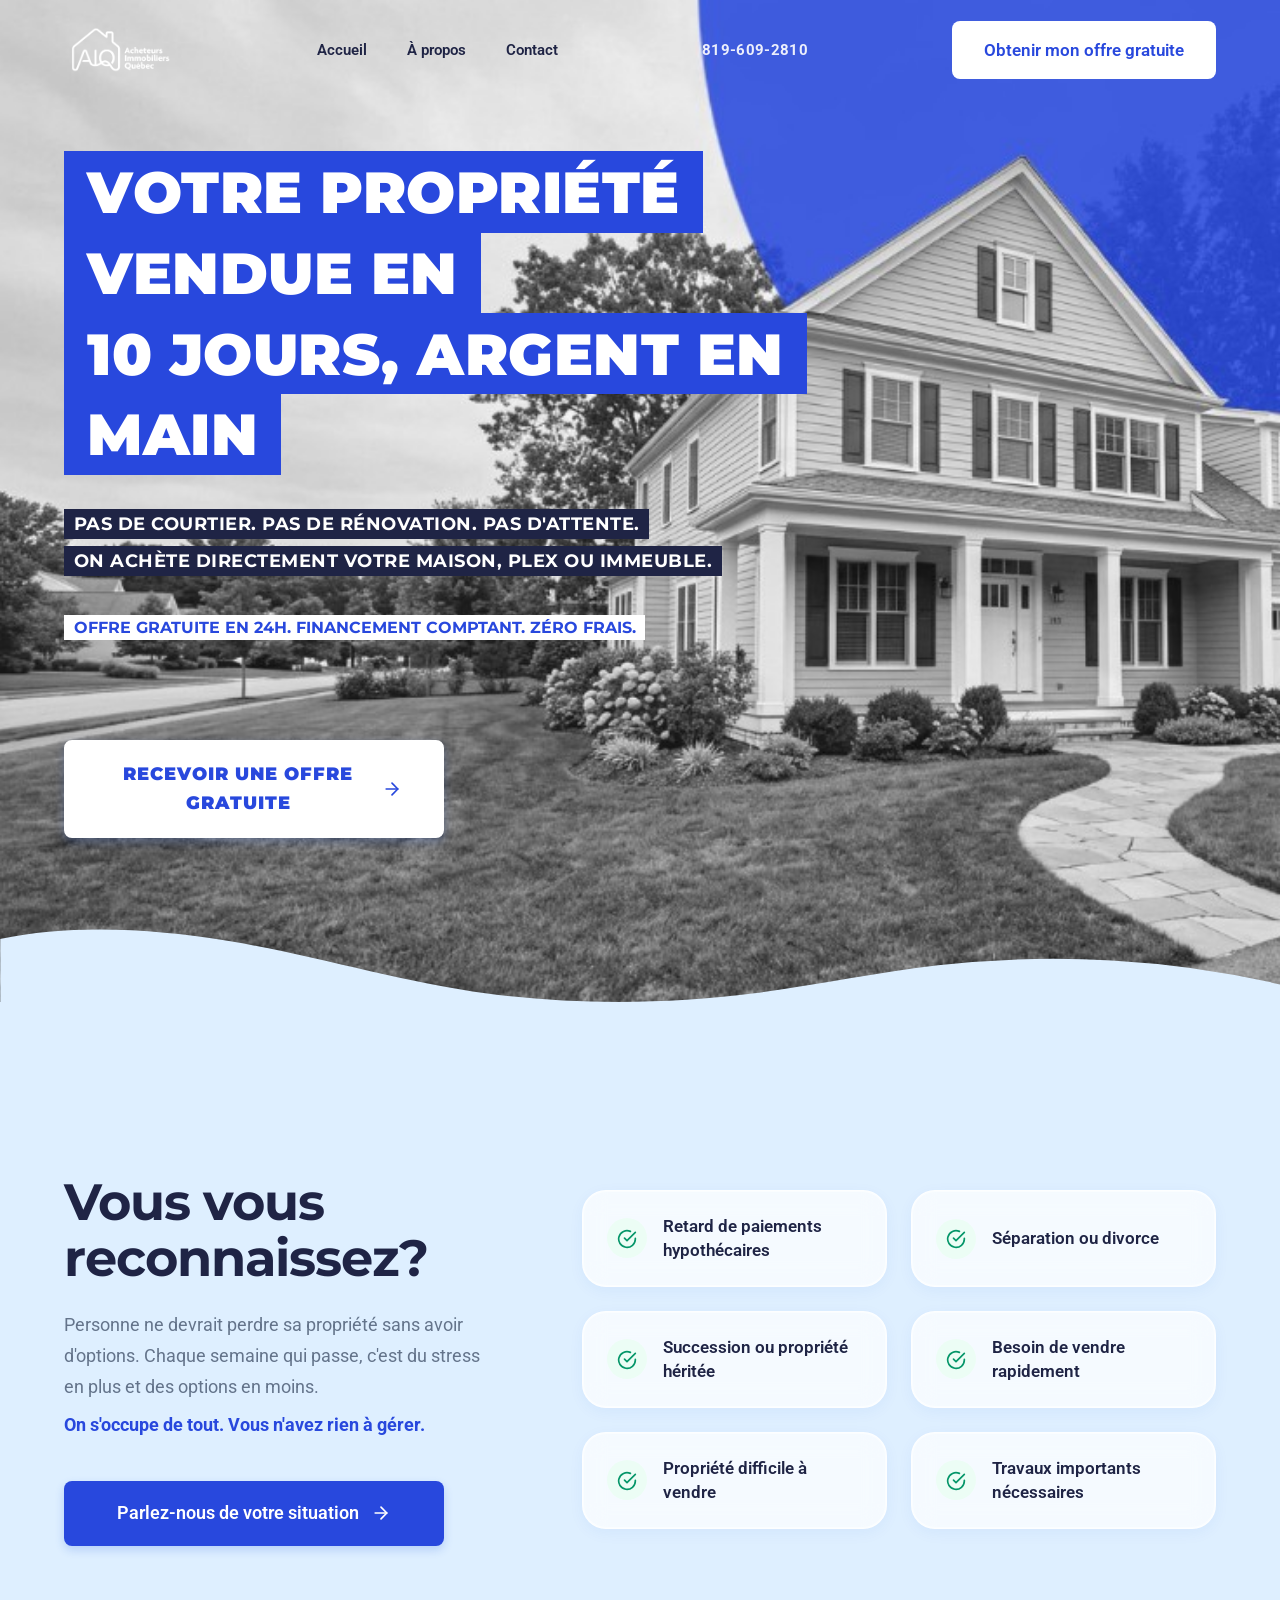
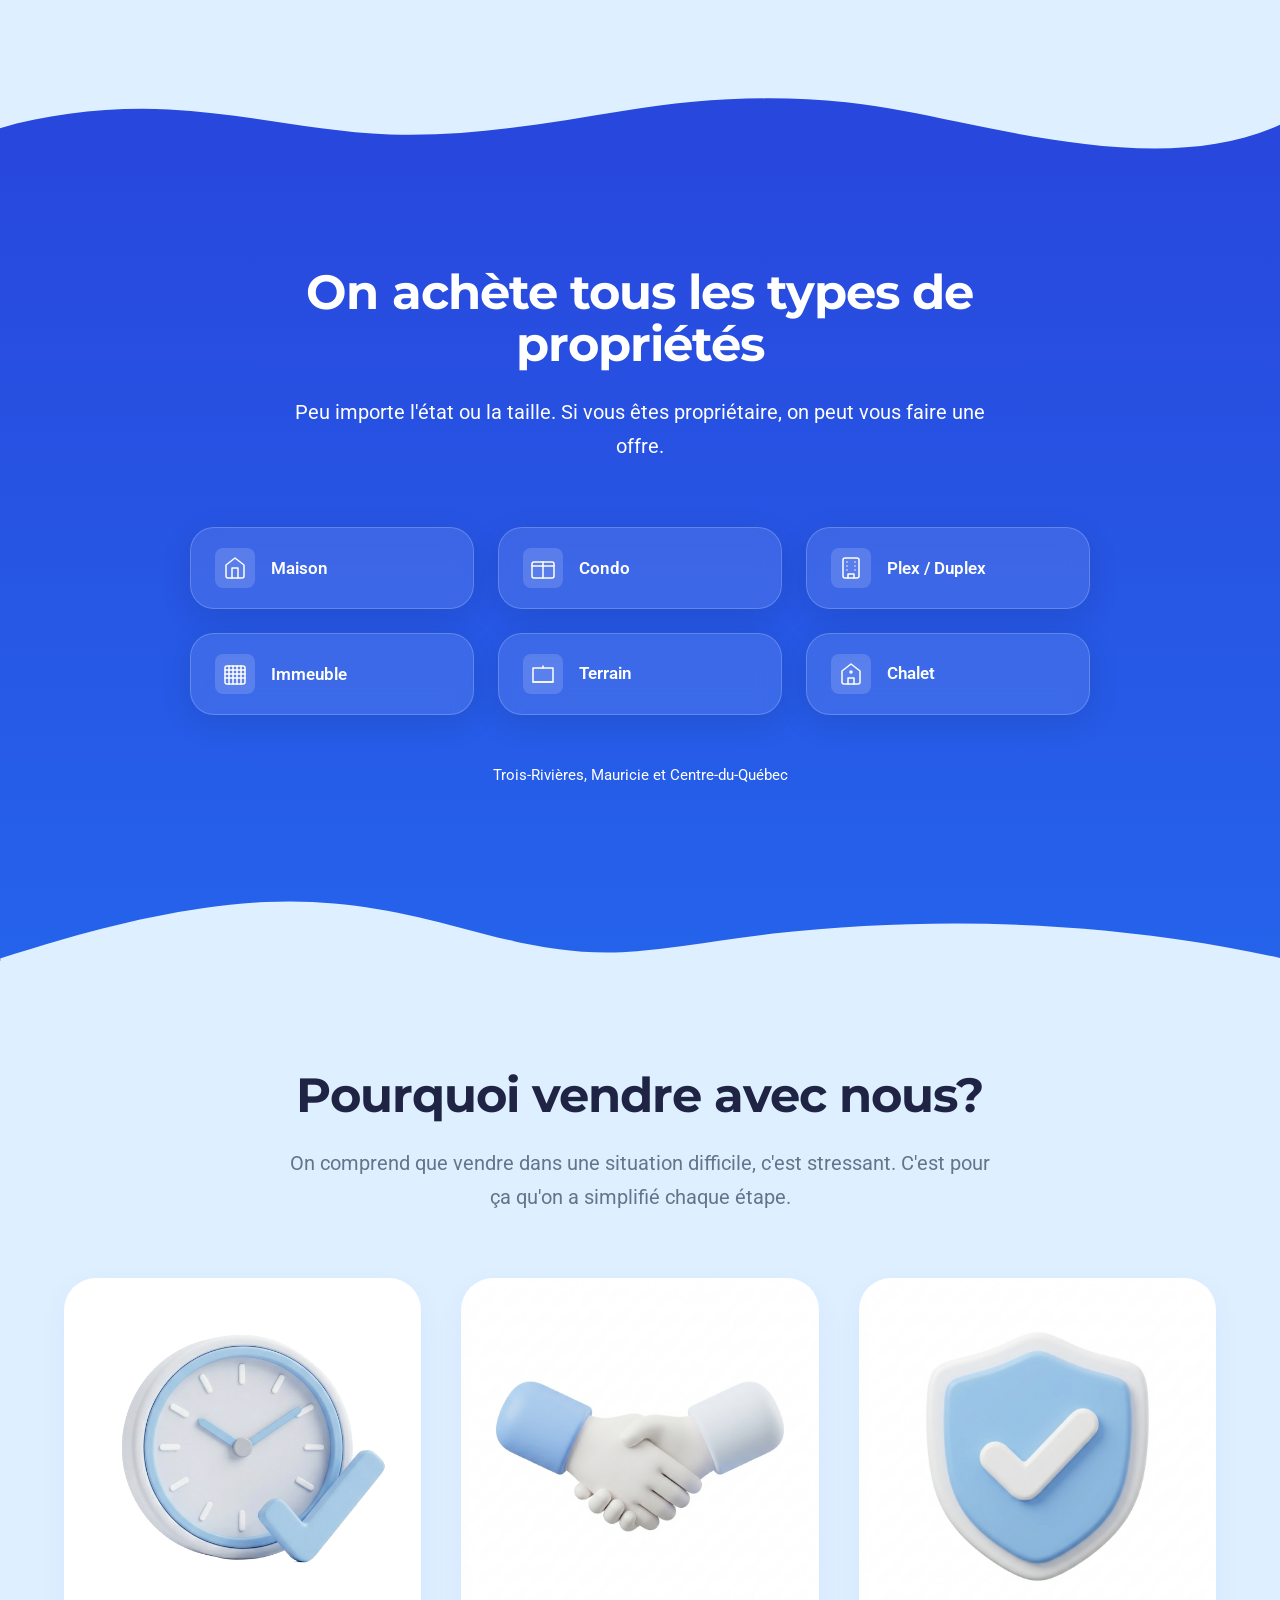
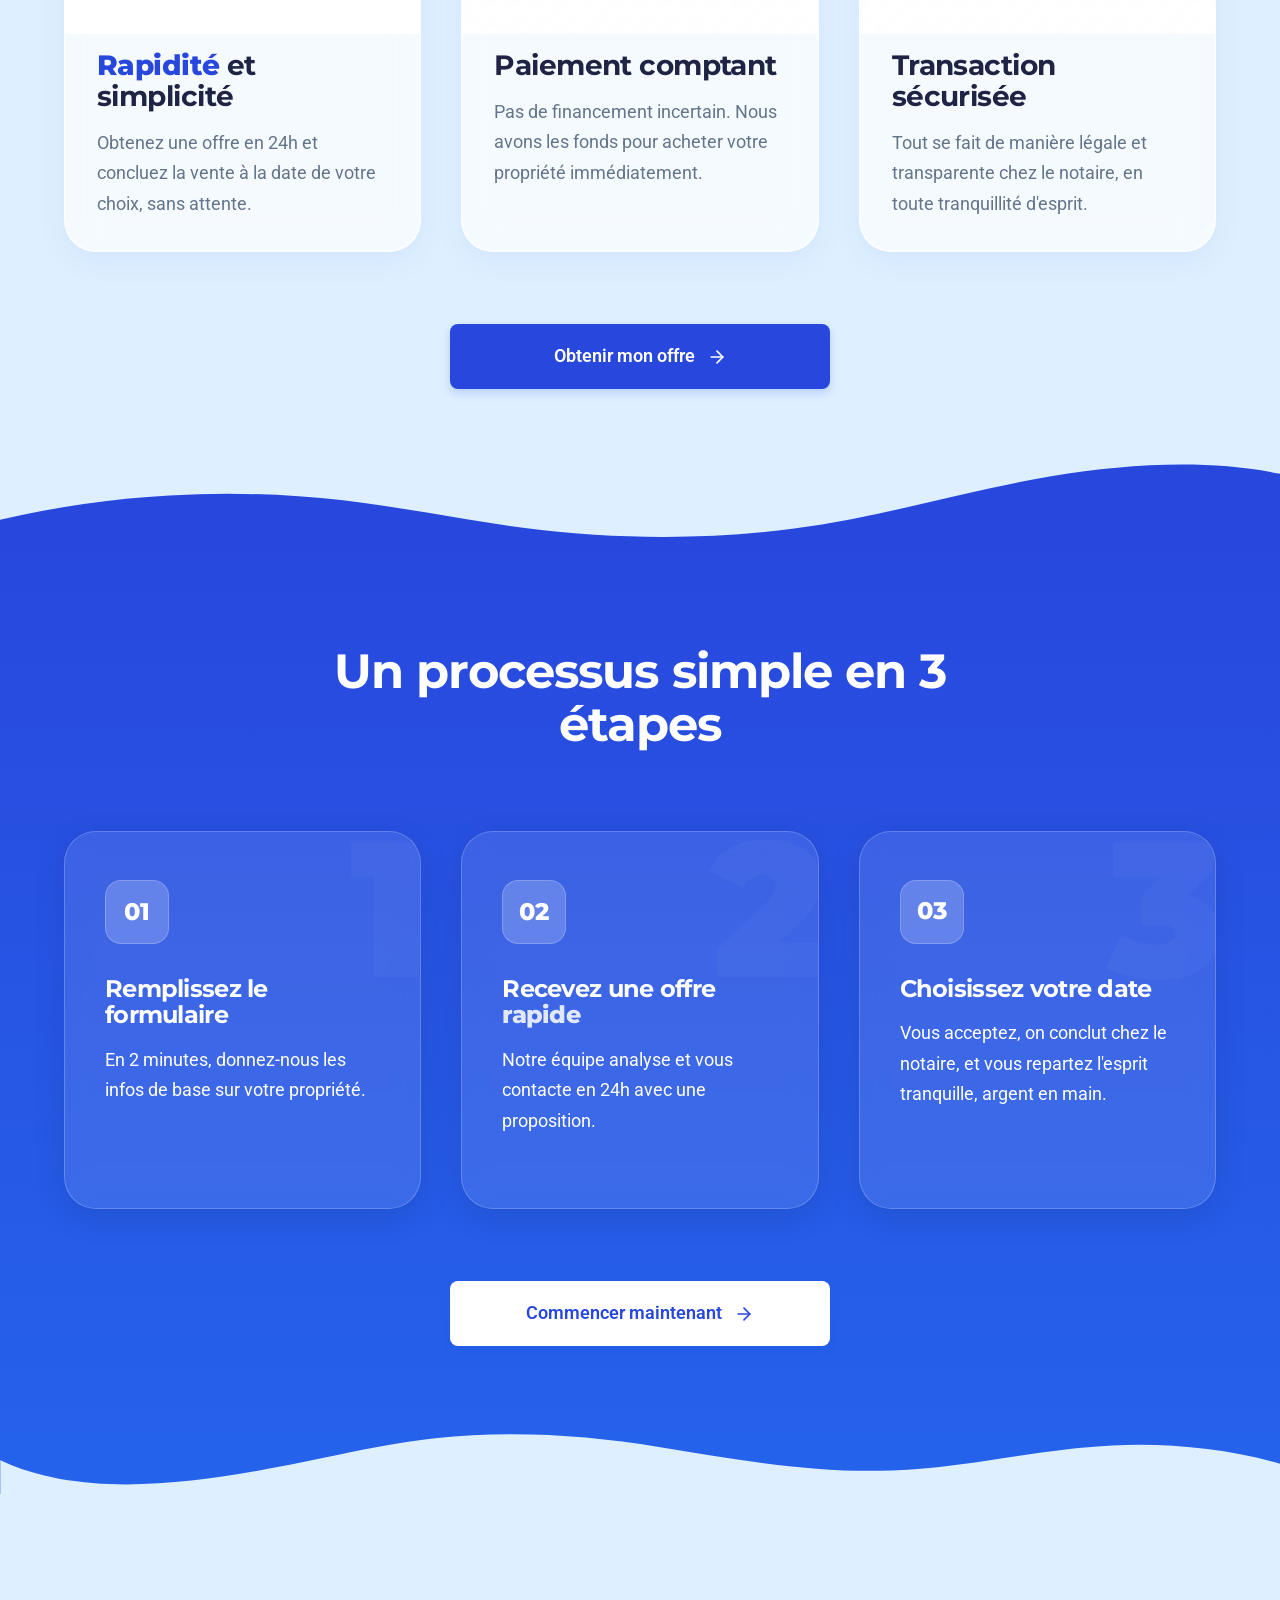
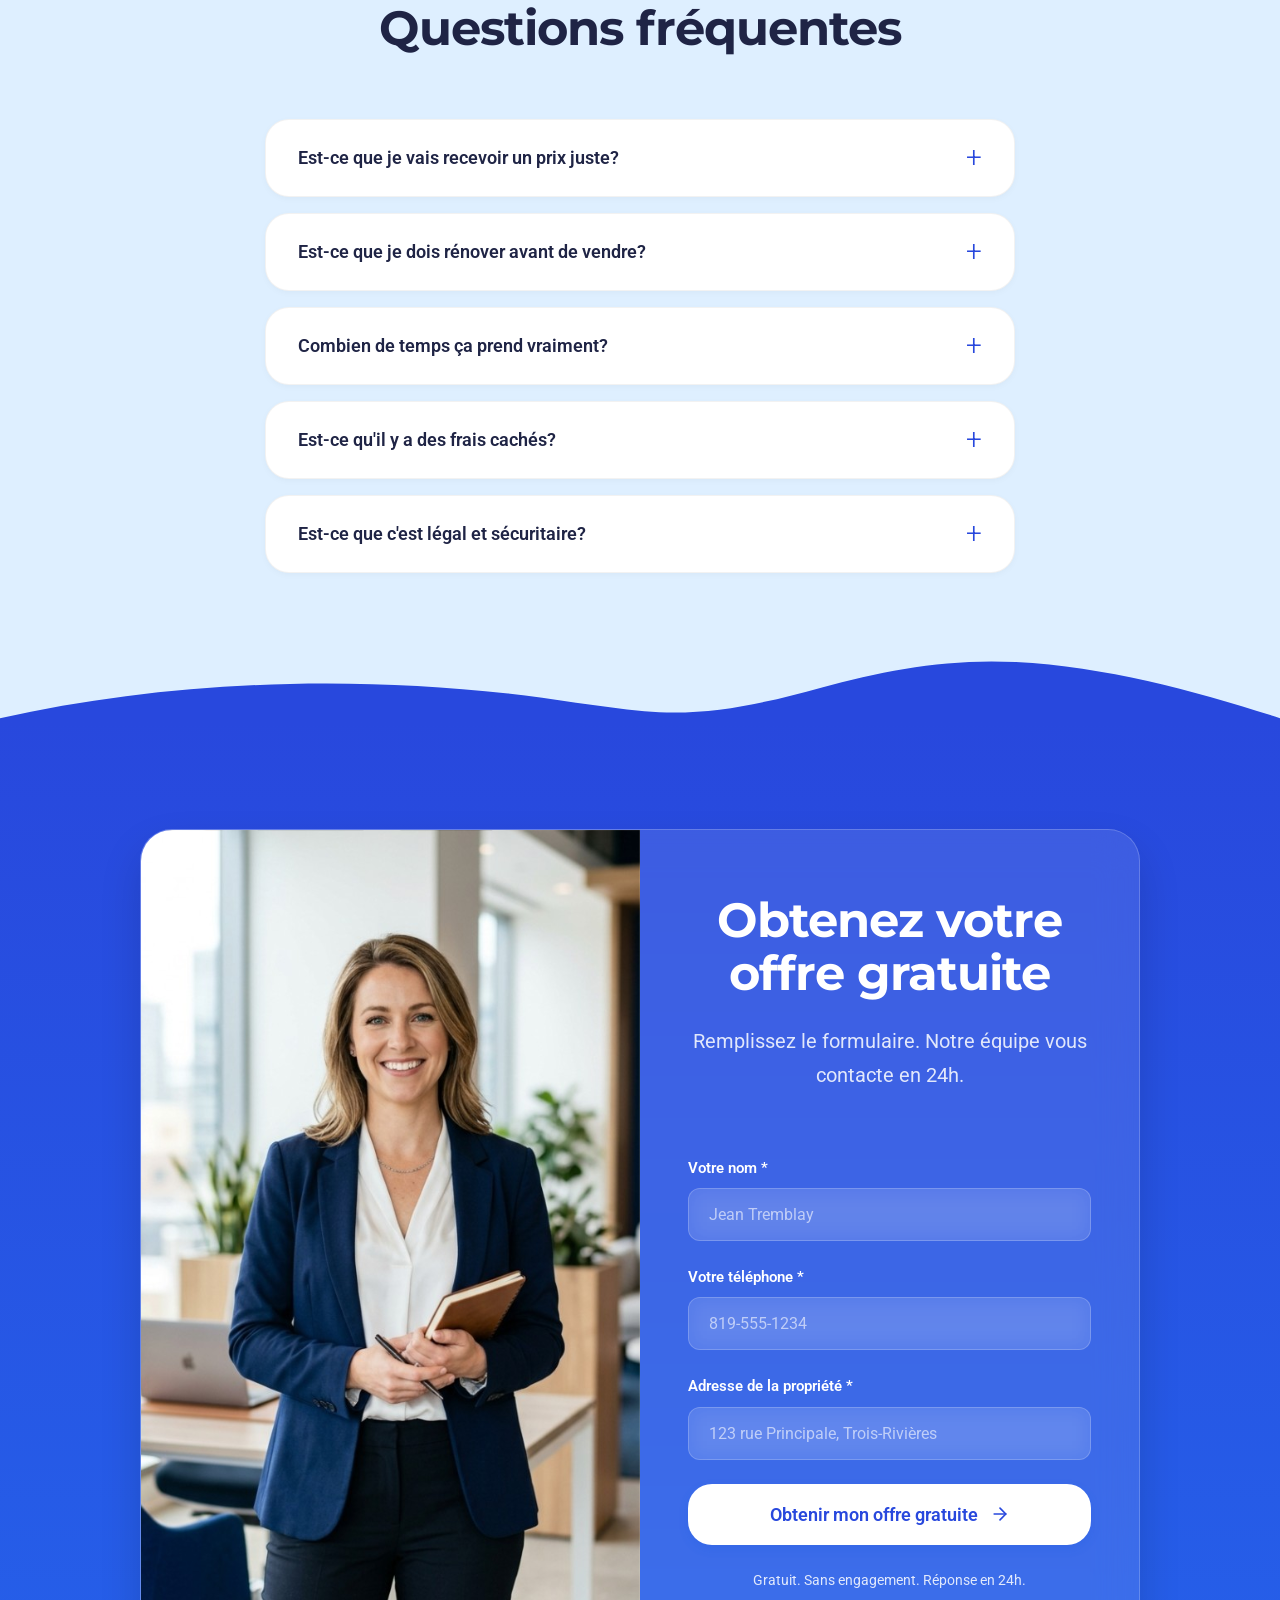
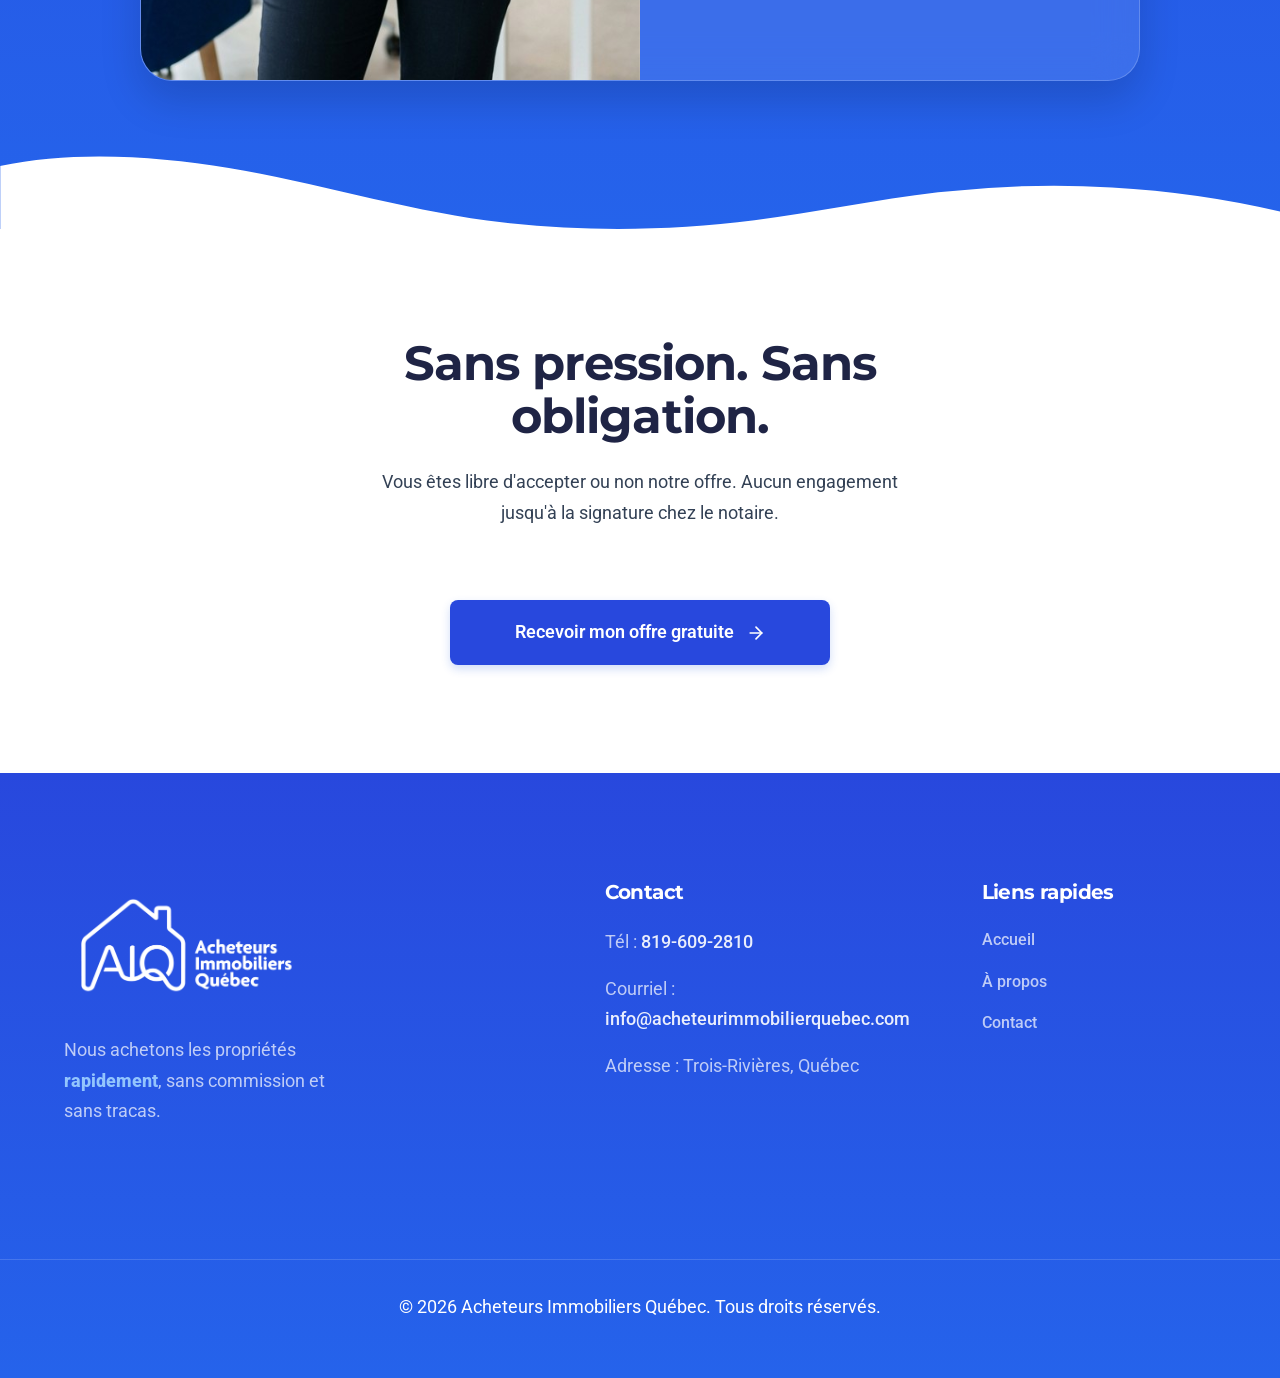
==== index.html @ 0df5791f "feat: add portrait image to form section Made-with: Cursor" ====
<!DOCTYPE html>
<html lang="fr">
<head>
    <meta charset="UTF-8">
    <meta name="viewport" content="width=device-width, initial-scale=1.0">
    <title>Acheteurs Immobiliers Québec | Propriété vendue en 10 jours, argent en main</title>
    <meta name="description" content="On achète votre maison, plex ou immeuble directement. Offre gratuite en 24h. Financement comptant. Zéro frais de courtier.">

    <!-- Open Graph -->
    <meta property="og:title" content="Acheteurs Immobiliers Québec | Propriété vendue en 10 jours">
    <meta property="og:description" content="On achète votre maison, plex ou immeuble directement. Offre gratuite en 24h. Financement comptant. Zéro frais de courtier.">
    <meta property="og:type" content="website">
    
    <!-- Fonts from Brand Guidelines -->
    <link rel="preconnect" href="https://fonts.googleapis.com" />
    <link rel="preconnect" href="https://fonts.gstatic.com" crossorigin />
    <link href="https://fonts.googleapis.com/css2?family=Montserrat:wght@700;800;900&family=Roboto:wght@300;400;500;700&display=swap" rel="stylesheet" />
    
    <!-- CSS -->
    <link rel="stylesheet" href="assets/css/style.css">
</head>
<body>

    <!-- 1. Header fixe -->
    <header class="site-header">
        <div class="container header-container">
            <a href="#" class="logo">
                <img src="assets/images/AIQ-TEXTE-BLANC_f4b2300d.png" alt="Acheteurs Immobiliers Québec" height="60">
            </a>
            
            <button class="mobile-menu-toggle" aria-label="Ouvrir le menu">
                <span></span>
                <span></span>
                <span></span>
            </button>

            <nav class="main-nav">
                <ul>
                    <li><a href="#">Accueil</a></li>
                    <li><a href="#pourquoi-nous">À propos</a></li>
                    <li><a href="#footer">Contact</a></li>
                </ul>
                <a href="#formulaire" class="mobile-cta">Obtenir mon offre gratuite</a>
            </nav>
            
            <a href="tel:8196092810" class="header-phone desktop-only">819-609-2810</a>
            <a href="#formulaire" class="btn header-cta desktop-only">Obtenir mon offre gratuite</a>
        </div>
    </header>

    <main>
        <!-- SB7 #1: Brand Hero (Concept Charte) -->
        <section class="hero brand-hero">
            <!-- Image composée (Maison + Bulle bleue) -->
            <div class="hero-bg-bw" style="background-image: url('assets/images/hero-composed.png');"></div>
            
            <div class="container hero-container relative z-30">
                <div class="hero-content">
                    <h1 class="brand-title">
                        <span class="brand-box-primary">VOTRE PROPRIÉTÉ VENDUE EN</span><br>
                        <span class="brand-box-primary">10&nbsp;JOURS, ARGENT EN MAIN</span>
                    </h1>
                    <p class="subtitle brand-subtitle">
                        <span class="brand-box-dark">PAS DE COURTIER. PAS DE RÉNOVATION. PAS D'ATTENTE.</span><br>
                        <span class="brand-box-dark">ON ACHÈTE DIRECTEMENT VOTRE MAISON, PLEX OU IMMEUBLE.</span>
                    </p>
                    <p class="hook-line brand-hook">
                        <span class="brand-box-white">OFFRE GRATUITE EN 24H. FINANCEMENT COMPTANT. ZÉRO FRAIS.</span>
                    </p>
                    <a href="#formulaire" class="btn btn-primary btn-large group uppercase mt-medium">
                        <span class="btn-text">Recevoir une offre gratuite</span>
                        <span class="btn-icon-wrapper">
                            <svg xmlns="http://www.w3.org/2000/svg" viewBox="0 0 24 24" fill="none" stroke="currentColor" stroke-width="2" stroke-linecap="round" stroke-linejoin="round"><line x1="5" y1="12" x2="19" y2="12"></line><polyline points="12 5 19 12 12 19"></polyline></svg>
                        </span>
                    </a>
                </div>
            </div>
            
            <div class="custom-shape-divider-bottom">
                <svg data-name="Layer 1" xmlns="http://www.w3.org/2000/svg" viewBox="0 0 1200 120" preserveAspectRatio="none">
                    <path d="M321.39,56.44c58-10.79,114.16-30.13,172-41.86,82.39-16.72,168.19-17.73,250.45-.39C823.78,31,906.67,72,985.66,92.83c70.05,18.48,146.53,26.09,214.34,3V0H0V27.35A600.21,600.21,0,0,0,321.39,56.44Z" class="shape-fill"></path>
                </svg>
            </div>
        </section>

        <!-- SB7 #2: Problem — Nommer le probleme externe + interne + echec -->
        <section id="situations" class="section-padding bg-light section-with-wave wave-flip">
            <div class="container">
                <div class="situations-editorial">
                    <div class="situations-intro">
                        <h2 class="section-title">Vous vous reconnaissez?</h2>
                        <p class="situations-desc">Personne ne devrait perdre sa propriété sans avoir d'options. Chaque semaine qui passe, c'est du stress en plus et des options en moins. <strong>On s'occupe de tout. Vous n'avez rien à gérer.</strong></p>
                        <a href="#formulaire" class="btn btn-primary btn-large group">
                            <span class="btn-text">Parlez-nous de votre situation</span>
                            <span class="btn-icon-wrapper">
                                <svg xmlns="http://www.w3.org/2000/svg" viewBox="0 0 24 24" fill="none" stroke="currentColor" stroke-width="2" stroke-linecap="round" stroke-linejoin="round"><line x1="5" y1="12" x2="19" y2="12"></line><polyline points="12 5 19 12 12 19"></polyline></svg>
                            </span>
                        </a>
                    </div>
                    <div class="situations-grid">
                        <div class="situation-item">
                            <div class="situation-icon"><svg xmlns="http://www.w3.org/2000/svg" viewBox="0 0 24 24" fill="none" stroke="currentColor" stroke-width="2" stroke-linecap="round" stroke-linejoin="round"><path d="M22 11.08V12a10 10 0 1 1-5.93-9.14"></path><polyline points="22 4 12 14.01 9 11.01"></polyline></svg></div>
                            <span>Retard de paiements hypothécaires</span>
                        </div>
                        <div class="situation-item">
                            <div class="situation-icon"><svg xmlns="http://www.w3.org/2000/svg" viewBox="0 0 24 24" fill="none" stroke="currentColor" stroke-width="2" stroke-linecap="round" stroke-linejoin="round"><path d="M22 11.08V12a10 10 0 1 1-5.93-9.14"></path><polyline points="22 4 12 14.01 9 11.01"></polyline></svg></div>
                            <span>Séparation ou divorce</span>
                        </div>
                        <div class="situation-item">
                            <div class="situation-icon"><svg xmlns="http://www.w3.org/2000/svg" viewBox="0 0 24 24" fill="none" stroke="currentColor" stroke-width="2" stroke-linecap="round" stroke-linejoin="round"><path d="M22 11.08V12a10 10 0 1 1-5.93-9.14"></path><polyline points="22 4 12 14.01 9 11.01"></polyline></svg></div>
                            <span>Succession ou propriété héritée</span>
                        </div>
                        <div class="situation-item">
                            <div class="situation-icon"><svg xmlns="http://www.w3.org/2000/svg" viewBox="0 0 24 24" fill="none" stroke="currentColor" stroke-width="2" stroke-linecap="round" stroke-linejoin="round"><path d="M22 11.08V12a10 10 0 1 1-5.93-9.14"></path><polyline points="22 4 12 14.01 9 11.01"></polyline></svg></div>
                            <span>Besoin de vendre <span class="highlight">rapidement</span></span>
                        </div>
                        <div class="situation-item">
                            <div class="situation-icon"><svg xmlns="http://www.w3.org/2000/svg" viewBox="0 0 24 24" fill="none" stroke="currentColor" stroke-width="2" stroke-linecap="round" stroke-linejoin="round"><path d="M22 11.08V12a10 10 0 1 1-5.93-9.14"></path><polyline points="22 4 12 14.01 9 11.01"></polyline></svg></div>
                            <span>Propriété difficile à vendre</span>
                        </div>
                        <div class="situation-item">
                            <div class="situation-icon"><svg xmlns="http://www.w3.org/2000/svg" viewBox="0 0 24 24" fill="none" stroke="currentColor" stroke-width="2" stroke-linecap="round" stroke-linejoin="round"><path d="M22 11.08V12a10 10 0 1 1-5.93-9.14"></path><polyline points="22 4 12 14.01 9 11.01"></polyline></svg></div>
                            <span>Travaux importants nécessaires</span>
                        </div>
                    </div>
                </div>
            </div>
            <div class="shape-divider-bottom">
                <svg data-name="Layer 1" xmlns="http://www.w3.org/2000/svg" viewBox="0 0 1200 120" preserveAspectRatio="none">
                    <path d="M0,0V46.29c47.79,22.2,103.59,32.17,158,28,70.36-5.37,136.33-33.31,206.8-37.5C438.64,32.43,512.34,53.67,583,72.05c69.27,18,138.3,24.88,209.4,13.08,36.15-6,69.85-17.84,104.45-29.34C989.49,25,1113-14.29,1200,52.47V0Z" class="shape-fill-primary"></path>
                </svg>
            </div>
        </section>

        <!-- Types de proprietes — Objection "Fit" -->
        <section id="proprietes" class="section-padding bg-primary section-with-wave">
            <div class="container">
                <div class="section-header text-center">
                    <h2 class="section-title">On achète tous les types de propriétés</h2>
                    <p class="subtitle">Peu importe l'état ou la taille. Si vous êtes propriétaire, on peut vous faire une offre.</p>
                </div>

                <div class="property-grid">
                    <div class="property-item">
                        <div class="property-icon">
                            <svg xmlns="http://www.w3.org/2000/svg" viewBox="0 0 24 24" fill="none" stroke="currentColor" stroke-width="1.5" stroke-linecap="round" stroke-linejoin="round"><path d="M3 9l9-7 9 7v11a2 2 0 0 1-2 2H5a2 2 0 0 1-2-2z"></path><polyline points="9 22 9 12 15 12 15 22"></polyline></svg>
                        </div>
                        <span>Maison</span>
                    </div>
                    <div class="property-item">
                        <div class="property-icon">
                            <svg xmlns="http://www.w3.org/2000/svg" viewBox="0 0 24 24" fill="none" stroke="currentColor" stroke-width="1.5" stroke-linecap="round" stroke-linejoin="round"><rect x="1" y="6" width="22" height="16" rx="2"></rect><path d="M1 10h22"></path><path d="M12 6v16"></path></svg>
                        </div>
                        <span>Condo</span>
                    </div>
                    <div class="property-item">
                        <div class="property-icon">
                            <svg xmlns="http://www.w3.org/2000/svg" viewBox="0 0 24 24" fill="none" stroke="currentColor" stroke-width="1.5" stroke-linecap="round" stroke-linejoin="round"><rect x="4" y="2" width="16" height="20" rx="2"></rect><path d="M9 22v-4h6v4"></path><path d="M8 6h.01"></path><path d="M16 6h.01"></path><path d="M8 10h.01"></path><path d="M16 10h.01"></path><path d="M8 14h.01"></path><path d="M16 14h.01"></path></svg>
                        </div>
                        <span>Plex / Duplex</span>
                    </div>
                    <div class="property-item">
                        <div class="property-icon">
                            <svg xmlns="http://www.w3.org/2000/svg" viewBox="0 0 24 24" fill="none" stroke="currentColor" stroke-width="1.5" stroke-linecap="round" stroke-linejoin="round"><rect x="2" y="4" width="20" height="18" rx="2"></rect><path d="M2 8h20"></path><path d="M2 12h20"></path><path d="M2 16h20"></path><path d="M6 4v18"></path><path d="M10 4v18"></path><path d="M14 4v18"></path><path d="M18 4v18"></path></svg>
                        </div>
                        <span>Immeuble</span>
                    </div>
                    <div class="property-item">
                        <div class="property-icon">
                            <svg xmlns="http://www.w3.org/2000/svg" viewBox="0 0 24 24" fill="none" stroke="currentColor" stroke-width="1.5" stroke-linecap="round" stroke-linejoin="round"><rect x="2" y="6" width="20" height="14" rx="0"></rect><path d="M2 20h20"></path><path d="M12 6v-2"></path></svg>
                        </div>
                        <span>Terrain</span>
                    </div>
                    <div class="property-item">
                        <div class="property-icon">
                            <svg xmlns="http://www.w3.org/2000/svg" viewBox="0 0 24 24" fill="none" stroke="currentColor" stroke-width="1.5" stroke-linecap="round" stroke-linejoin="round"><path d="M3 9l9-7 9 7v11a2 2 0 0 1-2 2H5a2 2 0 0 1-2-2z"></path><path d="M9 22v-6h6v6"></path><circle cx="12" cy="10" r="1"></circle></svg>
                        </div>
                        <span>Chalet</span>
                    </div>
                </div>

                <p class="text-center mt-medium" style="color: rgba(255, 255, 255, 0.8); font-size: 0.95rem;">Trois-Rivières, Mauricie et Centre-du-Québec</p>
            </div>
            <div class="shape-divider-bottom">
                <svg data-name="Layer 1" xmlns="http://www.w3.org/2000/svg" viewBox="0 0 1200 120" preserveAspectRatio="none">
                    <path d="M0,0V5.63C149.93,59,314.09,71.32,475.83,42.57c43-7.64,84.23-20.12,127.61-26.46,59-8.63,112.48,12.24,165.56,35.4C827.93,77.22,886,95.24,951.2,90c86.53-7,172.46-45.71,248.8-84.81V0Z" class="shape-fill-light"></path>
                </svg>
            </div>
        </section>

        <!-- SB7 #3: Guide — Empathie + autorite -->
        <section id="pourquoi-nous" class="section-padding bg-light section-with-wave wave-flip">
            <div class="container">
                <div class="section-header text-center">
                    <h2 class="section-title">Pourquoi vendre avec nous?</h2>
                    <p class="subtitle">On comprend que vendre dans une situation difficile, c'est stressant. C'est pour ça qu'on a simplifié chaque étape.</p>
                </div>

                <div class="cards-grid">
                    <div class="card">
                        <div class="card-img-top">
                            <img src="assets/images/95784516 copie.png" alt="Rapidité et simplicité">
                        </div>
                        <div class="card-body">
                            <h3><span class="highlight">Rapidité</span> et simplicité</h3>
                            <p>Obtenez une offre en 24h et concluez la vente à la date de votre choix, sans attente.</p>
                        </div>
                    </div>
                    <div class="card">
                        <div class="card-img-top">
                            <img src="assets/images/Gemini_Generated_Image_smpiswsmpiswsmpi.png" alt="Paiement comptant">
                        </div>
                        <div class="card-body">
                            <h3>Paiement comptant</h3>
                            <p>Pas de financement incertain. Nous avons les fonds pour acheter votre propriété immédiatement.</p>
                        </div>
                    </div>
                    <div class="card">
                        <div class="card-img-top">
                            <img src="assets/images/Gemini_Generated_Image_mm7e46mm7e46mm7e.png" alt="Transaction sécurisée">
                        </div>
                        <div class="card-body">
                            <h3>Transaction sécurisée</h3>
                            <p>Tout se fait de manière légale et transparente chez le notaire, en toute tranquillité d'esprit.</p>
                        </div>
                    </div>
                </div>

                <div class="text-center mt-large">
                    <a href="#formulaire" class="btn btn-primary btn-large group">
                        <span class="btn-text">Obtenir mon offre</span>
                        <span class="btn-icon-wrapper">
                            <svg xmlns="http://www.w3.org/2000/svg" viewBox="0 0 24 24" fill="none" stroke="currentColor" stroke-width="2" stroke-linecap="round" stroke-linejoin="round"><line x1="5" y1="12" x2="19" y2="12"></line><polyline points="12 5 19 12 12 19"></polyline></svg>
                        </span>
                    </a>
                </div>
            </div>
            <div class="shape-divider-bottom">
                <svg data-name="Layer 1" xmlns="http://www.w3.org/2000/svg" viewBox="0 0 1200 120" preserveAspectRatio="none">
                    <path d="M321.39,56.44c58-10.79,114.16-30.13,172-41.86,82.39-16.72,168.19-17.73,250.45-.39C823.78,31,906.67,72,985.66,92.83c70.05,18.48,146.53,26.09,214.34,3V0H0V27.35A600.21,600.21,0,0,0,321.39,56.44Z" class="shape-fill-primary"></path>
                </svg>
            </div>
        </section>

        <!-- SB7 #4: Plan — 3 etapes claires + SB7 #7: Success a l'etape 3 -->
        <section id="processus" class="section-padding bg-primary section-with-wave">
            <div class="container">
                <div class="section-header text-center">
                    <h2 class="section-title">Un processus simple en 3 étapes</h2>
                </div>

                <div class="process-steps">
                    <div class="step shadow-lg">
                        <div class="step-number">01</div>
                        <h3>Remplissez le formulaire</h3>
                        <p>En 2 minutes, donnez-nous les infos de base sur votre propriété.</p>
                    </div>
                    <div class="step shadow-lg">
                        <div class="step-number">02</div>
                        <h3>Recevez une offre <span class="highlight">rapide</span></h3>
                        <p>Notre équipe analyse et vous contacte en 24h avec une proposition.</p>
                    </div>
                    <div class="step shadow-lg">
                        <div class="step-number">03</div>
                        <h3>Choisissez votre date</h3>
                        <p>Vous acceptez, on conclut chez le notaire, et vous repartez l'esprit tranquille, argent en main.</p>
                    </div>
                </div>

                <div class="text-center mt-large">
                    <a href="#formulaire" class="btn btn-primary btn-large group">
                        <span class="btn-text">Commencer maintenant</span>
                        <span class="btn-icon-wrapper">
                            <svg xmlns="http://www.w3.org/2000/svg" viewBox="0 0 24 24" fill="none" stroke="currentColor" stroke-width="2" stroke-linecap="round" stroke-linejoin="round"><line x1="5" y1="12" x2="19" y2="12"></line><polyline points="12 5 19 12 12 19"></polyline></svg>
                        </span>
                    </a>
                </div>
            </div>
            <div class="shape-divider-bottom">
                <svg data-name="Layer 1" xmlns="http://www.w3.org/2000/svg" viewBox="0 0 1200 120" preserveAspectRatio="none">
                    <path d="M0,0V46.29c47.79,22.2,103.59,32.17,158,28,70.36-5.37,136.33-33.31,206.8-37.5C438.64,32.43,512.34,53.67,583,72.05c69.27,18,138.3,24.88,209.4,13.08,36.15-6,69.85-17.84,104.45-29.34C989.49,25,1113-14.29,1200,52.47V0Z" class="shape-fill-light"></path>
                </svg>
            </div>
        </section>

        <!-- FAQ — O/CO Framework (objections/counter-objections) -->
        <section id="faq" class="section-padding bg-light section-with-wave wave-flip">
            <div class="container">
                <div class="section-header text-center">
                    <h2 class="section-title">Questions fréquentes</h2>
                </div>

                <div class="faq-list">
                    <div class="faq-item">
                        <button class="faq-question">Est-ce que je vais recevoir un prix juste?</button>
                        <div class="faq-answer-wrapper">
                            <div class="faq-answer">Oui. Notre offre est basée sur la valeur marchande de votre propriété, son état actuel et le marché local. Vous n'êtes jamais obligé d'accepter.</div>
                        </div>
                    </div>

                    <div class="faq-item">
                        <button class="faq-question">Est-ce que je dois rénover avant de vendre?</button>
                        <div class="faq-answer-wrapper">
                            <div class="faq-answer">Non. On achète votre propriété dans l'état où elle est. Pas besoin de repeindre, de réparer ou de nettoyer.</div>
                        </div>
                    </div>

                    <div class="faq-item">
                        <button class="faq-question">Combien de temps ça prend vraiment?</button>
                        <div class="faq-answer-wrapper">
                            <div class="faq-answer">Vous recevez une offre en 24h. Si vous acceptez, la transaction se conclut chez le notaire en aussi peu que 10 jours. Vous choisissez la date.</div>
                        </div>
                    </div>

                    <div class="faq-item">
                        <button class="faq-question">Est-ce qu'il y a des frais cachés?</button>
                        <div class="faq-answer-wrapper">
                            <div class="faq-answer">Aucun. Pas de commission de courtier, pas de frais d'évaluation, pas de frais de dossier. L'offre qu'on vous fait, c'est le montant que vous recevez.</div>
                        </div>
                    </div>

                    <div class="faq-item">
                        <button class="faq-question">Est-ce que c'est légal et sécuritaire?</button>
                        <div class="faq-answer-wrapper">
                            <div class="faq-answer">Absolument. Chaque transaction se fait chez un notaire, comme toute vente immobilière au Québec. Tout est légal, transparent et documenté.</div>
                        </div>
                    </div>
                </div>
            </div>
            <div class="shape-divider-bottom">
                <svg data-name="Layer 1" xmlns="http://www.w3.org/2000/svg" viewBox="0 0 1200 120" preserveAspectRatio="none">
                    <path d="M0,0V5.63C149.93,59,314.09,71.32,475.83,42.57c43-7.64,84.23-20.12,127.61-26.46,59-8.63,112.48,12.24,165.56,35.4C827.93,77.22,886,95.24,951.2,90c86.53-7,172.46-45.71,248.8-84.81V0Z" class="shape-fill-primary"></path>
                </svg>
            </div>
        </section>

        <!-- SB7 #5: Call to Action — Le formulaire -->
        <section id="formulaire" class="section-padding bg-primary section-with-wave">
            <div class="container form-container">
                <div class="form-wrapper shadow-xl">
                    <div class="form-image-side" style="background-image: url('assets/images/form-portrait.png');">
                    </div>
                    
                    <div class="form-content-side">
                        <div class="section-header text-center">
                            <h2 class="section-title">Obtenez votre offre gratuite</h2>
                            <p class="subtitle">Remplissez le formulaire. Notre équipe vous contacte en 24h.</p>
                        </div>

                        <form name="contact" method="POST" data-netlify="true" class="contact-form">
                            <div class="form-group">
                                <label for="nom">Votre nom *</label>
                                <input type="text" id="nom" name="nom" required placeholder="Jean Tremblay">
                            </div>

                            <div class="form-group">
                                <label for="telephone">Votre téléphone *</label>
                                <input type="tel" id="telephone" name="telephone" required placeholder="819-555-1234">
                            </div>

                            <div class="form-group">
                                <label for="adresse">Adresse de la propriété *</label>
                                <input type="text" id="adresse" name="adresse" required placeholder="123 rue Principale, Trois-Rivières">
                            </div>

                            <button type="submit" class="btn btn-primary btn-block btn-submit group">
                                <span class="btn-text">Obtenir mon offre gratuite</span>
                                <span class="btn-icon-wrapper">
                                    <svg xmlns="http://www.w3.org/2000/svg" viewBox="0 0 24 24" fill="none" stroke="currentColor" stroke-width="2" stroke-linecap="round" stroke-linejoin="round"><line x1="5" y1="12" x2="19" y2="12"></line><polyline points="12 5 19 12 12 19"></polyline></svg>
                                </span>
                            </button>
                            <p class="form-mentions text-center">Gratuit. Sans engagement. Réponse en 24h.</p>
                        </form>
                    </div>
                </div>
            </div>
            <div class="shape-divider-bottom">
                <svg data-name="Layer 1" xmlns="http://www.w3.org/2000/svg" viewBox="0 0 1200 120" preserveAspectRatio="none">
                    <path d="M321.39,56.44c58-10.79,114.16-30.13,172-41.86,82.39-16.72,168.19-17.73,250.45-.39C823.78,31,906.67,72,985.66,92.83c70.05,18.48,146.53,26.09,214.34,3V0H0V27.35A600.21,600.21,0,0,0,321.39,56.44Z" class="shape-fill-white"></path>
                </svg>
            </div>
        </section>

        <!-- SB7 #7: Success — Reassurance finale -->
        <section class="section-padding text-center">
            <div class="container" style="max-width: 700px;">
                <h2 class="section-title">Sans pression. Sans obligation.</h2>
                <p class="subtitle">Vous êtes libre d'accepter ou non notre offre. Aucun engagement jusqu'à la signature chez le notaire.</p>
                <a href="#formulaire" class="btn btn-primary btn-large mt-medium group">
                    <span class="btn-text">Recevoir mon offre gratuite</span>
                    <span class="btn-icon-wrapper">
                        <svg xmlns="http://www.w3.org/2000/svg" viewBox="0 0 24 24" fill="none" stroke="currentColor" stroke-width="2" stroke-linecap="round" stroke-linejoin="round"><line x1="5" y1="12" x2="19" y2="12"></line><polyline points="12 5 19 12 12 19"></polyline></svg>
                    </span>
                </a>
            </div>
        </section>

    </main>

    <!-- 9. Footer -->
    <footer id="footer" class="site-footer">
        <div class="container footer-container">
            <div class="footer-brand">
                <img src="assets/images/AIQ-TEXTE-BLANC_f4b2300d.png" alt="Acheteurs Immobiliers Québec" class="footer-logo-img">
                <p class="footer-tagline">Nous achetons les propriétés <span class="highlight">rapidement</span>, sans commission et sans tracas.</p>
            </div>
            
            <div class="footer-contact">
                <h3>Contact</h3>
                <p>Tél : <a href="tel:8196092810">819-609-2810</a></p>
                <p>Courriel : <a href="mailto:info@acheteurimmobilierquebec.com">info@acheteurimmobilierquebec.com</a></p>
                <p>Adresse : Trois-Rivières, Québec</p>
            </div>
            
            <div class="footer-links">
                <h3>Liens rapides</h3>
                <ul>
                    <li><a href="#">Accueil</a></li>
                    <li><a href="#pourquoi-nous">À propos</a></li>
                    <li><a href="#formulaire">Contact</a></li>
                </ul>
            </div>
        </div>
        
        <div class="footer-bottom">
            <div class="container">
                <p>&copy; <span id="current-year">2026</span> Acheteurs Immobiliers Québec. Tous droits réservés.</p>
            </div>
        </div>
    </footer>

    <!-- Scripts -->
    <script src="assets/js/main.js"></script>
</body>
</html>
---- assets/css/style.css ----
/* ==========================================================================
   Variables & Reset (High-End Agency Style)
   ========================================================================== */
:root {
    /* Charte Graphique AIQ */
    --color-primary: #2848dd; /* Bright Blue */
    --color-primary-hover: #1f2445; /* Dark Blue */
    --color-primary-light: #deefff; /* Light Ice Blue */
    --color-white: #ffffff;
    --color-light: #deefff; /* Light Ice Blue (for background waves) */
    --color-dark: #1f2445; /* Dark Blue from brand */
    --color-surface: #d7d8d8; /* Light Grey from brand */
    
    /* Couleurs de texte */
    --color-text-main: #334155; 
    --color-text-heading: #1f2445; /* Dark Blue */
    --color-text-muted: #64748B; 
    
    /* Typographie */
    --font-heading: 'Montserrat', system-ui, sans-serif;
    --font-body: 'Roboto', system-ui, sans-serif;
    
    /* Espacements (Massive Whitespace) */
    --spacing-sm: 1.5rem;
    --spacing-md: 3rem;
    --spacing-lg: clamp(4rem, 8vh, 6rem);
    --spacing-xl: clamp(6rem, 12vh, 10rem);
    
    /* Divers */
    --border-radius-sm: 0.75rem;
    --border-radius: 1.5rem; /* 24px - Double-Bezel inner */
    --border-radius-lg: 2rem; /* 32px - Double-Bezel outer */
    
    /* Ombres (Ultra-douces, diffuses, premium) */
    --shadow-sm: 0 2px 8px -2px rgba(2, 6, 23, 0.05);
    --shadow: 0 10px 30px -5px rgba(2, 6, 23, 0.05), 0 4px 10px -5px rgba(2, 6, 23, 0.02);
    --shadow-lg: 0 20px 40px -10px rgba(2, 6, 23, 0.08), 0 10px 20px -10px rgba(2, 6, 23, 0.04);
    --shadow-xl: 0 30px 60px -15px rgba(26, 86, 219, 0.15), 0 15px 30px -15px rgba(26, 86, 219, 0.1);
    
    /* Transitions (Physics-based) */
    --transition-fluid: all 0.7s cubic-bezier(0.32, 0.72, 0, 1);
    --transition-fast: all 0.3s cubic-bezier(0.32, 0.72, 0, 1);
}

* {
    margin: 0;
    padding: 0;
    box-sizing: border-box;
}

html {
    scroll-behavior: smooth;
}

body {
    font-family: var(--font-body);
    color: var(--color-text-main);
    background-color: var(--color-white);
    line-height: 1.6;
    font-size: 16px;
    overflow-x: hidden;
    -webkit-font-smoothing: antialiased;
}

/* ==========================================================================
   Typographie & Utilitaires
   ========================================================================== */
h1, h2, h3, h4, h5, h6 {
    font-family: var(--font-heading);
    color: var(--color-text-heading);
    line-height: 1.1;
    font-weight: 700;
    letter-spacing: -0.03em; /* Plus serré pour un look premium */
}

h1 { 
    font-size: clamp(2.5rem, 4vw, 3.5rem); /* Taille contrôlée pour tenir sur 2 lignes */
    margin-bottom: 1.5rem; 
    line-height: 1.1;
    letter-spacing: -0.03em;
}

h2 { 
    font-size: clamp(2rem, 4vw, 3rem); 
    margin-bottom: 1.5rem; 
    letter-spacing: -0.02em;
}

h3 { 
    font-size: 1.5rem; 
    margin-bottom: 1rem; 
}

p {
    margin-bottom: 1.5rem;
    font-size: 1.125rem; /* Texte de base plus grand et lisible */
    color: var(--color-text-main);
    line-height: 1.7;
}

a {
    color: var(--color-primary);
    text-decoration: none;
    transition: color 0.2s ease;
}

a:hover {
    color: var(--color-primary-hover);
}

img {
    max-width: 100%;
    height: auto;
    display: block;
}

.container {
    width: 100%;
    max-width: 1600px; /* Élargi pour les grands écrans (32 pouces) */
    margin: 0 auto;
    padding: 0 clamp(1.5rem, 5vw, 6rem); /* Padding dynamique : moins sur grand écran, plus sur petit */
}

.section-padding {
    padding: var(--spacing-xl) 0;
}

.bg-light {
    background-color: var(--color-light);
}

.bg-primary {
    background: linear-gradient(to bottom, var(--color-primary) 0%, #2563EB 100%);
    color: rgba(255, 255, 255, 0.85);
}

.bg-primary h1, .bg-primary h2, .bg-primary h3, .bg-primary .section-title {
    color: var(--color-white);
}

.bg-primary p, .bg-primary span, .bg-primary .subtitle {
    color: rgba(255, 255, 255, 0.85);
}

/* Glassmorphism pour les éléments dans les sections bleues */
.bg-primary .step,
.bg-primary .property-item {
    background: rgba(255, 255, 255, 0.08);
    backdrop-filter: blur(20px);
    -webkit-backdrop-filter: blur(20px);
    border: 1px solid rgba(255, 255, 255, 0.15);
    box-shadow: 0 10px 30px rgba(0, 0, 0, 0.05);
}

.bg-primary .step:hover,
.bg-primary .property-item:hover {
    background: rgba(255, 255, 255, 0.12);
    border-color: rgba(255, 255, 255, 0.3);
    transform: translateY(-5px);
    box-shadow: 0 20px 40px rgba(0, 0, 0, 0.1);
}

.bg-primary .step-number {
    background: rgba(255, 255, 255, 0.15);
    color: var(--color-white);
    box-shadow: none;
    border: 1px solid rgba(255, 255, 255, 0.2);
}

.bg-primary .step::before {
    color: rgba(255, 255, 255, 0.03);
}

.bg-primary .property-icon {
    background: rgba(255, 255, 255, 0.15);
}

.bg-primary .property-icon svg {
    color: var(--color-white);
}

/* Garder le formulaire lisible */
.bg-primary .form-wrapper h2,
.bg-primary .form-wrapper label {
    color: var(--color-text-heading);
}
.bg-primary .form-wrapper p {
    color: var(--color-text-muted);
}

.text-center { text-align: center; }
.text-left { text-align: left; }
.mt-medium { margin-top: var(--spacing-md); }
.mt-large { margin-top: var(--spacing-lg); }
.mb-medium { margin-bottom: var(--spacing-md); }
.mb-large { margin-bottom: var(--spacing-lg); }

.shadow-lg { box-shadow: var(--shadow-lg); }
.shadow-xl { box-shadow: var(--shadow-xl); }

/* Le mot "rapide" mis en évidence */
.highlight {
    color: var(--color-primary);
    font-weight: 800;
}

/* CTA mobile cache sur desktop */
.mobile-cta {
    display: none;
}

/* ==========================================================================
   Boutons (CTA) - Style Éditorial Haut de Gamme
   ========================================================================== */
.btn {
    display: inline-flex;
    align-items: center;
    justify-content: center;
    padding: 1rem 2rem;
    border-radius: 0.5rem; /* Coins légèrement arrondis, plus sérieux */
    font-weight: 600;
    text-align: center;
    cursor: pointer;
    transition: all 0.3s cubic-bezier(0.25, 1, 0.5, 1);
    border: none;
    font-size: 1.05rem;
    font-family: var(--font-body);
    width: 100%;
    gap: 0.75rem;
    position: relative;
    overflow: hidden;
}

@media (min-width: 768px) {
    .btn {
        width: auto;
    }
}

.btn-primary {
    background-color: var(--color-primary); /* Couleur unie, pas de dégradé */
    color: var(--color-white);
    box-shadow: 0 4px 10px rgba(26, 86, 219, 0.2);
}

.btn-primary:hover {
    background-color: var(--color-primary-hover);
    color: var(--color-white); /* Force le texte en blanc pour éviter le conflit avec a:hover */
    transform: translateY(-2px);
    box-shadow: 0 8px 20px rgba(26, 86, 219, 0.3);
}

/* Icône simple et élégante */
.btn-icon-wrapper {
    display: flex;
    align-items: center;
    justify-content: center;
    transition: transform 0.3s ease;
}

.btn-icon-wrapper svg {
    width: 20px;
    height: 20px;
    transition: transform 0.3s ease;
}

.btn:hover .btn-icon-wrapper {
    transform: translateX(4px); /* L'icône glisse vers la droite au survol */
}

.btn-outline {
    background: transparent;
    color: var(--color-primary);
    border: 2px solid var(--color-primary);
}

.btn-outline:hover {
    background: var(--color-primary);
    color: var(--color-white);
}

.btn-large {
    padding: 1.125rem 2.5rem;
    font-size: 1.125rem;
    width: 100%;
    max-width: 380px;
}

.btn-block {
    display: flex;
    width: 100%;
    max-width: none;
}

/* ==========================================================================
   Header & Navigation
   ========================================================================== */
.site-header {
    position: fixed;
    top: 0;
    left: 0;
    width: 100%;
    background-color: transparent; /* Transparent au top */
    box-shadow: none;
    z-index: 1000;
    padding: 1.25rem 0;
    transition: all 0.3s ease;
}

.site-header.scrolled {
    background-color: var(--color-primary);
    box-shadow: var(--shadow-sm);
    padding: 0.75rem 0;
}

.header-container {
    display: flex;
    justify-content: space-between;
    align-items: center;
}

.logo img {
    height: 60px;
    width: auto;
    display: block;
}

.main-nav ul {
    display: flex;
    list-style: none;
    gap: 2.5rem;
}

.main-nav a {
    color: var(--color-text-heading); /* Liens en bleu foncé par défaut */
    font-weight: 600;
    font-size: 0.95rem;
}

.main-nav a:hover {
    color: var(--color-primary);
}

.header-phone {
    color: rgba(255, 255, 255, 0.9); /* En blanc car il est sur la bulle bleue */
    font-weight: 700;
    font-size: 0.95rem;
    letter-spacing: 0.02em;
}

.header-phone:hover {
    color: var(--color-white);
}

/* Couleurs en blanc quand le header est scrollé (fond bleu) */
.site-header.scrolled .main-nav a,
.site-header.scrolled .header-phone {
    color: rgba(255, 255, 255, 0.9);
}

.site-header.scrolled .main-nav a:hover,
.site-header.scrolled .header-phone:hover {
    color: var(--color-white);
}

.mobile-menu-toggle {
    display: none;
    background: none;
    border: none;
    cursor: pointer;
    padding: 0.5rem;
}

.mobile-menu-toggle span {
    display: block;
    width: 24px;
    height: 2px;
    background-color: var(--color-text-heading); /* Hamburger foncé par défaut */
    margin-bottom: 6px;
    border-radius: 2px;
    transition: 0.3s;
}

.site-header.scrolled .mobile-menu-toggle span {
    background-color: var(--color-white); /* Hamburger blanc au scroll */
}

/* Bouton CTA Header - Inversé pour le fond bleu */
.header-cta {
    background-color: var(--color-white);
    color: var(--color-primary);
}
.header-cta:hover {
    background-color: var(--color-light);
    color: var(--color-primary-hover);
}

/* ==========================================================================
   Hero Section (High-End Asymmetrical)
   ========================================================================== */
/* ==========================================================================
   Hero Section (Charte Graphique AIQ)
   ========================================================================== */
.brand-hero {
    padding-top: 120px; /* Espace pour le header fixe transparent */
    padding-bottom: 100px; /* Espace pour la vague en bas */
    min-height: 90vh;
    display: flex;
    align-items: center;
    background-color: var(--color-dark);
    position: relative;
    overflow: hidden;
}

.hero-bg-bw {
    position: absolute;
    inset: 0;
    width: 100%;
    height: 100%;
    z-index: 0;
    background-size: cover;
    background-position: center;
    background-repeat: no-repeat;
}

.brand-hero .hero-container {
    position: relative;
    z-index: 30;
}

.brand-hero .hero-content {
    max-width: 800px;
    padding: 2rem 0 4rem 0; /* Plus d'espace en bas pour éviter la vague */
}

.brand-title {
    font-size: clamp(2.5rem, 4.5vw, 4rem);
    font-family: var(--font-heading);
    font-weight: 900;
    letter-spacing: 0.5px;
    line-height: 1.4;
    margin-bottom: 2rem;
    text-transform: uppercase;
}

.brand-box-primary {
    background-color: var(--color-primary);
    color: var(--color-white);
    padding: 0.1em 0.4em;
    display: inline;
    box-decoration-break: clone;
    -webkit-box-decoration-break: clone;
}

.brand-subtitle {
    font-size: 1.15rem;
    font-family: var(--font-heading);
    font-weight: 700;
    margin-bottom: 2rem;
    line-height: 2;
    letter-spacing: 0.5px;
}

.brand-box-dark {
    background-color: var(--color-dark);
    color: var(--color-white);
    padding: 0.2rem 0.6rem;
    display: inline;
    box-decoration-break: clone;
    -webkit-box-decoration-break: clone;
}

.brand-hook {
    font-size: 1rem;
    font-weight: 700;
    margin-bottom: 3rem;
    font-family: var(--font-heading);
    line-height: 2;
}

.brand-box-white {
    background-color: var(--color-white);
    color: var(--color-primary);
    padding: 0.2rem 0.6rem;
    display: inline;
    box-decoration-break: clone;
    -webkit-box-decoration-break: clone;
}

/* Bouton Charte */
.brand-hero .btn-primary {
    background-color: var(--color-white);
    color: var(--color-primary);
    border: 2px solid var(--color-white);
    font-family: var(--font-heading);
    font-weight: 900;
    letter-spacing: 1px;
}

.brand-hero .btn-primary:hover {
    background-color: var(--color-dark);
    color: var(--color-white);
    border-color: var(--color-dark);
}

/* Utilities */
.relative { position: relative; }
.z-10 { z-index: 10; }
.z-30 { z-index: 30; }
.uppercase { text-transform: uppercase; }

/* Modifier the wave divider inside brand hero */
.brand-hero .custom-shape-divider-bottom {
    position: absolute;
    bottom: -1px;
    left: 0;
    width: 100%;
    overflow: hidden;
    line-height: 0;
    z-index: 20;
}

.brand-hero .custom-shape-divider-bottom svg {
    position: relative;
    display: block;
    width: calc(100% + 1.3px);
    height: 80px;
    transform: rotate(180deg);
}

.brand-hero .custom-shape-divider-bottom .shape-fill {
    fill: var(--color-light); /* Ice blue as per brand */
}

/* Animations Premium */
@keyframes float-house {
    0% { transform: translateY(0px); }
    50% { transform: translateY(-15px); }
    100% { transform: translateY(0px); }
}

/* Badges Flottants (Style Agence) */
.floating-badge {
    --badge-scale: 1;
    position: absolute;
    background: rgba(255, 255, 255, 0.85);
    backdrop-filter: blur(16px);
    -webkit-backdrop-filter: blur(16px);
    border: 1px solid rgba(255, 255, 255, 0.8);
    padding: 0.875rem 1.25rem;
    border-radius: 1.25rem;
    display: flex;
    align-items: center;
    gap: 0.875rem;
    box-shadow: 0 15px 35px rgba(2, 6, 23, 0.1);
    z-index: 2;
    animation: float-badge 6s ease-in-out infinite;
}

@media (min-width: 992px) {
    .floating-badge {
        --badge-scale: 0.9; 
    }
    .badge-top-left {
        top: 15%;
        left: 5%; 
    }
    .badge-bottom-right {
        bottom: 35%; /* Remonté pour ne pas toucher le sol */
        right: 0%; 
    }
}

.badge-top-left {
    top: 20%;
    left: 5%;
    animation-delay: 0s;
}

.badge-bottom-right {
    bottom: 30%;
    right: -5%;
    animation-delay: 1.5s; /* Décalage pour ne pas flotter en même temps */
}

.floating-badge .badge-icon {
    width: 36px;
    height: 36px;
    border-radius: 50%;
    display: flex;
    align-items: center;
    justify-content: center;
    flex-shrink: 0;
}

.floating-badge .badge-icon svg {
    width: 18px;
    height: 18px;
}

.bg-green-light { background-color: #ECFDF5; }
.text-green { color: #059669; }

.bg-blue-light { background-color: var(--color-primary-light); }
.text-blue { color: var(--color-primary); }

.badge-text {
    display: flex;
    flex-direction: column;
}

.badge-title {
    font-family: var(--font-heading);
    font-weight: 700;
    font-size: 0.95rem;
    color: var(--color-text-heading);
    line-height: 1.2;
}

.badge-desc {
    font-size: 0.8rem;
    color: var(--color-text-muted);
    font-weight: 500;
}

@keyframes float-badge {
    0% { transform: scale(var(--badge-scale)) translateY(0px) rotate(0deg); }
    50% { transform: scale(var(--badge-scale)) translateY(-10px) rotate(1deg); }
    100% { transform: scale(var(--badge-scale)) translateY(0px) rotate(0deg); }
}

@media (max-width: 768px) {
    .floating-badge {
        --badge-scale: 0.75; /* Plus petit sur mobile */
    }
    
    .badge-top-left {
        top: -5%;
        left: -5%;
    }
    
    .badge-bottom-right {
        bottom: 25%;
        right: -5%;
    }
}

.image-placeholder {
    width: 100%;
    aspect-ratio: 4/3;
    background: linear-gradient(135deg, #DBEAFE 0%, #BFDBFE 50%, #93C5FD 100%);
    border-radius: var(--border-radius); /* Rayon interne plus petit */
    display: flex;
    align-items: center;
    justify-content: center;
    color: var(--color-primary);
    box-shadow: inset 0 1px 1px rgba(255,255,255,0.5); /* Highlight interne */
    overflow: hidden;
}

.image-placeholder svg {
    width: 80px;
    height: 80px;
    opacity: 0.4;
}

/* ==========================================================================
   Wave Dividers (Alternating)
   ========================================================================== */
.section-with-wave {
    position: relative;
    padding-bottom: calc(var(--spacing-xl) + 40px);
}

.shape-divider-bottom {
    position: absolute;
    bottom: -1px;
    left: 0;
    width: 100%;
    overflow: hidden;
    line-height: 0;
    z-index: 2;
}

.shape-divider-bottom svg {
    position: relative;
    display: block;
    width: calc(100% + 1.3px);
    height: 80px;
    transform: rotate(180deg);
}

/* Alternance de la direction de la vague pour un effet naturel */
.bg-primary .shape-divider-bottom svg {
    transform: rotate(180deg);
}

.wave-flip .shape-divider-bottom svg {
    transform: rotate(180deg) scaleX(-1);
}

.shape-fill-white {
    fill: var(--color-white);
}

.shape-fill-light {
    fill: var(--color-light);
}

.shape-fill-primary {
    fill: var(--color-primary);
}

/* ==========================================================================
   Section Headers
   ========================================================================== */
.section-header {
    max-width: 700px;
    margin: 0 auto 4rem;
}

.section-header p.subtitle {
    font-size: 1.25rem;
    color: var(--color-text-muted);
}

/* ==========================================================================
   Cards (Pourquoi nous) - Style Manus avec Photos
   ========================================================================== */
.cards-grid {
    display: grid;
    grid-template-columns: repeat(auto-fit, minmax(300px, 1fr));
    gap: 2.5rem;
}

.card {
    background: rgba(255, 255, 255, 0.7);
    backdrop-filter: blur(16px);
    -webkit-backdrop-filter: blur(16px);
    border-radius: var(--border-radius-lg);
    box-shadow: 0 10px 30px rgba(26, 86, 219, 0.05), inset 0 0 0 1px rgba(255, 255, 255, 0.5);
    text-align: left;
    transition: var(--transition-fluid);
    border: 1px solid rgba(255, 255, 255, 0.8);
    overflow: hidden;
    display: flex;
    flex-direction: column;
}

.card:hover {
    transform: translateY(-8px);
    box-shadow: 0 20px 40px rgba(26, 86, 219, 0.1), inset 0 0 0 1px rgba(255, 255, 255, 0.8);
    border-color: #FFFFFF;
}

.card-img-top {
    width: 100%;
    aspect-ratio: 1 / 1;
    height: auto;
    background: var(--color-white);
    display: flex;
    align-items: center;
    justify-content: center;
    color: var(--color-primary);
    font-weight: 500;
    overflow: hidden;
}

/* Garder le degrade bleu seulement pour les cards sans image (SVG placeholder) */
.card-img-top:has(svg) {
    background: linear-gradient(135deg, #DBEAFE 0%, #BFDBFE 50%, #93C5FD 100%);
}

.card-img-top svg {
    width: 48px;
    height: 48px;
    opacity: 0.4;
}

.card-img-top img {
    width: 100%;
    height: 100%;
    object-fit: cover;
    object-position: center;
}

.card-body {
    padding: 1rem 2rem 2rem;
    flex-grow: 1;
}

.card h3 {
    margin-bottom: 1rem;
    font-size: 1.75rem;
    letter-spacing: -0.02em;
}

.card p {
    color: var(--color-text-muted);
    margin: 0;
    font-size: 1.125rem;
    line-height: 1.7;
}

/* ==========================================================================
   Situations
   ========================================================================== */
.situations-editorial {
    display: grid;
    grid-template-columns: 1fr;
    gap: 4rem;
    align-items: center;
    padding: clamp(3rem, 5vw, 5rem) 0; /* On garde juste un peu de padding vertical */
}

@media (min-width: 992px) {
    .situations-editorial {
        grid-template-columns: 4fr 6fr;
        gap: 6rem;
    }
}

.situations-intro .section-title {
    margin-bottom: 1.5rem;
    font-size: clamp(2.5rem, 4vw, 3.5rem);
    text-align: left;
}

.situations-desc {
    font-size: 1.125rem;
    color: var(--color-text-muted);
    margin-bottom: 2.5rem;
    line-height: 1.7;
}

.situations-desc strong {
    color: var(--color-primary);
    display: block;
    margin-top: 0.5rem;
}

.situations-grid {
    display: grid;
    grid-template-columns: repeat(auto-fit, minmax(240px, 1fr));
    gap: 1.5rem;
}

.situation-item {
    background: rgba(255, 255, 255, 0.7);
    backdrop-filter: blur(12px);
    -webkit-backdrop-filter: blur(12px);
    padding: 1.5rem;
    border-radius: var(--border-radius);
    display: flex;
    align-items: center;
    gap: 1rem;
    box-shadow: 0 4px 15px rgba(26, 86, 219, 0.05), inset 0 0 0 1px rgba(255, 255, 255, 0.5);
    border: 1px solid rgba(255, 255, 255, 0.8);
    transition: var(--transition-fast);
}

.situation-item:hover {
    transform: translateY(-3px);
    box-shadow: 0 10px 25px rgba(26, 86, 219, 0.1), inset 0 0 0 1px rgba(255, 255, 255, 0.8);
    border-color: #FFFFFF;
}

.situation-icon {
    width: 40px;
    height: 40px;
    background: #ECFDF5; /* Vert émeraude très clair */
    color: #059669; /* Vert émeraude premium */
    border-radius: 50%;
    display: flex;
    align-items: center;
    justify-content: center;
    flex-shrink: 0;
}

.situation-icon svg {
    width: 20px;
    height: 20px;
}

.situation-item span {
    font-weight: 600;
    color: var(--color-text-heading);
    font-size: 1.05rem;
    line-height: 1.4;
}

/* ==========================================================================
   Types de proprietes
   ========================================================================== */
.property-grid {
    display: grid;
    grid-template-columns: repeat(3, 1fr);
    gap: 1.5rem;
    max-width: 900px;
    margin: 0 auto;
}

@media (max-width: 768px) {
    .property-grid {
        grid-template-columns: repeat(2, 1fr);
    }
}

.property-item {
    display: flex;
    align-items: center;
    gap: 1rem;
    padding: 1.25rem 1.5rem;
    background: var(--color-white);
    border-radius: var(--border-radius);
    border: 1px solid rgba(0,0,0,0.05);
    box-shadow: var(--shadow-sm);
    transition: all 0.2s ease;
}

.property-item:hover {
    box-shadow: var(--shadow);
    transform: translateY(-2px);
}

.property-icon {
    width: 40px;
    height: 40px;
    flex-shrink: 0;
    display: flex;
    align-items: center;
    justify-content: center;
    background: var(--color-primary-light);
    border-radius: 0.5rem;
    padding: 0.5rem;
}

.property-icon svg {
    width: 100%;
    height: 100%;
    color: var(--color-primary);
}

.property-item span {
    font-weight: 600;
    color: var(--color-text-heading);
    font-size: 1.05rem;
}

/* ==========================================================================
   FAQ
   ========================================================================== */
.faq-list {
    max-width: 750px;
    margin: 0 auto;
    display: flex;
    flex-direction: column;
    gap: 1rem;
}

.faq-item {
    background: var(--color-white);
    border-radius: var(--border-radius);
    border: 1px solid rgba(0,0,0,0.05);
    box-shadow: var(--shadow-sm);
    overflow: hidden;
    transition: box-shadow 0.3s ease, transform 0.3s ease;
}

.faq-question {
    width: 100%;
    background: none;
    border: none;
    text-align: left;
    font-family: inherit;
    padding: 1.5rem 2rem;
    font-weight: 600;
    font-size: 1.1rem;
    color: var(--color-text-heading);
    cursor: pointer;
    display: flex;
    align-items: center;
    justify-content: space-between;
    outline: none;
}

.faq-question::after {
    content: '+';
    font-size: 1.75rem;
    font-weight: 300;
    color: var(--color-primary);
    flex-shrink: 0;
    margin-left: 1rem;
    transition: transform 0.4s cubic-bezier(0.25, 1, 0.5, 1);
    display: inline-block;
    line-height: 1;
}

.faq-item.is-open .faq-question::after {
    transform: rotate(45deg);
}

.faq-answer-wrapper {
    display: grid;
    grid-template-rows: 0fr;
    transition: grid-template-rows 0.4s cubic-bezier(0.25, 1, 0.5, 1);
}

.faq-item.is-open .faq-answer-wrapper {
    grid-template-rows: 1fr;
}

.faq-answer {
    overflow: hidden;
    padding: 0 2rem;
    color: var(--color-text-muted);
    line-height: 1.7;
    font-size: 1.05rem;
    opacity: 0;
    transform: translateY(-10px);
    transition: opacity 0.4s ease, transform 0.4s ease, padding 0.4s ease;
}

.faq-item.is-open .faq-answer {
    padding-bottom: 1.5rem;
    opacity: 1;
    transform: translateY(0);
}

/* ==========================================================================
   Processus
   ========================================================================== */
.process-steps {
    display: grid;
    grid-template-columns: repeat(auto-fit, minmax(280px, 1fr));
    gap: 2.5rem;
    position: relative;
    padding-top: 1rem;
}

@media (min-width: 992px) {
    .process-steps::before {
        content: '';
        position: absolute;
        top: 5.5rem;
        left: 5%;
        right: 5%;
        height: 3px;
        background: linear-gradient(90deg, transparent, var(--color-primary) 20%, var(--color-primary) 80%, transparent);
        z-index: 0;
        opacity: 0.15;
    }
}

.step {
    background: var(--color-white);
    padding: 3rem 2.5rem;
    border-radius: var(--border-radius-lg);
    text-align: left;
    position: relative;
    z-index: 1;
    border: 1px solid rgba(26, 86, 219, 0.15);
    border-top: 6px solid var(--color-primary);
    box-shadow: 0 20px 40px -10px rgba(26, 86, 219, 0.12);
    transition: var(--transition-fluid);
    overflow: hidden;
}

.step:hover {
    transform: translateY(-8px);
    box-shadow: 0 30px 60px -15px rgba(26, 86, 219, 0.2);
    border-color: rgba(26, 86, 219, 0.3);
}

/* Filigrane géant du numéro en arrière-plan */
.step::before {
    position: absolute;
    top: -20px;
    right: -10px;
    font-size: 12rem;
    font-family: var(--font-heading);
    font-weight: 900;
    color: var(--color-light);
    z-index: 0;
    opacity: 0.6;
    transition: var(--transition-fluid);
    line-height: 1;
}

.step:nth-child(1)::before { content: '1'; }
.step:nth-child(2)::before { content: '2'; }
.step:nth-child(3)::before { content: '3'; }

.step:hover::before {
    color: var(--color-primary-light);
    transform: scale(1.05) rotate(-5deg);
}

.step-number {
    width: 64px;
    height: 64px;
    background-color: var(--color-primary-light);
    color: var(--color-primary);
    border-radius: 1rem;
    display: flex;
    align-items: center;
    justify-content: center;
    font-size: 1.5rem;
    font-family: var(--font-heading);
    font-weight: 800;
    margin-bottom: 2rem;
    position: relative;
    z-index: 2;
    box-shadow: inset 0 0 0 1px rgba(26, 86, 219, 0.1);
}

.step h3, .step p {
    position: relative;
    z-index: 2;
}

/* ==========================================================================
   Formulaire
   ========================================================================== */
.form-wrapper {
    max-width: 1000px;
    margin: 0 auto;
    background: var(--color-white);
    border-radius: var(--border-radius-lg);
    border: 1px solid rgba(0,0,0,0.05);
    display: grid;
    grid-template-columns: 1fr 1fr;
    overflow: hidden;
}

.form-content-side {
    padding: 4rem 3rem;
}

.form-image-side {
    background: rgba(255, 255, 255, 0.05);
    display: flex;
    align-items: center;
    justify-content: center;
    border-right: 1px solid rgba(255, 255, 255, 0.1);
    /* Ici tu pourras mettre ton image en background-image ou avec une balise img */
    background-size: cover;
    background-position: center;
}

.image-placeholder-box {
    text-align: center;
    color: rgba(255, 255, 255, 0.6);
    padding: 2rem;
    display: flex;
    flex-direction: column;
    align-items: center;
}

.image-placeholder-box svg {
    width: 64px;
    height: 64px;
    margin-bottom: 1rem;
    opacity: 0.8;
}

.form-group {
    margin-bottom: 1.5rem;
}

.form-group label {
    display: block;
    margin-bottom: 0.5rem;
    font-weight: 600;
    color: var(--color-text-heading);
    font-size: 0.95rem;
}

.form-group input,
.form-group select,
.form-group textarea {
    width: 100%;
    padding: 1rem 1.25rem;
    border: 1px solid #e2e8f0;
    border-radius: var(--border-radius-sm);
    font-family: var(--font-body);
    font-size: 1rem;
    transition: all 0.2s ease;
    background-color: var(--color-white);
    color: var(--color-text-heading);
}

.form-group input::placeholder,
.form-group textarea::placeholder {
    color: #94a3b8;
}

.form-group input:focus,
.form-group select:focus,
.form-group textarea:focus {
    outline: none;
    border-color: var(--color-primary);
    box-shadow: 0 0 0 4px var(--color-primary-light);
}

.select-wrapper {
    position: relative;
}

.select-wrapper::after {
    content: '▼';
    position: absolute;
    right: 1.25rem;
    top: 50%;
    transform: translateY(-50%);
    pointer-events: none;
    font-size: 0.8rem;
    color: var(--color-text-muted);
}

.form-group select {
    appearance: none;
    padding-right: 3rem;
}

.btn-submit {
    margin-top: 1rem;
    font-size: 1.125rem;
    padding: 1.25rem;
    border-radius: var(--border-radius);
}

.form-mentions {
    margin-top: 1.5rem;
    font-size: 0.875rem;
    color: var(--color-text-muted);
}

/* ==========================================================================
   Vidéo
   ========================================================================== */
.video-wrapper {
    max-width: 768px; /* Réduit pour ne pas prendre tout l'écran sur desktop */
    margin: 0 auto;
    position: relative;
    aspect-ratio: 16 / 9; /* Remplace le vieux hack du padding-bottom */
    overflow: hidden;
    border-radius: var(--border-radius-lg);
    border: 1px solid rgba(0,0,0,0.05);
}

.video-wrapper iframe {
    position: absolute;
    top: 0;
    left: 0;
    width: 100%;
    height: 100%;
}

.video-placeholder {
    position: absolute;
    top: 0;
    left: 0;
    width: 100%;
    height: 100%;
    background-color: var(--color-primary-light);
    display: flex;
    flex-direction: column;
    align-items: center;
    justify-content: center;
    color: var(--color-primary);
    font-weight: 600;
    font-size: 1.25rem;
}

.video-placeholder svg {
    margin-bottom: 1rem;
    opacity: 0.8;
}

/* ==========================================================================
   Blog Cards
   ========================================================================== */
.blog-card {
    background: var(--color-white);
    border-radius: var(--border-radius-lg);
    overflow: hidden;
    transition: all 0.3s ease;
    border: 1px solid rgba(0,0,0,0.03);
    height: 100%;
    display: flex;
    flex-direction: column;
}

.blog-card:hover {
    transform: translateY(-5px);
    box-shadow: var(--shadow-xl);
}

.blog-card-image {
    height: 240px;
    background: linear-gradient(135deg, #dbeafe 0%, #bfdbfe 50%, #93c5fd 100%);
    border-bottom: 1px solid rgba(0,0,0,0.05);
    display: flex;
    align-items: center;
    justify-content: center;
}

.blog-card-image svg {
    width: 48px;
    height: 48px;
    opacity: 0.3;
    color: var(--color-primary);
}

.blog-card-content {
    padding: 2rem;
    flex-grow: 1;
    display: flex;
    flex-direction: column;
}

.blog-date {
    font-size: 0.875rem;
    color: var(--color-primary);
    font-weight: 700;
    margin-bottom: 1rem;
    text-transform: uppercase;
    letter-spacing: 0.05em;
}

.blog-card h3 {
    margin-bottom: 1rem;
    font-size: 1.5rem;
    line-height: 1.3;
}

.blog-card p {
    color: var(--color-text-muted);
    margin-bottom: 2rem;
    flex-grow: 1;
}

.read-more {
    font-weight: 700;
    display: inline-flex;
    align-items: center;
    font-size: 1rem;
}

.read-more:hover {
    text-decoration: underline;
}

/* ==========================================================================
   Footer
   ========================================================================== */
.site-footer {
    background: linear-gradient(to bottom, var(--color-primary) 0%, #2563EB 100%);
    color: rgba(255, 255, 255, 0.85);
    padding-top: var(--spacing-xl);
}

.footer-container {
    display: grid;
    grid-template-columns: 2fr 1fr 1fr;
    gap: var(--spacing-lg);
    margin-bottom: var(--spacing-xl);
}

.footer-logo-img {
    height: 130px;
    width: auto;
    margin-bottom: 1.5rem;
}

.footer-tagline {
    color: rgba(255, 255, 255, 0.7);
    font-size: 1.125rem;
    max-width: 300px;
}

.footer-tagline .highlight {
    color: #93c5fd;
}

.footer-contact h3,
.footer-links h3 {
    color: var(--color-white);
    margin-bottom: 1.5rem;
    font-size: 1.25rem;
    font-family: var(--font-heading);
}

.footer-contact p {
    color: rgba(255, 255, 255, 0.7);
    margin-bottom: 1rem;
}

.footer-contact a {
    color: rgba(255, 255, 255, 0.9);
    font-weight: 500;
}

.footer-contact a:hover {
    color: var(--color-white);
}

.footer-links ul {
    list-style: none;
}

.footer-links li {
    margin-bottom: 1rem;
}

.footer-links a {
    color: rgba(255, 255, 255, 0.7);
    font-weight: 500;
}

.footer-links a:hover {
    color: var(--color-white);
}

.footer-bottom {
    border-top: 1px solid rgba(255, 255, 255, 0.15);
    padding: 2rem 0;
    text-align: center;
    color: #FFFFFF;
    font-size: 0.95rem;
}

.footer-bottom p {
    color: #FFFFFF !important;
}

/* ==========================================================================
   Responsive
   ========================================================================== */
@media (max-width: 992px) {
    .hero-container {
        display: flex;
        flex-direction: column-reverse; /* Met l'image en premier, puis le texte */
        text-align: center;
        gap: 3rem;
        padding-top: 1rem;
    }
    
    .hero-content {
        display: flex;
        flex-direction: column;
        align-items: center;
    }
    
    .hero-bg .blob-1 {
        width: 100vw;
        height: 100vw;
        top: -20%;
        left: -20%;
    }
    
    .badges-container {
        justify-content: center;
    }
    
    .hero .subtitle {
        margin: 0 auto 1.5rem;
    }
    
    .check-list {
        grid-template-columns: 1fr;
    }
    
    .footer-container {
        grid-template-columns: 1fr 1fr;
    }
}

@media (max-width: 768px) {
    :root {
        --spacing-xl: 4rem;
        --spacing-lg: 3rem;
    }

    h1 { font-size: 2.5rem; }
    h2 { font-size: 2rem; }

    .header-cta.desktop-only {
        display: none;
    }
    
    .mobile-menu-toggle {
        display: block;
    }
    
    .main-nav {
        position: absolute;
        top: 100%;
        left: 0;
        width: 100%;
        background-color: var(--color-primary);
        box-shadow: var(--shadow-lg);
        padding: 1.5rem;
        display: none;
    }
    
    .main-nav.active {
        display: block;
    }
    
    .main-nav ul {
        flex-direction: column;
        gap: 1.5rem;
        text-align: center;
    }
    
    .main-nav a {
        display: block;
        padding: 0.5rem;
        font-size: 1.125rem;
    }

    /* CTA dans le menu mobile */
    .main-nav .mobile-cta {
        display: block;
        margin-top: 1rem;
        padding: 1rem;
        background-color: var(--color-white);
        color: var(--color-primary);
        border-radius: var(--border-radius);
        font-weight: 700;
        text-align: center;
        font-size: 1.125rem;
    }
    
    .situations-editorial {
        padding: 2.5rem 1.5rem;
    }
    
    .form-wrapper {
        grid-template-columns: 1fr;
    }
    
    .form-image-side {
        min-height: 250px;
        border-right: none;
        border-bottom: 1px solid rgba(255, 255, 255, 0.1);
    }
    
    .form-content-side {
        padding: 2.5rem 1.5rem;
    }
    
    .footer-container {
        grid-template-columns: 1fr;
        text-align: center;
        gap: 3rem;
    }
    
    .footer-tagline {
        margin: 0 auto;
    }
}

/* ==========================================================================
   Overrides for .bg-primary sections (Glassmorphism & Contrast Fixes)
   ========================================================================== */
.bg-primary .section-title,
.bg-primary h1, .bg-primary h2, .bg-primary h3,
.bg-primary .property-item span,
.bg-primary .step h3,
.bg-primary .step p,
.bg-primary .faq-question,
.bg-primary .faq-answer,
.bg-primary .subtitle,
.bg-primary p {
    color: #FFFFFF !important;
}

.bg-primary .faq-question::after {
    color: #FFFFFF !important;
}

.bg-primary .property-icon {
    background: rgba(255, 255, 255, 0.15) !important;
}
.bg-primary .property-icon svg {
    color: #FFFFFF !important;
}

.bg-primary .step,
.bg-primary .property-item,
.bg-primary .faq-item {
    background: rgba(255, 255, 255, 0.1) !important;
    backdrop-filter: blur(12px);
    -webkit-backdrop-filter: blur(12px);
    border: 1px solid rgba(255, 255, 255, 0.2) !important;
    box-shadow: 0 8px 32px rgba(0, 0, 0, 0.1) !important;
    transition: height 0.3s cubic-bezier(0.25, 1, 0.5, 1), transform 0.3s ease, background 0.3s ease, border-color 0.3s ease;
}

.bg-primary .step:hover,
.bg-primary .property-item:hover {
    background: rgba(255, 255, 255, 0.15) !important;
    border-color: rgba(255, 255, 255, 0.4) !important;
}

.bg-primary .step-number {
    background: rgba(255, 255, 255, 0.2) !important;
    color: #FFFFFF !important;
}

.bg-primary .step::before {
    color: rgba(255, 255, 255, 0.05) !important;
}

/* Boutons dans les sections bleues */
.bg-primary .btn-primary {
    background-color: var(--color-white);
    color: var(--color-primary) !important;
}

.bg-primary .btn-primary span {
    color: var(--color-primary) !important;
}

.bg-primary .btn-primary:hover {
    background-color: var(--color-light);
    color: var(--color-primary-hover) !important;
    box-shadow: 0 8px 20px rgba(0, 0, 0, 0.15);
}

.bg-primary .btn-primary:hover span {
    color: var(--color-primary-hover) !important;
}
.bg-primary .form-wrapper {
    background: rgba(255, 255, 255, 0.1) !important;
    backdrop-filter: blur(20px);
    -webkit-backdrop-filter: blur(20px);
    border: 1px solid rgba(255, 255, 255, 0.2) !important;
    box-shadow: 0 20px 40px rgba(0, 0, 0, 0.15) !important;
}
.bg-primary .form-wrapper h2,
.bg-primary .form-wrapper label {
    color: #FFFFFF !important;
}
.bg-primary .form-wrapper p {
    color: rgba(255, 255, 255, 0.85) !important;
}

/* Style des inputs pour le glassmorphism */
.bg-primary .form-group input,
.bg-primary .form-group select,
.bg-primary .form-group textarea {
    background: rgba(255, 255, 255, 0.1) !important;
    border: 1px solid rgba(255, 255, 255, 0.2) !important;
    color: #FFFFFF !important;
    backdrop-filter: blur(10px);
}
.bg-primary .form-group input::placeholder,
.bg-primary .form-group textarea::placeholder {
    color: rgba(255, 255, 255, 0.6) !important;
}
.bg-primary .form-group input:focus,
.bg-primary .form-group select:focus,
.bg-primary .form-group textarea:focus {
    background: rgba(255, 255, 255, 0.15) !important;
    border-color: #FFFFFF !important;
    box-shadow: 0 0 0 4px rgba(255, 255, 255, 0.1) !important;
    outline: none !important;
}

/* Fix pour l'icône du select */
.bg-primary .select-wrapper::after {
    color: rgba(255, 255, 255, 0.8) !important;
}
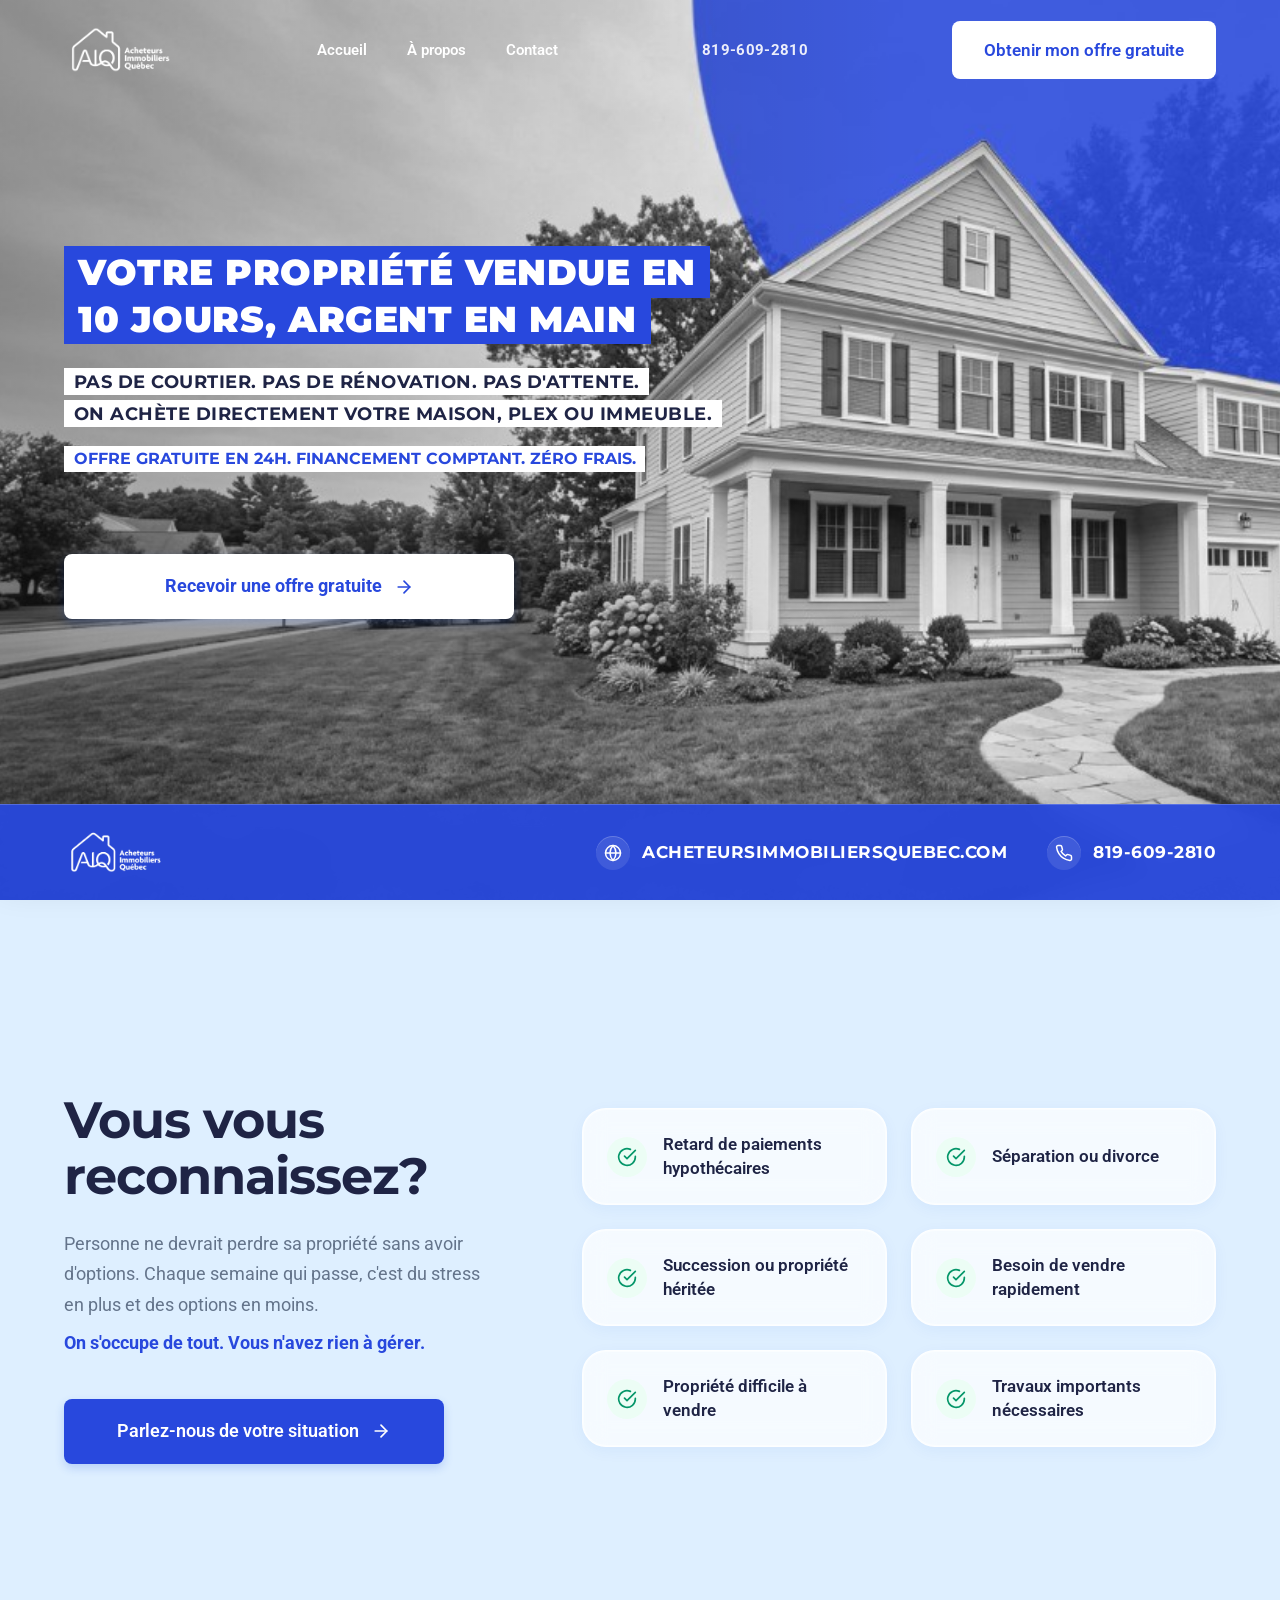
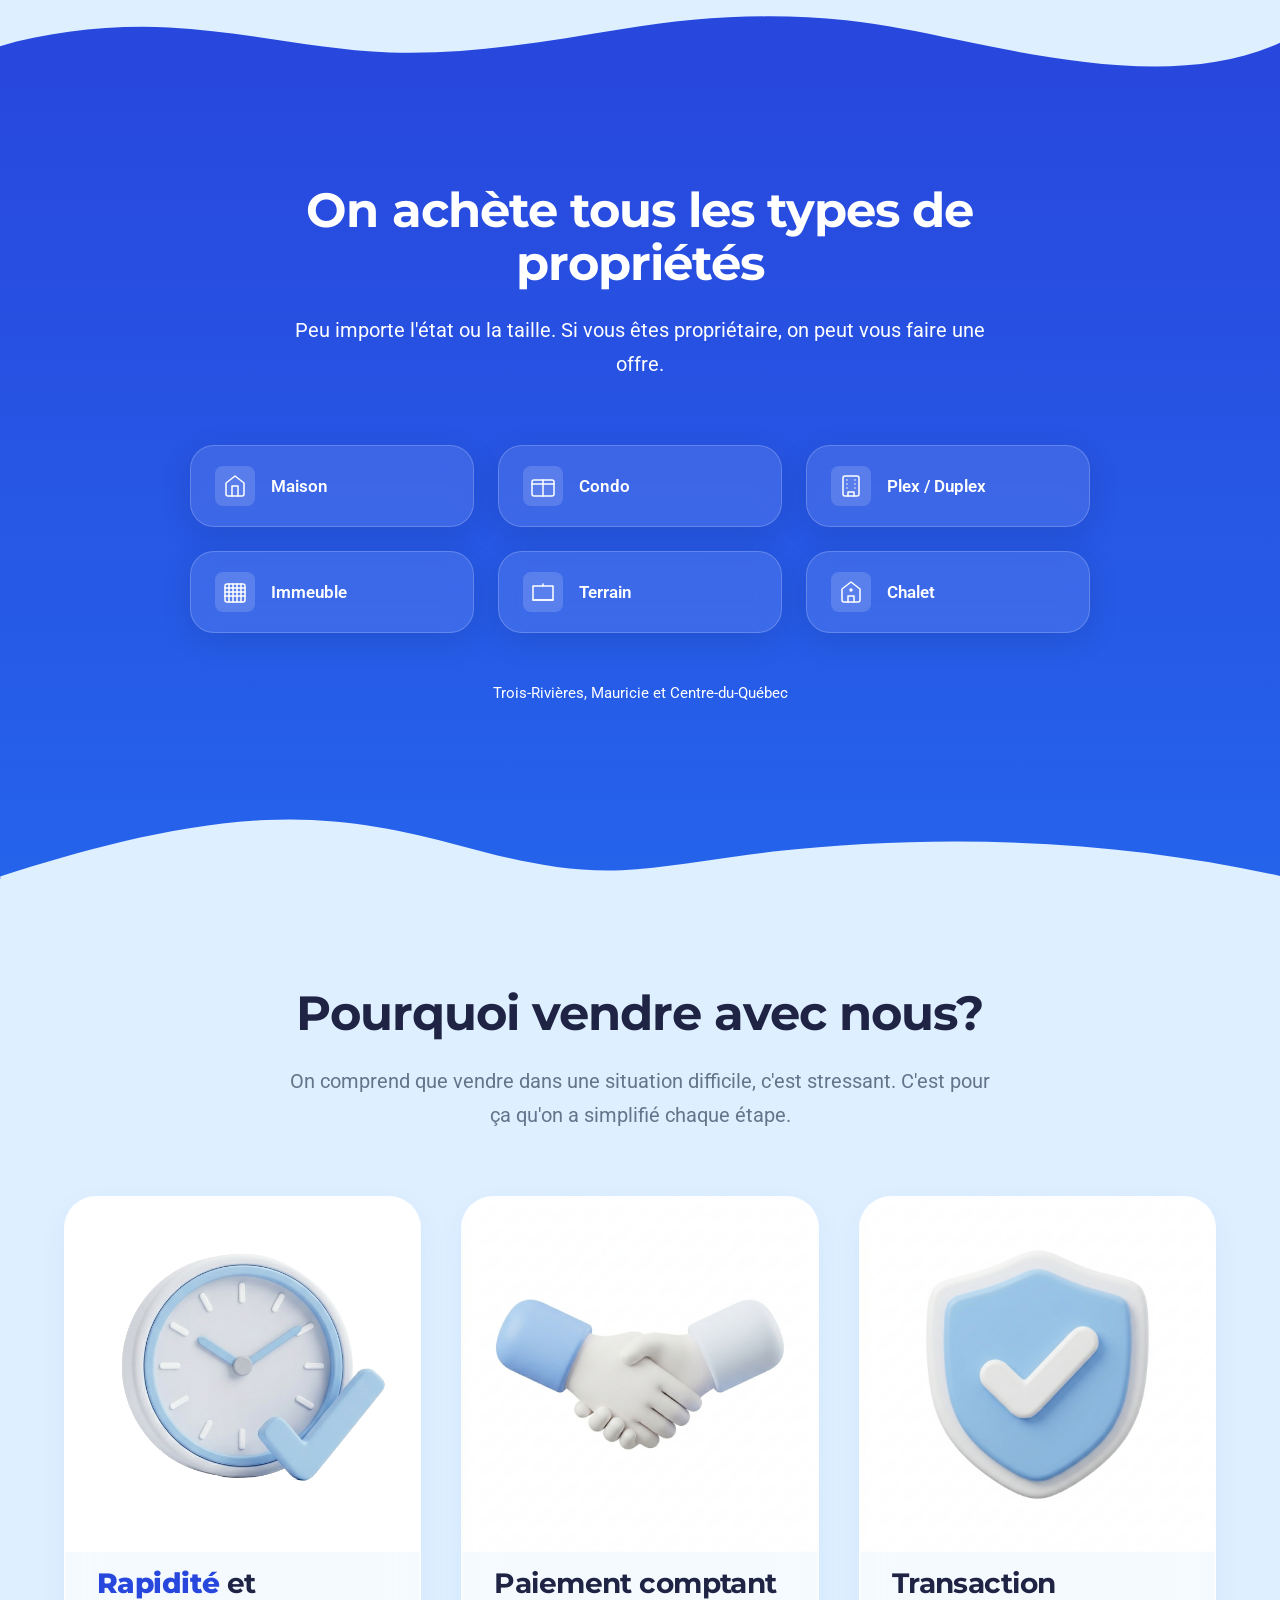
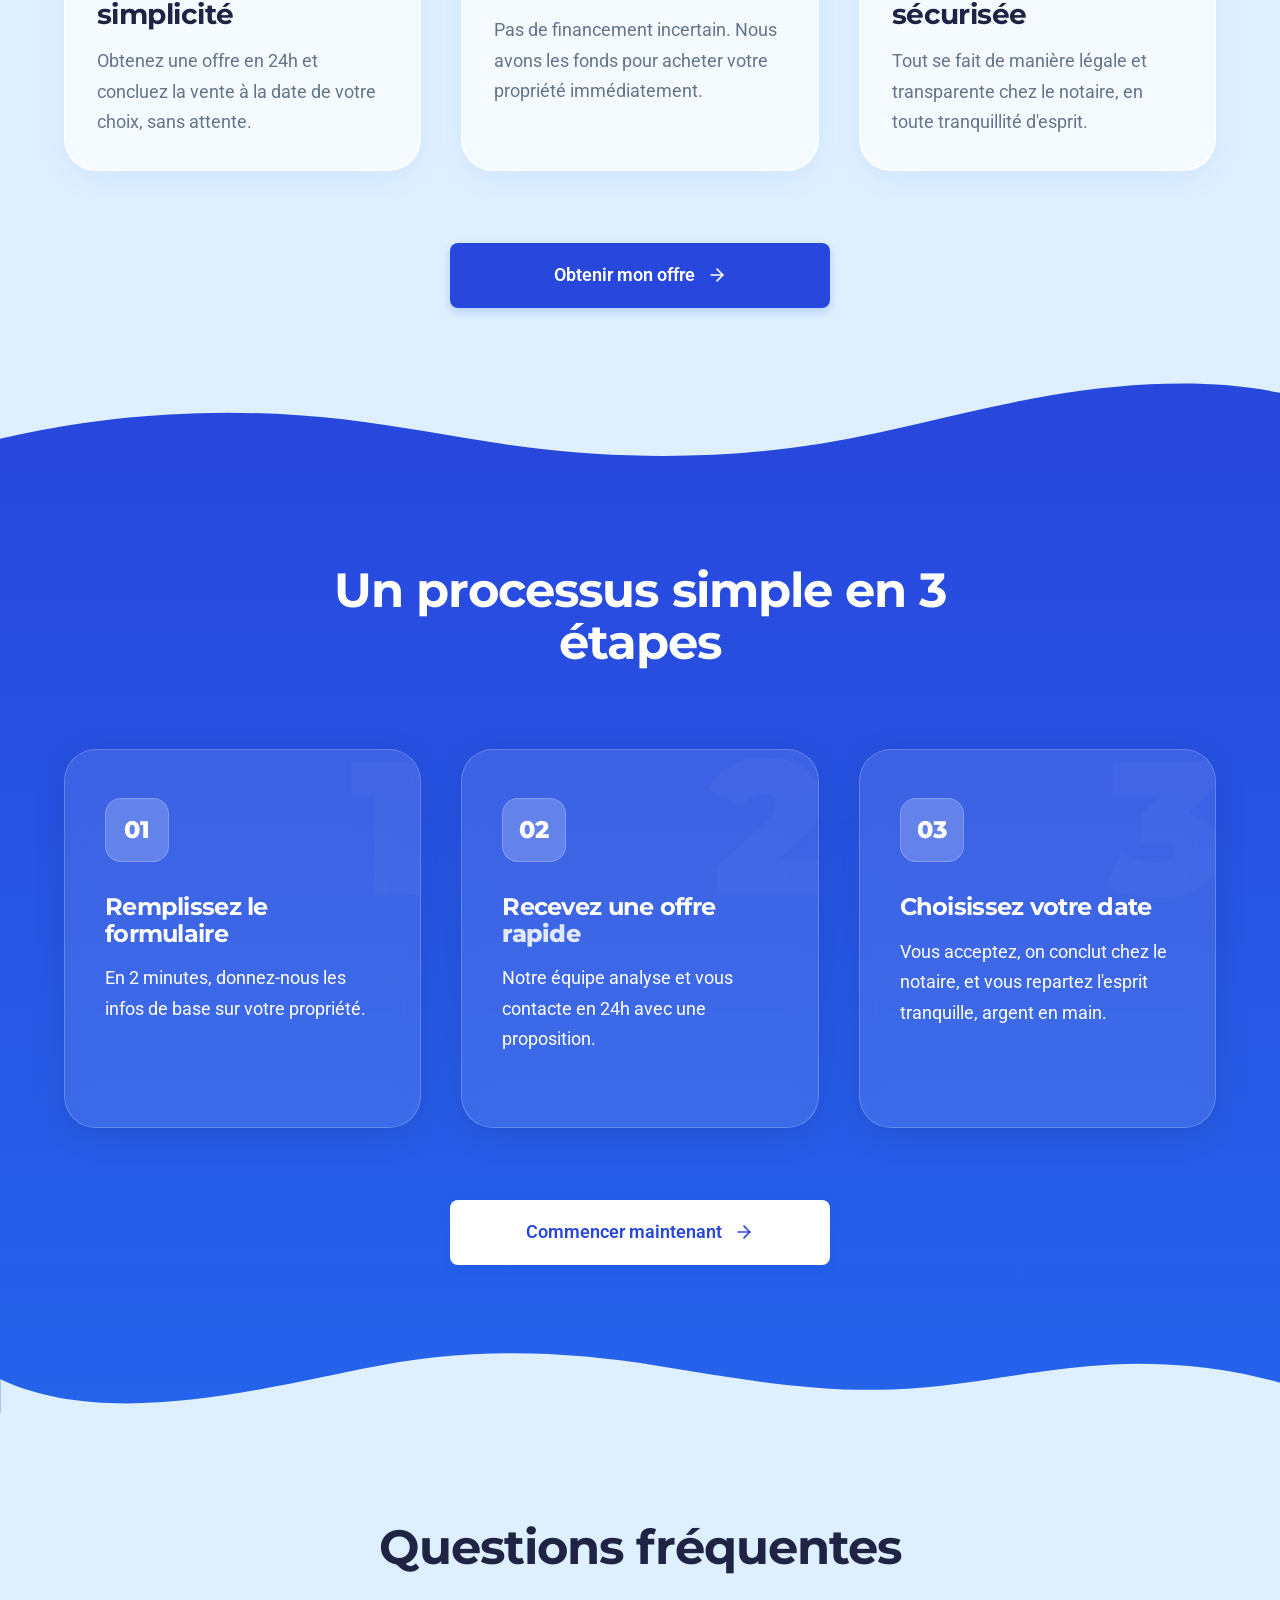
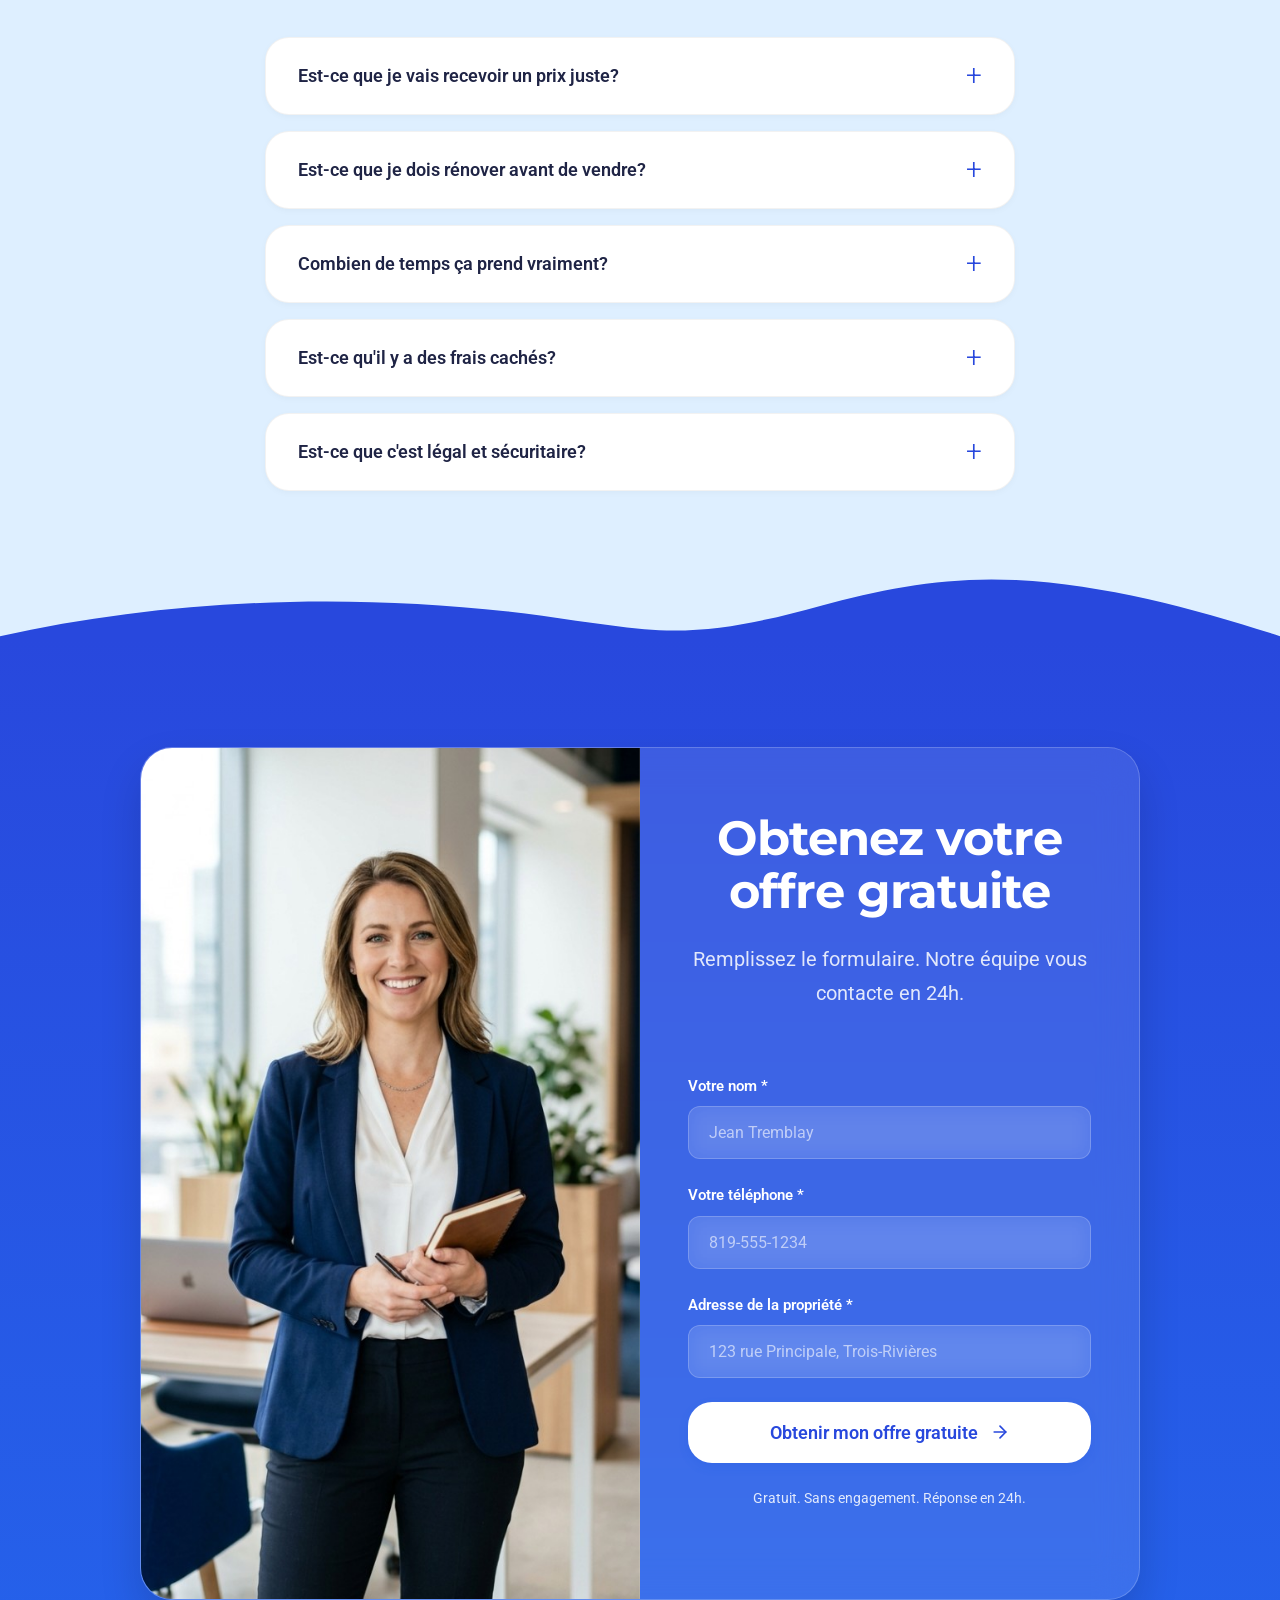
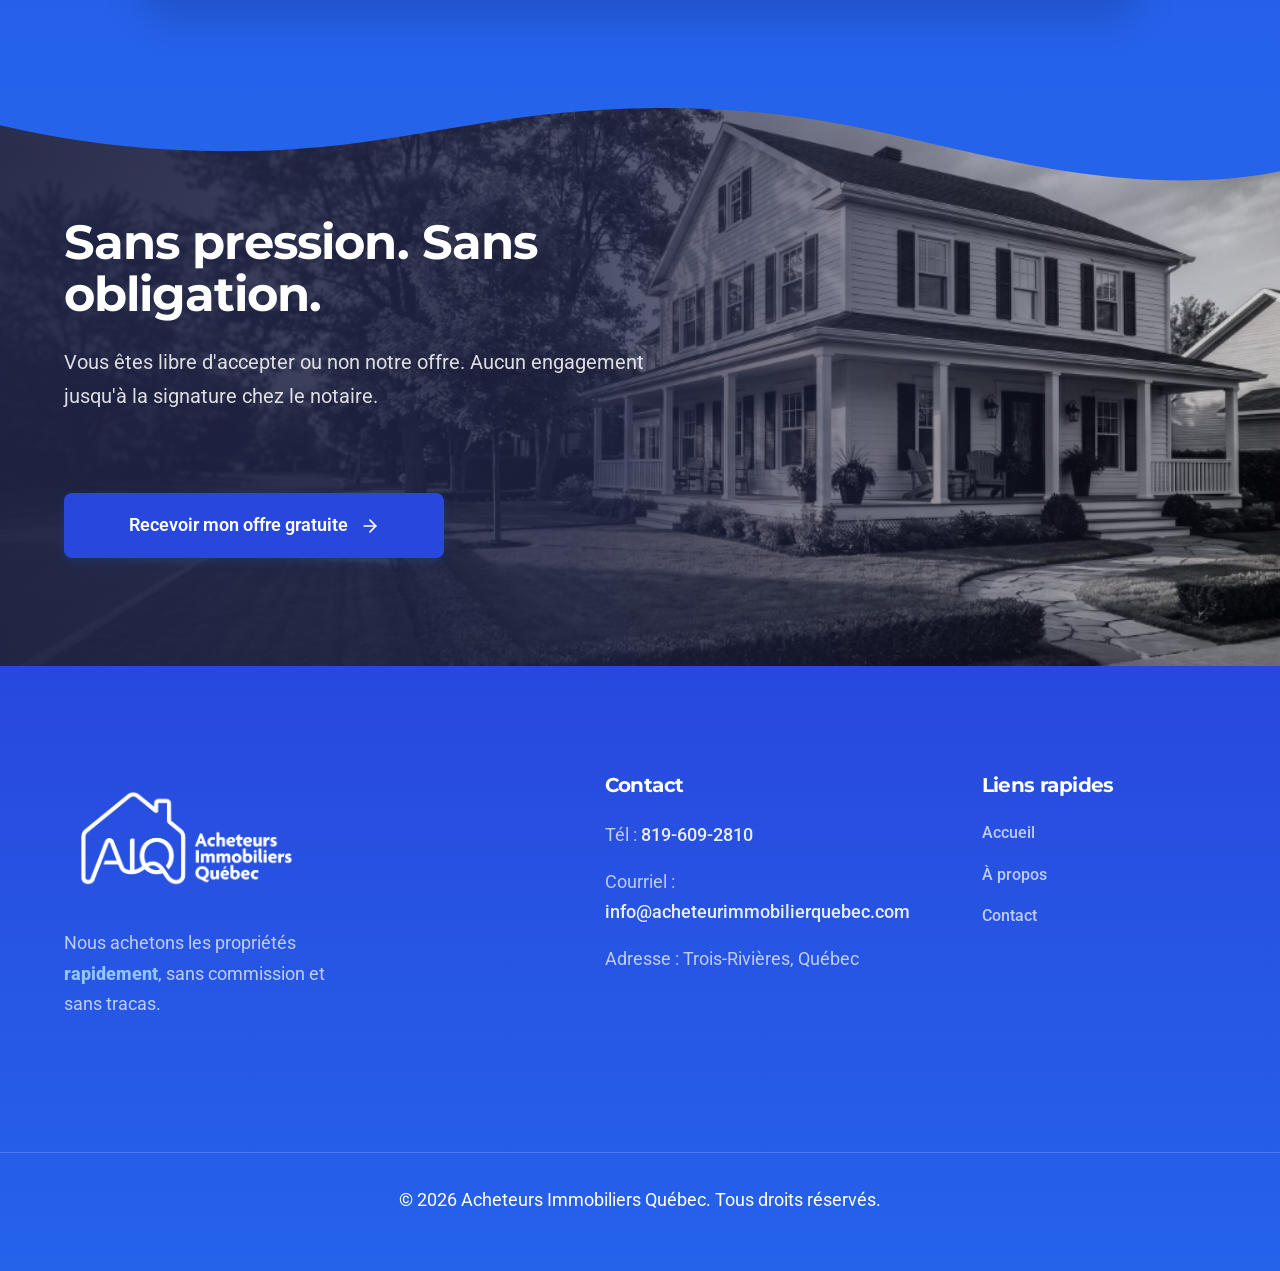
==== commit e309e7bf: "style: update hero section styling and add success section background - Refine hero title, subtitles" ====
--- a/index.html
+++ b/index.html
@@ -67,7 +67,7 @@
                     <p class="hook-line brand-hook">
                         <span class="brand-box-white">OFFRE GRATUITE EN 24H. FINANCEMENT COMPTANT. ZÉRO FRAIS.</span>
                     </p>
-                    <a href="#formulaire" class="btn btn-primary btn-large group uppercase mt-medium">
+                    <a href="#formulaire" class="btn btn-primary btn-large group mt-medium">
                         <span class="btn-text">Recevoir une offre gratuite</span>
                         <span class="btn-icon-wrapper">
                             <svg xmlns="http://www.w3.org/2000/svg" viewBox="0 0 24 24" fill="none" stroke="currentColor" stroke-width="2" stroke-linecap="round" stroke-linejoin="round"><line x1="5" y1="12" x2="19" y2="12"></line><polyline points="12 5 19 12 12 19"></polyline></svg>
@@ -76,15 +76,31 @@
                 </div>
             </div>
             
-            <div class="custom-shape-divider-bottom">
-                <svg data-name="Layer 1" xmlns="http://www.w3.org/2000/svg" viewBox="0 0 1200 120" preserveAspectRatio="none">
-                    <path d="M321.39,56.44c58-10.79,114.16-30.13,172-41.86,82.39-16.72,168.19-17.73,250.45-.39C823.78,31,906.67,72,985.66,92.83c70.05,18.48,146.53,26.09,214.34,3V0H0V27.35A600.21,600.21,0,0,0,321.39,56.44Z" class="shape-fill"></path>
-                </svg>
+            <div class="hero-bottom-bar">
+                <div class="container hero-bar-container">
+                    <div class="hero-bar-logo">
+                        <img src="assets/images/AIQ-TEXTE-BLANC_f4b2300d.png" alt="Acheteurs Immobiliers Québec">
+                    </div>
+                    <div class="hero-bar-contact">
+                        <a href="https://acheteursimmobiliersquebec.com" class="hero-bar-item">
+                            <span class="hero-bar-icon">
+                                <svg xmlns="http://www.w3.org/2000/svg" viewBox="0 0 24 24" fill="none" stroke="currentColor" stroke-width="2" stroke-linecap="round" stroke-linejoin="round"><circle cx="12" cy="12" r="10"></circle><line x1="2" y1="12" x2="22" y2="12"></line><path d="M12 2a15.3 15.3 0 0 1 4 10 15.3 15.3 0 0 1-4 10 15.3 15.3 0 0 1-4-10 15.3 15.3 0 0 1 4-10z"></path></svg>
+                            </span>
+                            ACHETEURSIMMOBILIERSQUEBEC.COM
+                        </a>
+                        <a href="tel:8196092810" class="hero-bar-item hero-bar-phone">
+                            <span class="hero-bar-icon">
+                                <svg xmlns="http://www.w3.org/2000/svg" viewBox="0 0 24 24" fill="none" stroke="currentColor" stroke-width="2" stroke-linecap="round" stroke-linejoin="round"><path d="M22 16.92v3a2 2 0 0 1-2.18 2 19.79 19.79 0 0 1-8.63-3.07 19.5 19.5 0 0 1-6-6 19.79 19.79 0 0 1-3.07-8.67A2 2 0 0 1 4.11 2h3a2 2 0 0 1 2 1.72 12.84 12.84 0 0 0 .7 2.81 2 2 0 0 1-.45 2.11L8.09 9.91a16 16 0 0 0 6 6l1.27-1.27a2 2 0 0 1 2.11-.45 12.84 12.84 0 0 0 2.81.7A2 2 0 0 1 22 16.92z"></path></svg>
+                            </span>
+                            819-609-2810
+                        </a>
+                    </div>
+                </div>
             </div>
         </section>
 
         <!-- SB7 #2: Problem — Nommer le probleme externe + interne + echec -->
-        <section id="situations" class="section-padding bg-light section-with-wave wave-flip">
+        <section id="situations" class="section-padding bg-light section-with-wave wave-flip" style="padding-top: 8rem;">
             <div class="container">
                 <div class="situations-editorial">
                     <div class="situations-intro">
@@ -335,7 +351,7 @@
         </section>
 
         <!-- SB7 #5: Call to Action — Le formulaire -->
-        <section id="formulaire" class="section-padding bg-primary section-with-wave">
+        <section id="formulaire" class="section-padding bg-primary">
             <div class="container form-container">
                 <div class="form-wrapper shadow-xl">
                     <div class="form-image-side" style="background-image: url('assets/images/form-portrait.png');">
@@ -347,7 +363,7 @@
                             <p class="subtitle">Remplissez le formulaire. Notre équipe vous contacte en 24h.</p>
                         </div>
 
-                        <form name="contact" method="POST" data-netlify="true" class="contact-form">
+                        <form id="contact-form" class="contact-form" novalidate>
                             <div class="form-group">
                                 <label for="nom">Votre nom *</label>
                                 <input type="text" id="nom" name="nom" required placeholder="Jean Tremblay">
@@ -363,35 +379,45 @@
                                 <input type="text" id="adresse" name="adresse" required placeholder="123 rue Principale, Trois-Rivières">
                             </div>
 
-                            <button type="submit" class="btn btn-primary btn-block btn-submit group">
+                            <button type="submit" id="btn-submit" class="btn btn-primary btn-block btn-submit group">
                                 <span class="btn-text">Obtenir mon offre gratuite</span>
                                 <span class="btn-icon-wrapper">
                                     <svg xmlns="http://www.w3.org/2000/svg" viewBox="0 0 24 24" fill="none" stroke="currentColor" stroke-width="2" stroke-linecap="round" stroke-linejoin="round"><line x1="5" y1="12" x2="19" y2="12"></line><polyline points="12 5 19 12 12 19"></polyline></svg>
                                 </span>
                             </button>
                             <p class="form-mentions text-center">Gratuit. Sans engagement. Réponse en 24h.</p>
+
+                            <div id="form-success" class="form-feedback form-feedback--success" style="display:none;">
+                                Merci! Notre équipe vous contacte dans les 24h.
+                            </div>
+                            <div id="form-error" class="form-feedback form-feedback--error" style="display:none;">
+                                Une erreur s'est produite. Appelez-nous au <a href="tel:8196092810">819-609-2810</a>.
+                            </div>
                         </form>
                     </div>
                 </div>
             </div>
-            <div class="shape-divider-bottom">
-                <svg data-name="Layer 1" xmlns="http://www.w3.org/2000/svg" viewBox="0 0 1200 120" preserveAspectRatio="none">
-                    <path d="M321.39,56.44c58-10.79,114.16-30.13,172-41.86,82.39-16.72,168.19-17.73,250.45-.39C823.78,31,906.67,72,985.66,92.83c70.05,18.48,146.53,26.09,214.34,3V0H0V27.35A600.21,600.21,0,0,0,321.39,56.44Z" class="shape-fill-white"></path>
-                </svg>
-            </div>
         </section>
 
         <!-- SB7 #7: Success — Reassurance finale -->
-        <section class="section-padding text-center">
-            <div class="container" style="max-width: 700px;">
-                <h2 class="section-title">Sans pression. Sans obligation.</h2>
-                <p class="subtitle">Vous êtes libre d'accepter ou non notre offre. Aucun engagement jusqu'à la signature chez le notaire.</p>
-                <a href="#formulaire" class="btn btn-primary btn-large mt-medium group">
-                    <span class="btn-text">Recevoir mon offre gratuite</span>
-                    <span class="btn-icon-wrapper">
-                        <svg xmlns="http://www.w3.org/2000/svg" viewBox="0 0 24 24" fill="none" stroke="currentColor" stroke-width="2" stroke-linecap="round" stroke-linejoin="round"><line x1="5" y1="12" x2="19" y2="12"></line><polyline points="12 5 19 12 12 19"></polyline></svg>
-                    </span>
-                </a>
+        <section class="success-section relative">
+            <div class="shape-divider-top">
+                <svg data-name="Layer 1" xmlns="http://www.w3.org/2000/svg" viewBox="0 0 1200 120" preserveAspectRatio="none">
+                    <path d="M321.39,56.44c58-10.79,114.16-30.13,172-41.86,82.39-16.72,168.19-17.73,250.45-.39C823.78,31,906.67,72,985.66,92.83c70.05,18.48,146.53,26.09,214.34,3V0H0V27.35A600.21,600.21,0,0,0,321.39,56.44Z" class="shape-fill-primary-bottom"></path>
+                </svg>
+            </div>
+            <div class="success-bg" style="background-image: url('assets/images/maison-bw.png');"></div>
+            <div class="container relative z-10">
+                <div class="success-content">
+                    <h2 class="section-title">Sans pression. Sans obligation.</h2>
+                    <p class="subtitle">Vous êtes libre d'accepter ou non notre offre. Aucun engagement jusqu'à la signature chez le notaire.</p>
+                    <a href="#formulaire" class="btn btn-primary btn-large mt-medium group">
+                        <span class="btn-text">Recevoir mon offre gratuite</span>
+                        <span class="btn-icon-wrapper">
+                            <svg xmlns="http://www.w3.org/2000/svg" viewBox="0 0 24 24" fill="none" stroke="currentColor" stroke-width="2" stroke-linecap="round" stroke-linejoin="round"><line x1="5" y1="12" x2="19" y2="12"></line><polyline points="12 5 19 12 12 19"></polyline></svg>
+                        </span>
+                    </a>
+                </div>
             </div>
         </section>
 
--- a/assets/css/style.css
+++ b/assets/css/style.css
@@ -332,7 +332,7 @@
 }
 
 .main-nav a {
-    color: var(--color-text-heading); /* Liens en bleu foncé par défaut */
+    color: var(--color-white); /* Liens en blanc par défaut */
     font-weight: 600;
     font-size: 0.95rem;
 }
@@ -375,7 +375,7 @@
     display: block;
     width: 24px;
     height: 2px;
-    background-color: var(--color-text-heading); /* Hamburger foncé par défaut */
+    background-color: var(--color-white); /* Hamburger blanc par défaut */
     margin-bottom: 6px;
     border-radius: 2px;
     transition: 0.3s;
@@ -403,13 +403,13 @@
    ========================================================================== */
 .brand-hero {
     padding-top: 120px; /* Espace pour le header fixe transparent */
-    padding-bottom: 100px; /* Espace pour la vague en bas */
-    min-height: 90vh;
+    padding-bottom: 120px; /* Espace pour la barre en bas */
+    min-height: 100vh;
     display: flex;
     align-items: center;
     background-color: var(--color-dark);
     position: relative;
-    overflow: hidden;
+    /* overflow: hidden retiré pour permettre à la barre de flotter par-dessus la section suivante */
 }
 
 .hero-bg-bw {
@@ -423,23 +423,31 @@
     background-repeat: no-repeat;
 }
 
+.hero-bg-bw::after {
+    content: '';
+    position: absolute;
+    inset: 0;
+    background: linear-gradient(to right, rgba(0,0,0,0.3) 0%, rgba(0,0,0,0) 70%);
+    z-index: 1;
+}
+
 .brand-hero .hero-container {
     position: relative;
     z-index: 30;
 }
 
 .brand-hero .hero-content {
-    max-width: 800px;
+    max-width: 1000px;
     padding: 2rem 0 4rem 0; /* Plus d'espace en bas pour éviter la vague */
 }
 
 .brand-title {
-    font-size: clamp(2.5rem, 4.5vw, 4rem);
+    font-size: clamp(1.5rem, 2.8vw, 2.8rem);
     font-family: var(--font-heading);
     font-weight: 900;
     letter-spacing: 0.5px;
-    line-height: 1.4;
-    margin-bottom: 2rem;
+    line-height: 1.3;
+    margin-bottom: 1.5rem;
     text-transform: uppercase;
 }
 
@@ -453,17 +461,17 @@
 }
 
 .brand-subtitle {
-    font-size: 1.15rem;
+    font-size: 1.1rem;
     font-family: var(--font-heading);
     font-weight: 700;
-    margin-bottom: 2rem;
-    line-height: 2;
+    margin-bottom: 1rem;
+    line-height: 1.8;
     letter-spacing: 0.5px;
 }
 
 .brand-box-dark {
-    background-color: var(--color-dark);
-    color: var(--color-white);
+    background-color: var(--color-white);
+    color: var(--color-dark);
     padding: 0.2rem 0.6rem;
     display: inline;
     box-decoration-break: clone;
@@ -473,9 +481,9 @@
 .brand-hook {
     font-size: 1rem;
     font-weight: 700;
-    margin-bottom: 3rem;
+    margin-bottom: 2rem;
     font-family: var(--font-heading);
-    line-height: 2;
+    line-height: 1.8;
 }
 
 .brand-box-white {
@@ -487,20 +495,17 @@
     -webkit-box-decoration-break: clone;
 }
 
-/* Bouton Charte */
+/* Bouton Charte - Assorti au reste du site */
 .brand-hero .btn-primary {
     background-color: var(--color-white);
     color: var(--color-primary);
-    border: 2px solid var(--color-white);
-    font-family: var(--font-heading);
-    font-weight: 900;
-    letter-spacing: 1px;
+    max-width: 450px; /* Assez large pour rester sur une seule ligne */
+    font-weight: 700;
 }
 
 .brand-hero .btn-primary:hover {
-    background-color: var(--color-dark);
-    color: var(--color-white);
-    border-color: var(--color-dark);
+    background-color: var(--color-light);
+    color: var(--color-primary-hover);
 }
 
 /* Utilities */
@@ -509,27 +514,94 @@
 .z-30 { z-index: 30; }
 .uppercase { text-transform: uppercase; }
 
-/* Modifier the wave divider inside brand hero */
-.brand-hero .custom-shape-divider-bottom {
+/* Bande bleue en bas du hero (Full width, premium) */
+.hero-bottom-bar {
     position: absolute;
-    bottom: -1px;
+    bottom: 0;
     left: 0;
     width: 100%;
-    overflow: hidden;
-    line-height: 0;
-    z-index: 20;
-}
-
-.brand-hero .custom-shape-divider-bottom svg {
-    position: relative;
-    display: block;
-    width: calc(100% + 1.3px);
-    height: 80px;
-    transform: rotate(180deg);
-}
-
-.brand-hero .custom-shape-divider-bottom .shape-fill {
-    fill: var(--color-light); /* Ice blue as per brand */
+    background: rgba(40, 72, 221, 0.95); /* var(--color-primary) avec légère transparence */
+    backdrop-filter: blur(12px);
+    -webkit-backdrop-filter: blur(12px);
+    padding: 1.25rem 0;
+    z-index: 40;
+    border-top: 1px solid rgba(255, 255, 255, 0.2);
+    box-shadow: 0 -10px 30px rgba(0, 0, 0, 0.1);
+}
+
+.hero-bar-container {
+    display: flex;
+    justify-content: space-between;
+    align-items: center;
+    flex-wrap: wrap;
+    gap: 1.5rem;
+}
+
+.hero-bar-logo img {
+    height: 45px;
+    width: auto;
+}
+
+.hero-bar-contact {
+    display: flex;
+    align-items: center;
+    gap: 2.5rem;
+}
+
+.hero-bar-item {
+    display: flex;
+    align-items: center;
+    gap: 0.75rem;
+    color: var(--color-white);
+    font-weight: 700;
+    font-size: 0.9rem;
+    letter-spacing: 0.5px;
+    font-family: var(--font-heading);
+    text-decoration: none;
+    transition: color 0.3s ease;
+}
+
+.hero-bar-item:hover {
+    color: var(--color-light);
+}
+
+.hero-bar-icon {
+    display: flex;
+    align-items: center;
+    justify-content: center;
+    background: rgba(255, 255, 255, 0.1);
+    padding: 0.5rem;
+    border-radius: 50%;
+    box-shadow: inset 0 1px 0 rgba(255, 255, 255, 0.2);
+}
+
+.hero-bar-icon svg {
+    width: 18px;
+    height: 18px;
+}
+
+@media (max-width: 992px) {
+    .hero-bottom-bar {
+        padding: 1.5rem 0;
+    }
+    .hero-bar-container {
+        flex-direction: column;
+        justify-content: center;
+        text-align: center;
+    }
+    .hero-bar-contact {
+        flex-direction: column;
+        gap: 1rem;
+    }
+}
+
+@media (min-width: 768px) {
+    .hero-bar-item {
+        font-size: 1.05rem;
+    }
+    .hero-bar-logo img {
+        height: 55px;
+    }
 }
 
 /* Animations Premium */
@@ -690,6 +762,23 @@
     transform: rotate(180deg);
 }
 
+.shape-divider-top {
+    position: absolute;
+    top: -1px;
+    left: 0;
+    width: 100%;
+    overflow: hidden;
+    line-height: 0;
+    z-index: 2;
+}
+
+.shape-divider-top svg {
+    position: relative;
+    display: block;
+    width: calc(100% + 1.3px);
+    height: 80px;
+}
+
 /* Alternance de la direction de la vague pour un effet naturel */
 .bg-primary .shape-divider-bottom svg {
     transform: rotate(180deg);
@@ -709,6 +798,10 @@
 
 .shape-fill-primary {
     fill: var(--color-primary);
+}
+
+.shape-fill-primary-bottom {
+    fill: #2563EB; /* Correspond à la fin du dégradé de .bg-primary */
 }
 
 /* ==========================================================================
@@ -1236,6 +1329,31 @@
     color: var(--color-text-muted);
 }
 
+.form-feedback {
+    margin-top: 1rem;
+    padding: 0.875rem 1rem;
+    border-radius: var(--border-radius);
+    font-size: 0.95rem;
+    text-align: center;
+}
+
+.form-feedback--success {
+    background-color: #d1fae5;
+    color: #065f46;
+    border: 1px solid #6ee7b7;
+}
+
+.form-feedback--error {
+    background-color: #fee2e2;
+    color: #991b1b;
+    border: 1px solid #fca5a5;
+}
+
+.form-feedback--error a {
+    color: #991b1b;
+    font-weight: 600;
+}
+
 /* ==========================================================================
    Vidéo
    ========================================================================== */
@@ -1350,6 +1468,64 @@
 
 .read-more:hover {
     text-decoration: underline;
+}
+
+/* ==========================================================================
+   Success Section (Sans pression)
+   ========================================================================== */
+.success-section {
+    padding: var(--spacing-xl) 0;
+    position: relative;
+    overflow: hidden;
+    background-color: var(--color-dark);
+}
+
+.success-bg {
+    position: absolute;
+    inset: 0;
+    width: 100%;
+    height: 100%;
+    background-size: cover;
+    background-position: center right;
+    background-repeat: no-repeat;
+    z-index: 0;
+}
+
+.success-bg::after {
+    content: '';
+    position: absolute;
+    inset: 0;
+    background: linear-gradient(to right, rgba(31, 36, 69, 0.95) 0%, rgba(31, 36, 69, 0.8) 45%, rgba(31, 36, 69, 0.1) 100%);
+    z-index: 1;
+}
+
+.success-content {
+    position: relative;
+    z-index: 10;
+    max-width: 600px;
+    text-align: left;
+}
+
+.success-content .section-title {
+    color: var(--color-white);
+    margin-bottom: 1.5rem;
+}
+
+.success-content .subtitle {
+    color: rgba(255, 255, 255, 0.85);
+    font-size: 1.25rem;
+    margin-bottom: 2rem;
+}
+
+@media (max-width: 768px) {
+    .success-bg::after {
+        background: linear-gradient(to bottom, rgba(31, 36, 69, 0.6) 0%, rgba(31, 36, 69, 0.95) 80%);
+    }
+    .success-content {
+        text-align: center;
+        margin: 0 auto;
+        padding-top: 150px; /* Pousse le texte vers le bas pour montrer la maison sur mobile */
+    }
 }
 
 /* ==========================================================================
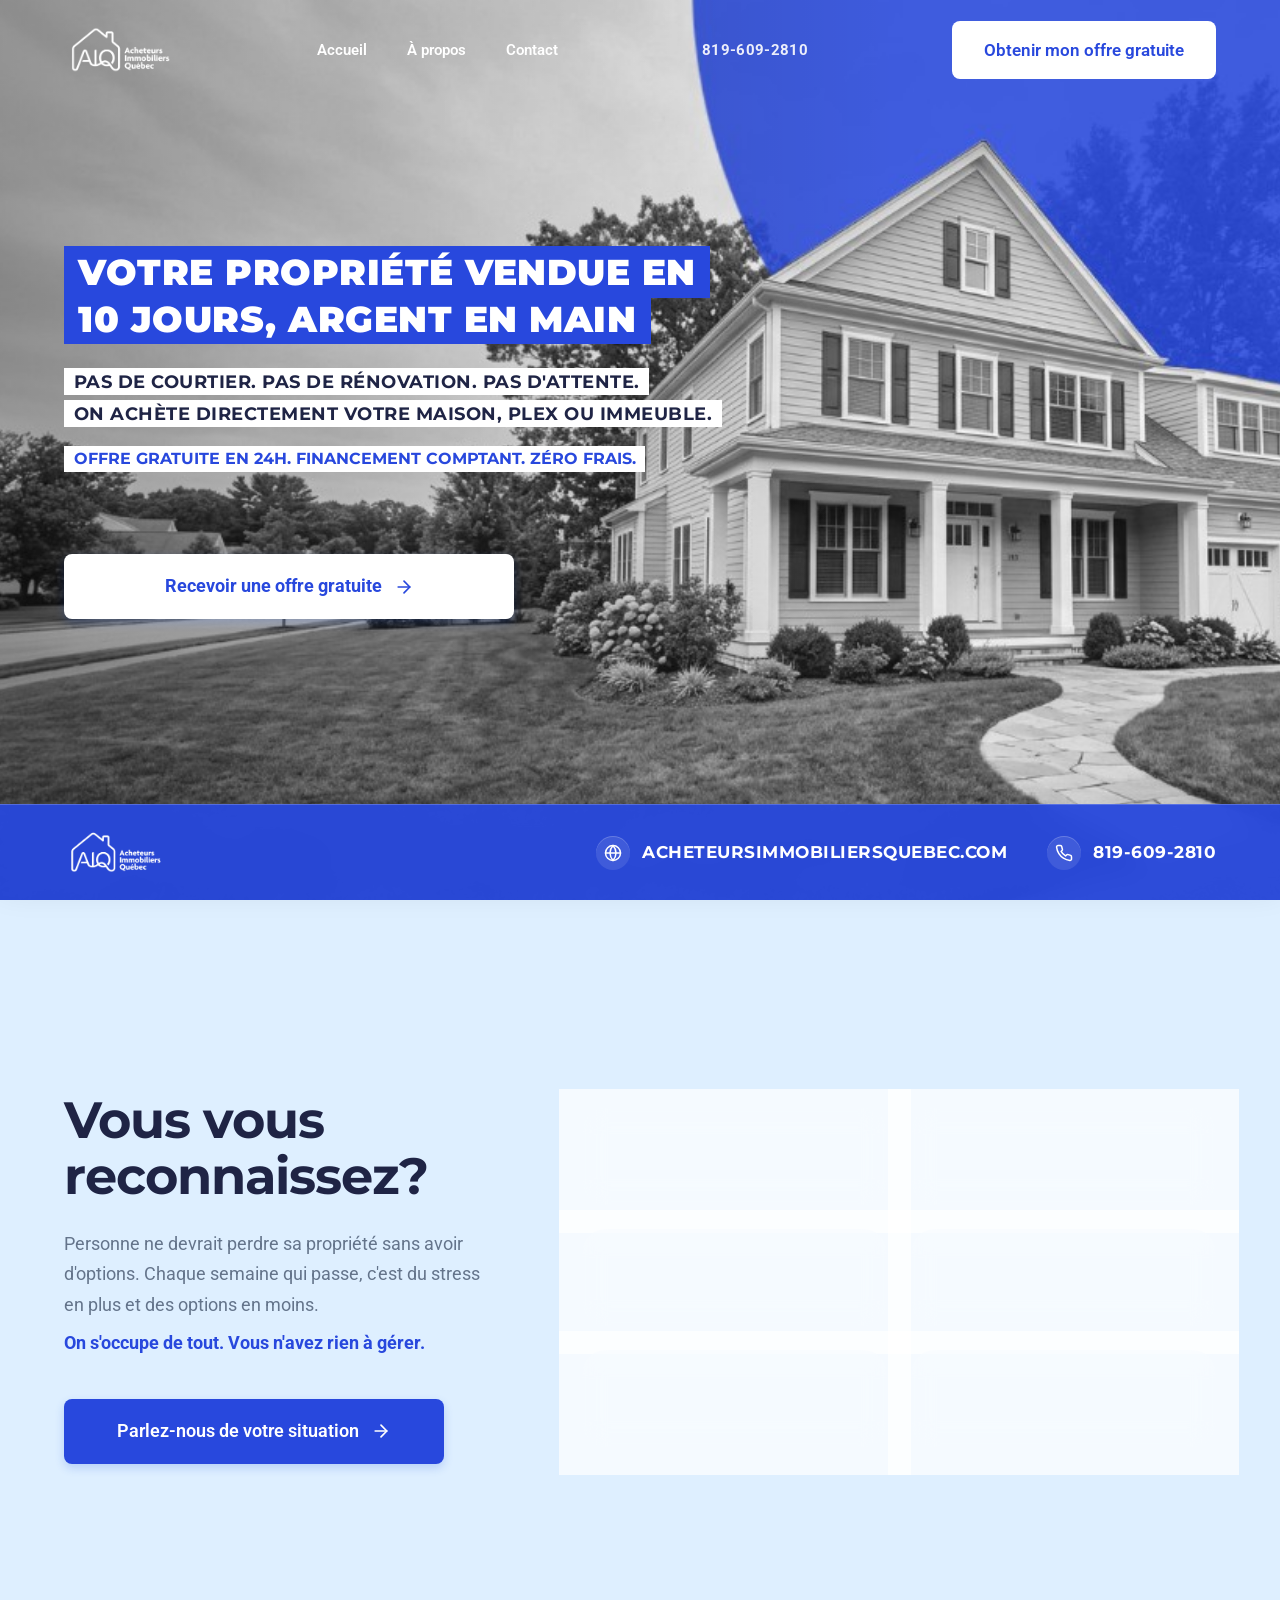
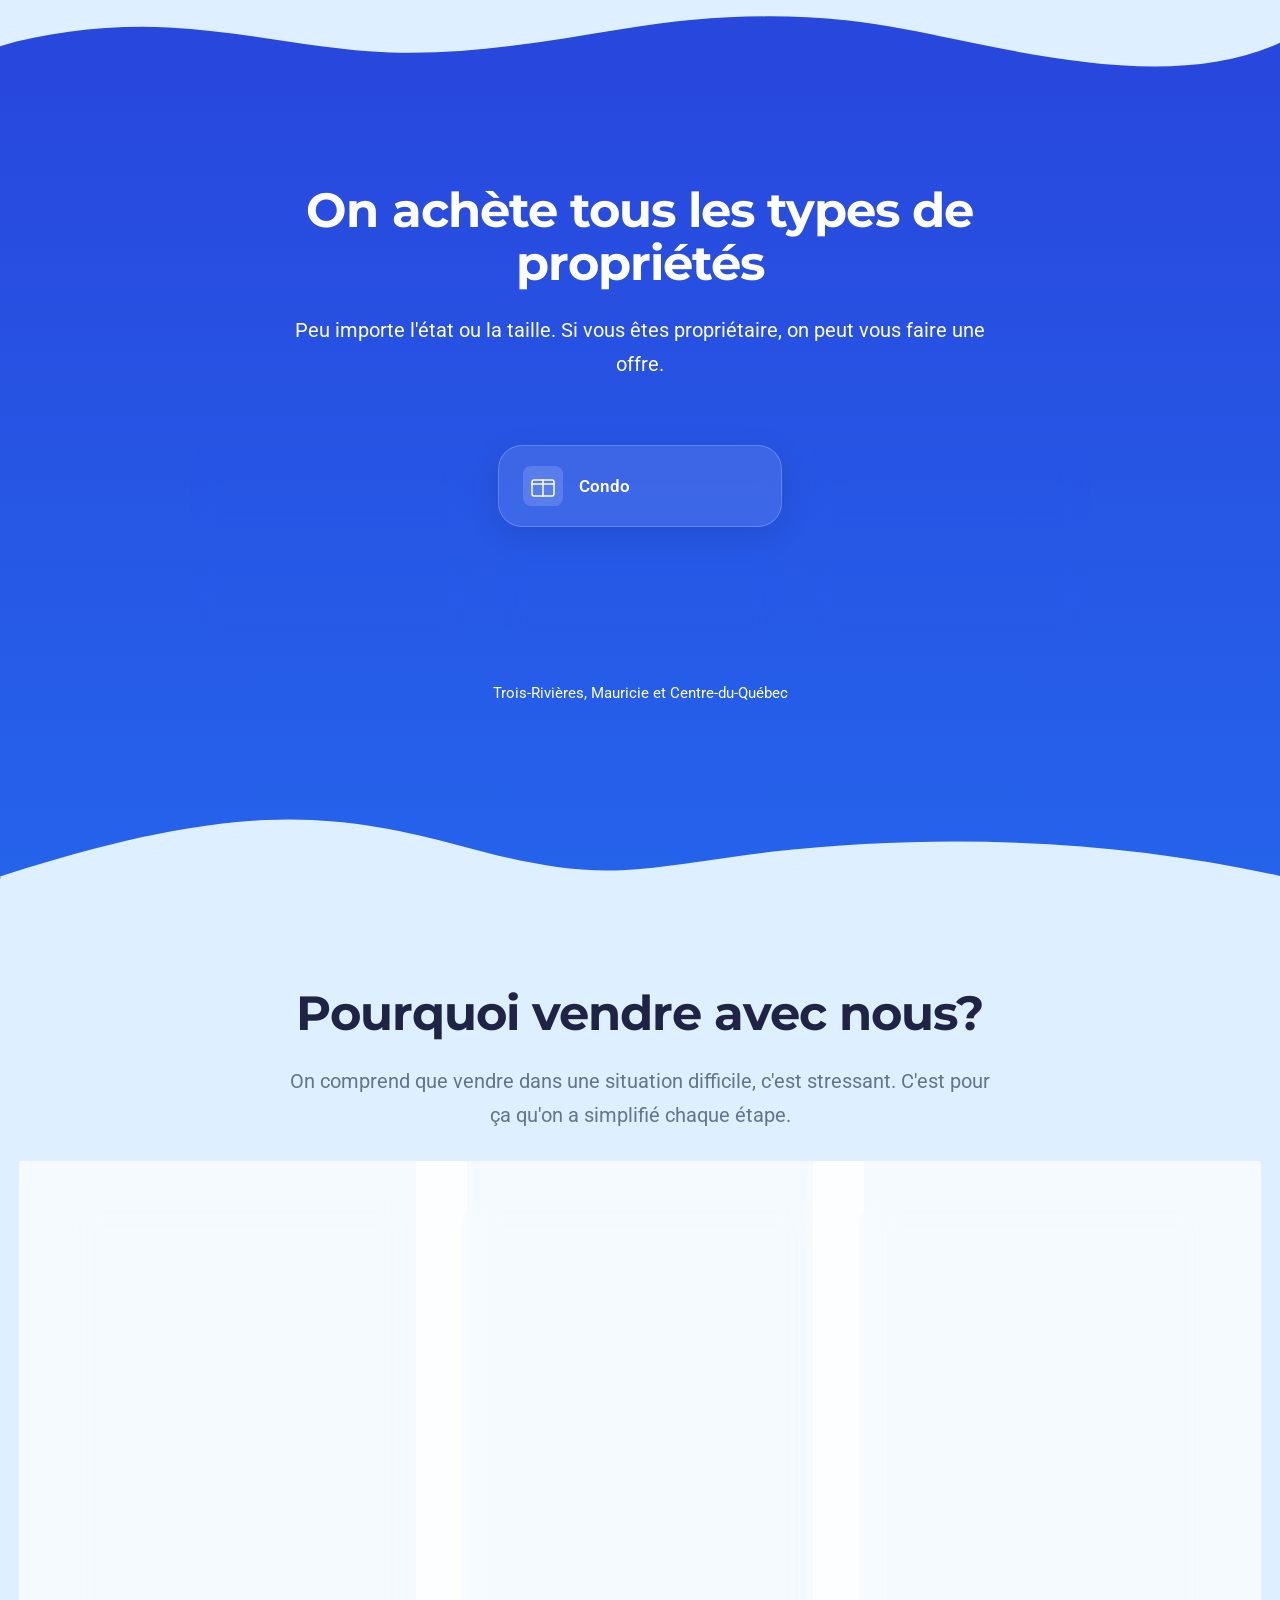
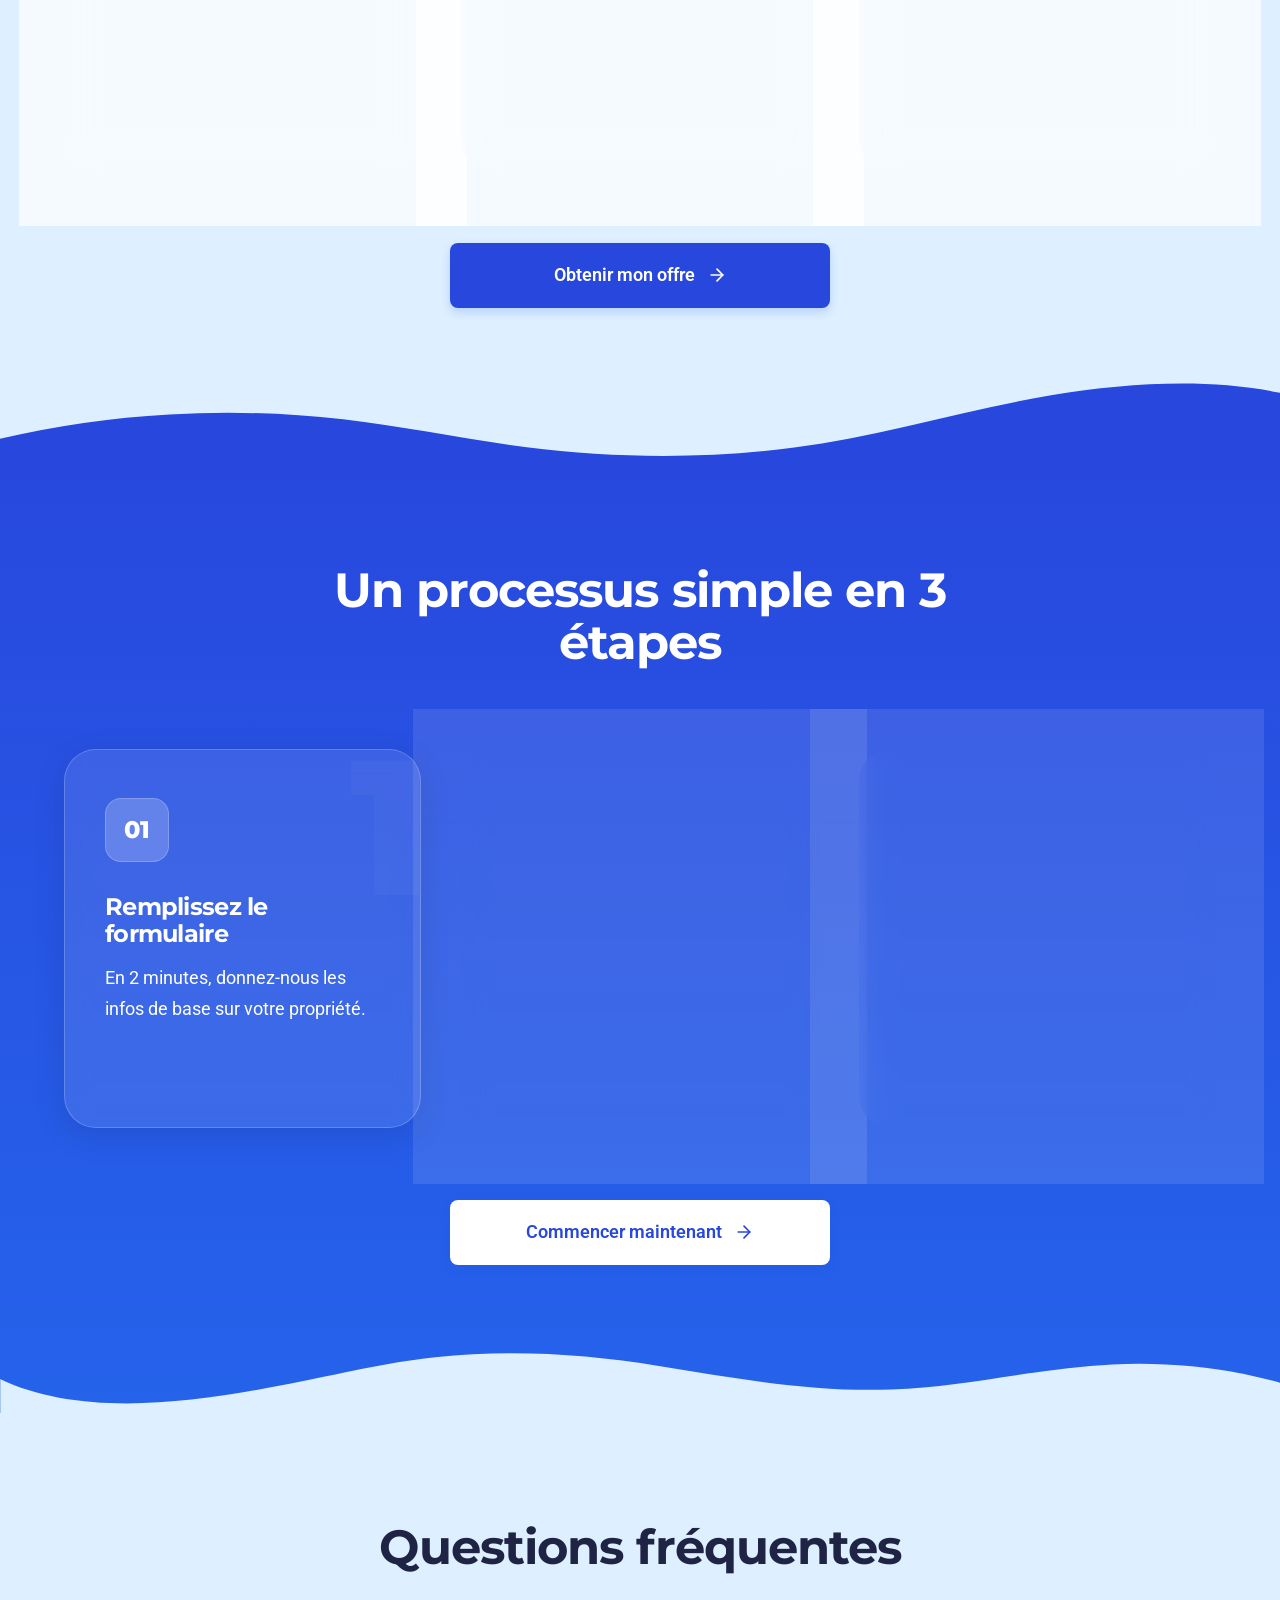
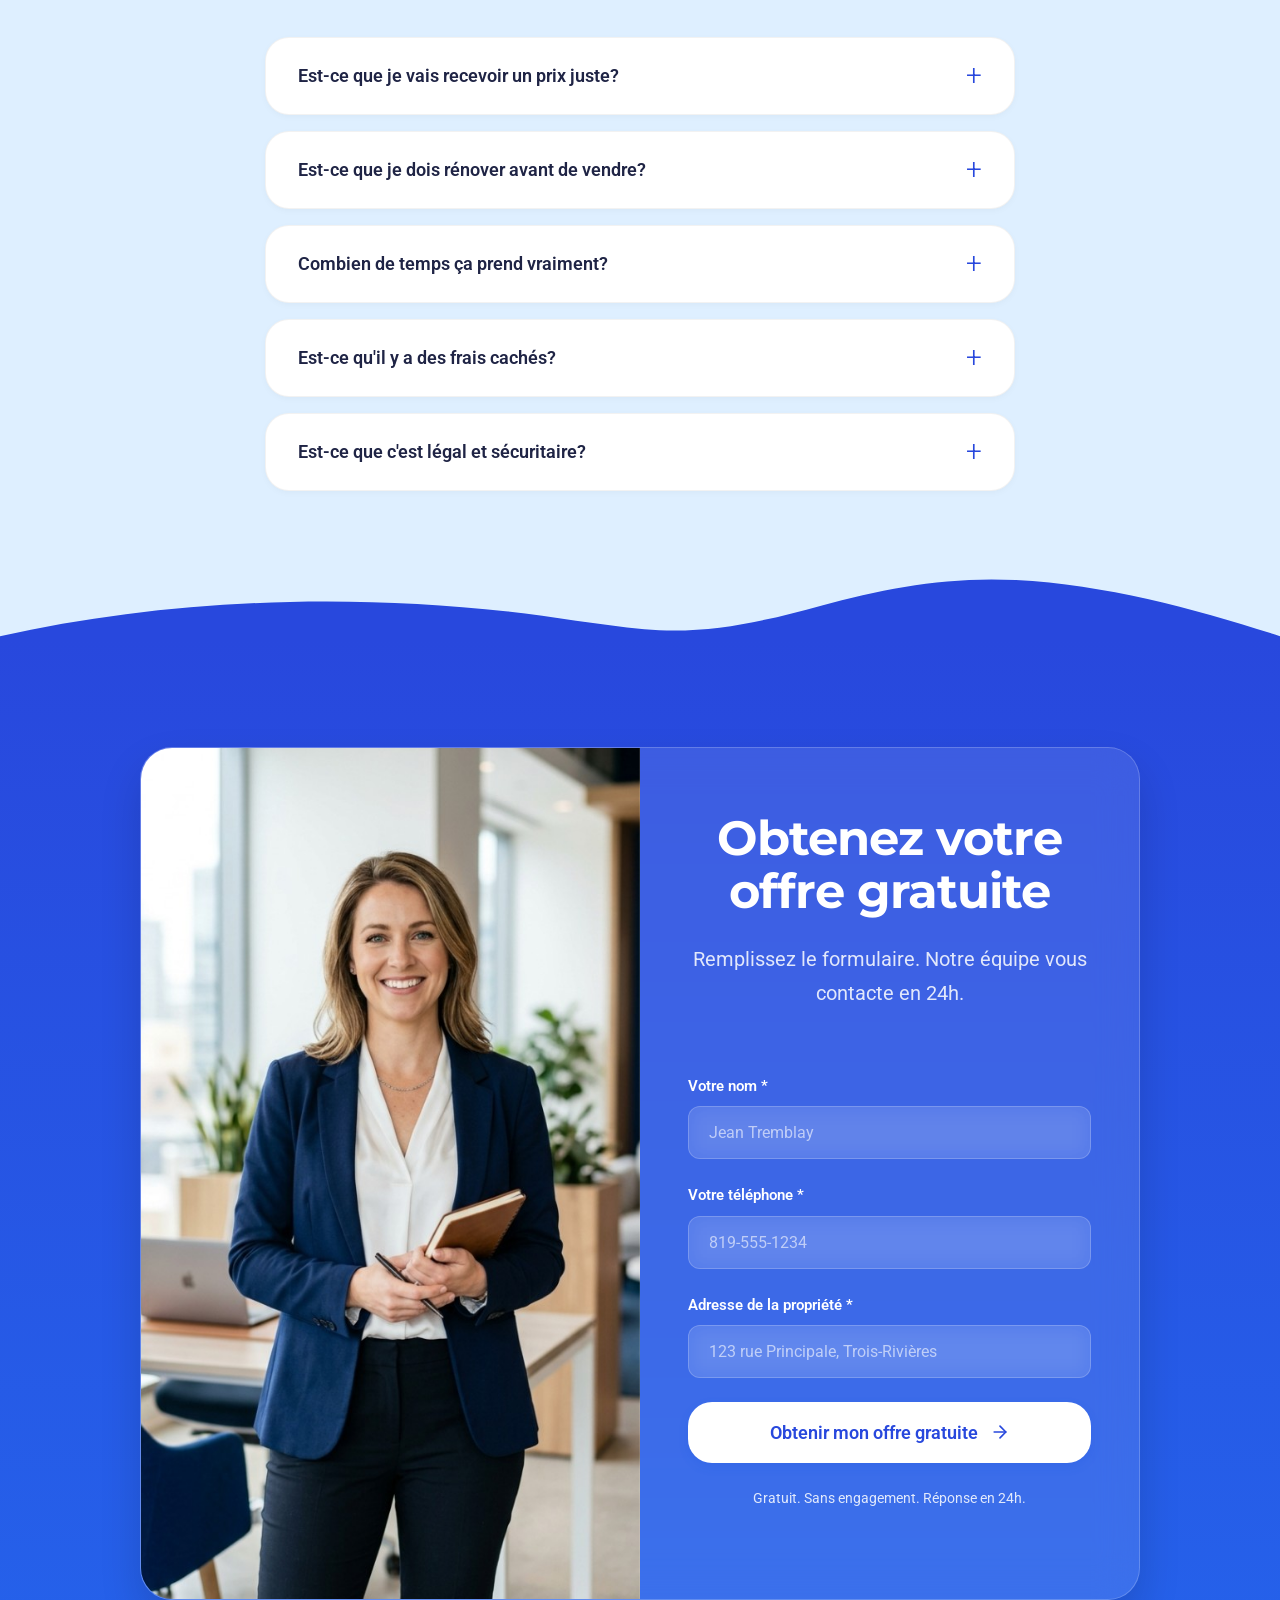
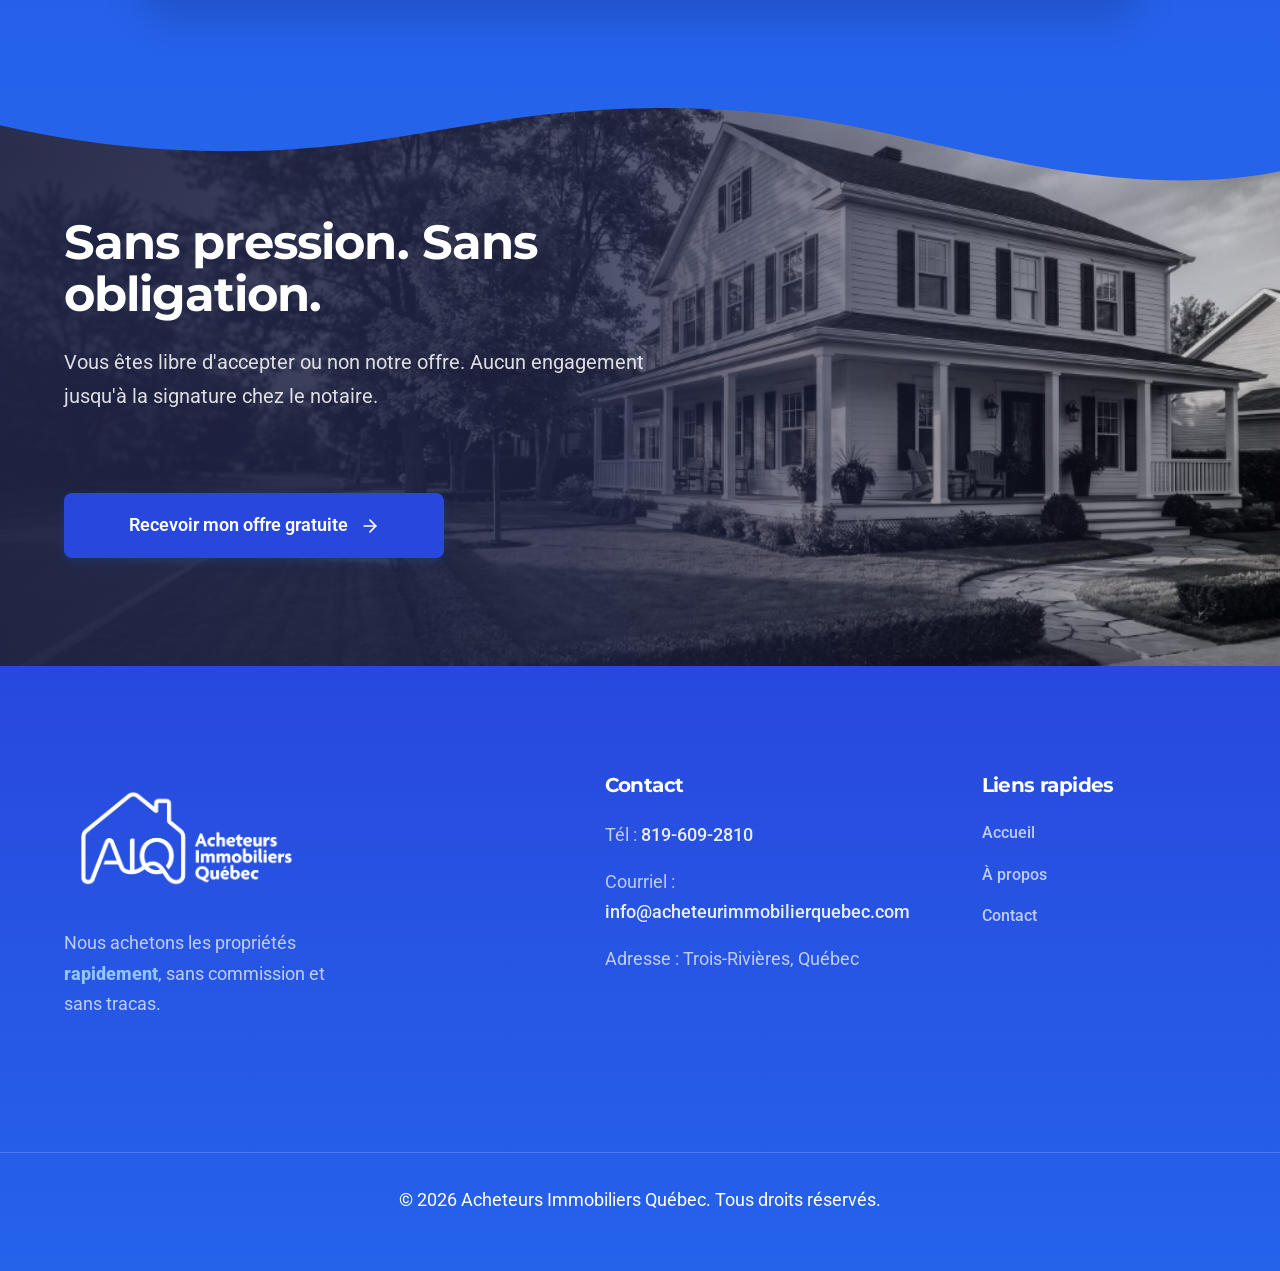
==== commit bdee6dc9: "feat: add success modal popup for form submission - Add modal HTML structure to index.html - Add mod" ====
--- a/index.html
+++ b/index.html
@@ -399,6 +399,19 @@
             </div>
         </section>
 
+        <!-- Modal de succès (Popup) -->
+        <div id="success-modal" class="modal-overlay" style="display: none;">
+            <div class="modal-content">
+                <button class="modal-close" aria-label="Fermer">&times;</button>
+                <div class="modal-icon">
+                    <svg xmlns="http://www.w3.org/2000/svg" viewBox="0 0 24 24" fill="none" stroke="currentColor" stroke-width="2" stroke-linecap="round" stroke-linejoin="round"><path d="M22 11.08V12a10 10 0 1 1-5.93-9.14"></path><polyline points="22 4 12 14.01 9 11.01"></polyline></svg>
+                </div>
+                <h3>Merci pour votre demande!</h3>
+                <p>Notre équipe a bien reçu vos informations. Un expert vous contactera d'ici <strong>24 heures</strong> avec votre offre sans engagement.</p>
+                <button class="btn btn-primary btn-block modal-btn-close">Retourner au site</button>
+            </div>
+        </div>
+
         <!-- SB7 #7: Success — Reassurance finale -->
         <section class="success-section relative">
             <div class="shape-divider-top">
--- a/assets/css/style.css
+++ b/assets/css/style.css
@@ -1529,6 +1529,105 @@
 }
 
 /* ==========================================================================
+   Modal (Popup Success)
+   ========================================================================== */
+.modal-overlay {
+    position: fixed;
+    top: 0;
+    left: 0;
+    width: 100%;
+    height: 100%;
+    background: rgba(15, 23, 42, 0.8);
+    backdrop-filter: blur(8px);
+    -webkit-backdrop-filter: blur(8px);
+    z-index: 9999;
+    display: flex;
+    align-items: center;
+    justify-content: center;
+    padding: 1.5rem;
+    opacity: 0;
+    animation: fadeIn 0.3s forwards;
+}
+
+.modal-content {
+    background: var(--color-white);
+    border-radius: 1.5rem;
+    padding: 3rem 2.5rem;
+    max-width: 480px;
+    width: 100%;
+    text-align: center;
+    position: relative;
+    box-shadow: 0 25px 50px -12px rgba(0, 0, 0, 0.25);
+    transform: translateY(20px);
+    animation: slideUp 0.4s cubic-bezier(0.16, 1, 0.3, 1) forwards;
+}
+
+.modal-close {
+    position: absolute;
+    top: 1rem;
+    right: 1.5rem;
+    background: none;
+    border: none;
+    font-size: 2rem;
+    color: var(--color-text-muted);
+    cursor: pointer;
+    transition: color 0.2s ease;
+    line-height: 1;
+}
+
+.modal-close:hover {
+    color: var(--color-text-heading);
+}
+
+.modal-icon {
+    width: 80px;
+    height: 80px;
+    background: #d1fae5;
+    color: #059669;
+    border-radius: 50%;
+    display: flex;
+    align-items: center;
+    justify-content: center;
+    margin: 0 auto 1.5rem;
+    box-shadow: 0 0 0 10px rgba(209, 250, 229, 0.5);
+}
+
+.modal-icon svg {
+    width: 40px;
+    height: 40px;
+}
+
+.modal-content h3 {
+    font-size: 1.75rem;
+    color: var(--color-text-heading);
+    margin-bottom: 1rem;
+}
+
+.modal-content p {
+    color: var(--color-text-muted);
+    margin-bottom: 2rem;
+    font-size: 1.05rem;
+}
+
+.modal-content strong {
+    color: var(--color-primary);
+}
+
+.modal-content .btn {
+    margin-top: 0;
+}
+
+@keyframes fadeIn {
+    from { opacity: 0; }
+    to { opacity: 1; }
+}
+
+@keyframes slideUp {
+    from { transform: translateY(20px); opacity: 0; }
+    to { transform: translateY(0); opacity: 1; }
+}
+
+/* ==========================================================================
    Footer
    ========================================================================== */
 .site-footer {
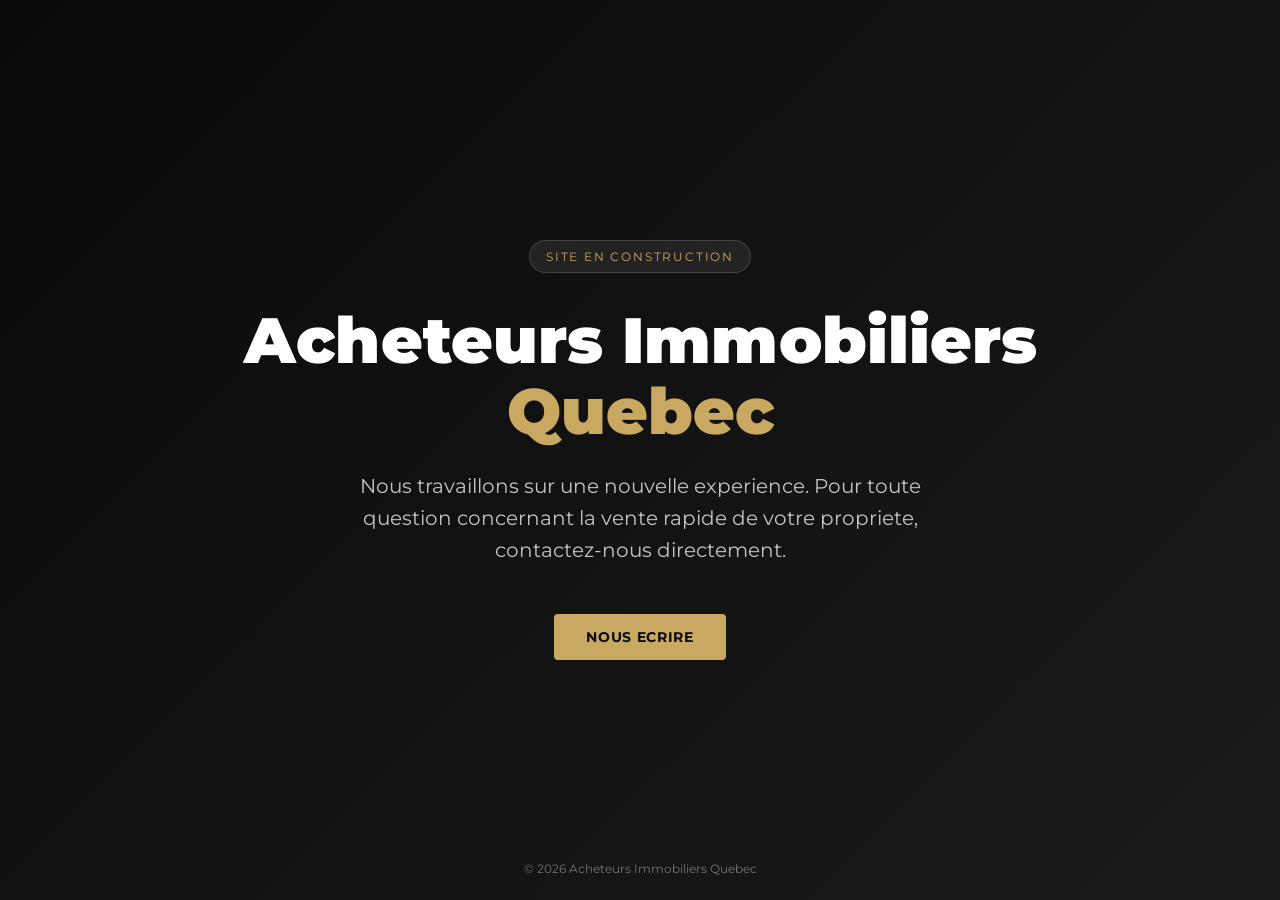
==== commit 8c77beb0: "feat: replace site with 'En construction' page on main" ====
--- a/index.html
+++ b/index.html
@@ -3,472 +3,32 @@
 <head>
     <meta charset="UTF-8">
     <meta name="viewport" content="width=device-width, initial-scale=1.0">
-    <title>Acheteurs Immobiliers Québec | Propriété vendue en 10 jours, argent en main</title>
-    <meta name="description" content="On achète votre maison, plex ou immeuble directement. Offre gratuite en 24h. Financement comptant. Zéro frais de courtier.">
-
-    <!-- Open Graph -->
-    <meta property="og:title" content="Acheteurs Immobiliers Québec | Propriété vendue en 10 jours">
-    <meta property="og:description" content="On achète votre maison, plex ou immeuble directement. Offre gratuite en 24h. Financement comptant. Zéro frais de courtier.">
-    <meta property="og:type" content="website">
-    
-    <!-- Fonts from Brand Guidelines -->
-    <link rel="preconnect" href="https://fonts.googleapis.com" />
-    <link rel="preconnect" href="https://fonts.gstatic.com" crossorigin />
-    <link href="https://fonts.googleapis.com/css2?family=Montserrat:wght@700;800;900&family=Roboto:wght@300;400;500;700&display=swap" rel="stylesheet" />
-    
-    <!-- CSS -->
-    <link rel="stylesheet" href="assets/css/style.css">
+    <title>Acheteurs Immobiliers Quebec | Site en construction</title>
+    <meta name="description" content="Notre site est presentement en construction. Revenez bientot pour decouvrir notre service d'achat immobilier au Quebec.">
+    <meta name="robots" content="noindex, nofollow">
+    <link rel="preconnect" href="https://fonts.googleapis.com">
+    <link rel="preconnect" href="https://fonts.gstatic.com" crossorigin>
+    <link href="https://fonts.googleapis.com/css2?family=Montserrat:wght@400;700;900&display=swap" rel="stylesheet">
+    <style>
+        * { margin: 0; padding: 0; box-sizing: border-box; }
+        html, body { height: 100%; font-family: 'Montserrat', sans-serif; background: linear-gradient(135deg, #0a0a0a 0%, #1a1a1a 100%); color: #fff; -webkit-font-smoothing: antialiased; }
+        .wrap { min-height: 100vh; display: flex; flex-direction: column; align-items: center; justify-content: center; padding: 2rem; text-align: center; }
+        .badge { display: inline-block; padding: 0.5rem 1rem; background: rgba(255,255,255,0.08); border: 1px solid rgba(255,255,255,0.15); border-radius: 999px; font-size: 0.75rem; letter-spacing: 0.15em; text-transform: uppercase; margin-bottom: 2rem; color: #c9a961; }
+        h1 { font-size: clamp(2rem, 6vw, 4rem); font-weight: 900; line-height: 1.1; margin-bottom: 1.5rem; max-width: 900px; }
+        h1 .accent { color: #c9a961; }
+        p.lead { font-size: clamp(1rem, 2vw, 1.25rem); font-weight: 400; opacity: 0.75; max-width: 600px; line-height: 1.6; margin-bottom: 3rem; }
+        .contact a { color: #0a0a0a; text-decoration: none; padding: 0.875rem 2rem; background: #c9a961; border-radius: 4px; font-weight: 700; font-size: 0.875rem; letter-spacing: 0.05em; text-transform: uppercase; display: inline-block; transition: opacity 0.2s ease; }
+        .contact a:hover { opacity: 0.85; }
+        footer { position: absolute; bottom: 1.5rem; left: 0; right: 0; text-align: center; font-size: 0.75rem; opacity: 0.4; }
+    </style>
 </head>
 <body>
-
-    <!-- 1. Header fixe -->
-    <header class="site-header">
-        <div class="container header-container">
-            <a href="#" class="logo">
-                <img src="assets/images/AIQ-TEXTE-BLANC_f4b2300d.png" alt="Acheteurs Immobiliers Québec" height="60">
-            </a>
-            
-            <button class="mobile-menu-toggle" aria-label="Ouvrir le menu">
-                <span></span>
-                <span></span>
-                <span></span>
-            </button>
-
-            <nav class="main-nav">
-                <ul>
-                    <li><a href="#">Accueil</a></li>
-                    <li><a href="#pourquoi-nous">À propos</a></li>
-                    <li><a href="#footer">Contact</a></li>
-                </ul>
-                <a href="#formulaire" class="mobile-cta">Obtenir mon offre gratuite</a>
-            </nav>
-            
-            <a href="tel:8196092810" class="header-phone desktop-only">819-609-2810</a>
-            <a href="#formulaire" class="btn header-cta desktop-only">Obtenir mon offre gratuite</a>
-        </div>
-    </header>
-
-    <main>
-        <!-- SB7 #1: Brand Hero (Concept Charte) -->
-        <section class="hero brand-hero">
-            <!-- Image composée (Maison + Bulle bleue) -->
-            <div class="hero-bg-bw" style="background-image: url('assets/images/hero-composed.png');"></div>
-            
-            <div class="container hero-container relative z-30">
-                <div class="hero-content">
-                    <h1 class="brand-title">
-                        <span class="brand-box-primary">VOTRE PROPRIÉTÉ VENDUE EN</span><br>
-                        <span class="brand-box-primary">10&nbsp;JOURS, ARGENT EN MAIN</span>
-                    </h1>
-                    <p class="subtitle brand-subtitle">
-                        <span class="brand-box-dark">PAS DE COURTIER. PAS DE RÉNOVATION. PAS D'ATTENTE.</span><br>
-                        <span class="brand-box-dark">ON ACHÈTE DIRECTEMENT VOTRE MAISON, PLEX OU IMMEUBLE.</span>
-                    </p>
-                    <p class="hook-line brand-hook">
-                        <span class="brand-box-white">OFFRE GRATUITE EN 24H. FINANCEMENT COMPTANT. ZÉRO FRAIS.</span>
-                    </p>
-                    <a href="#formulaire" class="btn btn-primary btn-large group mt-medium">
-                        <span class="btn-text">Recevoir une offre gratuite</span>
-                        <span class="btn-icon-wrapper">
-                            <svg xmlns="http://www.w3.org/2000/svg" viewBox="0 0 24 24" fill="none" stroke="currentColor" stroke-width="2" stroke-linecap="round" stroke-linejoin="round"><line x1="5" y1="12" x2="19" y2="12"></line><polyline points="12 5 19 12 12 19"></polyline></svg>
-                        </span>
-                    </a>
-                </div>
-            </div>
-            
-            <div class="hero-bottom-bar">
-                <div class="container hero-bar-container">
-                    <div class="hero-bar-logo">
-                        <img src="assets/images/AIQ-TEXTE-BLANC_f4b2300d.png" alt="Acheteurs Immobiliers Québec">
-                    </div>
-                    <div class="hero-bar-contact">
-                        <a href="https://acheteursimmobiliersquebec.com" class="hero-bar-item">
-                            <span class="hero-bar-icon">
-                                <svg xmlns="http://www.w3.org/2000/svg" viewBox="0 0 24 24" fill="none" stroke="currentColor" stroke-width="2" stroke-linecap="round" stroke-linejoin="round"><circle cx="12" cy="12" r="10"></circle><line x1="2" y1="12" x2="22" y2="12"></line><path d="M12 2a15.3 15.3 0 0 1 4 10 15.3 15.3 0 0 1-4 10 15.3 15.3 0 0 1-4-10 15.3 15.3 0 0 1 4-10z"></path></svg>
-                            </span>
-                            ACHETEURSIMMOBILIERSQUEBEC.COM
-                        </a>
-                        <a href="tel:8196092810" class="hero-bar-item hero-bar-phone">
-                            <span class="hero-bar-icon">
-                                <svg xmlns="http://www.w3.org/2000/svg" viewBox="0 0 24 24" fill="none" stroke="currentColor" stroke-width="2" stroke-linecap="round" stroke-linejoin="round"><path d="M22 16.92v3a2 2 0 0 1-2.18 2 19.79 19.79 0 0 1-8.63-3.07 19.5 19.5 0 0 1-6-6 19.79 19.79 0 0 1-3.07-8.67A2 2 0 0 1 4.11 2h3a2 2 0 0 1 2 1.72 12.84 12.84 0 0 0 .7 2.81 2 2 0 0 1-.45 2.11L8.09 9.91a16 16 0 0 0 6 6l1.27-1.27a2 2 0 0 1 2.11-.45 12.84 12.84 0 0 0 2.81.7A2 2 0 0 1 22 16.92z"></path></svg>
-                            </span>
-                            819-609-2810
-                        </a>
-                    </div>
-                </div>
-            </div>
-        </section>
-
-        <!-- SB7 #2: Problem — Nommer le probleme externe + interne + echec -->
-        <section id="situations" class="section-padding bg-light section-with-wave wave-flip" style="padding-top: 8rem;">
-            <div class="container">
-                <div class="situations-editorial">
-                    <div class="situations-intro">
-                        <h2 class="section-title">Vous vous reconnaissez?</h2>
-                        <p class="situations-desc">Personne ne devrait perdre sa propriété sans avoir d'options. Chaque semaine qui passe, c'est du stress en plus et des options en moins. <strong>On s'occupe de tout. Vous n'avez rien à gérer.</strong></p>
-                        <a href="#formulaire" class="btn btn-primary btn-large group">
-                            <span class="btn-text">Parlez-nous de votre situation</span>
-                            <span class="btn-icon-wrapper">
-                                <svg xmlns="http://www.w3.org/2000/svg" viewBox="0 0 24 24" fill="none" stroke="currentColor" stroke-width="2" stroke-linecap="round" stroke-linejoin="round"><line x1="5" y1="12" x2="19" y2="12"></line><polyline points="12 5 19 12 12 19"></polyline></svg>
-                            </span>
-                        </a>
-                    </div>
-                    <div class="situations-grid">
-                        <div class="situation-item">
-                            <div class="situation-icon"><svg xmlns="http://www.w3.org/2000/svg" viewBox="0 0 24 24" fill="none" stroke="currentColor" stroke-width="2" stroke-linecap="round" stroke-linejoin="round"><path d="M22 11.08V12a10 10 0 1 1-5.93-9.14"></path><polyline points="22 4 12 14.01 9 11.01"></polyline></svg></div>
-                            <span>Retard de paiements hypothécaires</span>
-                        </div>
-                        <div class="situation-item">
-                            <div class="situation-icon"><svg xmlns="http://www.w3.org/2000/svg" viewBox="0 0 24 24" fill="none" stroke="currentColor" stroke-width="2" stroke-linecap="round" stroke-linejoin="round"><path d="M22 11.08V12a10 10 0 1 1-5.93-9.14"></path><polyline points="22 4 12 14.01 9 11.01"></polyline></svg></div>
-                            <span>Séparation ou divorce</span>
-                        </div>
-                        <div class="situation-item">
-                            <div class="situation-icon"><svg xmlns="http://www.w3.org/2000/svg" viewBox="0 0 24 24" fill="none" stroke="currentColor" stroke-width="2" stroke-linecap="round" stroke-linejoin="round"><path d="M22 11.08V12a10 10 0 1 1-5.93-9.14"></path><polyline points="22 4 12 14.01 9 11.01"></polyline></svg></div>
-                            <span>Succession ou propriété héritée</span>
-                        </div>
-                        <div class="situation-item">
-                            <div class="situation-icon"><svg xmlns="http://www.w3.org/2000/svg" viewBox="0 0 24 24" fill="none" stroke="currentColor" stroke-width="2" stroke-linecap="round" stroke-linejoin="round"><path d="M22 11.08V12a10 10 0 1 1-5.93-9.14"></path><polyline points="22 4 12 14.01 9 11.01"></polyline></svg></div>
-                            <span>Besoin de vendre <span class="highlight">rapidement</span></span>
-                        </div>
-                        <div class="situation-item">
-                            <div class="situation-icon"><svg xmlns="http://www.w3.org/2000/svg" viewBox="0 0 24 24" fill="none" stroke="currentColor" stroke-width="2" stroke-linecap="round" stroke-linejoin="round"><path d="M22 11.08V12a10 10 0 1 1-5.93-9.14"></path><polyline points="22 4 12 14.01 9 11.01"></polyline></svg></div>
-                            <span>Propriété difficile à vendre</span>
-                        </div>
-                        <div class="situation-item">
-                            <div class="situation-icon"><svg xmlns="http://www.w3.org/2000/svg" viewBox="0 0 24 24" fill="none" stroke="currentColor" stroke-width="2" stroke-linecap="round" stroke-linejoin="round"><path d="M22 11.08V12a10 10 0 1 1-5.93-9.14"></path><polyline points="22 4 12 14.01 9 11.01"></polyline></svg></div>
-                            <span>Travaux importants nécessaires</span>
-                        </div>
-                    </div>
-                </div>
-            </div>
-            <div class="shape-divider-bottom">
-                <svg data-name="Layer 1" xmlns="http://www.w3.org/2000/svg" viewBox="0 0 1200 120" preserveAspectRatio="none">
-                    <path d="M0,0V46.29c47.79,22.2,103.59,32.17,158,28,70.36-5.37,136.33-33.31,206.8-37.5C438.64,32.43,512.34,53.67,583,72.05c69.27,18,138.3,24.88,209.4,13.08,36.15-6,69.85-17.84,104.45-29.34C989.49,25,1113-14.29,1200,52.47V0Z" class="shape-fill-primary"></path>
-                </svg>
-            </div>
-        </section>
-
-        <!-- Types de proprietes — Objection "Fit" -->
-        <section id="proprietes" class="section-padding bg-primary section-with-wave">
-            <div class="container">
-                <div class="section-header text-center">
-                    <h2 class="section-title">On achète tous les types de propriétés</h2>
-                    <p class="subtitle">Peu importe l'état ou la taille. Si vous êtes propriétaire, on peut vous faire une offre.</p>
-                </div>
-
-                <div class="property-grid">
-                    <div class="property-item">
-                        <div class="property-icon">
-                            <svg xmlns="http://www.w3.org/2000/svg" viewBox="0 0 24 24" fill="none" stroke="currentColor" stroke-width="1.5" stroke-linecap="round" stroke-linejoin="round"><path d="M3 9l9-7 9 7v11a2 2 0 0 1-2 2H5a2 2 0 0 1-2-2z"></path><polyline points="9 22 9 12 15 12 15 22"></polyline></svg>
-                        </div>
-                        <span>Maison</span>
-                    </div>
-                    <div class="property-item">
-                        <div class="property-icon">
-                            <svg xmlns="http://www.w3.org/2000/svg" viewBox="0 0 24 24" fill="none" stroke="currentColor" stroke-width="1.5" stroke-linecap="round" stroke-linejoin="round"><rect x="1" y="6" width="22" height="16" rx="2"></rect><path d="M1 10h22"></path><path d="M12 6v16"></path></svg>
-                        </div>
-                        <span>Condo</span>
-                    </div>
-                    <div class="property-item">
-                        <div class="property-icon">
-                            <svg xmlns="http://www.w3.org/2000/svg" viewBox="0 0 24 24" fill="none" stroke="currentColor" stroke-width="1.5" stroke-linecap="round" stroke-linejoin="round"><rect x="4" y="2" width="16" height="20" rx="2"></rect><path d="M9 22v-4h6v4"></path><path d="M8 6h.01"></path><path d="M16 6h.01"></path><path d="M8 10h.01"></path><path d="M16 10h.01"></path><path d="M8 14h.01"></path><path d="M16 14h.01"></path></svg>
-                        </div>
-                        <span>Plex / Duplex</span>
-                    </div>
-                    <div class="property-item">
-                        <div class="property-icon">
-                            <svg xmlns="http://www.w3.org/2000/svg" viewBox="0 0 24 24" fill="none" stroke="currentColor" stroke-width="1.5" stroke-linecap="round" stroke-linejoin="round"><rect x="2" y="4" width="20" height="18" rx="2"></rect><path d="M2 8h20"></path><path d="M2 12h20"></path><path d="M2 16h20"></path><path d="M6 4v18"></path><path d="M10 4v18"></path><path d="M14 4v18"></path><path d="M18 4v18"></path></svg>
-                        </div>
-                        <span>Immeuble</span>
-                    </div>
-                    <div class="property-item">
-                        <div class="property-icon">
-                            <svg xmlns="http://www.w3.org/2000/svg" viewBox="0 0 24 24" fill="none" stroke="currentColor" stroke-width="1.5" stroke-linecap="round" stroke-linejoin="round"><rect x="2" y="6" width="20" height="14" rx="0"></rect><path d="M2 20h20"></path><path d="M12 6v-2"></path></svg>
-                        </div>
-                        <span>Terrain</span>
-                    </div>
-                    <div class="property-item">
-                        <div class="property-icon">
-                            <svg xmlns="http://www.w3.org/2000/svg" viewBox="0 0 24 24" fill="none" stroke="currentColor" stroke-width="1.5" stroke-linecap="round" stroke-linejoin="round"><path d="M3 9l9-7 9 7v11a2 2 0 0 1-2 2H5a2 2 0 0 1-2-2z"></path><path d="M9 22v-6h6v6"></path><circle cx="12" cy="10" r="1"></circle></svg>
-                        </div>
-                        <span>Chalet</span>
-                    </div>
-                </div>
-
-                <p class="text-center mt-medium" style="color: rgba(255, 255, 255, 0.8); font-size: 0.95rem;">Trois-Rivières, Mauricie et Centre-du-Québec</p>
-            </div>
-            <div class="shape-divider-bottom">
-                <svg data-name="Layer 1" xmlns="http://www.w3.org/2000/svg" viewBox="0 0 1200 120" preserveAspectRatio="none">
-                    <path d="M0,0V5.63C149.93,59,314.09,71.32,475.83,42.57c43-7.64,84.23-20.12,127.61-26.46,59-8.63,112.48,12.24,165.56,35.4C827.93,77.22,886,95.24,951.2,90c86.53-7,172.46-45.71,248.8-84.81V0Z" class="shape-fill-light"></path>
-                </svg>
-            </div>
-        </section>
-
-        <!-- SB7 #3: Guide — Empathie + autorite -->
-        <section id="pourquoi-nous" class="section-padding bg-light section-with-wave wave-flip">
-            <div class="container">
-                <div class="section-header text-center">
-                    <h2 class="section-title">Pourquoi vendre avec nous?</h2>
-                    <p class="subtitle">On comprend que vendre dans une situation difficile, c'est stressant. C'est pour ça qu'on a simplifié chaque étape.</p>
-                </div>
-
-                <div class="cards-grid">
-                    <div class="card">
-                        <div class="card-img-top">
-                            <img src="assets/images/95784516 copie.png" alt="Rapidité et simplicité">
-                        </div>
-                        <div class="card-body">
-                            <h3><span class="highlight">Rapidité</span> et simplicité</h3>
-                            <p>Obtenez une offre en 24h et concluez la vente à la date de votre choix, sans attente.</p>
-                        </div>
-                    </div>
-                    <div class="card">
-                        <div class="card-img-top">
-                            <img src="assets/images/Gemini_Generated_Image_smpiswsmpiswsmpi.png" alt="Paiement comptant">
-                        </div>
-                        <div class="card-body">
-                            <h3>Paiement comptant</h3>
-                            <p>Pas de financement incertain. Nous avons les fonds pour acheter votre propriété immédiatement.</p>
-                        </div>
-                    </div>
-                    <div class="card">
-                        <div class="card-img-top">
-                            <img src="assets/images/Gemini_Generated_Image_mm7e46mm7e46mm7e.png" alt="Transaction sécurisée">
-                        </div>
-                        <div class="card-body">
-                            <h3>Transaction sécurisée</h3>
-                            <p>Tout se fait de manière légale et transparente chez le notaire, en toute tranquillité d'esprit.</p>
-                        </div>
-                    </div>
-                </div>
-
-                <div class="text-center mt-large">
-                    <a href="#formulaire" class="btn btn-primary btn-large group">
-                        <span class="btn-text">Obtenir mon offre</span>
-                        <span class="btn-icon-wrapper">
-                            <svg xmlns="http://www.w3.org/2000/svg" viewBox="0 0 24 24" fill="none" stroke="currentColor" stroke-width="2" stroke-linecap="round" stroke-linejoin="round"><line x1="5" y1="12" x2="19" y2="12"></line><polyline points="12 5 19 12 12 19"></polyline></svg>
-                        </span>
-                    </a>
-                </div>
-            </div>
-            <div class="shape-divider-bottom">
-                <svg data-name="Layer 1" xmlns="http://www.w3.org/2000/svg" viewBox="0 0 1200 120" preserveAspectRatio="none">
-                    <path d="M321.39,56.44c58-10.79,114.16-30.13,172-41.86,82.39-16.72,168.19-17.73,250.45-.39C823.78,31,906.67,72,985.66,92.83c70.05,18.48,146.53,26.09,214.34,3V0H0V27.35A600.21,600.21,0,0,0,321.39,56.44Z" class="shape-fill-primary"></path>
-                </svg>
-            </div>
-        </section>
-
-        <!-- SB7 #4: Plan — 3 etapes claires + SB7 #7: Success a l'etape 3 -->
-        <section id="processus" class="section-padding bg-primary section-with-wave">
-            <div class="container">
-                <div class="section-header text-center">
-                    <h2 class="section-title">Un processus simple en 3 étapes</h2>
-                </div>
-
-                <div class="process-steps">
-                    <div class="step shadow-lg">
-                        <div class="step-number">01</div>
-                        <h3>Remplissez le formulaire</h3>
-                        <p>En 2 minutes, donnez-nous les infos de base sur votre propriété.</p>
-                    </div>
-                    <div class="step shadow-lg">
-                        <div class="step-number">02</div>
-                        <h3>Recevez une offre <span class="highlight">rapide</span></h3>
-                        <p>Notre équipe analyse et vous contacte en 24h avec une proposition.</p>
-                    </div>
-                    <div class="step shadow-lg">
-                        <div class="step-number">03</div>
-                        <h3>Choisissez votre date</h3>
-                        <p>Vous acceptez, on conclut chez le notaire, et vous repartez l'esprit tranquille, argent en main.</p>
-                    </div>
-                </div>
-
-                <div class="text-center mt-large">
-                    <a href="#formulaire" class="btn btn-primary btn-large group">
-                        <span class="btn-text">Commencer maintenant</span>
-                        <span class="btn-icon-wrapper">
-                            <svg xmlns="http://www.w3.org/2000/svg" viewBox="0 0 24 24" fill="none" stroke="currentColor" stroke-width="2" stroke-linecap="round" stroke-linejoin="round"><line x1="5" y1="12" x2="19" y2="12"></line><polyline points="12 5 19 12 12 19"></polyline></svg>
-                        </span>
-                    </a>
-                </div>
-            </div>
-            <div class="shape-divider-bottom">
-                <svg data-name="Layer 1" xmlns="http://www.w3.org/2000/svg" viewBox="0 0 1200 120" preserveAspectRatio="none">
-                    <path d="M0,0V46.29c47.79,22.2,103.59,32.17,158,28,70.36-5.37,136.33-33.31,206.8-37.5C438.64,32.43,512.34,53.67,583,72.05c69.27,18,138.3,24.88,209.4,13.08,36.15-6,69.85-17.84,104.45-29.34C989.49,25,1113-14.29,1200,52.47V0Z" class="shape-fill-light"></path>
-                </svg>
-            </div>
-        </section>
-
-        <!-- FAQ — O/CO Framework (objections/counter-objections) -->
-        <section id="faq" class="section-padding bg-light section-with-wave wave-flip">
-            <div class="container">
-                <div class="section-header text-center">
-                    <h2 class="section-title">Questions fréquentes</h2>
-                </div>
-
-                <div class="faq-list">
-                    <div class="faq-item">
-                        <button class="faq-question">Est-ce que je vais recevoir un prix juste?</button>
-                        <div class="faq-answer-wrapper">
-                            <div class="faq-answer">Oui. Notre offre est basée sur la valeur marchande de votre propriété, son état actuel et le marché local. Vous n'êtes jamais obligé d'accepter.</div>
-                        </div>
-                    </div>
-
-                    <div class="faq-item">
-                        <button class="faq-question">Est-ce que je dois rénover avant de vendre?</button>
-                        <div class="faq-answer-wrapper">
-                            <div class="faq-answer">Non. On achète votre propriété dans l'état où elle est. Pas besoin de repeindre, de réparer ou de nettoyer.</div>
-                        </div>
-                    </div>
-
-                    <div class="faq-item">
-                        <button class="faq-question">Combien de temps ça prend vraiment?</button>
-                        <div class="faq-answer-wrapper">
-                            <div class="faq-answer">Vous recevez une offre en 24h. Si vous acceptez, la transaction se conclut chez le notaire en aussi peu que 10 jours. Vous choisissez la date.</div>
-                        </div>
-                    </div>
-
-                    <div class="faq-item">
-                        <button class="faq-question">Est-ce qu'il y a des frais cachés?</button>
-                        <div class="faq-answer-wrapper">
-                            <div class="faq-answer">Aucun. Pas de commission de courtier, pas de frais d'évaluation, pas de frais de dossier. L'offre qu'on vous fait, c'est le montant que vous recevez.</div>
-                        </div>
-                    </div>
-
-                    <div class="faq-item">
-                        <button class="faq-question">Est-ce que c'est légal et sécuritaire?</button>
-                        <div class="faq-answer-wrapper">
-                            <div class="faq-answer">Absolument. Chaque transaction se fait chez un notaire, comme toute vente immobilière au Québec. Tout est légal, transparent et documenté.</div>
-                        </div>
-                    </div>
-                </div>
-            </div>
-            <div class="shape-divider-bottom">
-                <svg data-name="Layer 1" xmlns="http://www.w3.org/2000/svg" viewBox="0 0 1200 120" preserveAspectRatio="none">
-                    <path d="M0,0V5.63C149.93,59,314.09,71.32,475.83,42.57c43-7.64,84.23-20.12,127.61-26.46,59-8.63,112.48,12.24,165.56,35.4C827.93,77.22,886,95.24,951.2,90c86.53-7,172.46-45.71,248.8-84.81V0Z" class="shape-fill-primary"></path>
-                </svg>
-            </div>
-        </section>
-
-        <!-- SB7 #5: Call to Action — Le formulaire -->
-        <section id="formulaire" class="section-padding bg-primary">
-            <div class="container form-container">
-                <div class="form-wrapper shadow-xl">
-                    <div class="form-image-side" style="background-image: url('assets/images/form-portrait.png');">
-                    </div>
-                    
-                    <div class="form-content-side">
-                        <div class="section-header text-center">
-                            <h2 class="section-title">Obtenez votre offre gratuite</h2>
-                            <p class="subtitle">Remplissez le formulaire. Notre équipe vous contacte en 24h.</p>
-                        </div>
-
-                        <form id="contact-form" class="contact-form" novalidate>
-                            <div class="form-group">
-                                <label for="nom">Votre nom *</label>
-                                <input type="text" id="nom" name="nom" required placeholder="Jean Tremblay">
-                            </div>
-
-                            <div class="form-group">
-                                <label for="telephone">Votre téléphone *</label>
-                                <input type="tel" id="telephone" name="telephone" required placeholder="819-555-1234">
-                            </div>
-
-                            <div class="form-group">
-                                <label for="adresse">Adresse de la propriété *</label>
-                                <input type="text" id="adresse" name="adresse" required placeholder="123 rue Principale, Trois-Rivières">
-                            </div>
-
-                            <button type="submit" id="btn-submit" class="btn btn-primary btn-block btn-submit group">
-                                <span class="btn-text">Obtenir mon offre gratuite</span>
-                                <span class="btn-icon-wrapper">
-                                    <svg xmlns="http://www.w3.org/2000/svg" viewBox="0 0 24 24" fill="none" stroke="currentColor" stroke-width="2" stroke-linecap="round" stroke-linejoin="round"><line x1="5" y1="12" x2="19" y2="12"></line><polyline points="12 5 19 12 12 19"></polyline></svg>
-                                </span>
-                            </button>
-                            <p class="form-mentions text-center">Gratuit. Sans engagement. Réponse en 24h.</p>
-
-                            <div id="form-success" class="form-feedback form-feedback--success" style="display:none;">
-                                Merci! Notre équipe vous contacte dans les 24h.
-                            </div>
-                            <div id="form-error" class="form-feedback form-feedback--error" style="display:none;">
-                                Une erreur s'est produite. Appelez-nous au <a href="tel:8196092810">819-609-2810</a>.
-                            </div>
-                        </form>
-                    </div>
-                </div>
-            </div>
-        </section>
-
-        <!-- Modal de succès (Popup) -->
-        <div id="success-modal" class="modal-overlay" style="display: none;">
-            <div class="modal-content">
-                <button class="modal-close" aria-label="Fermer">&times;</button>
-                <div class="modal-icon">
-                    <svg xmlns="http://www.w3.org/2000/svg" viewBox="0 0 24 24" fill="none" stroke="currentColor" stroke-width="2" stroke-linecap="round" stroke-linejoin="round"><path d="M22 11.08V12a10 10 0 1 1-5.93-9.14"></path><polyline points="22 4 12 14.01 9 11.01"></polyline></svg>
-                </div>
-                <h3>Merci pour votre demande!</h3>
-                <p>Notre équipe a bien reçu vos informations. Un expert vous contactera d'ici <strong>24 heures</strong> avec votre offre sans engagement.</p>
-                <button class="btn btn-primary btn-block modal-btn-close">Retourner au site</button>
-            </div>
-        </div>
-
-        <!-- SB7 #7: Success — Reassurance finale -->
-        <section class="success-section relative">
-            <div class="shape-divider-top">
-                <svg data-name="Layer 1" xmlns="http://www.w3.org/2000/svg" viewBox="0 0 1200 120" preserveAspectRatio="none">
-                    <path d="M321.39,56.44c58-10.79,114.16-30.13,172-41.86,82.39-16.72,168.19-17.73,250.45-.39C823.78,31,906.67,72,985.66,92.83c70.05,18.48,146.53,26.09,214.34,3V0H0V27.35A600.21,600.21,0,0,0,321.39,56.44Z" class="shape-fill-primary-bottom"></path>
-                </svg>
-            </div>
-            <div class="success-bg" style="background-image: url('assets/images/maison-bw.png');"></div>
-            <div class="container relative z-10">
-                <div class="success-content">
-                    <h2 class="section-title">Sans pression. Sans obligation.</h2>
-                    <p class="subtitle">Vous êtes libre d'accepter ou non notre offre. Aucun engagement jusqu'à la signature chez le notaire.</p>
-                    <a href="#formulaire" class="btn btn-primary btn-large mt-medium group">
-                        <span class="btn-text">Recevoir mon offre gratuite</span>
-                        <span class="btn-icon-wrapper">
-                            <svg xmlns="http://www.w3.org/2000/svg" viewBox="0 0 24 24" fill="none" stroke="currentColor" stroke-width="2" stroke-linecap="round" stroke-linejoin="round"><line x1="5" y1="12" x2="19" y2="12"></line><polyline points="12 5 19 12 12 19"></polyline></svg>
-                        </span>
-                    </a>
-                </div>
-            </div>
-        </section>
-
+    <main class="wrap">
+        <span class="badge">Site en construction</span>
+        <h1>Acheteurs Immobiliers <span class="accent">Quebec</span></h1>
+        <p class="lead">Nous travaillons sur une nouvelle experience. Pour toute question concernant la vente rapide de votre propriete, contactez-nous directement.</p>
+        <div class="contact"><a href="mailto:info@acheteursimmobiliersquebec.com">Nous ecrire</a></div>
     </main>
-
-    <!-- 9. Footer -->
-    <footer id="footer" class="site-footer">
-        <div class="container footer-container">
-            <div class="footer-brand">
-                <img src="assets/images/AIQ-TEXTE-BLANC_f4b2300d.png" alt="Acheteurs Immobiliers Québec" class="footer-logo-img">
-                <p class="footer-tagline">Nous achetons les propriétés <span class="highlight">rapidement</span>, sans commission et sans tracas.</p>
-            </div>
-            
-            <div class="footer-contact">
-                <h3>Contact</h3>
-                <p>Tél : <a href="tel:8196092810">819-609-2810</a></p>
-                <p>Courriel : <a href="mailto:info@acheteurimmobilierquebec.com">info@acheteurimmobilierquebec.com</a></p>
-                <p>Adresse : Trois-Rivières, Québec</p>
-            </div>
-            
-            <div class="footer-links">
-                <h3>Liens rapides</h3>
-                <ul>
-                    <li><a href="#">Accueil</a></li>
-                    <li><a href="#pourquoi-nous">À propos</a></li>
-                    <li><a href="#formulaire">Contact</a></li>
-                </ul>
-            </div>
-        </div>
-        
-        <div class="footer-bottom">
-            <div class="container">
-                <p>&copy; <span id="current-year">2026</span> Acheteurs Immobiliers Québec. Tous droits réservés.</p>
-            </div>
-        </div>
-    </footer>
-
-    <!-- Scripts -->
-    <script src="assets/js/main.js"></script>
+    <footer>&copy; 2026 Acheteurs Immobiliers Quebec</footer>
 </body>
-</html>+</html>
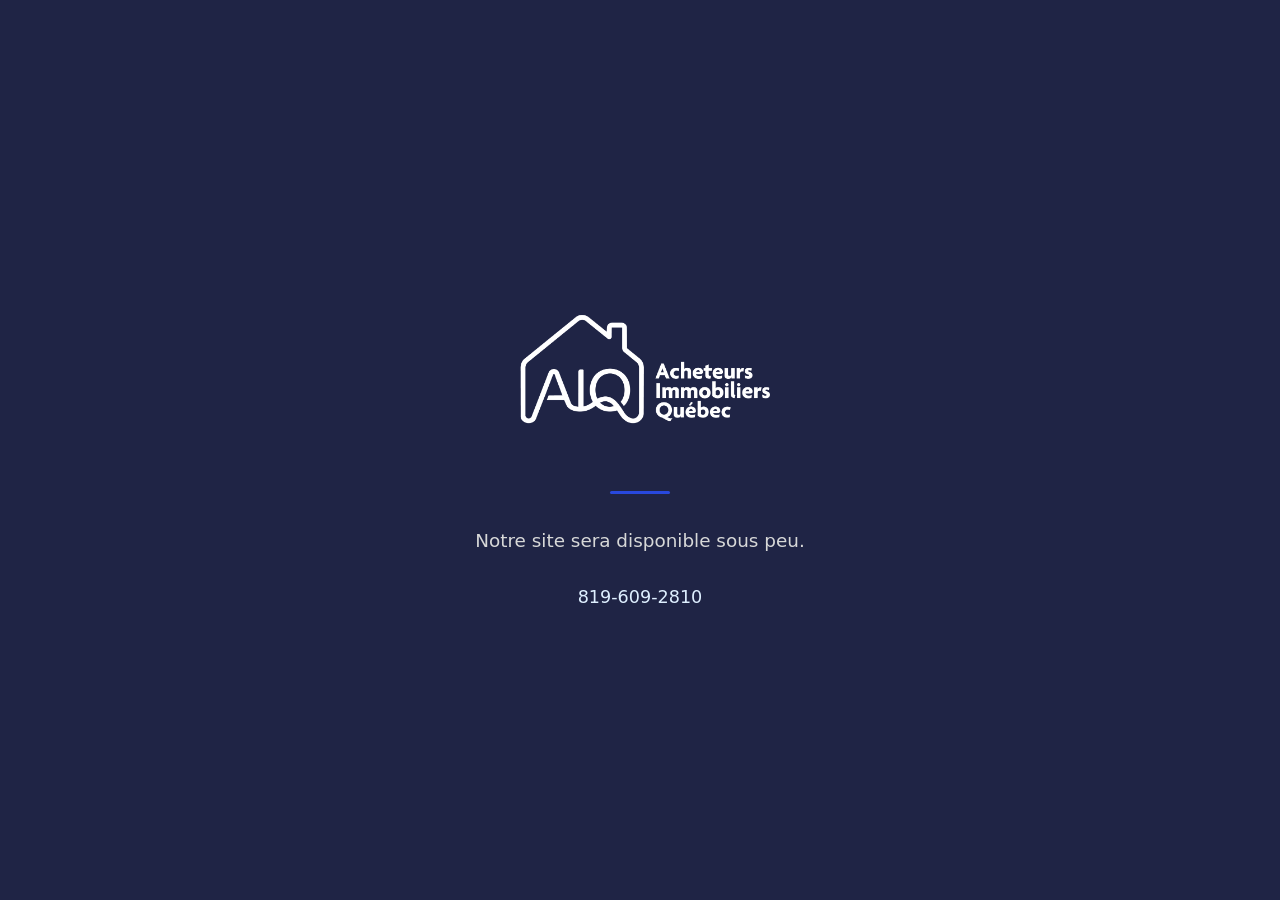
==== commit c92ab7b5: "fix: replace coming-soon with brand colors (blue/white) and AIQ logo Dark/gold design replaced with " ====
--- a/index.html
+++ b/index.html
@@ -3,32 +3,63 @@
 <head>
     <meta charset="UTF-8">
     <meta name="viewport" content="width=device-width, initial-scale=1.0">
-    <title>Acheteurs Immobiliers Quebec | Site en construction</title>
-    <meta name="description" content="Notre site est presentement en construction. Revenez bientot pour decouvrir notre service d'achat immobilier au Quebec.">
+    <title>Acheteurs Immobiliers Quebec</title>
     <meta name="robots" content="noindex, nofollow">
-    <link rel="preconnect" href="https://fonts.googleapis.com">
-    <link rel="preconnect" href="https://fonts.gstatic.com" crossorigin>
-    <link href="https://fonts.googleapis.com/css2?family=Montserrat:wght@400;700;900&display=swap" rel="stylesheet">
     <style>
         * { margin: 0; padding: 0; box-sizing: border-box; }
-        html, body { height: 100%; font-family: 'Montserrat', sans-serif; background: linear-gradient(135deg, #0a0a0a 0%, #1a1a1a 100%); color: #fff; -webkit-font-smoothing: antialiased; }
-        .wrap { min-height: 100vh; display: flex; flex-direction: column; align-items: center; justify-content: center; padding: 2rem; text-align: center; }
-        .badge { display: inline-block; padding: 0.5rem 1rem; background: rgba(255,255,255,0.08); border: 1px solid rgba(255,255,255,0.15); border-radius: 999px; font-size: 0.75rem; letter-spacing: 0.15em; text-transform: uppercase; margin-bottom: 2rem; color: #c9a961; }
-        h1 { font-size: clamp(2rem, 6vw, 4rem); font-weight: 900; line-height: 1.1; margin-bottom: 1.5rem; max-width: 900px; }
-        h1 .accent { color: #c9a961; }
-        p.lead { font-size: clamp(1rem, 2vw, 1.25rem); font-weight: 400; opacity: 0.75; max-width: 600px; line-height: 1.6; margin-bottom: 3rem; }
-        .contact a { color: #0a0a0a; text-decoration: none; padding: 0.875rem 2rem; background: #c9a961; border-radius: 4px; font-weight: 700; font-size: 0.875rem; letter-spacing: 0.05em; text-transform: uppercase; display: inline-block; transition: opacity 0.2s ease; }
-        .contact a:hover { opacity: 0.85; }
-        footer { position: absolute; bottom: 1.5rem; left: 0; right: 0; text-align: center; font-size: 0.75rem; opacity: 0.4; }
+        body {
+            min-height: 100vh;
+            display: flex;
+            align-items: center;
+            justify-content: center;
+            font-family: 'Roboto', system-ui, sans-serif;
+            background: #1f2445;
+            color: #ffffff;
+        }
+        .container {
+            text-align: center;
+            padding: 2rem;
+            max-width: 500px;
+        }
+        .logo {
+            width: 280px;
+            margin-bottom: 2.5rem;
+        }
+        .divider {
+            width: 60px;
+            height: 3px;
+            background: #2848dd;
+            margin: 0 auto 2rem;
+            border-radius: 2px;
+        }
+        p {
+            font-size: 1.15rem;
+            font-weight: 300;
+            line-height: 1.6;
+            color: #d7d8d8;
+        }
+        .phone {
+            margin-top: 2rem;
+            font-size: 1.1rem;
+            color: #deefff;
+        }
+        .phone a {
+            color: #deefff;
+            text-decoration: none;
+        }
+        .phone a:hover {
+            text-decoration: underline;
+        }
     </style>
 </head>
 <body>
-    <main class="wrap">
-        <span class="badge">Site en construction</span>
-        <h1>Acheteurs Immobiliers <span class="accent">Quebec</span></h1>
-        <p class="lead">Nous travaillons sur une nouvelle experience. Pour toute question concernant la vente rapide de votre propriete, contactez-nous directement.</p>
-        <div class="contact"><a href="mailto:info@acheteursimmobiliersquebec.com">Nous ecrire</a></div>
-    </main>
-    <footer>&copy; 2026 Acheteurs Immobiliers Quebec</footer>
+    <div class="container">
+        <img src="assets/images/AIQ-TEXTE-BLANC_f4b2300d.png" alt="Acheteurs Immobiliers Quebec" class="logo">
+        <div class="divider"></div>
+        <p>Notre site sera disponible sous peu.</p>
+        <div class="phone">
+            <a href="tel:8196092810">819-609-2810</a>
+        </div>
+    </div>
 </body>
 </html>
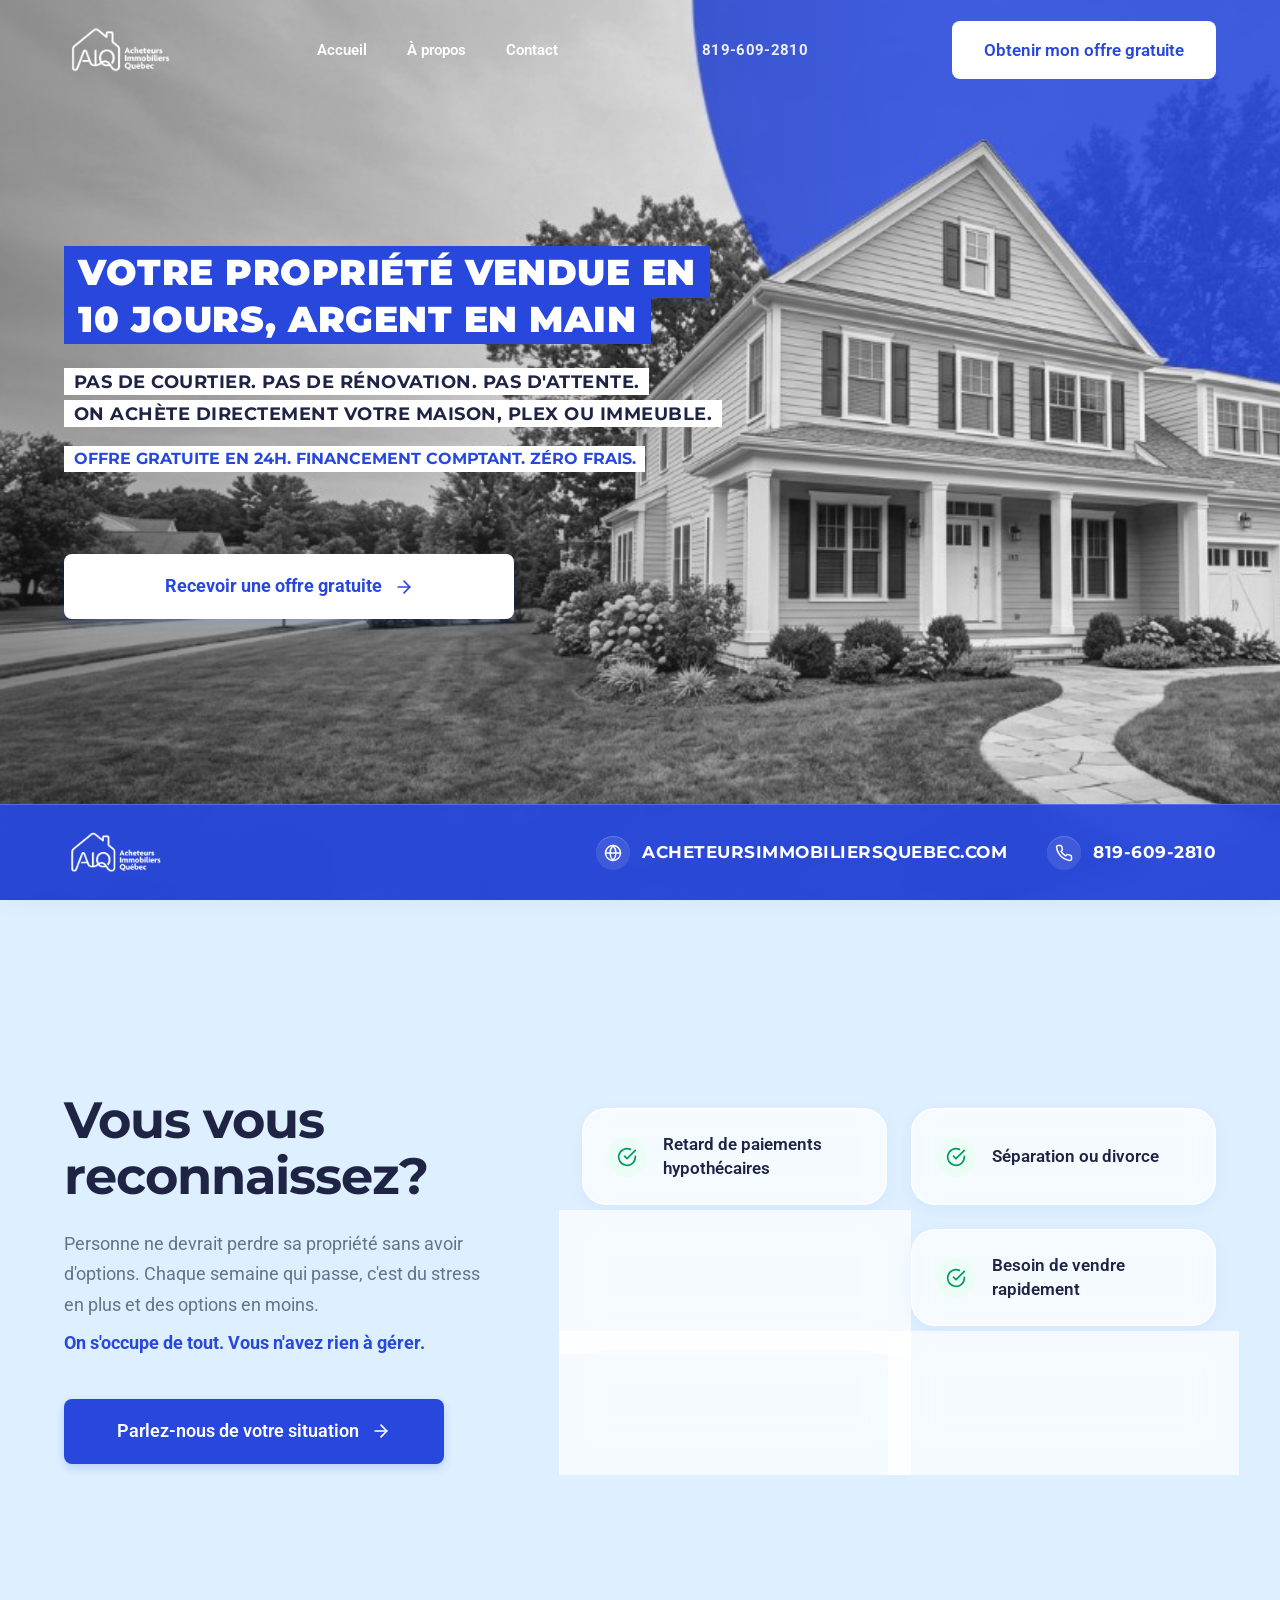
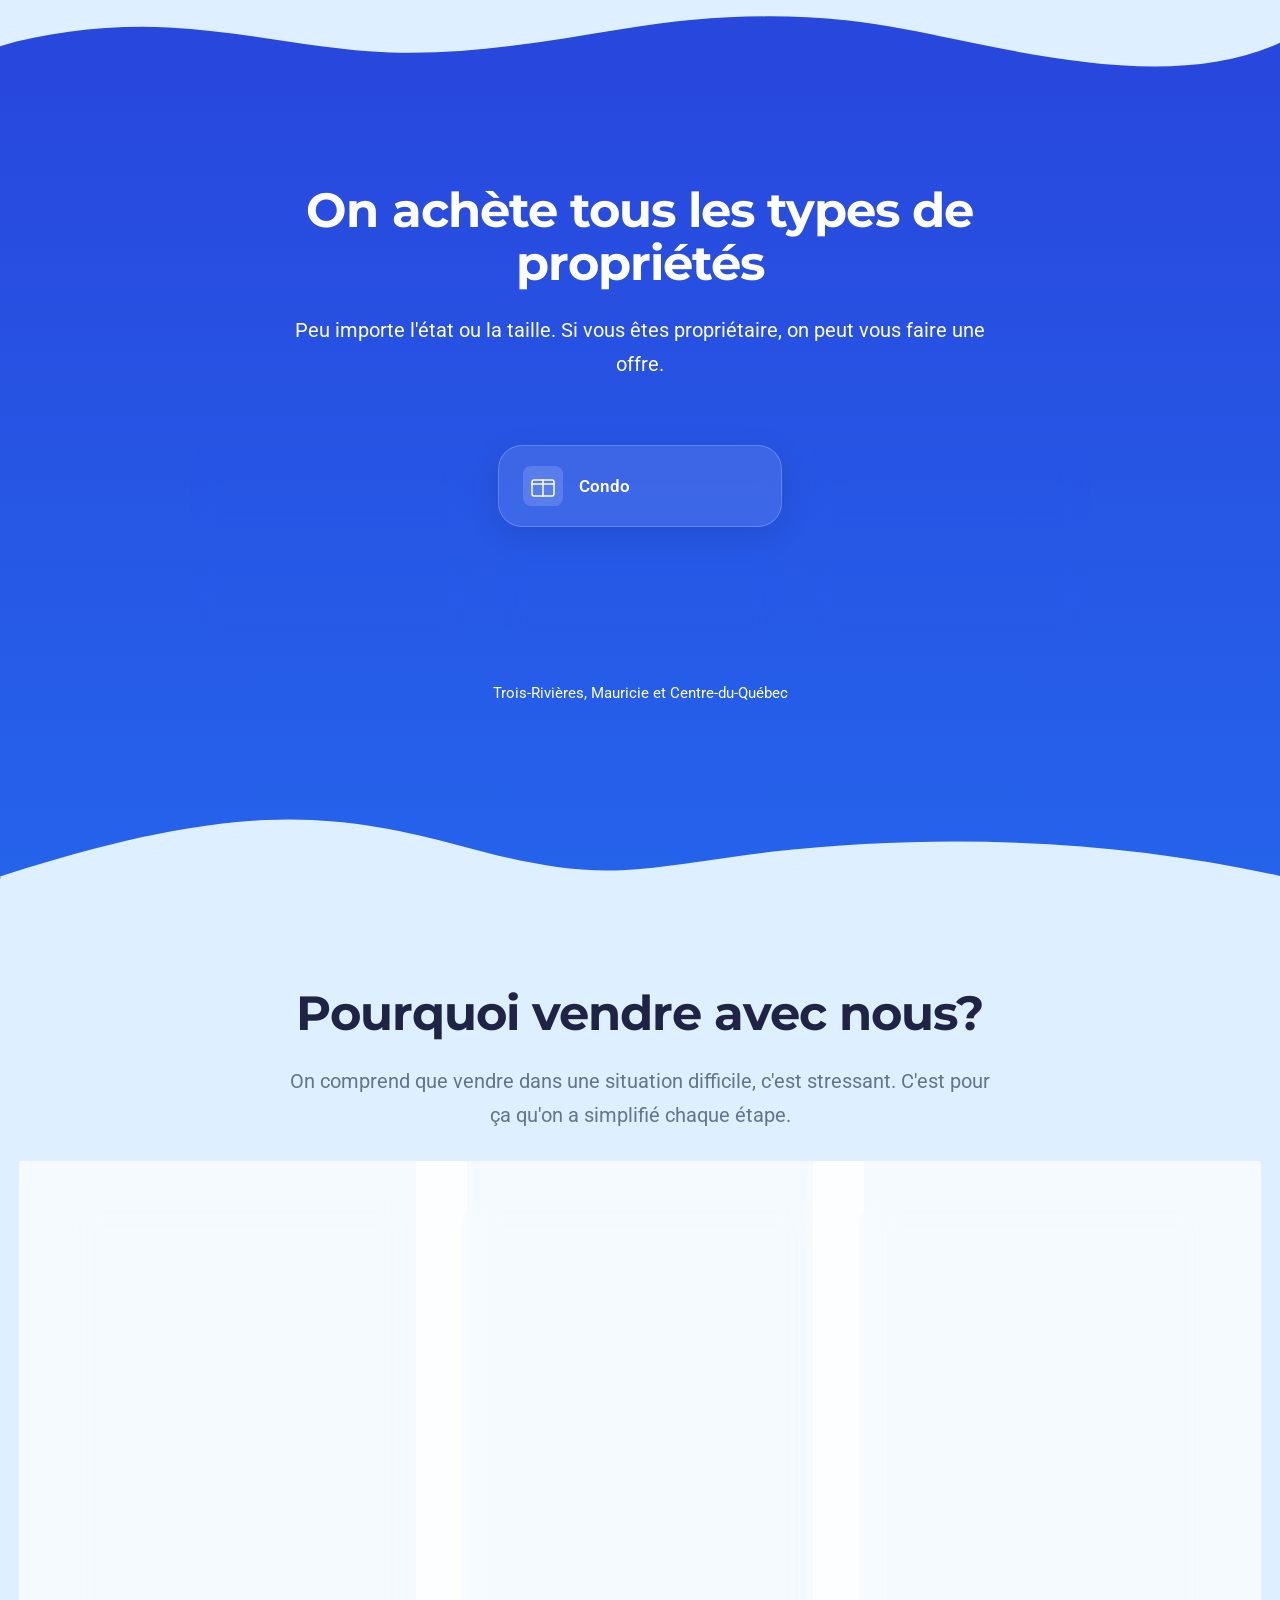
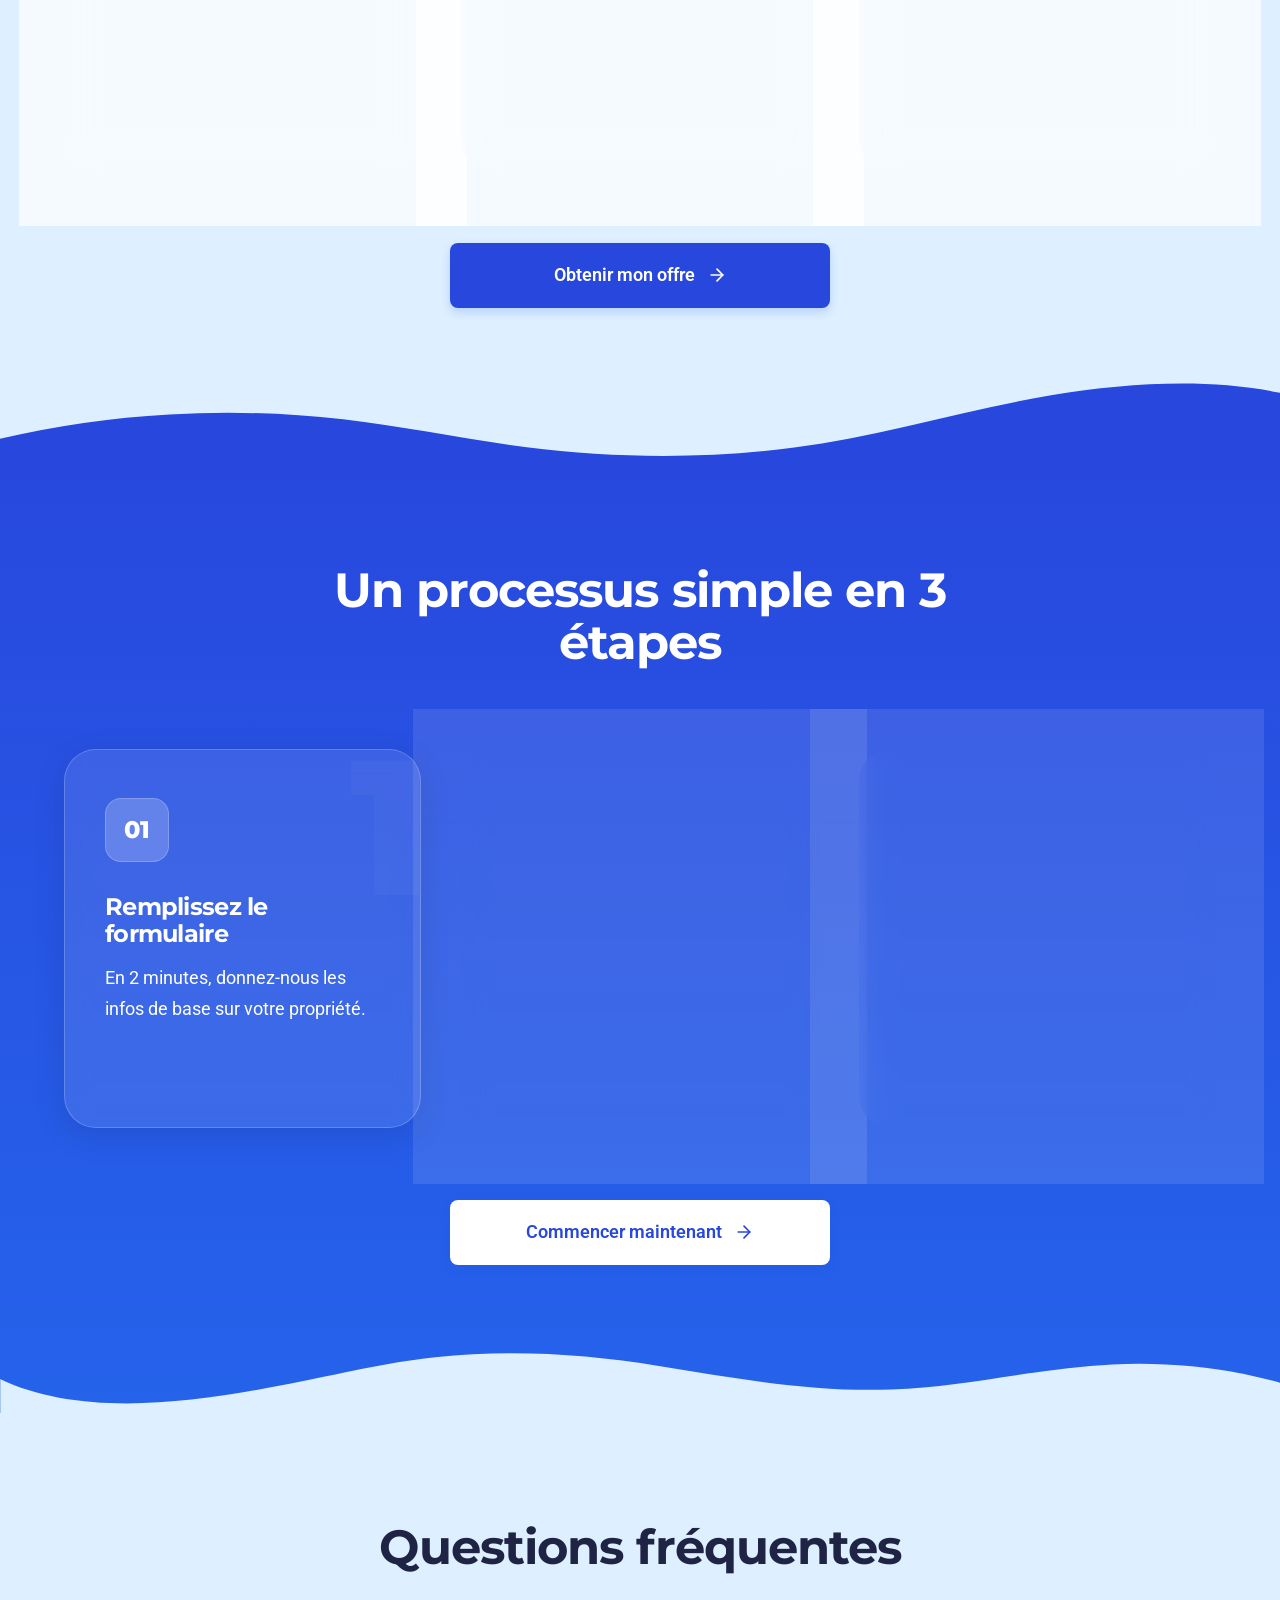
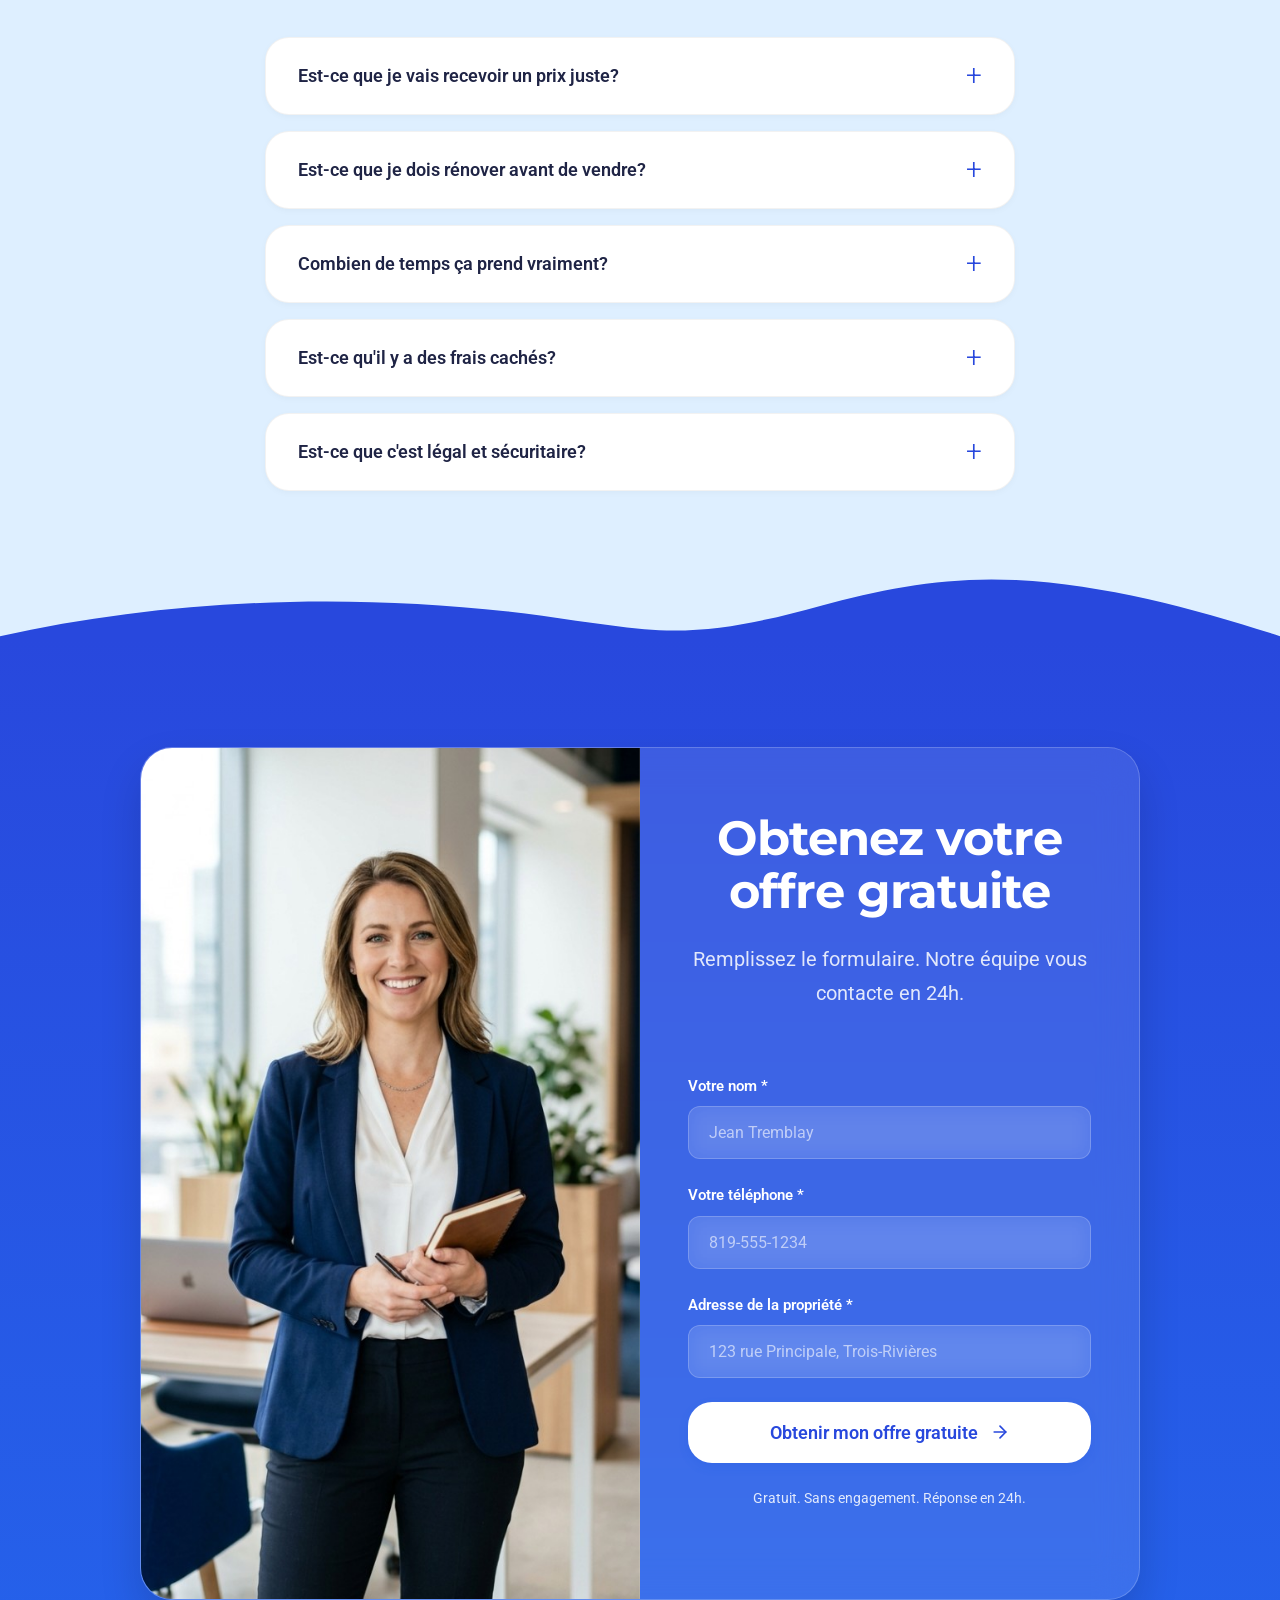
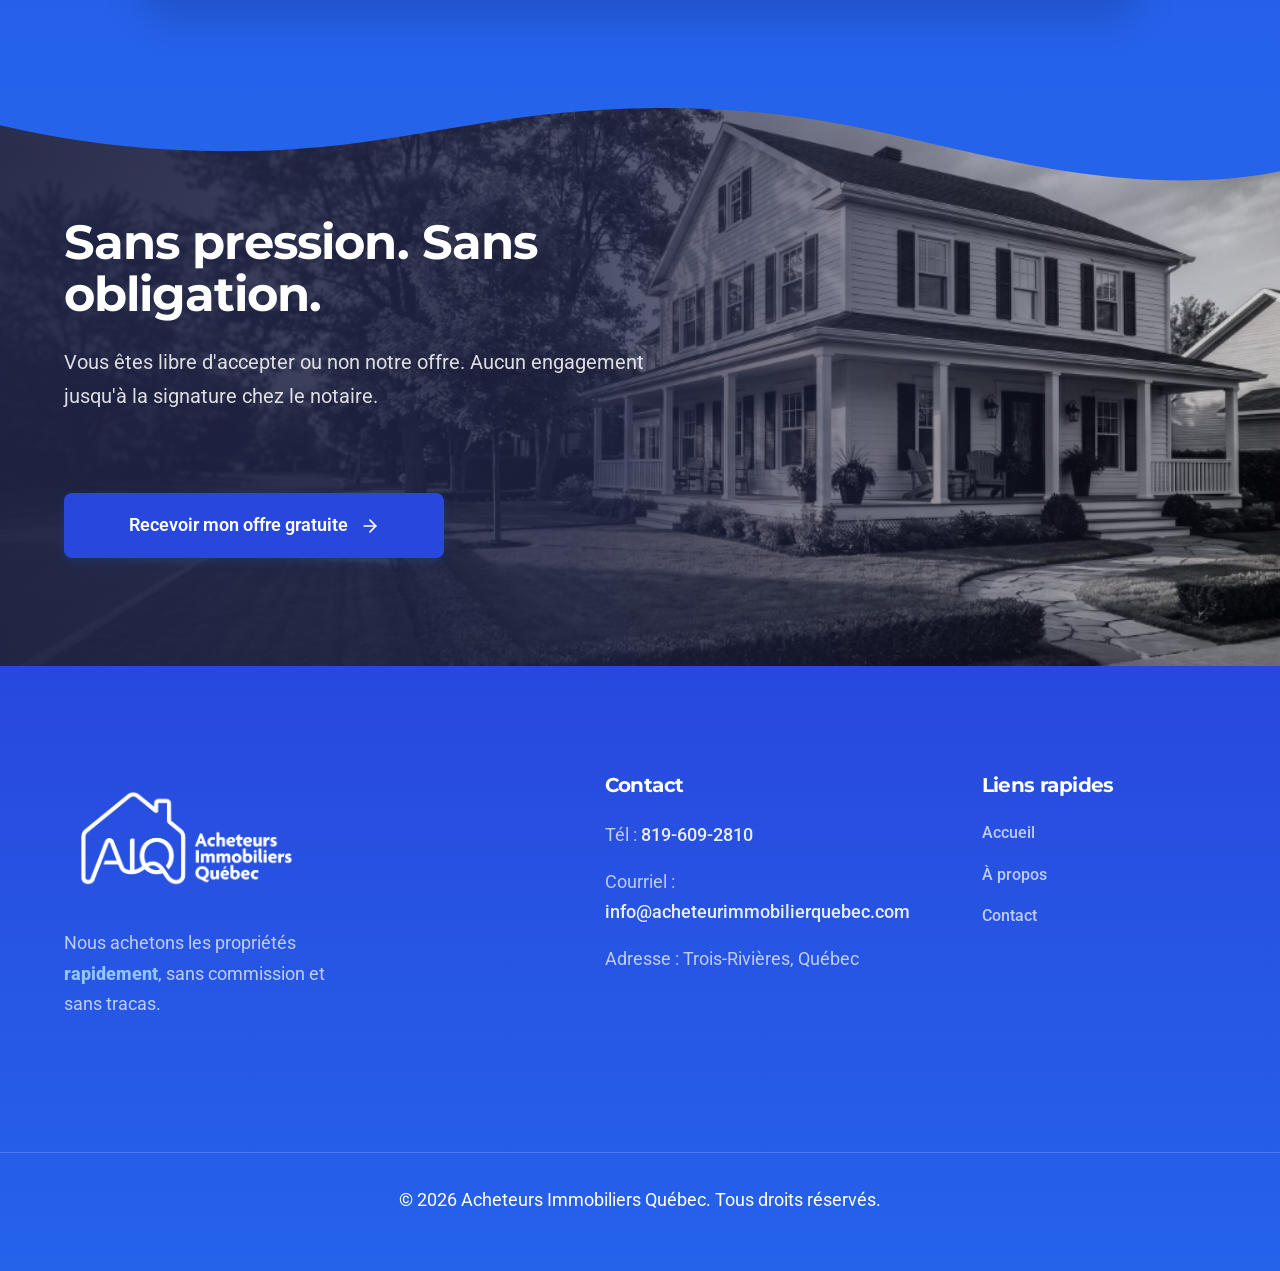
==== commit 061c85f9: "fix: restore real site on dev branch (coming-soon is main only) Co-Authored-By: Claude Opus 4.6 (1M " ====
--- a/index.html
+++ b/index.html
@@ -3,63 +3,472 @@
 <head>
     <meta charset="UTF-8">
     <meta name="viewport" content="width=device-width, initial-scale=1.0">
-    <title>Acheteurs Immobiliers Quebec</title>
-    <meta name="robots" content="noindex, nofollow">
-    <style>
-        * { margin: 0; padding: 0; box-sizing: border-box; }
-        body {
-            min-height: 100vh;
-            display: flex;
-            align-items: center;
-            justify-content: center;
-            font-family: 'Roboto', system-ui, sans-serif;
-            background: #1f2445;
-            color: #ffffff;
-        }
-        .container {
-            text-align: center;
-            padding: 2rem;
-            max-width: 500px;
-        }
-        .logo {
-            width: 280px;
-            margin-bottom: 2.5rem;
-        }
-        .divider {
-            width: 60px;
-            height: 3px;
-            background: #2848dd;
-            margin: 0 auto 2rem;
-            border-radius: 2px;
-        }
-        p {
-            font-size: 1.15rem;
-            font-weight: 300;
-            line-height: 1.6;
-            color: #d7d8d8;
-        }
-        .phone {
-            margin-top: 2rem;
-            font-size: 1.1rem;
-            color: #deefff;
-        }
-        .phone a {
-            color: #deefff;
-            text-decoration: none;
-        }
-        .phone a:hover {
-            text-decoration: underline;
-        }
-    </style>
+    <title>Acheteurs Immobiliers Québec | Propriété vendue en 10 jours, argent en main</title>
+    <meta name="description" content="On achète votre maison, plex ou immeuble directement. Offre gratuite en 24h. Financement comptant. Zéro frais de courtier.">
+
+    <!-- Open Graph -->
+    <meta property="og:title" content="Acheteurs Immobiliers Québec | Propriété vendue en 10 jours">
+    <meta property="og:description" content="On achète votre maison, plex ou immeuble directement. Offre gratuite en 24h. Financement comptant. Zéro frais de courtier.">
+    <meta property="og:type" content="website">
+    
+    <!-- Fonts from Brand Guidelines -->
+    <link rel="preconnect" href="https://fonts.googleapis.com" />
+    <link rel="preconnect" href="https://fonts.gstatic.com" crossorigin />
+    <link href="https://fonts.googleapis.com/css2?family=Montserrat:wght@700;800;900&family=Roboto:wght@300;400;500;700&display=swap" rel="stylesheet" />
+    
+    <!-- CSS -->
+    <link rel="stylesheet" href="assets/css/style.css">
 </head>
 <body>
-    <div class="container">
-        <img src="assets/images/AIQ-TEXTE-BLANC_f4b2300d.png" alt="Acheteurs Immobiliers Quebec" class="logo">
-        <div class="divider"></div>
-        <p>Notre site sera disponible sous peu.</p>
-        <div class="phone">
-            <a href="tel:8196092810">819-609-2810</a>
+
+    <!-- 1. Header fixe -->
+    <header class="site-header">
+        <div class="container header-container">
+            <a href="#" class="logo">
+                <img src="assets/images/AIQ-TEXTE-BLANC_f4b2300d.png" alt="Acheteurs Immobiliers Québec" height="60">
+            </a>
+            
+            <button class="mobile-menu-toggle" aria-label="Ouvrir le menu">
+                <span></span>
+                <span></span>
+                <span></span>
+            </button>
+
+            <nav class="main-nav">
+                <ul>
+                    <li><a href="#">Accueil</a></li>
+                    <li><a href="#pourquoi-nous">À propos</a></li>
+                    <li><a href="#footer">Contact</a></li>
+                </ul>
+                <a href="#formulaire" class="mobile-cta">Obtenir mon offre gratuite</a>
+            </nav>
+            
+            <a href="tel:8196092810" class="header-phone desktop-only">819-609-2810</a>
+            <a href="#formulaire" class="btn header-cta desktop-only">Obtenir mon offre gratuite</a>
         </div>
-    </div>
+    </header>
+
+    <main>
+        <!-- SB7 #1: Brand Hero (Concept Charte) -->
+        <section class="hero brand-hero">
+            <!-- Image composée (Maison + Bulle bleue) -->
+            <div class="hero-bg-bw" style="background-image: url('assets/images/hero-composed.png');"></div>
+            
+            <div class="container hero-container relative z-30">
+                <div class="hero-content">
+                    <h1 class="brand-title">
+                        <span class="brand-box-primary">VOTRE PROPRIÉTÉ VENDUE EN</span><br>
+                        <span class="brand-box-primary">10&nbsp;JOURS, ARGENT EN MAIN</span>
+                    </h1>
+                    <p class="subtitle brand-subtitle">
+                        <span class="brand-box-dark">PAS DE COURTIER. PAS DE RÉNOVATION. PAS D'ATTENTE.</span><br>
+                        <span class="brand-box-dark">ON ACHÈTE DIRECTEMENT VOTRE MAISON, PLEX OU IMMEUBLE.</span>
+                    </p>
+                    <p class="hook-line brand-hook">
+                        <span class="brand-box-white">OFFRE GRATUITE EN 24H. FINANCEMENT COMPTANT. ZÉRO FRAIS.</span>
+                    </p>
+                    <a href="#formulaire" class="btn btn-primary btn-large group mt-medium">
+                        <span class="btn-text">Recevoir une offre gratuite</span>
+                        <span class="btn-icon-wrapper">
+                            <svg xmlns="http://www.w3.org/2000/svg" viewBox="0 0 24 24" fill="none" stroke="currentColor" stroke-width="2" stroke-linecap="round" stroke-linejoin="round"><line x1="5" y1="12" x2="19" y2="12"></line><polyline points="12 5 19 12 12 19"></polyline></svg>
+                        </span>
+                    </a>
+                </div>
+            </div>
+            
+            <div class="hero-bottom-bar">
+                <div class="container hero-bar-container">
+                    <div class="hero-bar-logo">
+                        <img src="assets/images/AIQ-TEXTE-BLANC_f4b2300d.png" alt="Acheteurs Immobiliers Québec">
+                    </div>
+                    <div class="hero-bar-contact">
+                        <a href="https://acheteursimmobiliersquebec.com" class="hero-bar-item">
+                            <span class="hero-bar-icon">
+                                <svg xmlns="http://www.w3.org/2000/svg" viewBox="0 0 24 24" fill="none" stroke="currentColor" stroke-width="2" stroke-linecap="round" stroke-linejoin="round"><circle cx="12" cy="12" r="10"></circle><line x1="2" y1="12" x2="22" y2="12"></line><path d="M12 2a15.3 15.3 0 0 1 4 10 15.3 15.3 0 0 1-4 10 15.3 15.3 0 0 1-4-10 15.3 15.3 0 0 1 4-10z"></path></svg>
+                            </span>
+                            ACHETEURSIMMOBILIERSQUEBEC.COM
+                        </a>
+                        <a href="tel:8196092810" class="hero-bar-item hero-bar-phone">
+                            <span class="hero-bar-icon">
+                                <svg xmlns="http://www.w3.org/2000/svg" viewBox="0 0 24 24" fill="none" stroke="currentColor" stroke-width="2" stroke-linecap="round" stroke-linejoin="round"><path d="M22 16.92v3a2 2 0 0 1-2.18 2 19.79 19.79 0 0 1-8.63-3.07 19.5 19.5 0 0 1-6-6 19.79 19.79 0 0 1-3.07-8.67A2 2 0 0 1 4.11 2h3a2 2 0 0 1 2 1.72 12.84 12.84 0 0 0 .7 2.81 2 2 0 0 1-.45 2.11L8.09 9.91a16 16 0 0 0 6 6l1.27-1.27a2 2 0 0 1 2.11-.45 12.84 12.84 0 0 0 2.81.7A2 2 0 0 1 22 16.92z"></path></svg>
+                            </span>
+                            819-609-2810
+                        </a>
+                    </div>
+                </div>
+            </div>
+        </section>
+
+        <!-- SB7 #2: Problem — Nommer le probleme externe + interne + echec -->
+        <section id="situations" class="section-padding bg-light section-with-wave wave-flip" style="padding-top: 8rem;">
+            <div class="container">
+                <div class="situations-editorial">
+                    <div class="situations-intro">
+                        <h2 class="section-title">Vous vous reconnaissez?</h2>
+                        <p class="situations-desc">Personne ne devrait perdre sa propriété sans avoir d'options. Chaque semaine qui passe, c'est du stress en plus et des options en moins. <strong>On s'occupe de tout. Vous n'avez rien à gérer.</strong></p>
+                        <a href="#formulaire" class="btn btn-primary btn-large group">
+                            <span class="btn-text">Parlez-nous de votre situation</span>
+                            <span class="btn-icon-wrapper">
+                                <svg xmlns="http://www.w3.org/2000/svg" viewBox="0 0 24 24" fill="none" stroke="currentColor" stroke-width="2" stroke-linecap="round" stroke-linejoin="round"><line x1="5" y1="12" x2="19" y2="12"></line><polyline points="12 5 19 12 12 19"></polyline></svg>
+                            </span>
+                        </a>
+                    </div>
+                    <div class="situations-grid">
+                        <div class="situation-item">
+                            <div class="situation-icon"><svg xmlns="http://www.w3.org/2000/svg" viewBox="0 0 24 24" fill="none" stroke="currentColor" stroke-width="2" stroke-linecap="round" stroke-linejoin="round"><path d="M22 11.08V12a10 10 0 1 1-5.93-9.14"></path><polyline points="22 4 12 14.01 9 11.01"></polyline></svg></div>
+                            <span>Retard de paiements hypothécaires</span>
+                        </div>
+                        <div class="situation-item">
+                            <div class="situation-icon"><svg xmlns="http://www.w3.org/2000/svg" viewBox="0 0 24 24" fill="none" stroke="currentColor" stroke-width="2" stroke-linecap="round" stroke-linejoin="round"><path d="M22 11.08V12a10 10 0 1 1-5.93-9.14"></path><polyline points="22 4 12 14.01 9 11.01"></polyline></svg></div>
+                            <span>Séparation ou divorce</span>
+                        </div>
+                        <div class="situation-item">
+                            <div class="situation-icon"><svg xmlns="http://www.w3.org/2000/svg" viewBox="0 0 24 24" fill="none" stroke="currentColor" stroke-width="2" stroke-linecap="round" stroke-linejoin="round"><path d="M22 11.08V12a10 10 0 1 1-5.93-9.14"></path><polyline points="22 4 12 14.01 9 11.01"></polyline></svg></div>
+                            <span>Succession ou propriété héritée</span>
+                        </div>
+                        <div class="situation-item">
+                            <div class="situation-icon"><svg xmlns="http://www.w3.org/2000/svg" viewBox="0 0 24 24" fill="none" stroke="currentColor" stroke-width="2" stroke-linecap="round" stroke-linejoin="round"><path d="M22 11.08V12a10 10 0 1 1-5.93-9.14"></path><polyline points="22 4 12 14.01 9 11.01"></polyline></svg></div>
+                            <span>Besoin de vendre <span class="highlight">rapidement</span></span>
+                        </div>
+                        <div class="situation-item">
+                            <div class="situation-icon"><svg xmlns="http://www.w3.org/2000/svg" viewBox="0 0 24 24" fill="none" stroke="currentColor" stroke-width="2" stroke-linecap="round" stroke-linejoin="round"><path d="M22 11.08V12a10 10 0 1 1-5.93-9.14"></path><polyline points="22 4 12 14.01 9 11.01"></polyline></svg></div>
+                            <span>Propriété difficile à vendre</span>
+                        </div>
+                        <div class="situation-item">
+                            <div class="situation-icon"><svg xmlns="http://www.w3.org/2000/svg" viewBox="0 0 24 24" fill="none" stroke="currentColor" stroke-width="2" stroke-linecap="round" stroke-linejoin="round"><path d="M22 11.08V12a10 10 0 1 1-5.93-9.14"></path><polyline points="22 4 12 14.01 9 11.01"></polyline></svg></div>
+                            <span>Travaux importants nécessaires</span>
+                        </div>
+                    </div>
+                </div>
+            </div>
+            <div class="shape-divider-bottom">
+                <svg data-name="Layer 1" xmlns="http://www.w3.org/2000/svg" viewBox="0 0 1200 120" preserveAspectRatio="none">
+                    <path d="M0,0V46.29c47.79,22.2,103.59,32.17,158,28,70.36-5.37,136.33-33.31,206.8-37.5C438.64,32.43,512.34,53.67,583,72.05c69.27,18,138.3,24.88,209.4,13.08,36.15-6,69.85-17.84,104.45-29.34C989.49,25,1113-14.29,1200,52.47V0Z" class="shape-fill-primary"></path>
+                </svg>
+            </div>
+        </section>
+
+        <!-- Types de proprietes — Objection "Fit" -->
+        <section id="proprietes" class="section-padding bg-primary section-with-wave">
+            <div class="container">
+                <div class="section-header text-center">
+                    <h2 class="section-title">On achète tous les types de propriétés</h2>
+                    <p class="subtitle">Peu importe l'état ou la taille. Si vous êtes propriétaire, on peut vous faire une offre.</p>
+                </div>
+
+                <div class="property-grid">
+                    <div class="property-item">
+                        <div class="property-icon">
+                            <svg xmlns="http://www.w3.org/2000/svg" viewBox="0 0 24 24" fill="none" stroke="currentColor" stroke-width="1.5" stroke-linecap="round" stroke-linejoin="round"><path d="M3 9l9-7 9 7v11a2 2 0 0 1-2 2H5a2 2 0 0 1-2-2z"></path><polyline points="9 22 9 12 15 12 15 22"></polyline></svg>
+                        </div>
+                        <span>Maison</span>
+                    </div>
+                    <div class="property-item">
+                        <div class="property-icon">
+                            <svg xmlns="http://www.w3.org/2000/svg" viewBox="0 0 24 24" fill="none" stroke="currentColor" stroke-width="1.5" stroke-linecap="round" stroke-linejoin="round"><rect x="1" y="6" width="22" height="16" rx="2"></rect><path d="M1 10h22"></path><path d="M12 6v16"></path></svg>
+                        </div>
+                        <span>Condo</span>
+                    </div>
+                    <div class="property-item">
+                        <div class="property-icon">
+                            <svg xmlns="http://www.w3.org/2000/svg" viewBox="0 0 24 24" fill="none" stroke="currentColor" stroke-width="1.5" stroke-linecap="round" stroke-linejoin="round"><rect x="4" y="2" width="16" height="20" rx="2"></rect><path d="M9 22v-4h6v4"></path><path d="M8 6h.01"></path><path d="M16 6h.01"></path><path d="M8 10h.01"></path><path d="M16 10h.01"></path><path d="M8 14h.01"></path><path d="M16 14h.01"></path></svg>
+                        </div>
+                        <span>Plex / Duplex</span>
+                    </div>
+                    <div class="property-item">
+                        <div class="property-icon">
+                            <svg xmlns="http://www.w3.org/2000/svg" viewBox="0 0 24 24" fill="none" stroke="currentColor" stroke-width="1.5" stroke-linecap="round" stroke-linejoin="round"><rect x="2" y="4" width="20" height="18" rx="2"></rect><path d="M2 8h20"></path><path d="M2 12h20"></path><path d="M2 16h20"></path><path d="M6 4v18"></path><path d="M10 4v18"></path><path d="M14 4v18"></path><path d="M18 4v18"></path></svg>
+                        </div>
+                        <span>Immeuble</span>
+                    </div>
+                    <div class="property-item">
+                        <div class="property-icon">
+                            <svg xmlns="http://www.w3.org/2000/svg" viewBox="0 0 24 24" fill="none" stroke="currentColor" stroke-width="1.5" stroke-linecap="round" stroke-linejoin="round"><rect x="2" y="6" width="20" height="14" rx="0"></rect><path d="M2 20h20"></path><path d="M12 6v-2"></path></svg>
+                        </div>
+                        <span>Terrain</span>
+                    </div>
+                    <div class="property-item">
+                        <div class="property-icon">
+                            <svg xmlns="http://www.w3.org/2000/svg" viewBox="0 0 24 24" fill="none" stroke="currentColor" stroke-width="1.5" stroke-linecap="round" stroke-linejoin="round"><path d="M3 9l9-7 9 7v11a2 2 0 0 1-2 2H5a2 2 0 0 1-2-2z"></path><path d="M9 22v-6h6v6"></path><circle cx="12" cy="10" r="1"></circle></svg>
+                        </div>
+                        <span>Chalet</span>
+                    </div>
+                </div>
+
+                <p class="text-center mt-medium" style="color: rgba(255, 255, 255, 0.8); font-size: 0.95rem;">Trois-Rivières, Mauricie et Centre-du-Québec</p>
+            </div>
+            <div class="shape-divider-bottom">
+                <svg data-name="Layer 1" xmlns="http://www.w3.org/2000/svg" viewBox="0 0 1200 120" preserveAspectRatio="none">
+                    <path d="M0,0V5.63C149.93,59,314.09,71.32,475.83,42.57c43-7.64,84.23-20.12,127.61-26.46,59-8.63,112.48,12.24,165.56,35.4C827.93,77.22,886,95.24,951.2,90c86.53-7,172.46-45.71,248.8-84.81V0Z" class="shape-fill-light"></path>
+                </svg>
+            </div>
+        </section>
+
+        <!-- SB7 #3: Guide — Empathie + autorite -->
+        <section id="pourquoi-nous" class="section-padding bg-light section-with-wave wave-flip">
+            <div class="container">
+                <div class="section-header text-center">
+                    <h2 class="section-title">Pourquoi vendre avec nous?</h2>
+                    <p class="subtitle">On comprend que vendre dans une situation difficile, c'est stressant. C'est pour ça qu'on a simplifié chaque étape.</p>
+                </div>
+
+                <div class="cards-grid">
+                    <div class="card">
+                        <div class="card-img-top">
+                            <img src="assets/images/95784516 copie.png" alt="Rapidité et simplicité">
+                        </div>
+                        <div class="card-body">
+                            <h3><span class="highlight">Rapidité</span> et simplicité</h3>
+                            <p>Obtenez une offre en 24h et concluez la vente à la date de votre choix, sans attente.</p>
+                        </div>
+                    </div>
+                    <div class="card">
+                        <div class="card-img-top">
+                            <img src="assets/images/Gemini_Generated_Image_smpiswsmpiswsmpi.png" alt="Paiement comptant">
+                        </div>
+                        <div class="card-body">
+                            <h3>Paiement comptant</h3>
+                            <p>Pas de financement incertain. Nous avons les fonds pour acheter votre propriété immédiatement.</p>
+                        </div>
+                    </div>
+                    <div class="card">
+                        <div class="card-img-top">
+                            <img src="assets/images/Gemini_Generated_Image_mm7e46mm7e46mm7e.png" alt="Transaction sécurisée">
+                        </div>
+                        <div class="card-body">
+                            <h3>Transaction sécurisée</h3>
+                            <p>Tout se fait de manière légale et transparente chez le notaire, en toute tranquillité d'esprit.</p>
+                        </div>
+                    </div>
+                </div>
+
+                <div class="text-center mt-large">
+                    <a href="#formulaire" class="btn btn-primary btn-large group">
+                        <span class="btn-text">Obtenir mon offre</span>
+                        <span class="btn-icon-wrapper">
+                            <svg xmlns="http://www.w3.org/2000/svg" viewBox="0 0 24 24" fill="none" stroke="currentColor" stroke-width="2" stroke-linecap="round" stroke-linejoin="round"><line x1="5" y1="12" x2="19" y2="12"></line><polyline points="12 5 19 12 12 19"></polyline></svg>
+                        </span>
+                    </a>
+                </div>
+            </div>
+            <div class="shape-divider-bottom">
+                <svg data-name="Layer 1" xmlns="http://www.w3.org/2000/svg" viewBox="0 0 1200 120" preserveAspectRatio="none">
+                    <path d="M321.39,56.44c58-10.79,114.16-30.13,172-41.86,82.39-16.72,168.19-17.73,250.45-.39C823.78,31,906.67,72,985.66,92.83c70.05,18.48,146.53,26.09,214.34,3V0H0V27.35A600.21,600.21,0,0,0,321.39,56.44Z" class="shape-fill-primary"></path>
+                </svg>
+            </div>
+        </section>
+
+        <!-- SB7 #4: Plan — 3 etapes claires + SB7 #7: Success a l'etape 3 -->
+        <section id="processus" class="section-padding bg-primary section-with-wave">
+            <div class="container">
+                <div class="section-header text-center">
+                    <h2 class="section-title">Un processus simple en 3 étapes</h2>
+                </div>
+
+                <div class="process-steps">
+                    <div class="step shadow-lg">
+                        <div class="step-number">01</div>
+                        <h3>Remplissez le formulaire</h3>
+                        <p>En 2 minutes, donnez-nous les infos de base sur votre propriété.</p>
+                    </div>
+                    <div class="step shadow-lg">
+                        <div class="step-number">02</div>
+                        <h3>Recevez une offre <span class="highlight">rapide</span></h3>
+                        <p>Notre équipe analyse et vous contacte en 24h avec une proposition.</p>
+                    </div>
+                    <div class="step shadow-lg">
+                        <div class="step-number">03</div>
+                        <h3>Choisissez votre date</h3>
+                        <p>Vous acceptez, on conclut chez le notaire, et vous repartez l'esprit tranquille, argent en main.</p>
+                    </div>
+                </div>
+
+                <div class="text-center mt-large">
+                    <a href="#formulaire" class="btn btn-primary btn-large group">
+                        <span class="btn-text">Commencer maintenant</span>
+                        <span class="btn-icon-wrapper">
+                            <svg xmlns="http://www.w3.org/2000/svg" viewBox="0 0 24 24" fill="none" stroke="currentColor" stroke-width="2" stroke-linecap="round" stroke-linejoin="round"><line x1="5" y1="12" x2="19" y2="12"></line><polyline points="12 5 19 12 12 19"></polyline></svg>
+                        </span>
+                    </a>
+                </div>
+            </div>
+            <div class="shape-divider-bottom">
+                <svg data-name="Layer 1" xmlns="http://www.w3.org/2000/svg" viewBox="0 0 1200 120" preserveAspectRatio="none">
+                    <path d="M0,0V46.29c47.79,22.2,103.59,32.17,158,28,70.36-5.37,136.33-33.31,206.8-37.5C438.64,32.43,512.34,53.67,583,72.05c69.27,18,138.3,24.88,209.4,13.08,36.15-6,69.85-17.84,104.45-29.34C989.49,25,1113-14.29,1200,52.47V0Z" class="shape-fill-light"></path>
+                </svg>
+            </div>
+        </section>
+
+        <!-- FAQ — O/CO Framework (objections/counter-objections) -->
+        <section id="faq" class="section-padding bg-light section-with-wave wave-flip">
+            <div class="container">
+                <div class="section-header text-center">
+                    <h2 class="section-title">Questions fréquentes</h2>
+                </div>
+
+                <div class="faq-list">
+                    <div class="faq-item">
+                        <button class="faq-question">Est-ce que je vais recevoir un prix juste?</button>
+                        <div class="faq-answer-wrapper">
+                            <div class="faq-answer">Oui. Notre offre est basée sur la valeur marchande de votre propriété, son état actuel et le marché local. Vous n'êtes jamais obligé d'accepter.</div>
+                        </div>
+                    </div>
+
+                    <div class="faq-item">
+                        <button class="faq-question">Est-ce que je dois rénover avant de vendre?</button>
+                        <div class="faq-answer-wrapper">
+                            <div class="faq-answer">Non. On achète votre propriété dans l'état où elle est. Pas besoin de repeindre, de réparer ou de nettoyer.</div>
+                        </div>
+                    </div>
+
+                    <div class="faq-item">
+                        <button class="faq-question">Combien de temps ça prend vraiment?</button>
+                        <div class="faq-answer-wrapper">
+                            <div class="faq-answer">Vous recevez une offre en 24h. Si vous acceptez, la transaction se conclut chez le notaire en aussi peu que 10 jours. Vous choisissez la date.</div>
+                        </div>
+                    </div>
+
+                    <div class="faq-item">
+                        <button class="faq-question">Est-ce qu'il y a des frais cachés?</button>
+                        <div class="faq-answer-wrapper">
+                            <div class="faq-answer">Aucun. Pas de commission de courtier, pas de frais d'évaluation, pas de frais de dossier. L'offre qu'on vous fait, c'est le montant que vous recevez.</div>
+                        </div>
+                    </div>
+
+                    <div class="faq-item">
+                        <button class="faq-question">Est-ce que c'est légal et sécuritaire?</button>
+                        <div class="faq-answer-wrapper">
+                            <div class="faq-answer">Absolument. Chaque transaction se fait chez un notaire, comme toute vente immobilière au Québec. Tout est légal, transparent et documenté.</div>
+                        </div>
+                    </div>
+                </div>
+            </div>
+            <div class="shape-divider-bottom">
+                <svg data-name="Layer 1" xmlns="http://www.w3.org/2000/svg" viewBox="0 0 1200 120" preserveAspectRatio="none">
+                    <path d="M0,0V5.63C149.93,59,314.09,71.32,475.83,42.57c43-7.64,84.23-20.12,127.61-26.46,59-8.63,112.48,12.24,165.56,35.4C827.93,77.22,886,95.24,951.2,90c86.53-7,172.46-45.71,248.8-84.81V0Z" class="shape-fill-primary"></path>
+                </svg>
+            </div>
+        </section>
+
+        <!-- SB7 #5: Call to Action — Le formulaire -->
+        <section id="formulaire" class="section-padding bg-primary">
+            <div class="container form-container">
+                <div class="form-wrapper shadow-xl">
+                    <div class="form-image-side" style="background-image: url('assets/images/form-portrait.png');">
+                    </div>
+                    
+                    <div class="form-content-side">
+                        <div class="section-header text-center">
+                            <h2 class="section-title">Obtenez votre offre gratuite</h2>
+                            <p class="subtitle">Remplissez le formulaire. Notre équipe vous contacte en 24h.</p>
+                        </div>
+
+                        <form id="contact-form" class="contact-form" novalidate>
+                            <div class="form-group">
+                                <label for="nom">Votre nom *</label>
+                                <input type="text" id="nom" name="nom" required placeholder="Jean Tremblay">
+                            </div>
+
+                            <div class="form-group">
+                                <label for="telephone">Votre téléphone *</label>
+                                <input type="tel" id="telephone" name="telephone" required placeholder="819-555-1234">
+                            </div>
+
+                            <div class="form-group">
+                                <label for="adresse">Adresse de la propriété *</label>
+                                <input type="text" id="adresse" name="adresse" required placeholder="123 rue Principale, Trois-Rivières">
+                            </div>
+
+                            <button type="submit" id="btn-submit" class="btn btn-primary btn-block btn-submit group">
+                                <span class="btn-text">Obtenir mon offre gratuite</span>
+                                <span class="btn-icon-wrapper">
+                                    <svg xmlns="http://www.w3.org/2000/svg" viewBox="0 0 24 24" fill="none" stroke="currentColor" stroke-width="2" stroke-linecap="round" stroke-linejoin="round"><line x1="5" y1="12" x2="19" y2="12"></line><polyline points="12 5 19 12 12 19"></polyline></svg>
+                                </span>
+                            </button>
+                            <p class="form-mentions text-center">Gratuit. Sans engagement. Réponse en 24h.</p>
+
+                            <div id="form-success" class="form-feedback form-feedback--success" style="display:none;">
+                                Merci! Notre équipe vous contacte dans les 24h.
+                            </div>
+                            <div id="form-error" class="form-feedback form-feedback--error" style="display:none;">
+                                Une erreur s'est produite. Appelez-nous au <a href="tel:8196092810">819-609-2810</a>.
+                            </div>
+                        </form>
+                    </div>
+                </div>
+            </div>
+        </section>
+
+        <!-- Modal de succès (Popup) -->
+        <div id="success-modal" class="modal-overlay" style="display: none;">
+            <div class="modal-content">
+                <button class="modal-close" aria-label="Fermer">&times;</button>
+                <div class="modal-icon">
+                    <svg xmlns="http://www.w3.org/2000/svg" viewBox="0 0 24 24" fill="none" stroke="currentColor" stroke-width="2" stroke-linecap="round" stroke-linejoin="round"><path d="M22 11.08V12a10 10 0 1 1-5.93-9.14"></path><polyline points="22 4 12 14.01 9 11.01"></polyline></svg>
+                </div>
+                <h3>Merci pour votre demande!</h3>
+                <p>Notre équipe a bien reçu vos informations. Un expert vous contactera d'ici <strong>24 heures</strong> avec votre offre sans engagement.</p>
+                <button class="btn btn-primary btn-block modal-btn-close">Retourner au site</button>
+            </div>
+        </div>
+
+        <!-- SB7 #7: Success — Reassurance finale -->
+        <section class="success-section relative">
+            <div class="shape-divider-top">
+                <svg data-name="Layer 1" xmlns="http://www.w3.org/2000/svg" viewBox="0 0 1200 120" preserveAspectRatio="none">
+                    <path d="M321.39,56.44c58-10.79,114.16-30.13,172-41.86,82.39-16.72,168.19-17.73,250.45-.39C823.78,31,906.67,72,985.66,92.83c70.05,18.48,146.53,26.09,214.34,3V0H0V27.35A600.21,600.21,0,0,0,321.39,56.44Z" class="shape-fill-primary-bottom"></path>
+                </svg>
+            </div>
+            <div class="success-bg" style="background-image: url('assets/images/maison-bw.png');"></div>
+            <div class="container relative z-10">
+                <div class="success-content">
+                    <h2 class="section-title">Sans pression. Sans obligation.</h2>
+                    <p class="subtitle">Vous êtes libre d'accepter ou non notre offre. Aucun engagement jusqu'à la signature chez le notaire.</p>
+                    <a href="#formulaire" class="btn btn-primary btn-large mt-medium group">
+                        <span class="btn-text">Recevoir mon offre gratuite</span>
+                        <span class="btn-icon-wrapper">
+                            <svg xmlns="http://www.w3.org/2000/svg" viewBox="0 0 24 24" fill="none" stroke="currentColor" stroke-width="2" stroke-linecap="round" stroke-linejoin="round"><line x1="5" y1="12" x2="19" y2="12"></line><polyline points="12 5 19 12 12 19"></polyline></svg>
+                        </span>
+                    </a>
+                </div>
+            </div>
+        </section>
+
+    </main>
+
+    <!-- 9. Footer -->
+    <footer id="footer" class="site-footer">
+        <div class="container footer-container">
+            <div class="footer-brand">
+                <img src="assets/images/AIQ-TEXTE-BLANC_f4b2300d.png" alt="Acheteurs Immobiliers Québec" class="footer-logo-img">
+                <p class="footer-tagline">Nous achetons les propriétés <span class="highlight">rapidement</span>, sans commission et sans tracas.</p>
+            </div>
+            
+            <div class="footer-contact">
+                <h3>Contact</h3>
+                <p>Tél : <a href="tel:8196092810">819-609-2810</a></p>
+                <p>Courriel : <a href="mailto:info@acheteurimmobilierquebec.com">info@acheteurimmobilierquebec.com</a></p>
+                <p>Adresse : Trois-Rivières, Québec</p>
+            </div>
+            
+            <div class="footer-links">
+                <h3>Liens rapides</h3>
+                <ul>
+                    <li><a href="#">Accueil</a></li>
+                    <li><a href="#pourquoi-nous">À propos</a></li>
+                    <li><a href="#formulaire">Contact</a></li>
+                </ul>
+            </div>
+        </div>
+        
+        <div class="footer-bottom">
+            <div class="container">
+                <p>&copy; <span id="current-year">2026</span> Acheteurs Immobiliers Québec. Tous droits réservés.</p>
+            </div>
+        </div>
+    </footer>
+
+    <!-- Scripts -->
+    <script src="assets/js/main.js"></script>
 </body>
-</html>
+</html>
--- a/assets/css/style.css
+++ b/assets/css/style.css
@@ -0,0 +1,1952 @@
+/* ==========================================================================
+   Variables & Reset (High-End Agency Style)
+   ========================================================================== */
+:root {
+    /* Charte Graphique AIQ */
+    --color-primary: #2848dd; /* Bright Blue */
+    --color-primary-hover: #1f2445; /* Dark Blue */
+    --color-primary-light: #deefff; /* Light Ice Blue */
+    --color-white: #ffffff;
+    --color-light: #deefff; /* Light Ice Blue (for background waves) */
+    --color-dark: #1f2445; /* Dark Blue from brand */
+    --color-surface: #d7d8d8; /* Light Grey from brand */
+    
+    /* Couleurs de texte */
+    --color-text-main: #334155; 
+    --color-text-heading: #1f2445; /* Dark Blue */
+    --color-text-muted: #64748B; 
+    
+    /* Typographie */
+    --font-heading: 'Montserrat', system-ui, sans-serif;
+    --font-body: 'Roboto', system-ui, sans-serif;
+    
+    /* Espacements (Massive Whitespace) */
+    --spacing-sm: 1.5rem;
+    --spacing-md: 3rem;
+    --spacing-lg: clamp(4rem, 8vh, 6rem);
+    --spacing-xl: clamp(6rem, 12vh, 10rem);
+    
+    /* Divers */
+    --border-radius-sm: 0.75rem;
+    --border-radius: 1.5rem; /* 24px - Double-Bezel inner */
+    --border-radius-lg: 2rem; /* 32px - Double-Bezel outer */
+    
+    /* Ombres (Ultra-douces, diffuses, premium) */
+    --shadow-sm: 0 2px 8px -2px rgba(2, 6, 23, 0.05);
+    --shadow: 0 10px 30px -5px rgba(2, 6, 23, 0.05), 0 4px 10px -5px rgba(2, 6, 23, 0.02);
+    --shadow-lg: 0 20px 40px -10px rgba(2, 6, 23, 0.08), 0 10px 20px -10px rgba(2, 6, 23, 0.04);
+    --shadow-xl: 0 30px 60px -15px rgba(26, 86, 219, 0.15), 0 15px 30px -15px rgba(26, 86, 219, 0.1);
+    
+    /* Transitions (Physics-based) */
+    --transition-fluid: all 0.7s cubic-bezier(0.32, 0.72, 0, 1);
+    --transition-fast: all 0.3s cubic-bezier(0.32, 0.72, 0, 1);
+}
+
+* {
+    margin: 0;
+    padding: 0;
+    box-sizing: border-box;
+}
+
+html {
+    scroll-behavior: smooth;
+}
+
+body {
+    font-family: var(--font-body);
+    color: var(--color-text-main);
+    background-color: var(--color-white);
+    line-height: 1.6;
+    font-size: 16px;
+    overflow-x: hidden;
+    -webkit-font-smoothing: antialiased;
+}
+
+/* ==========================================================================
+   Typographie & Utilitaires
+   ========================================================================== */
+h1, h2, h3, h4, h5, h6 {
+    font-family: var(--font-heading);
+    color: var(--color-text-heading);
+    line-height: 1.1;
+    font-weight: 700;
+    letter-spacing: -0.03em; /* Plus serré pour un look premium */
+}
+
+h1 { 
+    font-size: clamp(2.5rem, 4vw, 3.5rem); /* Taille contrôlée pour tenir sur 2 lignes */
+    margin-bottom: 1.5rem; 
+    line-height: 1.1;
+    letter-spacing: -0.03em;
+}
+
+h2 { 
+    font-size: clamp(2rem, 4vw, 3rem); 
+    margin-bottom: 1.5rem; 
+    letter-spacing: -0.02em;
+}
+
+h3 { 
+    font-size: 1.5rem; 
+    margin-bottom: 1rem; 
+}
+
+p {
+    margin-bottom: 1.5rem;
+    font-size: 1.125rem; /* Texte de base plus grand et lisible */
+    color: var(--color-text-main);
+    line-height: 1.7;
+}
+
+a {
+    color: var(--color-primary);
+    text-decoration: none;
+    transition: color 0.2s ease;
+}
+
+a:hover {
+    color: var(--color-primary-hover);
+}
+
+img {
+    max-width: 100%;
+    height: auto;
+    display: block;
+}
+
+.container {
+    width: 100%;
+    max-width: 1600px; /* Élargi pour les grands écrans (32 pouces) */
+    margin: 0 auto;
+    padding: 0 clamp(1.5rem, 5vw, 6rem); /* Padding dynamique : moins sur grand écran, plus sur petit */
+}
+
+.section-padding {
+    padding: var(--spacing-xl) 0;
+}
+
+.bg-light {
+    background-color: var(--color-light);
+}
+
+.bg-primary {
+    background: linear-gradient(to bottom, var(--color-primary) 0%, #2563EB 100%);
+    color: rgba(255, 255, 255, 0.85);
+}
+
+.bg-primary h1, .bg-primary h2, .bg-primary h3, .bg-primary .section-title {
+    color: var(--color-white);
+}
+
+.bg-primary p, .bg-primary span, .bg-primary .subtitle {
+    color: rgba(255, 255, 255, 0.85);
+}
+
+/* Glassmorphism pour les éléments dans les sections bleues */
+.bg-primary .step,
+.bg-primary .property-item {
+    background: rgba(255, 255, 255, 0.08);
+    backdrop-filter: blur(20px);
+    -webkit-backdrop-filter: blur(20px);
+    border: 1px solid rgba(255, 255, 255, 0.15);
+    box-shadow: 0 10px 30px rgba(0, 0, 0, 0.05);
+}
+
+.bg-primary .step:hover,
+.bg-primary .property-item:hover {
+    background: rgba(255, 255, 255, 0.12);
+    border-color: rgba(255, 255, 255, 0.3);
+    transform: translateY(-5px);
+    box-shadow: 0 20px 40px rgba(0, 0, 0, 0.1);
+}
+
+.bg-primary .step-number {
+    background: rgba(255, 255, 255, 0.15);
+    color: var(--color-white);
+    box-shadow: none;
+    border: 1px solid rgba(255, 255, 255, 0.2);
+}
+
+.bg-primary .step::before {
+    color: rgba(255, 255, 255, 0.03);
+}
+
+.bg-primary .property-icon {
+    background: rgba(255, 255, 255, 0.15);
+}
+
+.bg-primary .property-icon svg {
+    color: var(--color-white);
+}
+
+/* Garder le formulaire lisible */
+.bg-primary .form-wrapper h2,
+.bg-primary .form-wrapper label {
+    color: var(--color-text-heading);
+}
+.bg-primary .form-wrapper p {
+    color: var(--color-text-muted);
+}
+
+.text-center { text-align: center; }
+.text-left { text-align: left; }
+.mt-medium { margin-top: var(--spacing-md); }
+.mt-large { margin-top: var(--spacing-lg); }
+.mb-medium { margin-bottom: var(--spacing-md); }
+.mb-large { margin-bottom: var(--spacing-lg); }
+
+.shadow-lg { box-shadow: var(--shadow-lg); }
+.shadow-xl { box-shadow: var(--shadow-xl); }
+
+/* Le mot "rapide" mis en évidence */
+.highlight {
+    color: var(--color-primary);
+    font-weight: 800;
+}
+
+/* CTA mobile cache sur desktop */
+.mobile-cta {
+    display: none;
+}
+
+/* ==========================================================================
+   Boutons (CTA) - Style Éditorial Haut de Gamme
+   ========================================================================== */
+.btn {
+    display: inline-flex;
+    align-items: center;
+    justify-content: center;
+    padding: 1rem 2rem;
+    border-radius: 0.5rem; /* Coins légèrement arrondis, plus sérieux */
+    font-weight: 600;
+    text-align: center;
+    cursor: pointer;
+    transition: all 0.3s cubic-bezier(0.25, 1, 0.5, 1);
+    border: none;
+    font-size: 1.05rem;
+    font-family: var(--font-body);
+    width: 100%;
+    gap: 0.75rem;
+    position: relative;
+    overflow: hidden;
+}
+
+@media (min-width: 768px) {
+    .btn {
+        width: auto;
+    }
+}
+
+.btn-primary {
+    background-color: var(--color-primary); /* Couleur unie, pas de dégradé */
+    color: var(--color-white);
+    box-shadow: 0 4px 10px rgba(26, 86, 219, 0.2);
+}
+
+.btn-primary:hover {
+    background-color: var(--color-primary-hover);
+    color: var(--color-white); /* Force le texte en blanc pour éviter le conflit avec a:hover */
+    transform: translateY(-2px);
+    box-shadow: 0 8px 20px rgba(26, 86, 219, 0.3);
+}
+
+/* Icône simple et élégante */
+.btn-icon-wrapper {
+    display: flex;
+    align-items: center;
+    justify-content: center;
+    transition: transform 0.3s ease;
+}
+
+.btn-icon-wrapper svg {
+    width: 20px;
+    height: 20px;
+    transition: transform 0.3s ease;
+}
+
+.btn:hover .btn-icon-wrapper {
+    transform: translateX(4px); /* L'icône glisse vers la droite au survol */
+}
+
+.btn-outline {
+    background: transparent;
+    color: var(--color-primary);
+    border: 2px solid var(--color-primary);
+}
+
+.btn-outline:hover {
+    background: var(--color-primary);
+    color: var(--color-white);
+}
+
+.btn-large {
+    padding: 1.125rem 2.5rem;
+    font-size: 1.125rem;
+    width: 100%;
+    max-width: 380px;
+}
+
+.btn-block {
+    display: flex;
+    width: 100%;
+    max-width: none;
+}
+
+/* ==========================================================================
+   Header & Navigation
+   ========================================================================== */
+.site-header {
+    position: fixed;
+    top: 0;
+    left: 0;
+    width: 100%;
+    background-color: transparent; /* Transparent au top */
+    box-shadow: none;
+    z-index: 1000;
+    padding: 1.25rem 0;
+    transition: all 0.3s ease;
+}
+
+.site-header.scrolled {
+    background-color: var(--color-primary);
+    box-shadow: var(--shadow-sm);
+    padding: 0.75rem 0;
+}
+
+.header-container {
+    display: flex;
+    justify-content: space-between;
+    align-items: center;
+}
+
+.logo img {
+    height: 60px;
+    width: auto;
+    display: block;
+}
+
+.main-nav ul {
+    display: flex;
+    list-style: none;
+    gap: 2.5rem;
+}
+
+.main-nav a {
+    color: var(--color-white); /* Liens en blanc par défaut */
+    font-weight: 600;
+    font-size: 0.95rem;
+}
+
+.main-nav a:hover {
+    color: var(--color-primary);
+}
+
+.header-phone {
+    color: rgba(255, 255, 255, 0.9); /* En blanc car il est sur la bulle bleue */
+    font-weight: 700;
+    font-size: 0.95rem;
+    letter-spacing: 0.02em;
+}
+
+.header-phone:hover {
+    color: var(--color-white);
+}
+
+/* Couleurs en blanc quand le header est scrollé (fond bleu) */
+.site-header.scrolled .main-nav a,
+.site-header.scrolled .header-phone {
+    color: rgba(255, 255, 255, 0.9);
+}
+
+.site-header.scrolled .main-nav a:hover,
+.site-header.scrolled .header-phone:hover {
+    color: var(--color-white);
+}
+
+.mobile-menu-toggle {
+    display: none;
+    background: none;
+    border: none;
+    cursor: pointer;
+    padding: 0.5rem;
+}
+
+.mobile-menu-toggle span {
+    display: block;
+    width: 24px;
+    height: 2px;
+    background-color: var(--color-white); /* Hamburger blanc par défaut */
+    margin-bottom: 6px;
+    border-radius: 2px;
+    transition: 0.3s;
+}
+
+.site-header.scrolled .mobile-menu-toggle span {
+    background-color: var(--color-white); /* Hamburger blanc au scroll */
+}
+
+/* Bouton CTA Header - Inversé pour le fond bleu */
+.header-cta {
+    background-color: var(--color-white);
+    color: var(--color-primary);
+}
+.header-cta:hover {
+    background-color: var(--color-light);
+    color: var(--color-primary-hover);
+}
+
+/* ==========================================================================
+   Hero Section (High-End Asymmetrical)
+   ========================================================================== */
+/* ==========================================================================
+   Hero Section (Charte Graphique AIQ)
+   ========================================================================== */
+.brand-hero {
+    padding-top: 120px; /* Espace pour le header fixe transparent */
+    padding-bottom: 120px; /* Espace pour la barre en bas */
+    min-height: 100vh;
+    display: flex;
+    align-items: center;
+    background-color: var(--color-dark);
+    position: relative;
+    /* overflow: hidden retiré pour permettre à la barre de flotter par-dessus la section suivante */
+}
+
+.hero-bg-bw {
+    position: absolute;
+    inset: 0;
+    width: 100%;
+    height: 100%;
+    z-index: 0;
+    background-size: cover;
+    background-position: center;
+    background-repeat: no-repeat;
+}
+
+.hero-bg-bw::after {
+    content: '';
+    position: absolute;
+    inset: 0;
+    background: linear-gradient(to right, rgba(0,0,0,0.3) 0%, rgba(0,0,0,0) 70%);
+    z-index: 1;
+}
+
+.brand-hero .hero-container {
+    position: relative;
+    z-index: 30;
+}
+
+.brand-hero .hero-content {
+    max-width: 1000px;
+    padding: 2rem 0 4rem 0; /* Plus d'espace en bas pour éviter la vague */
+}
+
+.brand-title {
+    font-size: clamp(1.5rem, 2.8vw, 2.8rem);
+    font-family: var(--font-heading);
+    font-weight: 900;
+    letter-spacing: 0.5px;
+    line-height: 1.3;
+    margin-bottom: 1.5rem;
+    text-transform: uppercase;
+}
+
+.brand-box-primary {
+    background-color: var(--color-primary);
+    color: var(--color-white);
+    padding: 0.1em 0.4em;
+    display: inline;
+    box-decoration-break: clone;
+    -webkit-box-decoration-break: clone;
+}
+
+.brand-subtitle {
+    font-size: 1.1rem;
+    font-family: var(--font-heading);
+    font-weight: 700;
+    margin-bottom: 1rem;
+    line-height: 1.8;
+    letter-spacing: 0.5px;
+}
+
+.brand-box-dark {
+    background-color: var(--color-white);
+    color: var(--color-dark);
+    padding: 0.2rem 0.6rem;
+    display: inline;
+    box-decoration-break: clone;
+    -webkit-box-decoration-break: clone;
+}
+
+.brand-hook {
+    font-size: 1rem;
+    font-weight: 700;
+    margin-bottom: 2rem;
+    font-family: var(--font-heading);
+    line-height: 1.8;
+}
+
+.brand-box-white {
+    background-color: var(--color-white);
+    color: var(--color-primary);
+    padding: 0.2rem 0.6rem;
+    display: inline;
+    box-decoration-break: clone;
+    -webkit-box-decoration-break: clone;
+}
+
+/* Bouton Charte - Assorti au reste du site */
+.brand-hero .btn-primary {
+    background-color: var(--color-white);
+    color: var(--color-primary);
+    max-width: 450px; /* Assez large pour rester sur une seule ligne */
+    font-weight: 700;
+}
+
+.brand-hero .btn-primary:hover {
+    background-color: var(--color-light);
+    color: var(--color-primary-hover);
+}
+
+/* Utilities */
+.relative { position: relative; }
+.z-10 { z-index: 10; }
+.z-30 { z-index: 30; }
+.uppercase { text-transform: uppercase; }
+
+/* Bande bleue en bas du hero (Full width, premium) */
+.hero-bottom-bar {
+    position: absolute;
+    bottom: 0;
+    left: 0;
+    width: 100%;
+    background: rgba(40, 72, 221, 0.95); /* var(--color-primary) avec légère transparence */
+    backdrop-filter: blur(12px);
+    -webkit-backdrop-filter: blur(12px);
+    padding: 1.25rem 0;
+    z-index: 40;
+    border-top: 1px solid rgba(255, 255, 255, 0.2);
+    box-shadow: 0 -10px 30px rgba(0, 0, 0, 0.1);
+}
+
+.hero-bar-container {
+    display: flex;
+    justify-content: space-between;
+    align-items: center;
+    flex-wrap: wrap;
+    gap: 1.5rem;
+}
+
+.hero-bar-logo img {
+    height: 45px;
+    width: auto;
+}
+
+.hero-bar-contact {
+    display: flex;
+    align-items: center;
+    gap: 2.5rem;
+}
+
+.hero-bar-item {
+    display: flex;
+    align-items: center;
+    gap: 0.75rem;
+    color: var(--color-white);
+    font-weight: 700;
+    font-size: 0.9rem;
+    letter-spacing: 0.5px;
+    font-family: var(--font-heading);
+    text-decoration: none;
+    transition: color 0.3s ease;
+}
+
+.hero-bar-item:hover {
+    color: var(--color-light);
+}
+
+.hero-bar-icon {
+    display: flex;
+    align-items: center;
+    justify-content: center;
+    background: rgba(255, 255, 255, 0.1);
+    padding: 0.5rem;
+    border-radius: 50%;
+    box-shadow: inset 0 1px 0 rgba(255, 255, 255, 0.2);
+}
+
+.hero-bar-icon svg {
+    width: 18px;
+    height: 18px;
+}
+
+@media (max-width: 992px) {
+    .hero-bottom-bar {
+        padding: 1.5rem 0;
+    }
+    .hero-bar-container {
+        flex-direction: column;
+        justify-content: center;
+        text-align: center;
+    }
+    .hero-bar-contact {
+        flex-direction: column;
+        gap: 1rem;
+    }
+}
+
+@media (min-width: 768px) {
+    .hero-bar-item {
+        font-size: 1.05rem;
+    }
+    .hero-bar-logo img {
+        height: 55px;
+    }
+}
+
+/* Animations Premium */
+@keyframes float-house {
+    0% { transform: translateY(0px); }
+    50% { transform: translateY(-15px); }
+    100% { transform: translateY(0px); }
+}
+
+/* Badges Flottants (Style Agence) */
+.floating-badge {
+    --badge-scale: 1;
+    position: absolute;
+    background: rgba(255, 255, 255, 0.85);
+    backdrop-filter: blur(16px);
+    -webkit-backdrop-filter: blur(16px);
+    border: 1px solid rgba(255, 255, 255, 0.8);
+    padding: 0.875rem 1.25rem;
+    border-radius: 1.25rem;
+    display: flex;
+    align-items: center;
+    gap: 0.875rem;
+    box-shadow: 0 15px 35px rgba(2, 6, 23, 0.1);
+    z-index: 2;
+    animation: float-badge 6s ease-in-out infinite;
+}
+
+@media (min-width: 992px) {
+    .floating-badge {
+        --badge-scale: 0.9; 
+    }
+    .badge-top-left {
+        top: 15%;
+        left: 5%; 
+    }
+    .badge-bottom-right {
+        bottom: 35%; /* Remonté pour ne pas toucher le sol */
+        right: 0%; 
+    }
+}
+
+.badge-top-left {
+    top: 20%;
+    left: 5%;
+    animation-delay: 0s;
+}
+
+.badge-bottom-right {
+    bottom: 30%;
+    right: -5%;
+    animation-delay: 1.5s; /* Décalage pour ne pas flotter en même temps */
+}
+
+.floating-badge .badge-icon {
+    width: 36px;
+    height: 36px;
+    border-radius: 50%;
+    display: flex;
+    align-items: center;
+    justify-content: center;
+    flex-shrink: 0;
+}
+
+.floating-badge .badge-icon svg {
+    width: 18px;
+    height: 18px;
+}
+
+.bg-green-light { background-color: #ECFDF5; }
+.text-green { color: #059669; }
+
+.bg-blue-light { background-color: var(--color-primary-light); }
+.text-blue { color: var(--color-primary); }
+
+.badge-text {
+    display: flex;
+    flex-direction: column;
+}
+
+.badge-title {
+    font-family: var(--font-heading);
+    font-weight: 700;
+    font-size: 0.95rem;
+    color: var(--color-text-heading);
+    line-height: 1.2;
+}
+
+.badge-desc {
+    font-size: 0.8rem;
+    color: var(--color-text-muted);
+    font-weight: 500;
+}
+
+@keyframes float-badge {
+    0% { transform: scale(var(--badge-scale)) translateY(0px) rotate(0deg); }
+    50% { transform: scale(var(--badge-scale)) translateY(-10px) rotate(1deg); }
+    100% { transform: scale(var(--badge-scale)) translateY(0px) rotate(0deg); }
+}
+
+@media (max-width: 768px) {
+    .floating-badge {
+        --badge-scale: 0.75; /* Plus petit sur mobile */
+    }
+    
+    .badge-top-left {
+        top: -5%;
+        left: -5%;
+    }
+    
+    .badge-bottom-right {
+        bottom: 25%;
+        right: -5%;
+    }
+}
+
+.image-placeholder {
+    width: 100%;
+    aspect-ratio: 4/3;
+    background: linear-gradient(135deg, #DBEAFE 0%, #BFDBFE 50%, #93C5FD 100%);
+    border-radius: var(--border-radius); /* Rayon interne plus petit */
+    display: flex;
+    align-items: center;
+    justify-content: center;
+    color: var(--color-primary);
+    box-shadow: inset 0 1px 1px rgba(255,255,255,0.5); /* Highlight interne */
+    overflow: hidden;
+}
+
+.image-placeholder svg {
+    width: 80px;
+    height: 80px;
+    opacity: 0.4;
+}
+
+/* ==========================================================================
+   Wave Dividers (Alternating)
+   ========================================================================== */
+.section-with-wave {
+    position: relative;
+    padding-bottom: calc(var(--spacing-xl) + 40px);
+}
+
+.shape-divider-bottom {
+    position: absolute;
+    bottom: -1px;
+    left: 0;
+    width: 100%;
+    overflow: hidden;
+    line-height: 0;
+    z-index: 2;
+}
+
+.shape-divider-bottom svg {
+    position: relative;
+    display: block;
+    width: calc(100% + 1.3px);
+    height: 80px;
+    transform: rotate(180deg);
+}
+
+.shape-divider-top {
+    position: absolute;
+    top: -1px;
+    left: 0;
+    width: 100%;
+    overflow: hidden;
+    line-height: 0;
+    z-index: 2;
+}
+
+.shape-divider-top svg {
+    position: relative;
+    display: block;
+    width: calc(100% + 1.3px);
+    height: 80px;
+}
+
+/* Alternance de la direction de la vague pour un effet naturel */
+.bg-primary .shape-divider-bottom svg {
+    transform: rotate(180deg);
+}
+
+.wave-flip .shape-divider-bottom svg {
+    transform: rotate(180deg) scaleX(-1);
+}
+
+.shape-fill-white {
+    fill: var(--color-white);
+}
+
+.shape-fill-light {
+    fill: var(--color-light);
+}
+
+.shape-fill-primary {
+    fill: var(--color-primary);
+}
+
+.shape-fill-primary-bottom {
+    fill: #2563EB; /* Correspond à la fin du dégradé de .bg-primary */
+}
+
+/* ==========================================================================
+   Section Headers
+   ========================================================================== */
+.section-header {
+    max-width: 700px;
+    margin: 0 auto 4rem;
+}
+
+.section-header p.subtitle {
+    font-size: 1.25rem;
+    color: var(--color-text-muted);
+}
+
+/* ==========================================================================
+   Cards (Pourquoi nous) - Style Manus avec Photos
+   ========================================================================== */
+.cards-grid {
+    display: grid;
+    grid-template-columns: repeat(auto-fit, minmax(300px, 1fr));
+    gap: 2.5rem;
+}
+
+.card {
+    background: rgba(255, 255, 255, 0.7);
+    backdrop-filter: blur(16px);
+    -webkit-backdrop-filter: blur(16px);
+    border-radius: var(--border-radius-lg);
+    box-shadow: 0 10px 30px rgba(26, 86, 219, 0.05), inset 0 0 0 1px rgba(255, 255, 255, 0.5);
+    text-align: left;
+    transition: var(--transition-fluid);
+    border: 1px solid rgba(255, 255, 255, 0.8);
+    overflow: hidden;
+    display: flex;
+    flex-direction: column;
+}
+
+.card:hover {
+    transform: translateY(-8px);
+    box-shadow: 0 20px 40px rgba(26, 86, 219, 0.1), inset 0 0 0 1px rgba(255, 255, 255, 0.8);
+    border-color: #FFFFFF;
+}
+
+.card-img-top {
+    width: 100%;
+    aspect-ratio: 1 / 1;
+    height: auto;
+    background: var(--color-white);
+    display: flex;
+    align-items: center;
+    justify-content: center;
+    color: var(--color-primary);
+    font-weight: 500;
+    overflow: hidden;
+}
+
+/* Garder le degrade bleu seulement pour les cards sans image (SVG placeholder) */
+.card-img-top:has(svg) {
+    background: linear-gradient(135deg, #DBEAFE 0%, #BFDBFE 50%, #93C5FD 100%);
+}
+
+.card-img-top svg {
+    width: 48px;
+    height: 48px;
+    opacity: 0.4;
+}
+
+.card-img-top img {
+    width: 100%;
+    height: 100%;
+    object-fit: cover;
+    object-position: center;
+}
+
+.card-body {
+    padding: 1rem 2rem 2rem;
+    flex-grow: 1;
+}
+
+.card h3 {
+    margin-bottom: 1rem;
+    font-size: 1.75rem;
+    letter-spacing: -0.02em;
+}
+
+.card p {
+    color: var(--color-text-muted);
+    margin: 0;
+    font-size: 1.125rem;
+    line-height: 1.7;
+}
+
+/* ==========================================================================
+   Situations
+   ========================================================================== */
+.situations-editorial {
+    display: grid;
+    grid-template-columns: 1fr;
+    gap: 4rem;
+    align-items: center;
+    padding: clamp(3rem, 5vw, 5rem) 0; /* On garde juste un peu de padding vertical */
+}
+
+@media (min-width: 992px) {
+    .situations-editorial {
+        grid-template-columns: 4fr 6fr;
+        gap: 6rem;
+    }
+}
+
+.situations-intro .section-title {
+    margin-bottom: 1.5rem;
+    font-size: clamp(2.5rem, 4vw, 3.5rem);
+    text-align: left;
+}
+
+.situations-desc {
+    font-size: 1.125rem;
+    color: var(--color-text-muted);
+    margin-bottom: 2.5rem;
+    line-height: 1.7;
+}
+
+.situations-desc strong {
+    color: var(--color-primary);
+    display: block;
+    margin-top: 0.5rem;
+}
+
+.situations-grid {
+    display: grid;
+    grid-template-columns: repeat(auto-fit, minmax(240px, 1fr));
+    gap: 1.5rem;
+}
+
+.situation-item {
+    background: rgba(255, 255, 255, 0.7);
+    backdrop-filter: blur(12px);
+    -webkit-backdrop-filter: blur(12px);
+    padding: 1.5rem;
+    border-radius: var(--border-radius);
+    display: flex;
+    align-items: center;
+    gap: 1rem;
+    box-shadow: 0 4px 15px rgba(26, 86, 219, 0.05), inset 0 0 0 1px rgba(255, 255, 255, 0.5);
+    border: 1px solid rgba(255, 255, 255, 0.8);
+    transition: var(--transition-fast);
+}
+
+.situation-item:hover {
+    transform: translateY(-3px);
+    box-shadow: 0 10px 25px rgba(26, 86, 219, 0.1), inset 0 0 0 1px rgba(255, 255, 255, 0.8);
+    border-color: #FFFFFF;
+}
+
+.situation-icon {
+    width: 40px;
+    height: 40px;
+    background: #ECFDF5; /* Vert émeraude très clair */
+    color: #059669; /* Vert émeraude premium */
+    border-radius: 50%;
+    display: flex;
+    align-items: center;
+    justify-content: center;
+    flex-shrink: 0;
+}
+
+.situation-icon svg {
+    width: 20px;
+    height: 20px;
+}
+
+.situation-item span {
+    font-weight: 600;
+    color: var(--color-text-heading);
+    font-size: 1.05rem;
+    line-height: 1.4;
+}
+
+/* ==========================================================================
+   Types de proprietes
+   ========================================================================== */
+.property-grid {
+    display: grid;
+    grid-template-columns: repeat(3, 1fr);
+    gap: 1.5rem;
+    max-width: 900px;
+    margin: 0 auto;
+}
+
+@media (max-width: 768px) {
+    .property-grid {
+        grid-template-columns: repeat(2, 1fr);
+    }
+}
+
+.property-item {
+    display: flex;
+    align-items: center;
+    gap: 1rem;
+    padding: 1.25rem 1.5rem;
+    background: var(--color-white);
+    border-radius: var(--border-radius);
+    border: 1px solid rgba(0,0,0,0.05);
+    box-shadow: var(--shadow-sm);
+    transition: all 0.2s ease;
+}
+
+.property-item:hover {
+    box-shadow: var(--shadow);
+    transform: translateY(-2px);
+}
+
+.property-icon {
+    width: 40px;
+    height: 40px;
+    flex-shrink: 0;
+    display: flex;
+    align-items: center;
+    justify-content: center;
+    background: var(--color-primary-light);
+    border-radius: 0.5rem;
+    padding: 0.5rem;
+}
+
+.property-icon svg {
+    width: 100%;
+    height: 100%;
+    color: var(--color-primary);
+}
+
+.property-item span {
+    font-weight: 600;
+    color: var(--color-text-heading);
+    font-size: 1.05rem;
+}
+
+/* ==========================================================================
+   FAQ
+   ========================================================================== */
+.faq-list {
+    max-width: 750px;
+    margin: 0 auto;
+    display: flex;
+    flex-direction: column;
+    gap: 1rem;
+}
+
+.faq-item {
+    background: var(--color-white);
+    border-radius: var(--border-radius);
+    border: 1px solid rgba(0,0,0,0.05);
+    box-shadow: var(--shadow-sm);
+    overflow: hidden;
+    transition: box-shadow 0.3s ease, transform 0.3s ease;
+}
+
+.faq-question {
+    width: 100%;
+    background: none;
+    border: none;
+    text-align: left;
+    font-family: inherit;
+    padding: 1.5rem 2rem;
+    font-weight: 600;
+    font-size: 1.1rem;
+    color: var(--color-text-heading);
+    cursor: pointer;
+    display: flex;
+    align-items: center;
+    justify-content: space-between;
+    outline: none;
+}
+
+.faq-question::after {
+    content: '+';
+    font-size: 1.75rem;
+    font-weight: 300;
+    color: var(--color-primary);
+    flex-shrink: 0;
+    margin-left: 1rem;
+    transition: transform 0.4s cubic-bezier(0.25, 1, 0.5, 1);
+    display: inline-block;
+    line-height: 1;
+}
+
+.faq-item.is-open .faq-question::after {
+    transform: rotate(45deg);
+}
+
+.faq-answer-wrapper {
+    display: grid;
+    grid-template-rows: 0fr;
+    transition: grid-template-rows 0.4s cubic-bezier(0.25, 1, 0.5, 1);
+}
+
+.faq-item.is-open .faq-answer-wrapper {
+    grid-template-rows: 1fr;
+}
+
+.faq-answer {
+    overflow: hidden;
+    padding: 0 2rem;
+    color: var(--color-text-muted);
+    line-height: 1.7;
+    font-size: 1.05rem;
+    opacity: 0;
+    transform: translateY(-10px);
+    transition: opacity 0.4s ease, transform 0.4s ease, padding 0.4s ease;
+}
+
+.faq-item.is-open .faq-answer {
+    padding-bottom: 1.5rem;
+    opacity: 1;
+    transform: translateY(0);
+}
+
+/* ==========================================================================
+   Processus
+   ========================================================================== */
+.process-steps {
+    display: grid;
+    grid-template-columns: repeat(auto-fit, minmax(280px, 1fr));
+    gap: 2.5rem;
+    position: relative;
+    padding-top: 1rem;
+}
+
+@media (min-width: 992px) {
+    .process-steps::before {
+        content: '';
+        position: absolute;
+        top: 5.5rem;
+        left: 5%;
+        right: 5%;
+        height: 3px;
+        background: linear-gradient(90deg, transparent, var(--color-primary) 20%, var(--color-primary) 80%, transparent);
+        z-index: 0;
+        opacity: 0.15;
+    }
+}
+
+.step {
+    background: var(--color-white);
+    padding: 3rem 2.5rem;
+    border-radius: var(--border-radius-lg);
+    text-align: left;
+    position: relative;
+    z-index: 1;
+    border: 1px solid rgba(26, 86, 219, 0.15);
+    border-top: 6px solid var(--color-primary);
+    box-shadow: 0 20px 40px -10px rgba(26, 86, 219, 0.12);
+    transition: var(--transition-fluid);
+    overflow: hidden;
+}
+
+.step:hover {
+    transform: translateY(-8px);
+    box-shadow: 0 30px 60px -15px rgba(26, 86, 219, 0.2);
+    border-color: rgba(26, 86, 219, 0.3);
+}
+
+/* Filigrane géant du numéro en arrière-plan */
+.step::before {
+    position: absolute;
+    top: -20px;
+    right: -10px;
+    font-size: 12rem;
+    font-family: var(--font-heading);
+    font-weight: 900;
+    color: var(--color-light);
+    z-index: 0;
+    opacity: 0.6;
+    transition: var(--transition-fluid);
+    line-height: 1;
+}
+
+.step:nth-child(1)::before { content: '1'; }
+.step:nth-child(2)::before { content: '2'; }
+.step:nth-child(3)::before { content: '3'; }
+
+.step:hover::before {
+    color: var(--color-primary-light);
+    transform: scale(1.05) rotate(-5deg);
+}
+
+.step-number {
+    width: 64px;
+    height: 64px;
+    background-color: var(--color-primary-light);
+    color: var(--color-primary);
+    border-radius: 1rem;
+    display: flex;
+    align-items: center;
+    justify-content: center;
+    font-size: 1.5rem;
+    font-family: var(--font-heading);
+    font-weight: 800;
+    margin-bottom: 2rem;
+    position: relative;
+    z-index: 2;
+    box-shadow: inset 0 0 0 1px rgba(26, 86, 219, 0.1);
+}
+
+.step h3, .step p {
+    position: relative;
+    z-index: 2;
+}
+
+/* ==========================================================================
+   Formulaire
+   ========================================================================== */
+.form-wrapper {
+    max-width: 1000px;
+    margin: 0 auto;
+    background: var(--color-white);
+    border-radius: var(--border-radius-lg);
+    border: 1px solid rgba(0,0,0,0.05);
+    display: grid;
+    grid-template-columns: 1fr 1fr;
+    overflow: hidden;
+}
+
+.form-content-side {
+    padding: 4rem 3rem;
+}
+
+.form-image-side {
+    background: rgba(255, 255, 255, 0.05);
+    display: flex;
+    align-items: center;
+    justify-content: center;
+    border-right: 1px solid rgba(255, 255, 255, 0.1);
+    /* Ici tu pourras mettre ton image en background-image ou avec une balise img */
+    background-size: cover;
+    background-position: center;
+}
+
+.image-placeholder-box {
+    text-align: center;
+    color: rgba(255, 255, 255, 0.6);
+    padding: 2rem;
+    display: flex;
+    flex-direction: column;
+    align-items: center;
+}
+
+.image-placeholder-box svg {
+    width: 64px;
+    height: 64px;
+    margin-bottom: 1rem;
+    opacity: 0.8;
+}
+
+.form-group {
+    margin-bottom: 1.5rem;
+}
+
+.form-group label {
+    display: block;
+    margin-bottom: 0.5rem;
+    font-weight: 600;
+    color: var(--color-text-heading);
+    font-size: 0.95rem;
+}
+
+.form-group input,
+.form-group select,
+.form-group textarea {
+    width: 100%;
+    padding: 1rem 1.25rem;
+    border: 1px solid #e2e8f0;
+    border-radius: var(--border-radius-sm);
+    font-family: var(--font-body);
+    font-size: 1rem;
+    transition: all 0.2s ease;
+    background-color: var(--color-white);
+    color: var(--color-text-heading);
+}
+
+.form-group input::placeholder,
+.form-group textarea::placeholder {
+    color: #94a3b8;
+}
+
+.form-group input:focus,
+.form-group select:focus,
+.form-group textarea:focus {
+    outline: none;
+    border-color: var(--color-primary);
+    box-shadow: 0 0 0 4px var(--color-primary-light);
+}
+
+.select-wrapper {
+    position: relative;
+}
+
+.select-wrapper::after {
+    content: '▼';
+    position: absolute;
+    right: 1.25rem;
+    top: 50%;
+    transform: translateY(-50%);
+    pointer-events: none;
+    font-size: 0.8rem;
+    color: var(--color-text-muted);
+}
+
+.form-group select {
+    appearance: none;
+    padding-right: 3rem;
+}
+
+.btn-submit {
+    margin-top: 1rem;
+    font-size: 1.125rem;
+    padding: 1.25rem;
+    border-radius: var(--border-radius);
+}
+
+.form-mentions {
+    margin-top: 1.5rem;
+    font-size: 0.875rem;
+    color: var(--color-text-muted);
+}
+
+.form-feedback {
+    margin-top: 1rem;
+    padding: 0.875rem 1rem;
+    border-radius: var(--border-radius);
+    font-size: 0.95rem;
+    text-align: center;
+}
+
+.form-feedback--success {
+    background-color: #d1fae5;
+    color: #065f46;
+    border: 1px solid #6ee7b7;
+}
+
+.form-feedback--error {
+    background-color: #fee2e2;
+    color: #991b1b;
+    border: 1px solid #fca5a5;
+}
+
+.form-feedback--error a {
+    color: #991b1b;
+    font-weight: 600;
+}
+
+/* ==========================================================================
+   Vidéo
+   ========================================================================== */
+.video-wrapper {
+    max-width: 768px; /* Réduit pour ne pas prendre tout l'écran sur desktop */
+    margin: 0 auto;
+    position: relative;
+    aspect-ratio: 16 / 9; /* Remplace le vieux hack du padding-bottom */
+    overflow: hidden;
+    border-radius: var(--border-radius-lg);
+    border: 1px solid rgba(0,0,0,0.05);
+}
+
+.video-wrapper iframe {
+    position: absolute;
+    top: 0;
+    left: 0;
+    width: 100%;
+    height: 100%;
+}
+
+.video-placeholder {
+    position: absolute;
+    top: 0;
+    left: 0;
+    width: 100%;
+    height: 100%;
+    background-color: var(--color-primary-light);
+    display: flex;
+    flex-direction: column;
+    align-items: center;
+    justify-content: center;
+    color: var(--color-primary);
+    font-weight: 600;
+    font-size: 1.25rem;
+}
+
+.video-placeholder svg {
+    margin-bottom: 1rem;
+    opacity: 0.8;
+}
+
+/* ==========================================================================
+   Blog Cards
+   ========================================================================== */
+.blog-card {
+    background: var(--color-white);
+    border-radius: var(--border-radius-lg);
+    overflow: hidden;
+    transition: all 0.3s ease;
+    border: 1px solid rgba(0,0,0,0.03);
+    height: 100%;
+    display: flex;
+    flex-direction: column;
+}
+
+.blog-card:hover {
+    transform: translateY(-5px);
+    box-shadow: var(--shadow-xl);
+}
+
+.blog-card-image {
+    height: 240px;
+    background: linear-gradient(135deg, #dbeafe 0%, #bfdbfe 50%, #93c5fd 100%);
+    border-bottom: 1px solid rgba(0,0,0,0.05);
+    display: flex;
+    align-items: center;
+    justify-content: center;
+}
+
+.blog-card-image svg {
+    width: 48px;
+    height: 48px;
+    opacity: 0.3;
+    color: var(--color-primary);
+}
+
+.blog-card-content {
+    padding: 2rem;
+    flex-grow: 1;
+    display: flex;
+    flex-direction: column;
+}
+
+.blog-date {
+    font-size: 0.875rem;
+    color: var(--color-primary);
+    font-weight: 700;
+    margin-bottom: 1rem;
+    text-transform: uppercase;
+    letter-spacing: 0.05em;
+}
+
+.blog-card h3 {
+    margin-bottom: 1rem;
+    font-size: 1.5rem;
+    line-height: 1.3;
+}
+
+.blog-card p {
+    color: var(--color-text-muted);
+    margin-bottom: 2rem;
+    flex-grow: 1;
+}
+
+.read-more {
+    font-weight: 700;
+    display: inline-flex;
+    align-items: center;
+    font-size: 1rem;
+}
+
+.read-more:hover {
+    text-decoration: underline;
+}
+
+/* ==========================================================================
+   Success Section (Sans pression)
+   ========================================================================== */
+.success-section {
+    padding: var(--spacing-xl) 0;
+    position: relative;
+    overflow: hidden;
+    background-color: var(--color-dark);
+}
+
+.success-bg {
+    position: absolute;
+    inset: 0;
+    width: 100%;
+    height: 100%;
+    background-size: cover;
+    background-position: center right;
+    background-repeat: no-repeat;
+    z-index: 0;
+}
+
+.success-bg::after {
+    content: '';
+    position: absolute;
+    inset: 0;
+    background: linear-gradient(to right, rgba(31, 36, 69, 0.95) 0%, rgba(31, 36, 69, 0.8) 45%, rgba(31, 36, 69, 0.1) 100%);
+    z-index: 1;
+}
+
+.success-content {
+    position: relative;
+    z-index: 10;
+    max-width: 600px;
+    text-align: left;
+}
+
+.success-content .section-title {
+    color: var(--color-white);
+    margin-bottom: 1.5rem;
+}
+
+.success-content .subtitle {
+    color: rgba(255, 255, 255, 0.85);
+    font-size: 1.25rem;
+    margin-bottom: 2rem;
+}
+
+@media (max-width: 768px) {
+    .success-bg::after {
+        background: linear-gradient(to bottom, rgba(31, 36, 69, 0.6) 0%, rgba(31, 36, 69, 0.95) 80%);
+    }
+    .success-content {
+        text-align: center;
+        margin: 0 auto;
+        padding-top: 150px; /* Pousse le texte vers le bas pour montrer la maison sur mobile */
+    }
+}
+
+/* ==========================================================================
+   Modal (Popup Success)
+   ========================================================================== */
+.modal-overlay {
+    position: fixed;
+    top: 0;
+    left: 0;
+    width: 100%;
+    height: 100%;
+    background: rgba(15, 23, 42, 0.8);
+    backdrop-filter: blur(8px);
+    -webkit-backdrop-filter: blur(8px);
+    z-index: 9999;
+    display: flex;
+    align-items: center;
+    justify-content: center;
+    padding: 1.5rem;
+    opacity: 0;
+    animation: fadeIn 0.3s forwards;
+}
+
+.modal-content {
+    background: var(--color-white);
+    border-radius: 1.5rem;
+    padding: 3rem 2.5rem;
+    max-width: 480px;
+    width: 100%;
+    text-align: center;
+    position: relative;
+    box-shadow: 0 25px 50px -12px rgba(0, 0, 0, 0.25);
+    transform: translateY(20px);
+    animation: slideUp 0.4s cubic-bezier(0.16, 1, 0.3, 1) forwards;
+}
+
+.modal-close {
+    position: absolute;
+    top: 1rem;
+    right: 1.5rem;
+    background: none;
+    border: none;
+    font-size: 2rem;
+    color: var(--color-text-muted);
+    cursor: pointer;
+    transition: color 0.2s ease;
+    line-height: 1;
+}
+
+.modal-close:hover {
+    color: var(--color-text-heading);
+}
+
+.modal-icon {
+    width: 80px;
+    height: 80px;
+    background: #d1fae5;
+    color: #059669;
+    border-radius: 50%;
+    display: flex;
+    align-items: center;
+    justify-content: center;
+    margin: 0 auto 1.5rem;
+    box-shadow: 0 0 0 10px rgba(209, 250, 229, 0.5);
+}
+
+.modal-icon svg {
+    width: 40px;
+    height: 40px;
+}
+
+.modal-content h3 {
+    font-size: 1.75rem;
+    color: var(--color-text-heading);
+    margin-bottom: 1rem;
+}
+
+.modal-content p {
+    color: var(--color-text-muted);
+    margin-bottom: 2rem;
+    font-size: 1.05rem;
+}
+
+.modal-content strong {
+    color: var(--color-primary);
+}
+
+.modal-content .btn {
+    margin-top: 0;
+}
+
+@keyframes fadeIn {
+    from { opacity: 0; }
+    to { opacity: 1; }
+}
+
+@keyframes slideUp {
+    from { transform: translateY(20px); opacity: 0; }
+    to { transform: translateY(0); opacity: 1; }
+}
+
+/* ==========================================================================
+   Footer
+   ========================================================================== */
+.site-footer {
+    background: linear-gradient(to bottom, var(--color-primary) 0%, #2563EB 100%);
+    color: rgba(255, 255, 255, 0.85);
+    padding-top: var(--spacing-xl);
+}
+
+.footer-container {
+    display: grid;
+    grid-template-columns: 2fr 1fr 1fr;
+    gap: var(--spacing-lg);
+    margin-bottom: var(--spacing-xl);
+}
+
+.footer-logo-img {
+    height: 130px;
+    width: auto;
+    margin-bottom: 1.5rem;
+}
+
+.footer-tagline {
+    color: rgba(255, 255, 255, 0.7);
+    font-size: 1.125rem;
+    max-width: 300px;
+}
+
+.footer-tagline .highlight {
+    color: #93c5fd;
+}
+
+.footer-contact h3,
+.footer-links h3 {
+    color: var(--color-white);
+    margin-bottom: 1.5rem;
+    font-size: 1.25rem;
+    font-family: var(--font-heading);
+}
+
+.footer-contact p {
+    color: rgba(255, 255, 255, 0.7);
+    margin-bottom: 1rem;
+}
+
+.footer-contact a {
+    color: rgba(255, 255, 255, 0.9);
+    font-weight: 500;
+}
+
+.footer-contact a:hover {
+    color: var(--color-white);
+}
+
+.footer-links ul {
+    list-style: none;
+}
+
+.footer-links li {
+    margin-bottom: 1rem;
+}
+
+.footer-links a {
+    color: rgba(255, 255, 255, 0.7);
+    font-weight: 500;
+}
+
+.footer-links a:hover {
+    color: var(--color-white);
+}
+
+.footer-bottom {
+    border-top: 1px solid rgba(255, 255, 255, 0.15);
+    padding: 2rem 0;
+    text-align: center;
+    color: #FFFFFF;
+    font-size: 0.95rem;
+}
+
+.footer-bottom p {
+    color: #FFFFFF !important;
+}
+
+/* ==========================================================================
+   Responsive
+   ========================================================================== */
+@media (max-width: 992px) {
+    .hero-container {
+        display: flex;
+        flex-direction: column-reverse; /* Met l'image en premier, puis le texte */
+        text-align: center;
+        gap: 3rem;
+        padding-top: 1rem;
+    }
+    
+    .hero-content {
+        display: flex;
+        flex-direction: column;
+        align-items: center;
+    }
+    
+    .hero-bg .blob-1 {
+        width: 100vw;
+        height: 100vw;
+        top: -20%;
+        left: -20%;
+    }
+    
+    .badges-container {
+        justify-content: center;
+    }
+    
+    .hero .subtitle {
+        margin: 0 auto 1.5rem;
+    }
+    
+    .check-list {
+        grid-template-columns: 1fr;
+    }
+    
+    .footer-container {
+        grid-template-columns: 1fr 1fr;
+    }
+}
+
+@media (max-width: 768px) {
+    :root {
+        --spacing-xl: 4rem;
+        --spacing-lg: 3rem;
+    }
+
+    h1 { font-size: 2.5rem; }
+    h2 { font-size: 2rem; }
+
+    .header-cta.desktop-only {
+        display: none;
+    }
+    
+    .mobile-menu-toggle {
+        display: block;
+    }
+    
+    .main-nav {
+        position: absolute;
+        top: 100%;
+        left: 0;
+        width: 100%;
+        background-color: var(--color-primary);
+        box-shadow: var(--shadow-lg);
+        padding: 1.5rem;
+        display: none;
+    }
+    
+    .main-nav.active {
+        display: block;
+    }
+    
+    .main-nav ul {
+        flex-direction: column;
+        gap: 1.5rem;
+        text-align: center;
+    }
+    
+    .main-nav a {
+        display: block;
+        padding: 0.5rem;
+        font-size: 1.125rem;
+    }
+
+    /* CTA dans le menu mobile */
+    .main-nav .mobile-cta {
+        display: block;
+        margin-top: 1rem;
+        padding: 1rem;
+        background-color: var(--color-white);
+        color: var(--color-primary);
+        border-radius: var(--border-radius);
+        font-weight: 700;
+        text-align: center;
+        font-size: 1.125rem;
+    }
+    
+    .situations-editorial {
+        padding: 2.5rem 1.5rem;
+    }
+    
+    .form-wrapper {
+        grid-template-columns: 1fr;
+    }
+    
+    .form-image-side {
+        min-height: 250px;
+        border-right: none;
+        border-bottom: 1px solid rgba(255, 255, 255, 0.1);
+    }
+    
+    .form-content-side {
+        padding: 2.5rem 1.5rem;
+    }
+    
+    .footer-container {
+        grid-template-columns: 1fr;
+        text-align: center;
+        gap: 3rem;
+    }
+    
+    .footer-tagline {
+        margin: 0 auto;
+    }
+}
+
+/* ==========================================================================
+   Overrides for .bg-primary sections (Glassmorphism & Contrast Fixes)
+   ========================================================================== */
+.bg-primary .section-title,
+.bg-primary h1, .bg-primary h2, .bg-primary h3,
+.bg-primary .property-item span,
+.bg-primary .step h3,
+.bg-primary .step p,
+.bg-primary .faq-question,
+.bg-primary .faq-answer,
+.bg-primary .subtitle,
+.bg-primary p {
+    color: #FFFFFF !important;
+}
+
+.bg-primary .faq-question::after {
+    color: #FFFFFF !important;
+}
+
+.bg-primary .property-icon {
+    background: rgba(255, 255, 255, 0.15) !important;
+}
+.bg-primary .property-icon svg {
+    color: #FFFFFF !important;
+}
+
+.bg-primary .step,
+.bg-primary .property-item,
+.bg-primary .faq-item {
+    background: rgba(255, 255, 255, 0.1) !important;
+    backdrop-filter: blur(12px);
+    -webkit-backdrop-filter: blur(12px);
+    border: 1px solid rgba(255, 255, 255, 0.2) !important;
+    box-shadow: 0 8px 32px rgba(0, 0, 0, 0.1) !important;
+    transition: height 0.3s cubic-bezier(0.25, 1, 0.5, 1), transform 0.3s ease, background 0.3s ease, border-color 0.3s ease;
+}
+
+.bg-primary .step:hover,
+.bg-primary .property-item:hover {
+    background: rgba(255, 255, 255, 0.15) !important;
+    border-color: rgba(255, 255, 255, 0.4) !important;
+}
+
+.bg-primary .step-number {
+    background: rgba(255, 255, 255, 0.2) !important;
+    color: #FFFFFF !important;
+}
+
+.bg-primary .step::before {
+    color: rgba(255, 255, 255, 0.05) !important;
+}
+
+/* Boutons dans les sections bleues */
+.bg-primary .btn-primary {
+    background-color: var(--color-white);
+    color: var(--color-primary) !important;
+}
+
+.bg-primary .btn-primary span {
+    color: var(--color-primary) !important;
+}
+
+.bg-primary .btn-primary:hover {
+    background-color: var(--color-light);
+    color: var(--color-primary-hover) !important;
+    box-shadow: 0 8px 20px rgba(0, 0, 0, 0.15);
+}
+
+.bg-primary .btn-primary:hover span {
+    color: var(--color-primary-hover) !important;
+}
+.bg-primary .form-wrapper {
+    background: rgba(255, 255, 255, 0.1) !important;
+    backdrop-filter: blur(20px);
+    -webkit-backdrop-filter: blur(20px);
+    border: 1px solid rgba(255, 255, 255, 0.2) !important;
+    box-shadow: 0 20px 40px rgba(0, 0, 0, 0.15) !important;
+}
+.bg-primary .form-wrapper h2,
+.bg-primary .form-wrapper label {
+    color: #FFFFFF !important;
+}
+.bg-primary .form-wrapper p {
+    color: rgba(255, 255, 255, 0.85) !important;
+}
+
+/* Style des inputs pour le glassmorphism */
+.bg-primary .form-group input,
+.bg-primary .form-group select,
+.bg-primary .form-group textarea {
+    background: rgba(255, 255, 255, 0.1) !important;
+    border: 1px solid rgba(255, 255, 255, 0.2) !important;
+    color: #FFFFFF !important;
+    backdrop-filter: blur(10px);
+}
+.bg-primary .form-group input::placeholder,
+.bg-primary .form-group textarea::placeholder {
+    color: rgba(255, 255, 255, 0.6) !important;
+}
+.bg-primary .form-group input:focus,
+.bg-primary .form-group select:focus,
+.bg-primary .form-group textarea:focus {
+    background: rgba(255, 255, 255, 0.15) !important;
+    border-color: #FFFFFF !important;
+    box-shadow: 0 0 0 4px rgba(255, 255, 255, 0.1) !important;
+    outline: none !important;
+}
+
+/* Fix pour l'icône du select */
+.bg-primary .select-wrapper::after {
+    color: rgba(255, 255, 255, 0.8) !important;
+}
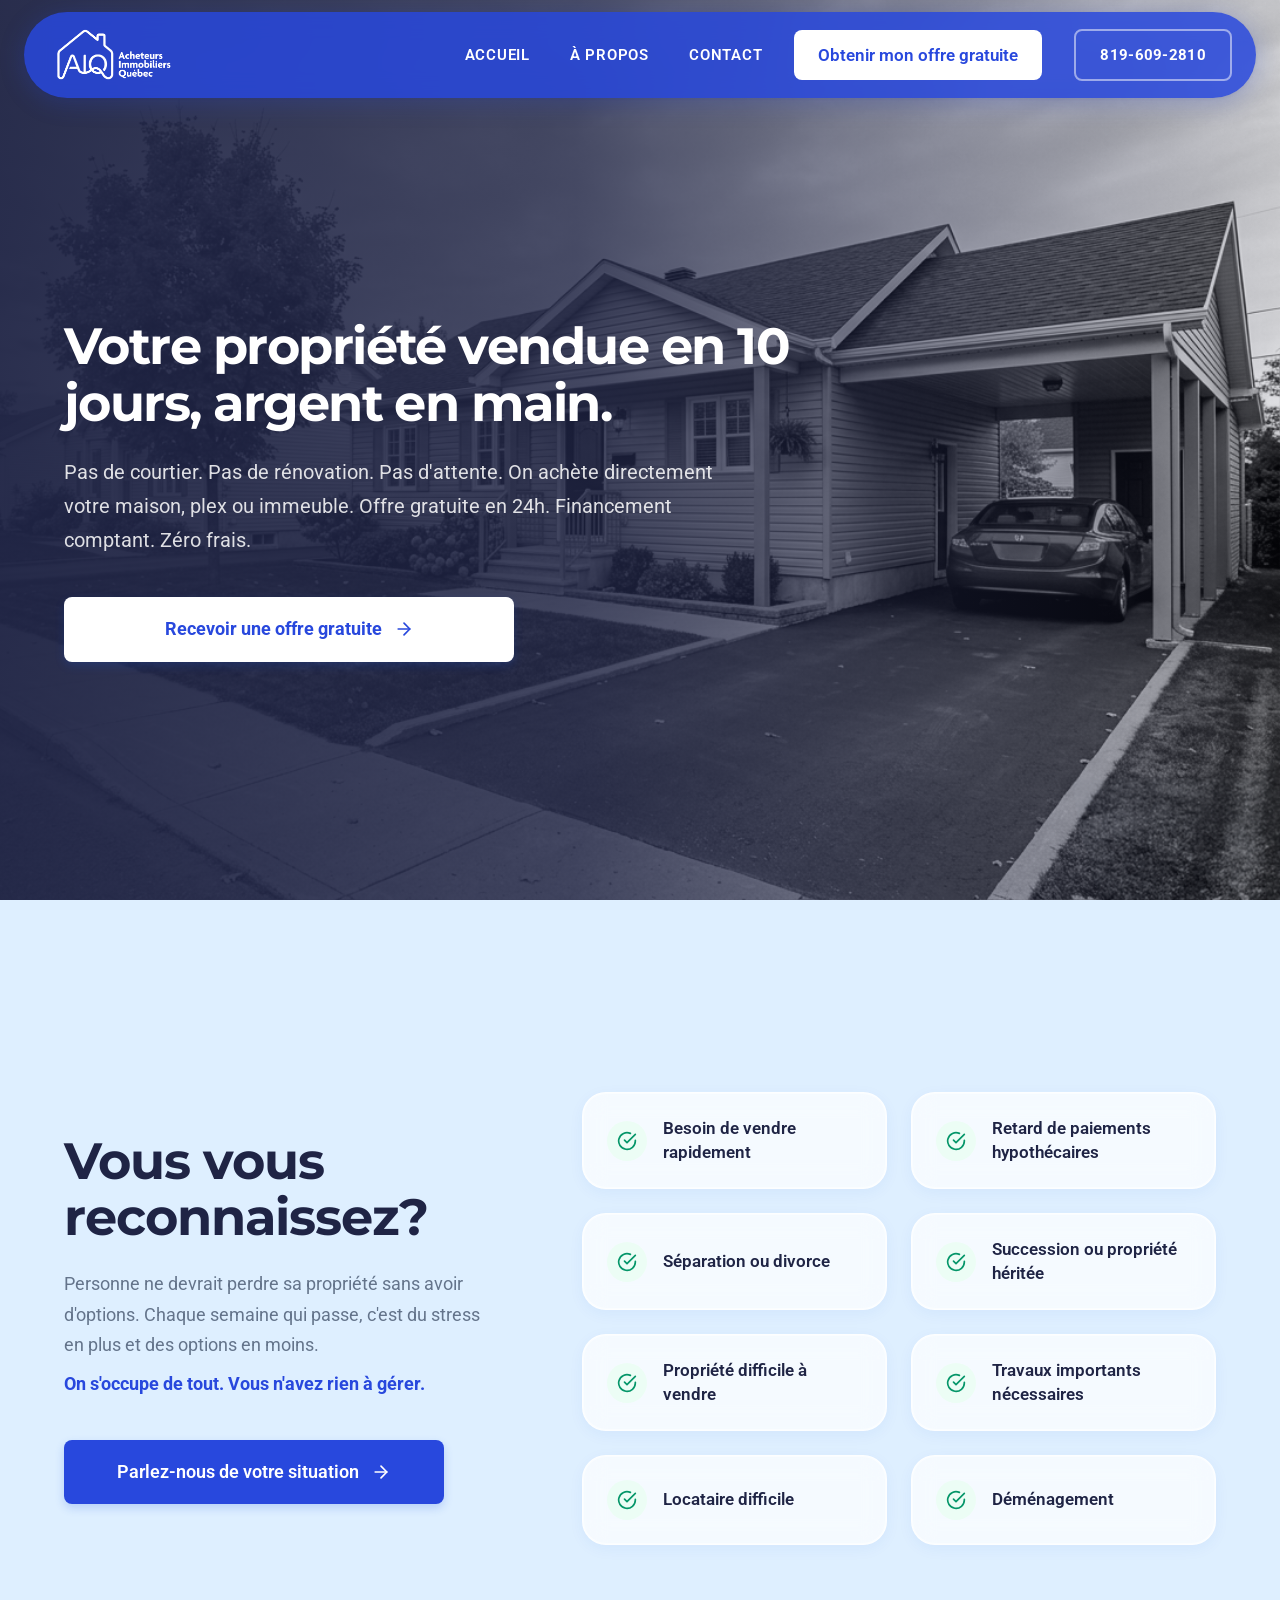
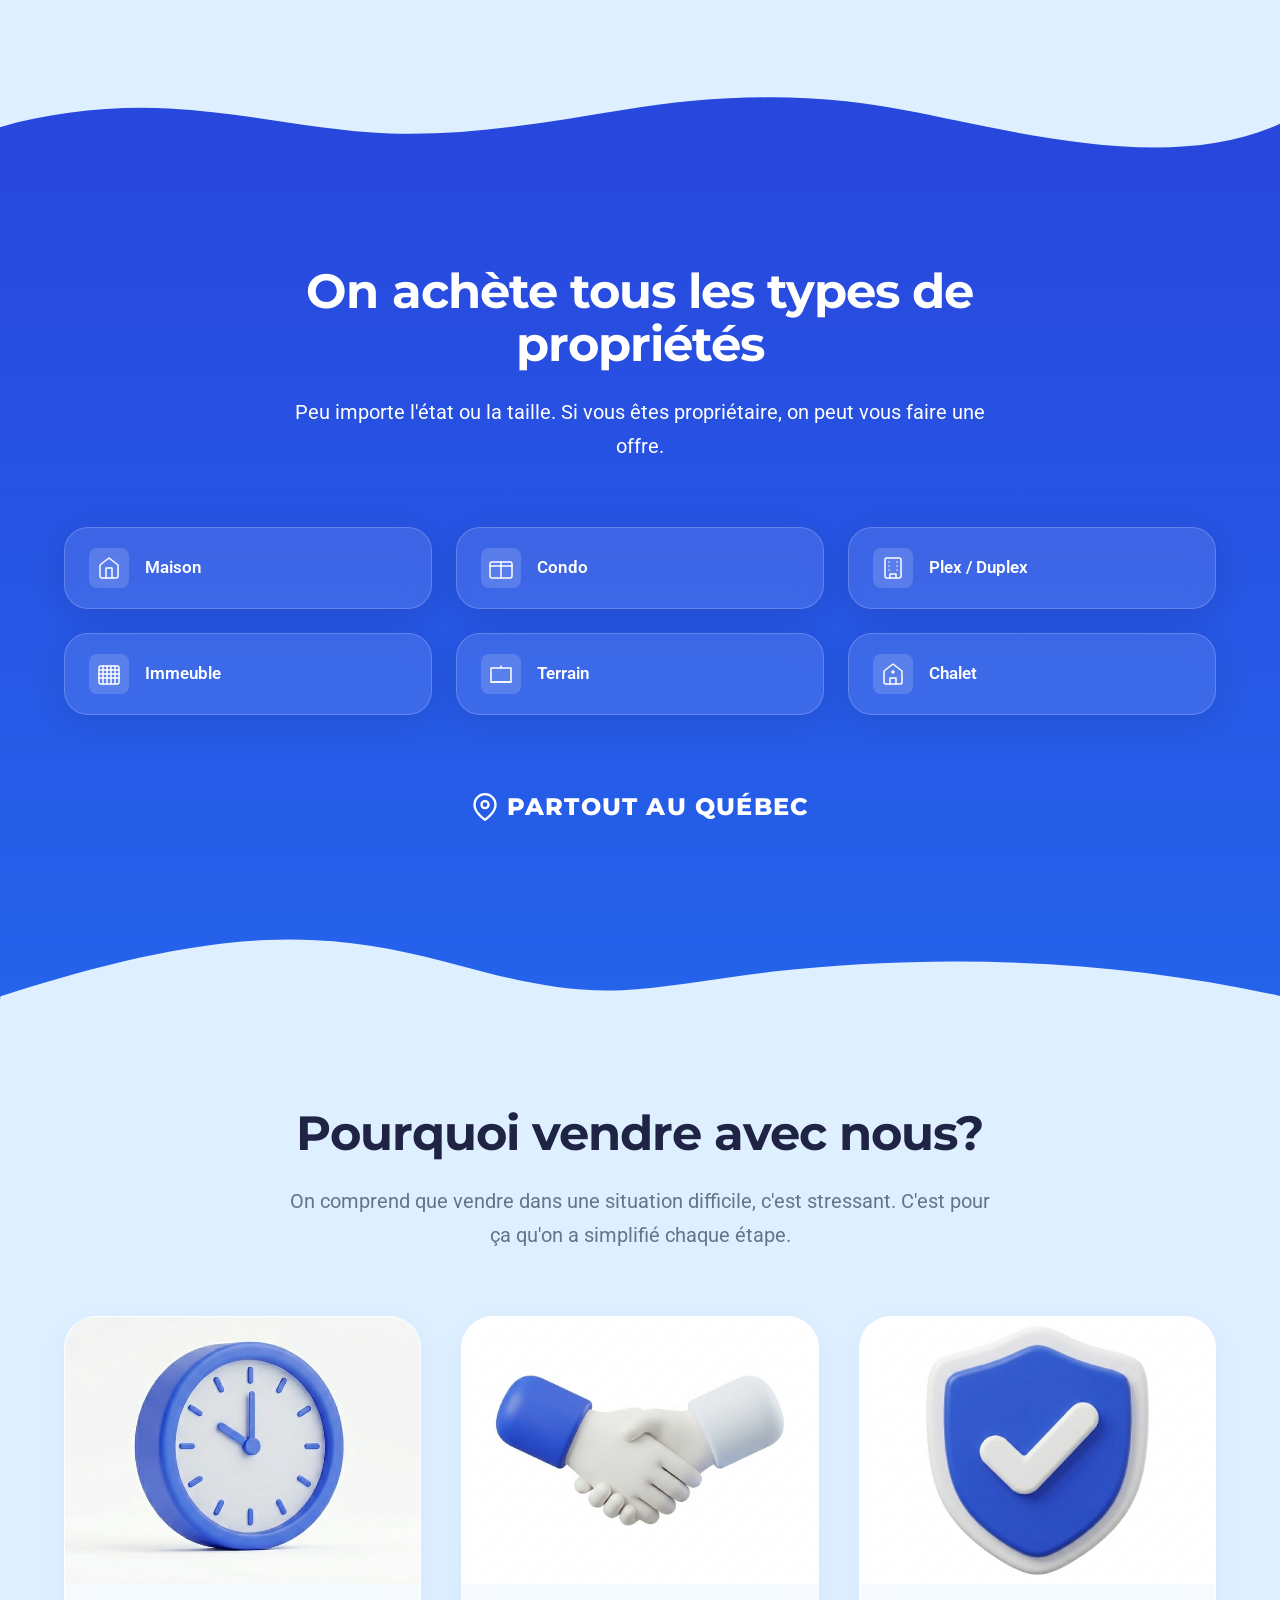
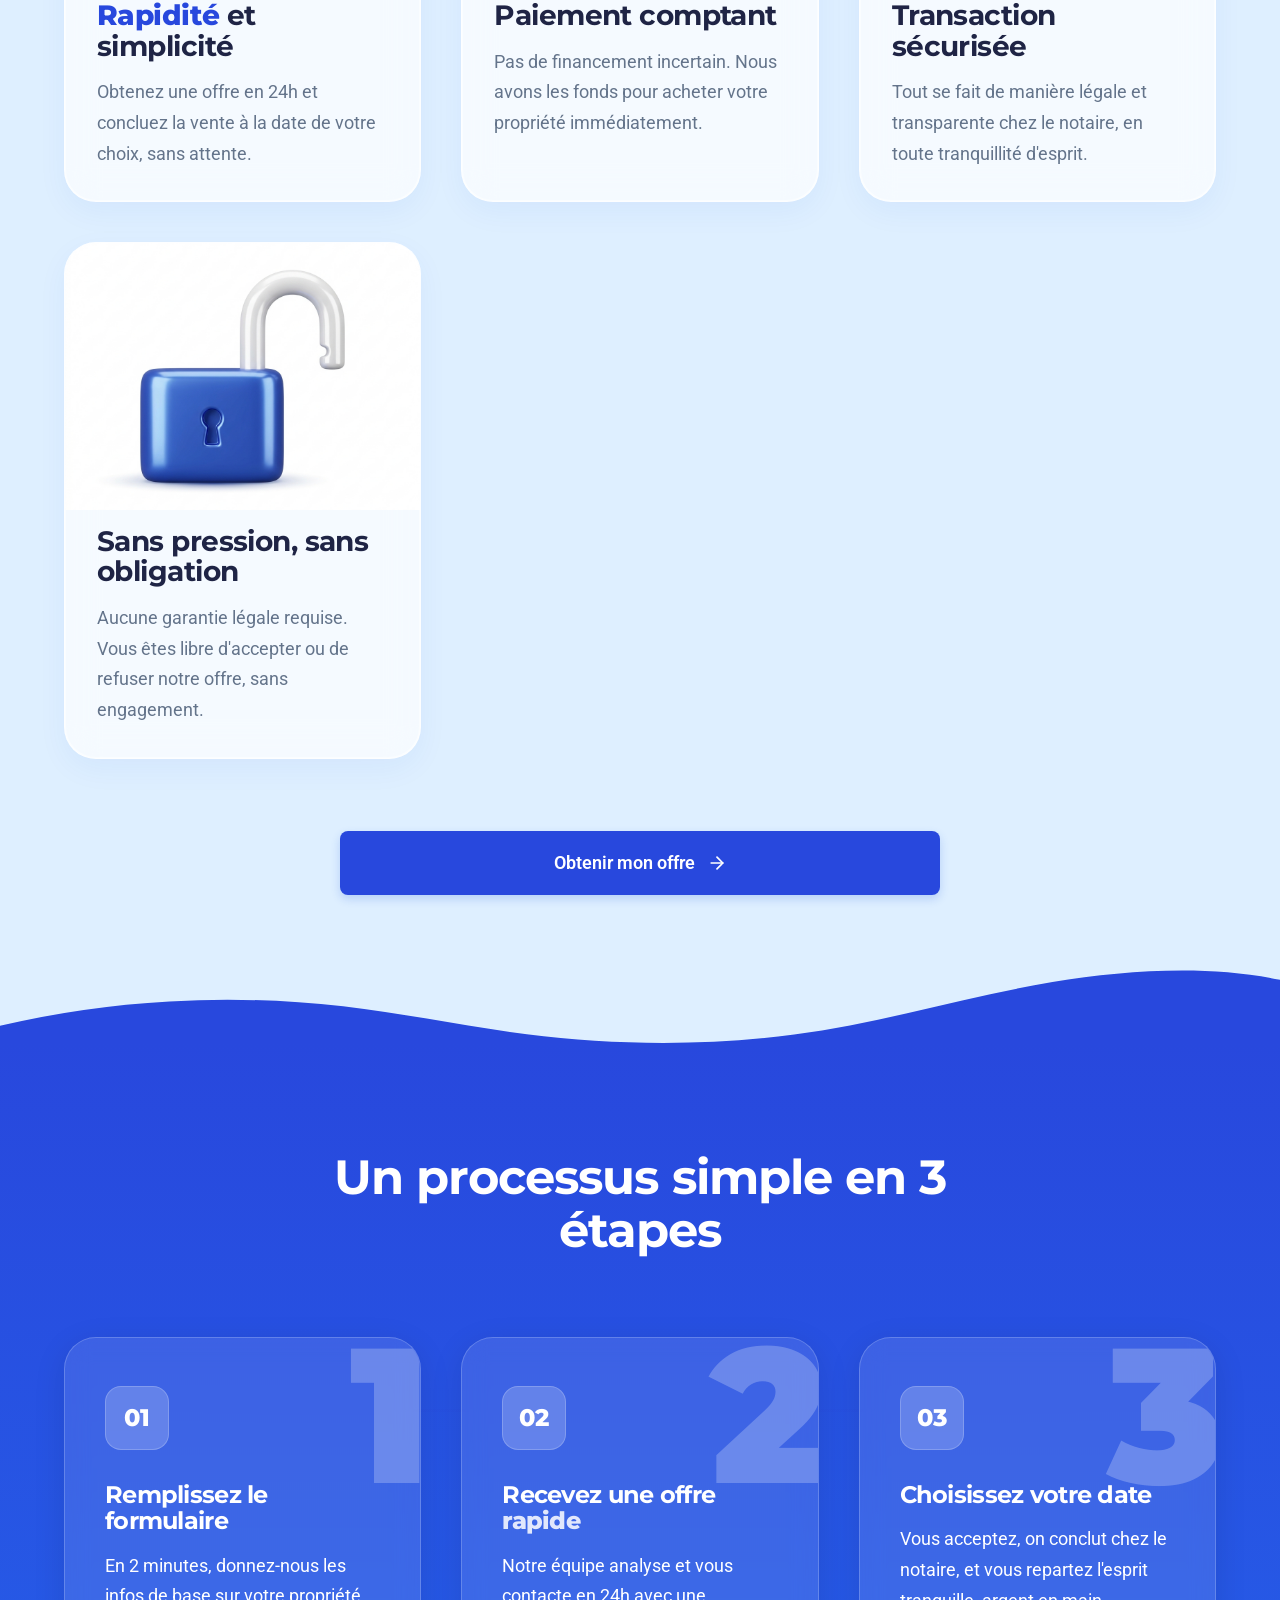
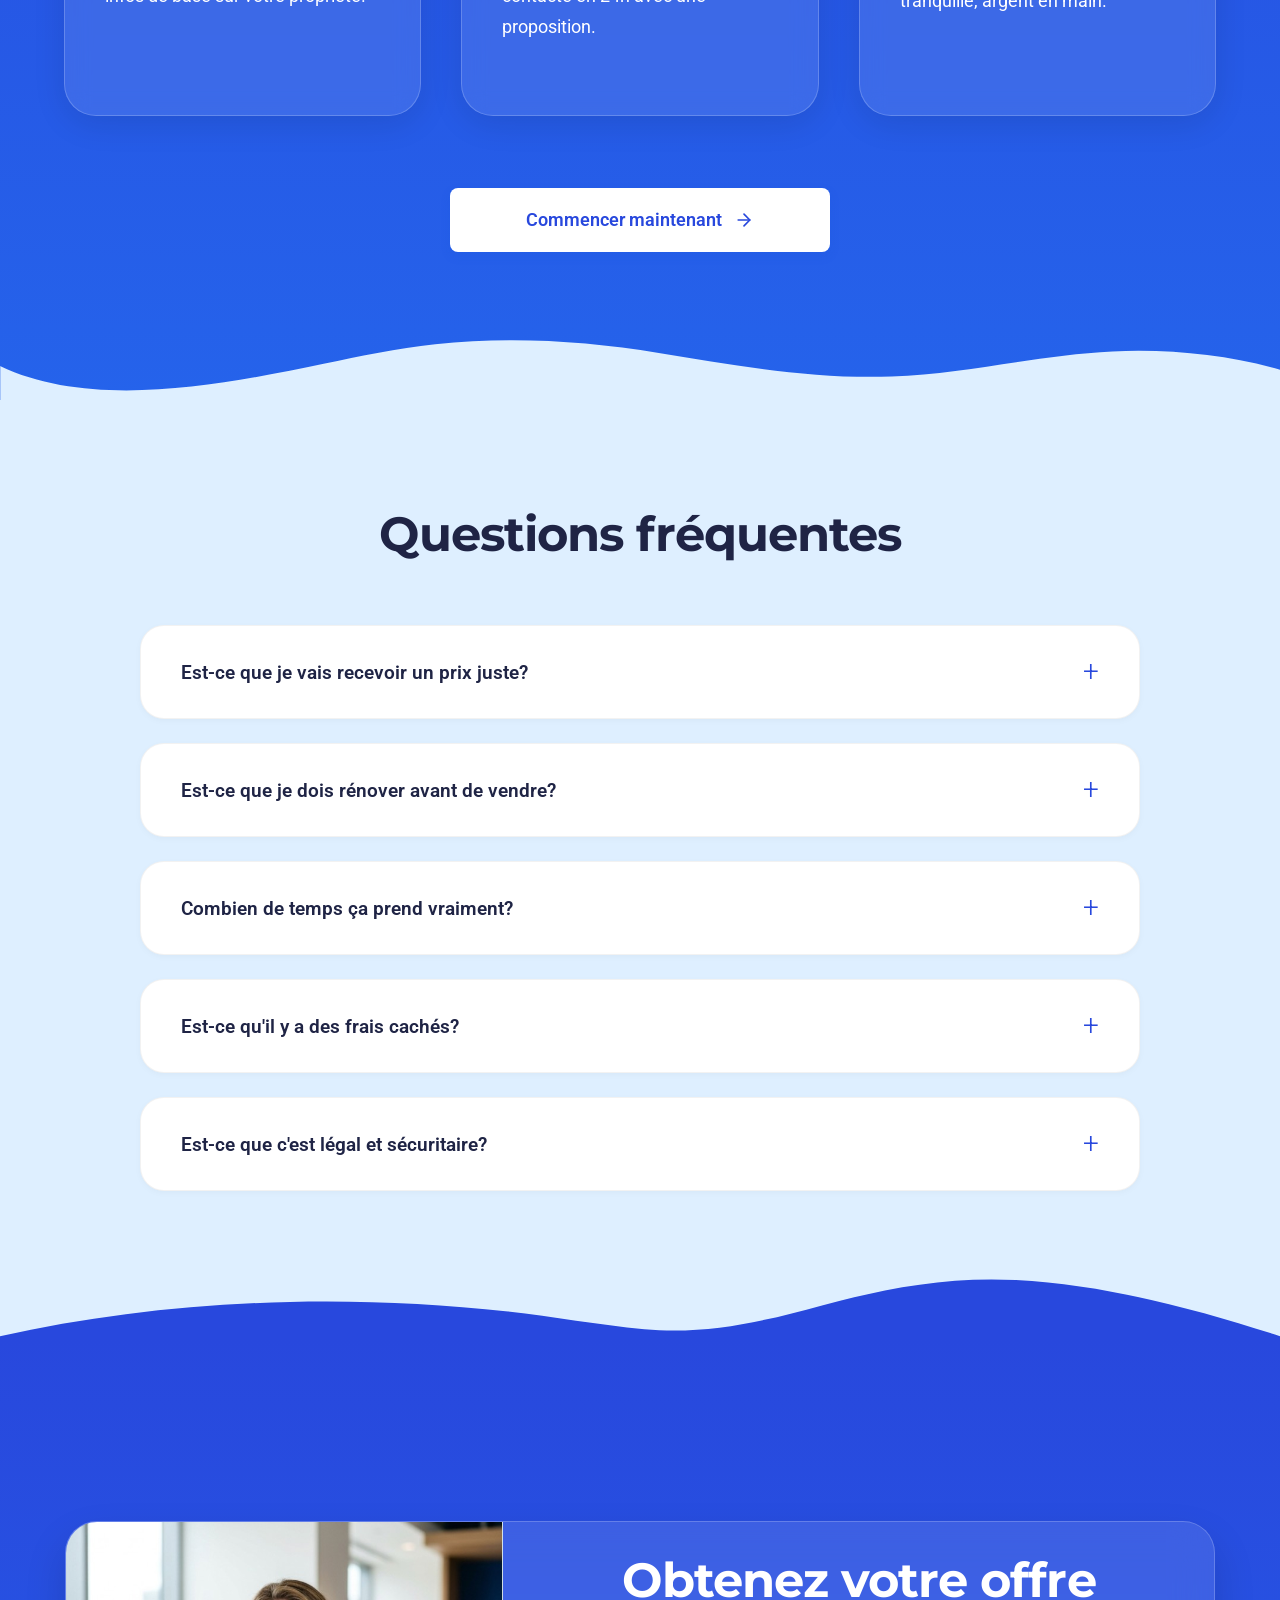
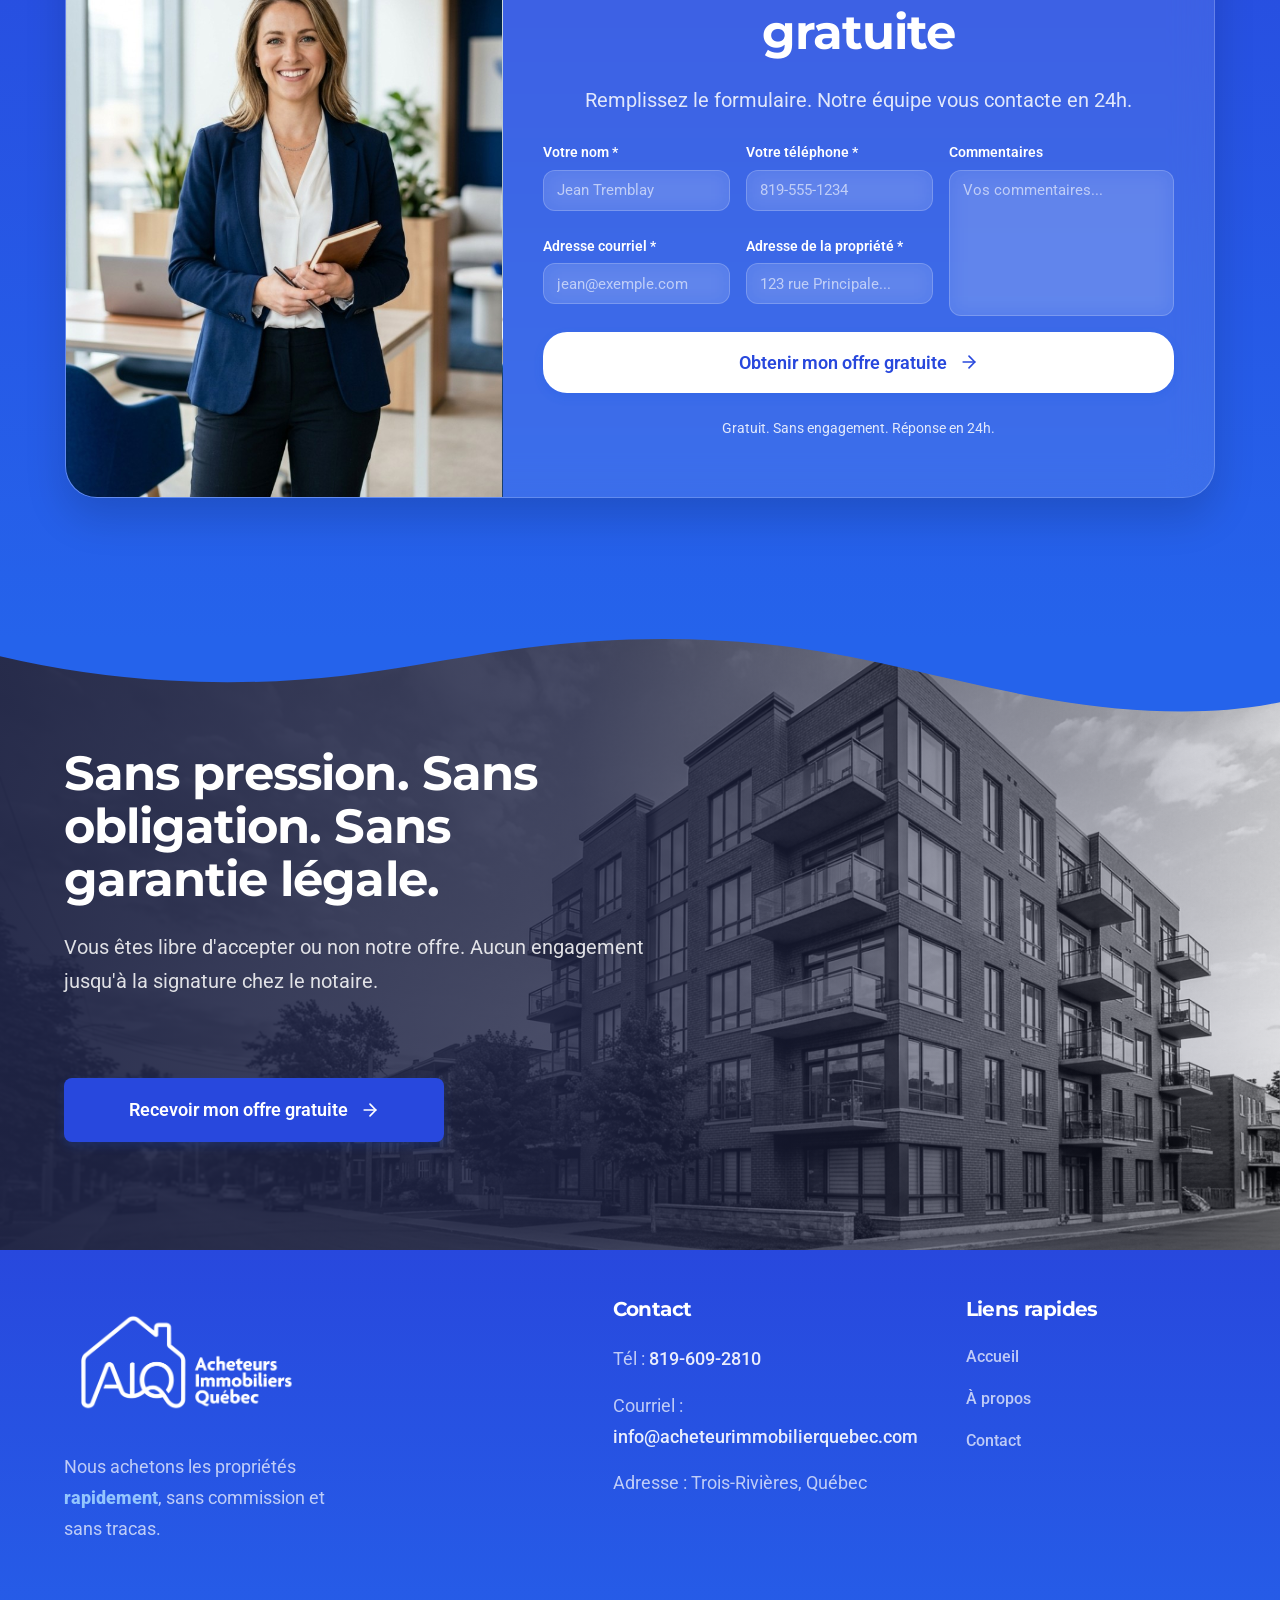
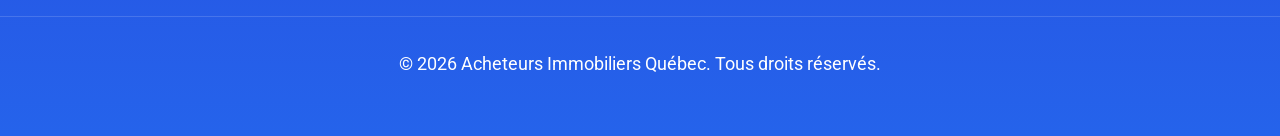
==== commit ac768c48: "feat: implement checklist items from April 21 client call Header: floating blue pill nav bar, larger" ====
--- a/index.html
+++ b/index.html
@@ -43,8 +43,8 @@
                 <a href="#formulaire" class="mobile-cta">Obtenir mon offre gratuite</a>
             </nav>
             
-            <a href="tel:8196092810" class="header-phone desktop-only">819-609-2810</a>
             <a href="#formulaire" class="btn header-cta desktop-only">Obtenir mon offre gratuite</a>
+            <a href="tel:8196092810" class="btn header-phone-btn desktop-only">819-609-2810</a>
         </div>
     </header>
 
@@ -52,22 +52,17 @@
         <!-- SB7 #1: Brand Hero (Concept Charte) -->
         <section class="hero brand-hero">
             <!-- Image composée (Maison + Bulle bleue) -->
-            <div class="hero-bg-bw" style="background-image: url('assets/images/hero-composed.png');"></div>
+            <div class="hero-bg-bw" style="background-image: url('assets/images/hero-house.png');"></div>
             
             <div class="container hero-container relative z-30">
-                <div class="hero-content">
-                    <h1 class="brand-title">
-                        <span class="brand-box-primary">VOTRE PROPRIÉTÉ VENDUE EN</span><br>
-                        <span class="brand-box-primary">10&nbsp;JOURS, ARGENT EN MAIN</span>
+                <div class="hero-content" style="max-width: 800px; text-align: left;">
+                    <h1 class="section-title" style="color: var(--color-white); margin-bottom: 1.5rem; font-size: clamp(2.5rem, 4vw, 3.5rem);">
+                        Votre propriété vendue en 10 jours, argent en main.
                     </h1>
-                    <p class="subtitle brand-subtitle">
-                        <span class="brand-box-dark">PAS DE COURTIER. PAS DE RÉNOVATION. PAS D'ATTENTE.</span><br>
-                        <span class="brand-box-dark">ON ACHÈTE DIRECTEMENT VOTRE MAISON, PLEX OU IMMEUBLE.</span>
+                    <p class="subtitle" style="color: rgba(255, 255, 255, 0.85); font-size: 1.25rem; margin-bottom: 2.5rem; max-width: 650px;">
+                        Pas de courtier. Pas de rénovation. Pas d'attente. On achète directement votre maison, plex ou immeuble. Offre gratuite en 24h. Financement comptant. Zéro frais.
                     </p>
-                    <p class="hook-line brand-hook">
-                        <span class="brand-box-white">OFFRE GRATUITE EN 24H. FINANCEMENT COMPTANT. ZÉRO FRAIS.</span>
-                    </p>
-                    <a href="#formulaire" class="btn btn-primary btn-large group mt-medium">
+                    <a href="#formulaire" class="btn btn-primary btn-large group">
                         <span class="btn-text">Recevoir une offre gratuite</span>
                         <span class="btn-icon-wrapper">
                             <svg xmlns="http://www.w3.org/2000/svg" viewBox="0 0 24 24" fill="none" stroke="currentColor" stroke-width="2" stroke-linecap="round" stroke-linejoin="round"><line x1="5" y1="12" x2="19" y2="12"></line><polyline points="12 5 19 12 12 19"></polyline></svg>
@@ -76,27 +71,6 @@
                 </div>
             </div>
             
-            <div class="hero-bottom-bar">
-                <div class="container hero-bar-container">
-                    <div class="hero-bar-logo">
-                        <img src="assets/images/AIQ-TEXTE-BLANC_f4b2300d.png" alt="Acheteurs Immobiliers Québec">
-                    </div>
-                    <div class="hero-bar-contact">
-                        <a href="https://acheteursimmobiliersquebec.com" class="hero-bar-item">
-                            <span class="hero-bar-icon">
-                                <svg xmlns="http://www.w3.org/2000/svg" viewBox="0 0 24 24" fill="none" stroke="currentColor" stroke-width="2" stroke-linecap="round" stroke-linejoin="round"><circle cx="12" cy="12" r="10"></circle><line x1="2" y1="12" x2="22" y2="12"></line><path d="M12 2a15.3 15.3 0 0 1 4 10 15.3 15.3 0 0 1-4 10 15.3 15.3 0 0 1-4-10 15.3 15.3 0 0 1 4-10z"></path></svg>
-                            </span>
-                            ACHETEURSIMMOBILIERSQUEBEC.COM
-                        </a>
-                        <a href="tel:8196092810" class="hero-bar-item hero-bar-phone">
-                            <span class="hero-bar-icon">
-                                <svg xmlns="http://www.w3.org/2000/svg" viewBox="0 0 24 24" fill="none" stroke="currentColor" stroke-width="2" stroke-linecap="round" stroke-linejoin="round"><path d="M22 16.92v3a2 2 0 0 1-2.18 2 19.79 19.79 0 0 1-8.63-3.07 19.5 19.5 0 0 1-6-6 19.79 19.79 0 0 1-3.07-8.67A2 2 0 0 1 4.11 2h3a2 2 0 0 1 2 1.72 12.84 12.84 0 0 0 .7 2.81 2 2 0 0 1-.45 2.11L8.09 9.91a16 16 0 0 0 6 6l1.27-1.27a2 2 0 0 1 2.11-.45 12.84 12.84 0 0 0 2.81.7A2 2 0 0 1 22 16.92z"></path></svg>
-                            </span>
-                            819-609-2810
-                        </a>
-                    </div>
-                </div>
-            </div>
         </section>
 
         <!-- SB7 #2: Problem — Nommer le probleme externe + interne + echec -->
@@ -114,30 +88,38 @@
                         </a>
                     </div>
                     <div class="situations-grid">
-                        <div class="situation-item">
+                        <a href="#formulaire" class="situation-item">
+                            <div class="situation-icon"><svg xmlns="http://www.w3.org/2000/svg" viewBox="0 0 24 24" fill="none" stroke="currentColor" stroke-width="2" stroke-linecap="round" stroke-linejoin="round"><path d="M22 11.08V12a10 10 0 1 1-5.93-9.14"></path><polyline points="22 4 12 14.01 9 11.01"></polyline></svg></div>
+                            <span>Besoin de vendre <span class="highlight">rapidement</span></span>
+                        </a>
+                        <a href="#formulaire" class="situation-item">
                             <div class="situation-icon"><svg xmlns="http://www.w3.org/2000/svg" viewBox="0 0 24 24" fill="none" stroke="currentColor" stroke-width="2" stroke-linecap="round" stroke-linejoin="round"><path d="M22 11.08V12a10 10 0 1 1-5.93-9.14"></path><polyline points="22 4 12 14.01 9 11.01"></polyline></svg></div>
                             <span>Retard de paiements hypothécaires</span>
-                        </div>
-                        <div class="situation-item">
+                        </a>
+                        <a href="#formulaire" class="situation-item">
                             <div class="situation-icon"><svg xmlns="http://www.w3.org/2000/svg" viewBox="0 0 24 24" fill="none" stroke="currentColor" stroke-width="2" stroke-linecap="round" stroke-linejoin="round"><path d="M22 11.08V12a10 10 0 1 1-5.93-9.14"></path><polyline points="22 4 12 14.01 9 11.01"></polyline></svg></div>
                             <span>Séparation ou divorce</span>
-                        </div>
-                        <div class="situation-item">
+                        </a>
+                        <a href="#formulaire" class="situation-item">
                             <div class="situation-icon"><svg xmlns="http://www.w3.org/2000/svg" viewBox="0 0 24 24" fill="none" stroke="currentColor" stroke-width="2" stroke-linecap="round" stroke-linejoin="round"><path d="M22 11.08V12a10 10 0 1 1-5.93-9.14"></path><polyline points="22 4 12 14.01 9 11.01"></polyline></svg></div>
                             <span>Succession ou propriété héritée</span>
-                        </div>
-                        <div class="situation-item">
-                            <div class="situation-icon"><svg xmlns="http://www.w3.org/2000/svg" viewBox="0 0 24 24" fill="none" stroke="currentColor" stroke-width="2" stroke-linecap="round" stroke-linejoin="round"><path d="M22 11.08V12a10 10 0 1 1-5.93-9.14"></path><polyline points="22 4 12 14.01 9 11.01"></polyline></svg></div>
-                            <span>Besoin de vendre <span class="highlight">rapidement</span></span>
-                        </div>
-                        <div class="situation-item">
+                        </a>
+                        <a href="#formulaire" class="situation-item">
                             <div class="situation-icon"><svg xmlns="http://www.w3.org/2000/svg" viewBox="0 0 24 24" fill="none" stroke="currentColor" stroke-width="2" stroke-linecap="round" stroke-linejoin="round"><path d="M22 11.08V12a10 10 0 1 1-5.93-9.14"></path><polyline points="22 4 12 14.01 9 11.01"></polyline></svg></div>
                             <span>Propriété difficile à vendre</span>
-                        </div>
-                        <div class="situation-item">
+                        </a>
+                        <a href="#formulaire" class="situation-item">
                             <div class="situation-icon"><svg xmlns="http://www.w3.org/2000/svg" viewBox="0 0 24 24" fill="none" stroke="currentColor" stroke-width="2" stroke-linecap="round" stroke-linejoin="round"><path d="M22 11.08V12a10 10 0 1 1-5.93-9.14"></path><polyline points="22 4 12 14.01 9 11.01"></polyline></svg></div>
                             <span>Travaux importants nécessaires</span>
-                        </div>
+                        </a>
+                        <a href="#formulaire" class="situation-item">
+                            <div class="situation-icon"><svg xmlns="http://www.w3.org/2000/svg" viewBox="0 0 24 24" fill="none" stroke="currentColor" stroke-width="2" stroke-linecap="round" stroke-linejoin="round"><path d="M22 11.08V12a10 10 0 1 1-5.93-9.14"></path><polyline points="22 4 12 14.01 9 11.01"></polyline></svg></div>
+                            <span>Locataire difficile</span>
+                        </a>
+                        <a href="#formulaire" class="situation-item">
+                            <div class="situation-icon"><svg xmlns="http://www.w3.org/2000/svg" viewBox="0 0 24 24" fill="none" stroke="currentColor" stroke-width="2" stroke-linecap="round" stroke-linejoin="round"><path d="M22 11.08V12a10 10 0 1 1-5.93-9.14"></path><polyline points="22 4 12 14.01 9 11.01"></polyline></svg></div>
+                            <span>Déménagement</span>
+                        </a>
                     </div>
                 </div>
             </div>
@@ -195,7 +177,10 @@
                     </div>
                 </div>
 
-                <p class="text-center mt-medium" style="color: rgba(255, 255, 255, 0.8); font-size: 0.95rem;">Trois-Rivières, Mauricie et Centre-du-Québec</p>
+                <p class="text-center mt-large" style="color: #ffffff; font-size: 1.5rem; font-weight: 800; font-family: var(--font-heading); letter-spacing: 0.05em; text-transform: uppercase; display: flex; align-items: center; justify-content: center; gap: 0.5rem;">
+                    <svg xmlns="http://www.w3.org/2000/svg" width="28" height="28" viewBox="0 0 24 24" fill="none" stroke="currentColor" stroke-width="2" stroke-linecap="round" stroke-linejoin="round"><path d="M21 10c0 7-9 13-9 13s-9-6-9-13a9 9 0 0 1 18 0z"></path><circle cx="12" cy="10" r="3"></circle></svg>
+                    Partout au Québec
+                </p>
             </div>
             <div class="shape-divider-bottom">
                 <svg data-name="Layer 1" xmlns="http://www.w3.org/2000/svg" viewBox="0 0 1200 120" preserveAspectRatio="none">
@@ -215,7 +200,7 @@
                 <div class="cards-grid">
                     <div class="card">
                         <div class="card-img-top">
-                            <img src="assets/images/95784516 copie.png" alt="Rapidité et simplicité">
+                            <img src="assets/images/card-rapidite.png" alt="Rapidité et simplicité">
                         </div>
                         <div class="card-body">
                             <h3><span class="highlight">Rapidité</span> et simplicité</h3>
@@ -224,7 +209,7 @@
                     </div>
                     <div class="card">
                         <div class="card-img-top">
-                            <img src="assets/images/Gemini_Generated_Image_smpiswsmpiswsmpi.png" alt="Paiement comptant">
+                            <img src="assets/images/card-paiement.png" alt="Paiement comptant">
                         </div>
                         <div class="card-body">
                             <h3>Paiement comptant</h3>
@@ -233,17 +218,26 @@
                     </div>
                     <div class="card">
                         <div class="card-img-top">
-                            <img src="assets/images/Gemini_Generated_Image_mm7e46mm7e46mm7e.png" alt="Transaction sécurisée">
+                            <img src="assets/images/card-securise.png" alt="Transaction sécurisée">
                         </div>
                         <div class="card-body">
                             <h3>Transaction sécurisée</h3>
                             <p>Tout se fait de manière légale et transparente chez le notaire, en toute tranquillité d'esprit.</p>
                         </div>
                     </div>
+                    <div class="card">
+                        <div class="card-img-top">
+                            <img src="assets/images/card-sans-pression.png" alt="Sans pression, sans obligation">
+                        </div>
+                        <div class="card-body">
+                            <h3>Sans pression, sans obligation</h3>
+                            <p>Aucune garantie légale requise. Vous êtes libre d'accepter ou de refuser notre offre, sans engagement.</p>
+                        </div>
+                    </div>
                 </div>
 
                 <div class="text-center mt-large">
-                    <a href="#formulaire" class="btn btn-primary btn-large group">
+                    <a href="#formulaire" class="btn btn-primary btn-large btn-wide group">
                         <span class="btn-text">Obtenir mon offre</span>
                         <span class="btn-icon-wrapper">
                             <svg xmlns="http://www.w3.org/2000/svg" viewBox="0 0 24 24" fill="none" stroke="currentColor" stroke-width="2" stroke-linecap="round" stroke-linejoin="round"><line x1="5" y1="12" x2="19" y2="12"></line><polyline points="12 5 19 12 12 19"></polyline></svg>
@@ -351,7 +345,7 @@
         </section>
 
         <!-- SB7 #5: Call to Action — Le formulaire -->
-        <section id="formulaire" class="section-padding bg-primary">
+        <section id="formulaire" class="bg-primary">
             <div class="container form-container">
                 <div class="form-wrapper shadow-xl">
                     <div class="form-image-side" style="background-image: url('assets/images/form-portrait.png');">
@@ -364,19 +358,27 @@
                         </div>
 
                         <form id="contact-form" class="contact-form" novalidate>
-                            <div class="form-group">
-                                <label for="nom">Votre nom *</label>
-                                <input type="text" id="nom" name="nom" required placeholder="Jean Tremblay">
-                            </div>
-
-                            <div class="form-group">
-                                <label for="telephone">Votre téléphone *</label>
-                                <input type="tel" id="telephone" name="telephone" required placeholder="819-555-1234">
-                            </div>
-
-                            <div class="form-group">
-                                <label for="adresse">Adresse de la propriété *</label>
-                                <input type="text" id="adresse" name="adresse" required placeholder="123 rue Principale, Trois-Rivières">
+                            <div class="form-grid-compact">
+                                <div class="form-group">
+                                    <label for="nom">Votre nom *</label>
+                                    <input type="text" id="nom" name="nom" required placeholder="Jean Tremblay">
+                                </div>
+                                <div class="form-group">
+                                    <label for="telephone">Votre téléphone *</label>
+                                    <input type="tel" id="telephone" name="telephone" required placeholder="819-555-1234">
+                                </div>
+                                <div class="form-group comments-group">
+                                    <label for="commentaires">Commentaires</label>
+                                    <textarea id="commentaires" name="commentaires" placeholder="Vos commentaires..."></textarea>
+                                </div>
+                                <div class="form-group">
+                                    <label for="courriel">Adresse courriel *</label>
+                                    <input type="email" id="courriel" name="courriel" required placeholder="jean@exemple.com">
+                                </div>
+                                <div class="form-group">
+                                    <label for="adresse">Adresse de la propriété *</label>
+                                    <input type="text" id="adresse" name="adresse" required placeholder="123 rue Principale...">
+                                </div>
                             </div>
 
                             <button type="submit" id="btn-submit" class="btn btn-primary btn-block btn-submit group">
@@ -419,10 +421,10 @@
                     <path d="M321.39,56.44c58-10.79,114.16-30.13,172-41.86,82.39-16.72,168.19-17.73,250.45-.39C823.78,31,906.67,72,985.66,92.83c70.05,18.48,146.53,26.09,214.34,3V0H0V27.35A600.21,600.21,0,0,0,321.39,56.44Z" class="shape-fill-primary-bottom"></path>
                 </svg>
             </div>
-            <div class="success-bg" style="background-image: url('assets/images/maison-bw.png');"></div>
+            <div class="success-bg" style="background-image: url('assets/images/cta-immeuble.png');"></div>
             <div class="container relative z-10">
                 <div class="success-content">
-                    <h2 class="section-title">Sans pression. Sans obligation.</h2>
+                    <h2 class="section-title">Sans pression. Sans obligation. Sans garantie légale.</h2>
                     <p class="subtitle">Vous êtes libre d'accepter ou non notre offre. Aucun engagement jusqu'à la signature chez le notaire.</p>
                     <a href="#formulaire" class="btn btn-primary btn-large mt-medium group">
                         <span class="btn-text">Recevoir mon offre gratuite</span>
--- a/assets/css/style.css
+++ b/assets/css/style.css
@@ -265,7 +265,13 @@
 }
 
 .btn:hover .btn-icon-wrapper {
-    transform: translateX(4px); /* L'icône glisse vers la droite au survol */
+    transform: translateX(4px);
+}
+
+.btn-wide {
+    min-width: min(100%, 600px);
+    padding: 1.25rem 3rem;
+    font-size: 1.2rem;
 }
 
 .btn-outline {
@@ -300,27 +306,34 @@
     top: 0;
     left: 0;
     width: 100%;
-    background-color: transparent; /* Transparent au top */
-    box-shadow: none;
     z-index: 1000;
-    padding: 1.25rem 0;
+    padding: 0.75rem 1.5rem;
     transition: all 0.3s ease;
 }
 
-.site-header.scrolled {
-    background-color: var(--color-primary);
-    box-shadow: var(--shadow-sm);
-    padding: 0.75rem 0;
-}
-
 .header-container {
     display: flex;
-    justify-content: space-between;
-    align-items: center;
+    align-items: center;
+    gap: 2rem;
+    background-color: rgba(40, 72, 221, 0.85);
+    backdrop-filter: blur(12px);
+    -webkit-backdrop-filter: blur(12px);
+    border-radius: 100px;
+    padding: 0.5rem 1.5rem;
+    box-shadow: 0 4px 24px rgba(40, 72, 221, 0.25), 0 1px 4px rgba(0, 0, 0, 0.06);
+    transition: all 0.3s ease;
+}
+
+.site-header.scrolled .header-container {
+    box-shadow: 0 4px 30px rgba(40, 72, 221, 0.3), 0 1px 6px rgba(0, 0, 0, 0.08);
+}
+
+.logo {
+    margin-right: auto;
 }
 
 .logo img {
-    height: 60px;
+    height: 70px;
     width: auto;
     display: block;
 }
@@ -332,35 +345,31 @@
 }
 
 .main-nav a {
-    color: var(--color-white); /* Liens en blanc par défaut */
+    color: var(--color-white);
     font-weight: 600;
     font-size: 0.95rem;
+    text-transform: uppercase;
+    letter-spacing: 0.05em;
 }
 
 .main-nav a:hover {
-    color: var(--color-primary);
-}
-
-.header-phone {
-    color: rgba(255, 255, 255, 0.9); /* En blanc car il est sur la bulle bleue */
+    color: rgba(255, 255, 255, 0.7);
+}
+
+.header-phone-btn {
+    background-color: transparent;
+    color: var(--color-white);
+    border: 2px solid rgba(255, 255, 255, 0.5);
     font-weight: 700;
     font-size: 0.95rem;
     letter-spacing: 0.02em;
-}
-
-.header-phone:hover {
-    color: var(--color-white);
-}
-
-/* Couleurs en blanc quand le header est scrollé (fond bleu) */
-.site-header.scrolled .main-nav a,
-.site-header.scrolled .header-phone {
-    color: rgba(255, 255, 255, 0.9);
-}
-
-.site-header.scrolled .main-nav a:hover,
-.site-header.scrolled .header-phone:hover {
-    color: var(--color-white);
+    padding: 0.75rem 1.5rem;
+}
+
+.header-phone-btn:hover {
+    background-color: var(--color-white);
+    color: var(--color-primary);
+    border-color: var(--color-white);
 }
 
 .mobile-menu-toggle {
@@ -381,14 +390,12 @@
     transition: 0.3s;
 }
 
-.site-header.scrolled .mobile-menu-toggle span {
-    background-color: var(--color-white); /* Hamburger blanc au scroll */
-}
 
 /* Bouton CTA Header - Inversé pour le fond bleu */
 .header-cta {
     background-color: var(--color-white);
     color: var(--color-primary);
+    padding: 0.75rem 1.5rem;
 }
 .header-cta:hover {
     background-color: var(--color-light);
@@ -402,8 +409,8 @@
    Hero Section (Charte Graphique AIQ)
    ========================================================================== */
 .brand-hero {
-    padding-top: 120px; /* Espace pour le header fixe transparent */
-    padding-bottom: 120px; /* Espace pour la barre en bas */
+    padding-top: 160px; /* Plus grand pour compenser le header fixe et centrer visuellement */
+    padding-bottom: 80px; 
     min-height: 100vh;
     display: flex;
     align-items: center;
@@ -419,7 +426,7 @@
     height: 100%;
     z-index: 0;
     background-size: cover;
-    background-position: center;
+    background-position: center right;
     background-repeat: no-repeat;
 }
 
@@ -427,7 +434,7 @@
     content: '';
     position: absolute;
     inset: 0;
-    background: linear-gradient(to right, rgba(0,0,0,0.3) 0%, rgba(0,0,0,0) 70%);
+    background: linear-gradient(to right, rgba(31, 36, 69, 0.95) 0%, rgba(31, 36, 69, 0.8) 45%, rgba(31, 36, 69, 0.1) 100%);
     z-index: 1;
 }
 
@@ -438,7 +445,7 @@
 
 .brand-hero .hero-content {
     max-width: 1000px;
-    padding: 2rem 0 4rem 0; /* Plus d'espace en bas pour éviter la vague */
+    padding: 0;
 }
 
 .brand-title {
@@ -452,7 +459,7 @@
 }
 
 .brand-box-primary {
-    background-color: var(--color-primary);
+    background-color: rgba(40, 72, 221, 0.8);
     color: var(--color-white);
     padding: 0.1em 0.4em;
     display: inline;
@@ -514,95 +521,6 @@
 .z-30 { z-index: 30; }
 .uppercase { text-transform: uppercase; }
 
-/* Bande bleue en bas du hero (Full width, premium) */
-.hero-bottom-bar {
-    position: absolute;
-    bottom: 0;
-    left: 0;
-    width: 100%;
-    background: rgba(40, 72, 221, 0.95); /* var(--color-primary) avec légère transparence */
-    backdrop-filter: blur(12px);
-    -webkit-backdrop-filter: blur(12px);
-    padding: 1.25rem 0;
-    z-index: 40;
-    border-top: 1px solid rgba(255, 255, 255, 0.2);
-    box-shadow: 0 -10px 30px rgba(0, 0, 0, 0.1);
-}
-
-.hero-bar-container {
-    display: flex;
-    justify-content: space-between;
-    align-items: center;
-    flex-wrap: wrap;
-    gap: 1.5rem;
-}
-
-.hero-bar-logo img {
-    height: 45px;
-    width: auto;
-}
-
-.hero-bar-contact {
-    display: flex;
-    align-items: center;
-    gap: 2.5rem;
-}
-
-.hero-bar-item {
-    display: flex;
-    align-items: center;
-    gap: 0.75rem;
-    color: var(--color-white);
-    font-weight: 700;
-    font-size: 0.9rem;
-    letter-spacing: 0.5px;
-    font-family: var(--font-heading);
-    text-decoration: none;
-    transition: color 0.3s ease;
-}
-
-.hero-bar-item:hover {
-    color: var(--color-light);
-}
-
-.hero-bar-icon {
-    display: flex;
-    align-items: center;
-    justify-content: center;
-    background: rgba(255, 255, 255, 0.1);
-    padding: 0.5rem;
-    border-radius: 50%;
-    box-shadow: inset 0 1px 0 rgba(255, 255, 255, 0.2);
-}
-
-.hero-bar-icon svg {
-    width: 18px;
-    height: 18px;
-}
-
-@media (max-width: 992px) {
-    .hero-bottom-bar {
-        padding: 1.5rem 0;
-    }
-    .hero-bar-container {
-        flex-direction: column;
-        justify-content: center;
-        text-align: center;
-    }
-    .hero-bar-contact {
-        flex-direction: column;
-        gap: 1rem;
-    }
-}
-
-@media (min-width: 768px) {
-    .hero-bar-item {
-        font-size: 1.05rem;
-    }
-    .hero-bar-logo img {
-        height: 55px;
-    }
-}
 
 /* Animations Premium */
 @keyframes float-house {
@@ -812,6 +730,10 @@
     margin: 0 auto 4rem;
 }
 
+.form-content-side .section-header {
+    margin-bottom: 1.25rem;
+}
+
 .section-header p.subtitle {
     font-size: 1.25rem;
     color: var(--color-text-muted);
@@ -848,7 +770,7 @@
 
 .card-img-top {
     width: 100%;
-    aspect-ratio: 1 / 1;
+    aspect-ratio: 4 / 3;
     height: auto;
     background: var(--color-white);
     display: flex;
@@ -868,6 +790,13 @@
     width: 48px;
     height: 48px;
     opacity: 0.4;
+}
+
+.card-img-icon svg {
+    width: 80px;
+    height: 80px;
+    opacity: 0.6;
+    stroke: var(--color-primary);
 }
 
 .card-img-top img {
@@ -936,6 +865,11 @@
     display: grid;
     grid-template-columns: repeat(auto-fit, minmax(240px, 1fr));
     gap: 1.5rem;
+}
+
+a.situation-item {
+    text-decoration: none;
+    color: inherit;
 }
 
 .situation-item {
@@ -950,6 +884,7 @@
     box-shadow: 0 4px 15px rgba(26, 86, 219, 0.05), inset 0 0 0 1px rgba(255, 255, 255, 0.5);
     border: 1px solid rgba(255, 255, 255, 0.8);
     transition: var(--transition-fast);
+    cursor: pointer;
 }
 
 .situation-item:hover {
@@ -989,8 +924,6 @@
     display: grid;
     grid-template-columns: repeat(3, 1fr);
     gap: 1.5rem;
-    max-width: 900px;
-    margin: 0 auto;
 }
 
 @media (max-width: 768px) {
@@ -1044,11 +977,11 @@
    FAQ
    ========================================================================== */
 .faq-list {
-    max-width: 750px;
+    max-width: 1000px;
     margin: 0 auto;
     display: flex;
     flex-direction: column;
-    gap: 1rem;
+    gap: 1.5rem;
 }
 
 .faq-item {
@@ -1066,9 +999,9 @@
     border: none;
     text-align: left;
     font-family: inherit;
-    padding: 1.5rem 2rem;
+    padding: 2rem 2.5rem;
     font-weight: 600;
-    font-size: 1.1rem;
+    font-size: 1.2rem;
     color: var(--color-text-heading);
     cursor: pointer;
     display: flex;
@@ -1105,17 +1038,17 @@
 
 .faq-answer {
     overflow: hidden;
-    padding: 0 2rem;
+    padding: 0 2.5rem;
     color: var(--color-text-muted);
     line-height: 1.7;
-    font-size: 1.05rem;
+    font-size: 1.1rem;
     opacity: 0;
     transform: translateY(-10px);
     transition: opacity 0.4s ease, transform 0.4s ease, padding 0.4s ease;
 }
 
 .faq-item.is-open .faq-answer {
-    padding-bottom: 1.5rem;
+    padding-bottom: 2rem;
     opacity: 1;
     transform: translateY(0);
 }
@@ -1215,19 +1148,27 @@
 /* ==========================================================================
    Formulaire
    ========================================================================== */
+#formulaire {
+    min-height: 100vh;
+    display: flex;
+    align-items: center;
+    padding-top: 100px; /* Compenser le header fixe */
+    padding-bottom: 60px;
+}
+
 .form-wrapper {
-    max-width: 1000px;
+    max-width: 1150px;
     margin: 0 auto;
     background: var(--color-white);
     border-radius: var(--border-radius-lg);
     border: 1px solid rgba(0,0,0,0.05);
     display: grid;
-    grid-template-columns: 1fr 1fr;
+    grid-template-columns: 4fr 6.5fr;
     overflow: hidden;
 }
 
 .form-content-side {
-    padding: 4rem 3rem;
+    padding: 2rem 2.5rem;
 }
 
 .form-image-side {
@@ -1257,27 +1198,79 @@
     opacity: 0.8;
 }
 
+.form-grid {
+    display: grid;
+    grid-template-columns: 1fr 1fr;
+    gap: 0.75rem 1.5rem;
+    margin-bottom: 0.75rem;
+}
+
+.form-grid-compact {
+    display: grid;
+    grid-template-columns: 1fr 1fr 1.2fr;
+    gap: 0.75rem 1rem;
+    margin-bottom: 0.75rem;
+}
+
+.comments-group {
+    grid-column: 3 / 4;
+    grid-row: 1 / 3;
+    display: flex;
+    flex-direction: column;
+    margin-bottom: 0 !important;
+}
+
+.comments-group textarea {
+    flex-grow: 1;
+    resize: none;
+}
+
+@media (max-width: 992px) {
+    .form-wrapper {
+        grid-template-columns: 1fr;
+    }
+    .form-grid-compact {
+        grid-template-columns: 1fr 1fr;
+    }
+    .comments-group {
+        grid-column: 1 / 3;
+        grid-row: auto;
+    }
+}
+
+@media (max-width: 768px) {
+    .form-grid {
+        grid-template-columns: 1fr;
+    }
+    .form-grid-compact {
+        grid-template-columns: 1fr;
+    }
+    .comments-group {
+        grid-column: 1 / 2;
+    }
+}
+
 .form-group {
-    margin-bottom: 1.5rem;
+    margin-bottom: 0.75rem;
 }
 
 .form-group label {
     display: block;
-    margin-bottom: 0.5rem;
+    margin-bottom: 0.35rem;
     font-weight: 600;
     color: var(--color-text-heading);
-    font-size: 0.95rem;
+    font-size: 0.9rem;
 }
 
 .form-group input,
 .form-group select,
 .form-group textarea {
     width: 100%;
-    padding: 1rem 1.25rem;
+    padding: 0.65rem 0.8rem;
     border: 1px solid #e2e8f0;
     border-radius: var(--border-radius-sm);
     font-family: var(--font-body);
-    font-size: 1rem;
+    font-size: 0.95rem;
     transition: all 0.2s ease;
     background-color: var(--color-white);
     color: var(--color-text-heading);
@@ -1633,14 +1626,14 @@
 .site-footer {
     background: linear-gradient(to bottom, var(--color-primary) 0%, #2563EB 100%);
     color: rgba(255, 255, 255, 0.85);
-    padding-top: var(--spacing-xl);
+    padding-top: var(--spacing-md);
 }
 
 .footer-container {
     display: grid;
     grid-template-columns: 2fr 1fr 1fr;
-    gap: var(--spacing-lg);
-    margin-bottom: var(--spacing-xl);
+    gap: var(--spacing-md);
+    margin-bottom: var(--spacing-md);
 }
 
 .footer-logo-img {
@@ -1769,13 +1762,19 @@
         display: block;
     }
     
+    .header-phone-btn.desktop-only {
+        display: none;
+    }
+
     .main-nav {
         position: absolute;
-        top: 100%;
-        left: 0;
-        width: 100%;
+        top: calc(100% + 0.5rem);
+        left: 1.5rem;
+        right: 1.5rem;
+        width: auto;
         background-color: var(--color-primary);
-        box-shadow: var(--shadow-lg);
+        box-shadow: 0 8px 32px rgba(40, 72, 221, 0.3);
+        border-radius: 1.5rem;
         padding: 1.5rem;
         display: none;
     }
@@ -1887,7 +1886,7 @@
 }
 
 .bg-primary .step::before {
-    color: rgba(255, 255, 255, 0.05) !important;
+    color: rgba(255, 255, 255, 0.4) !important;
 }
 
 /* Boutons dans les sections bleues */
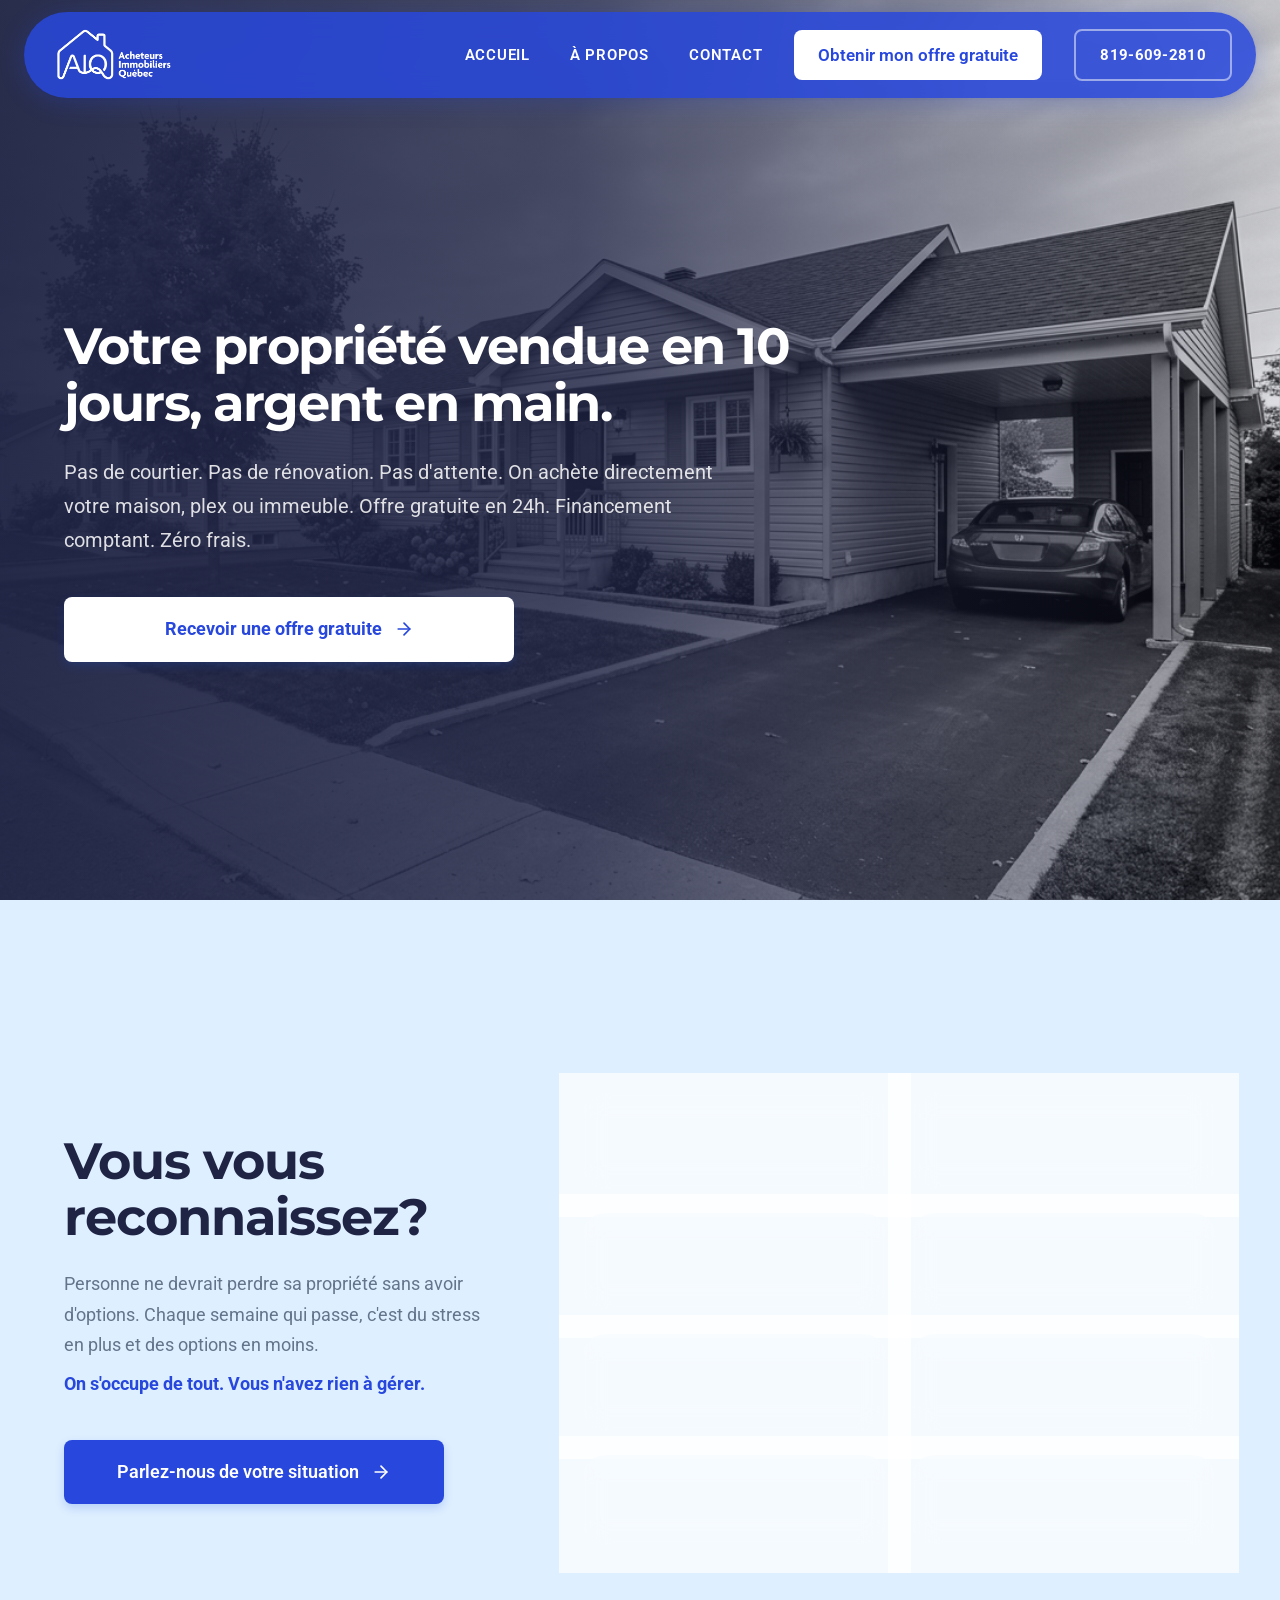
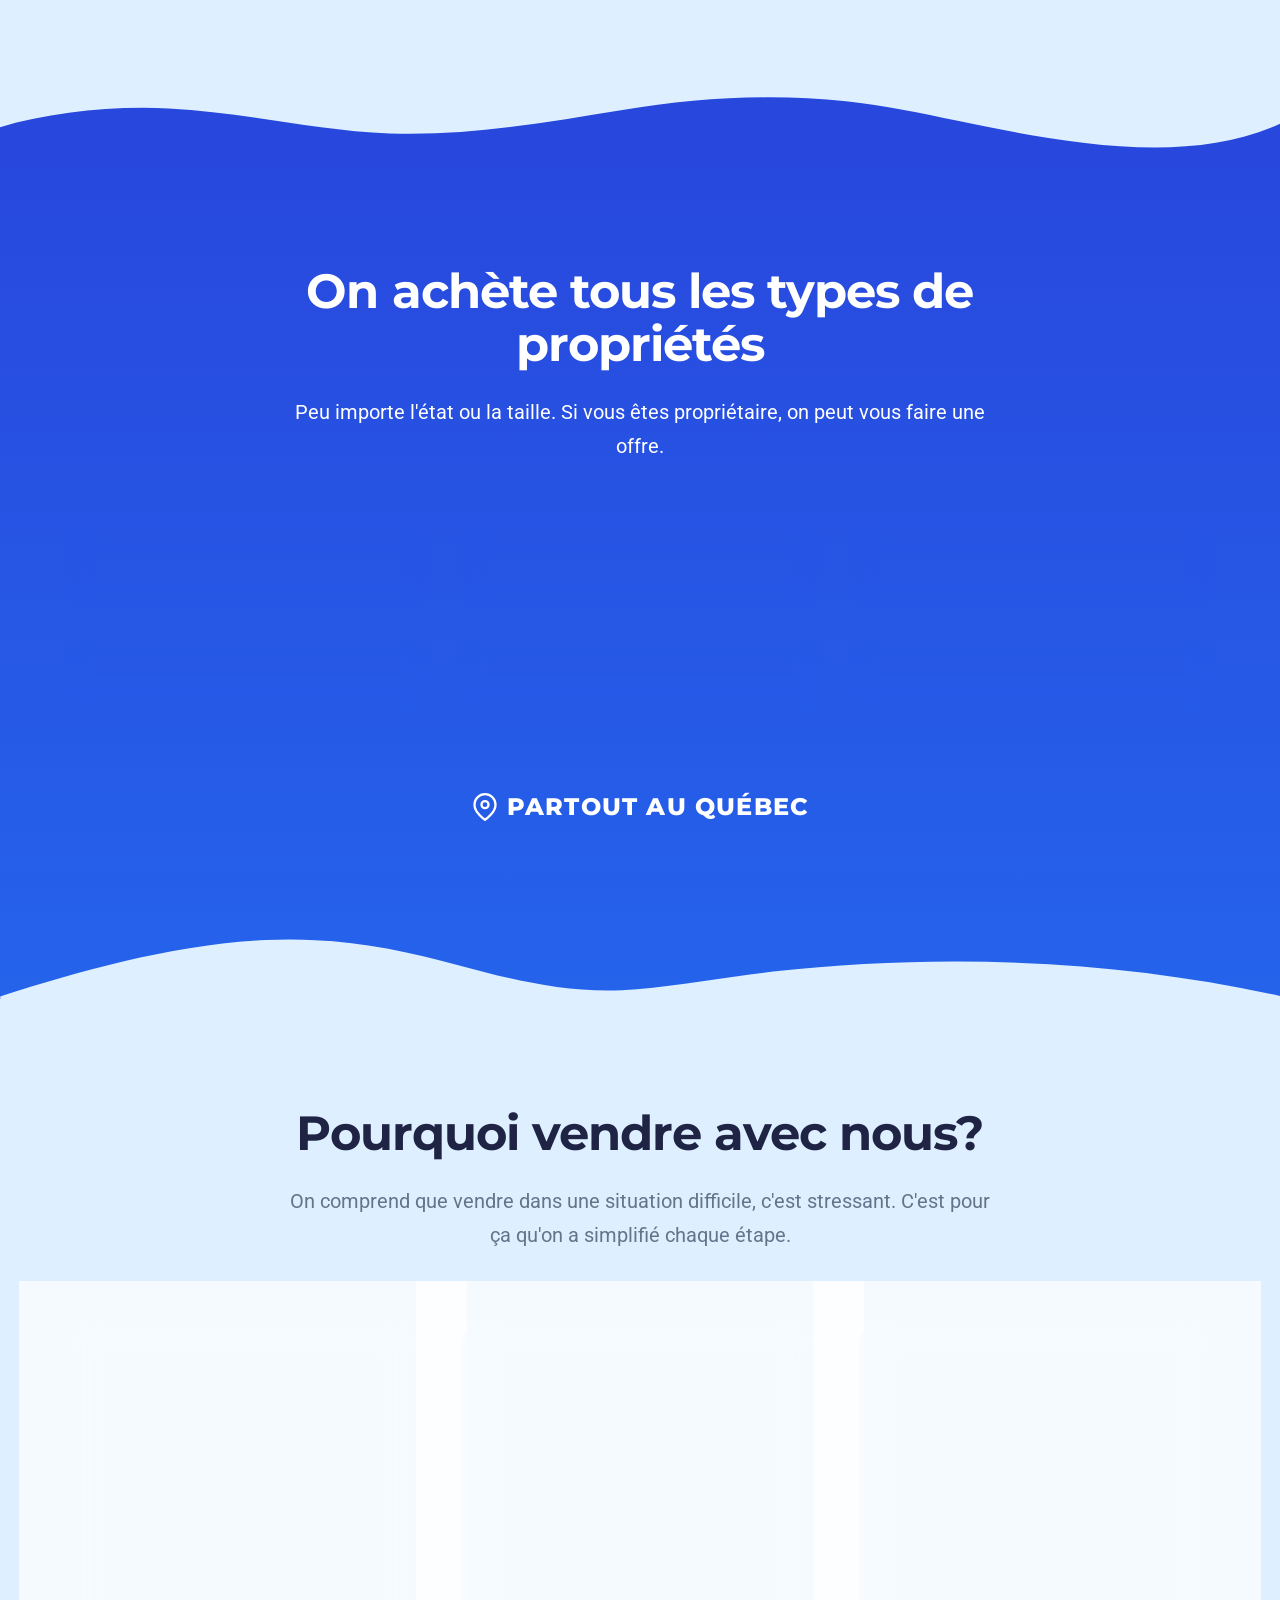
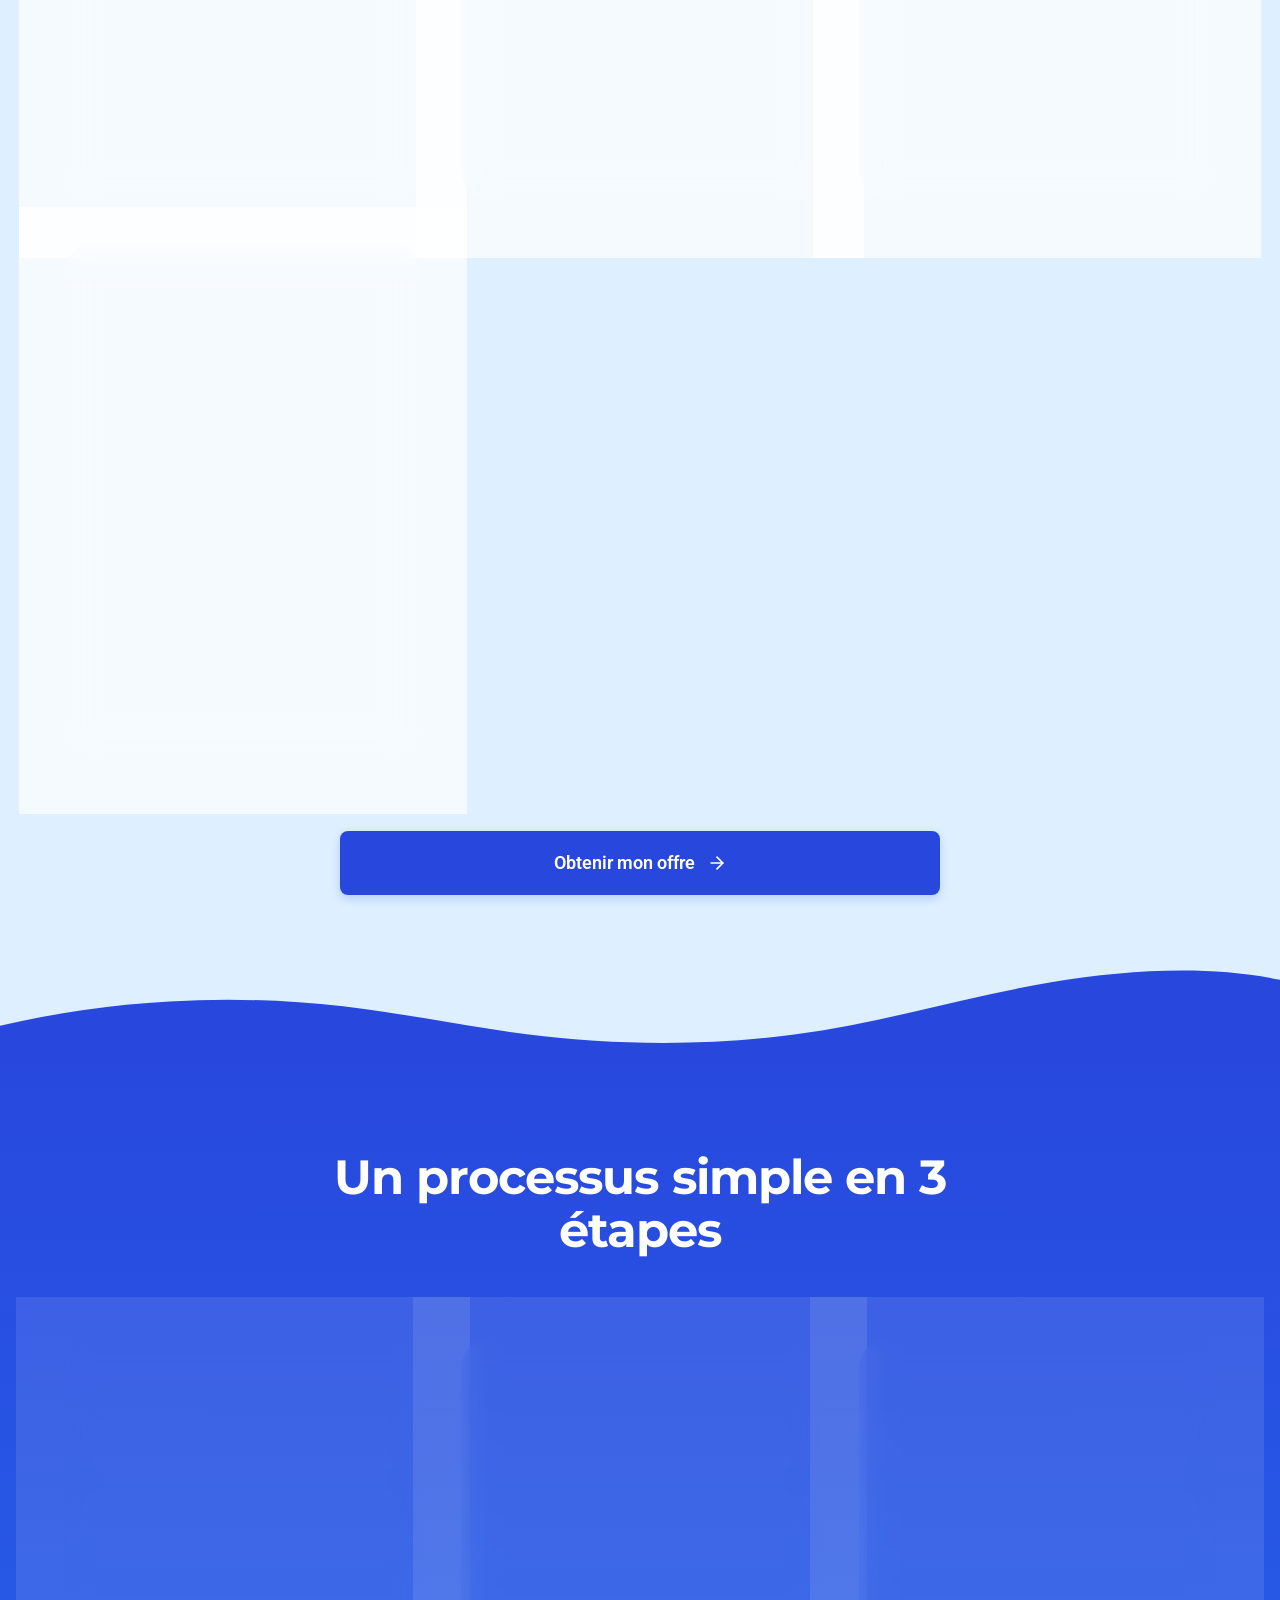
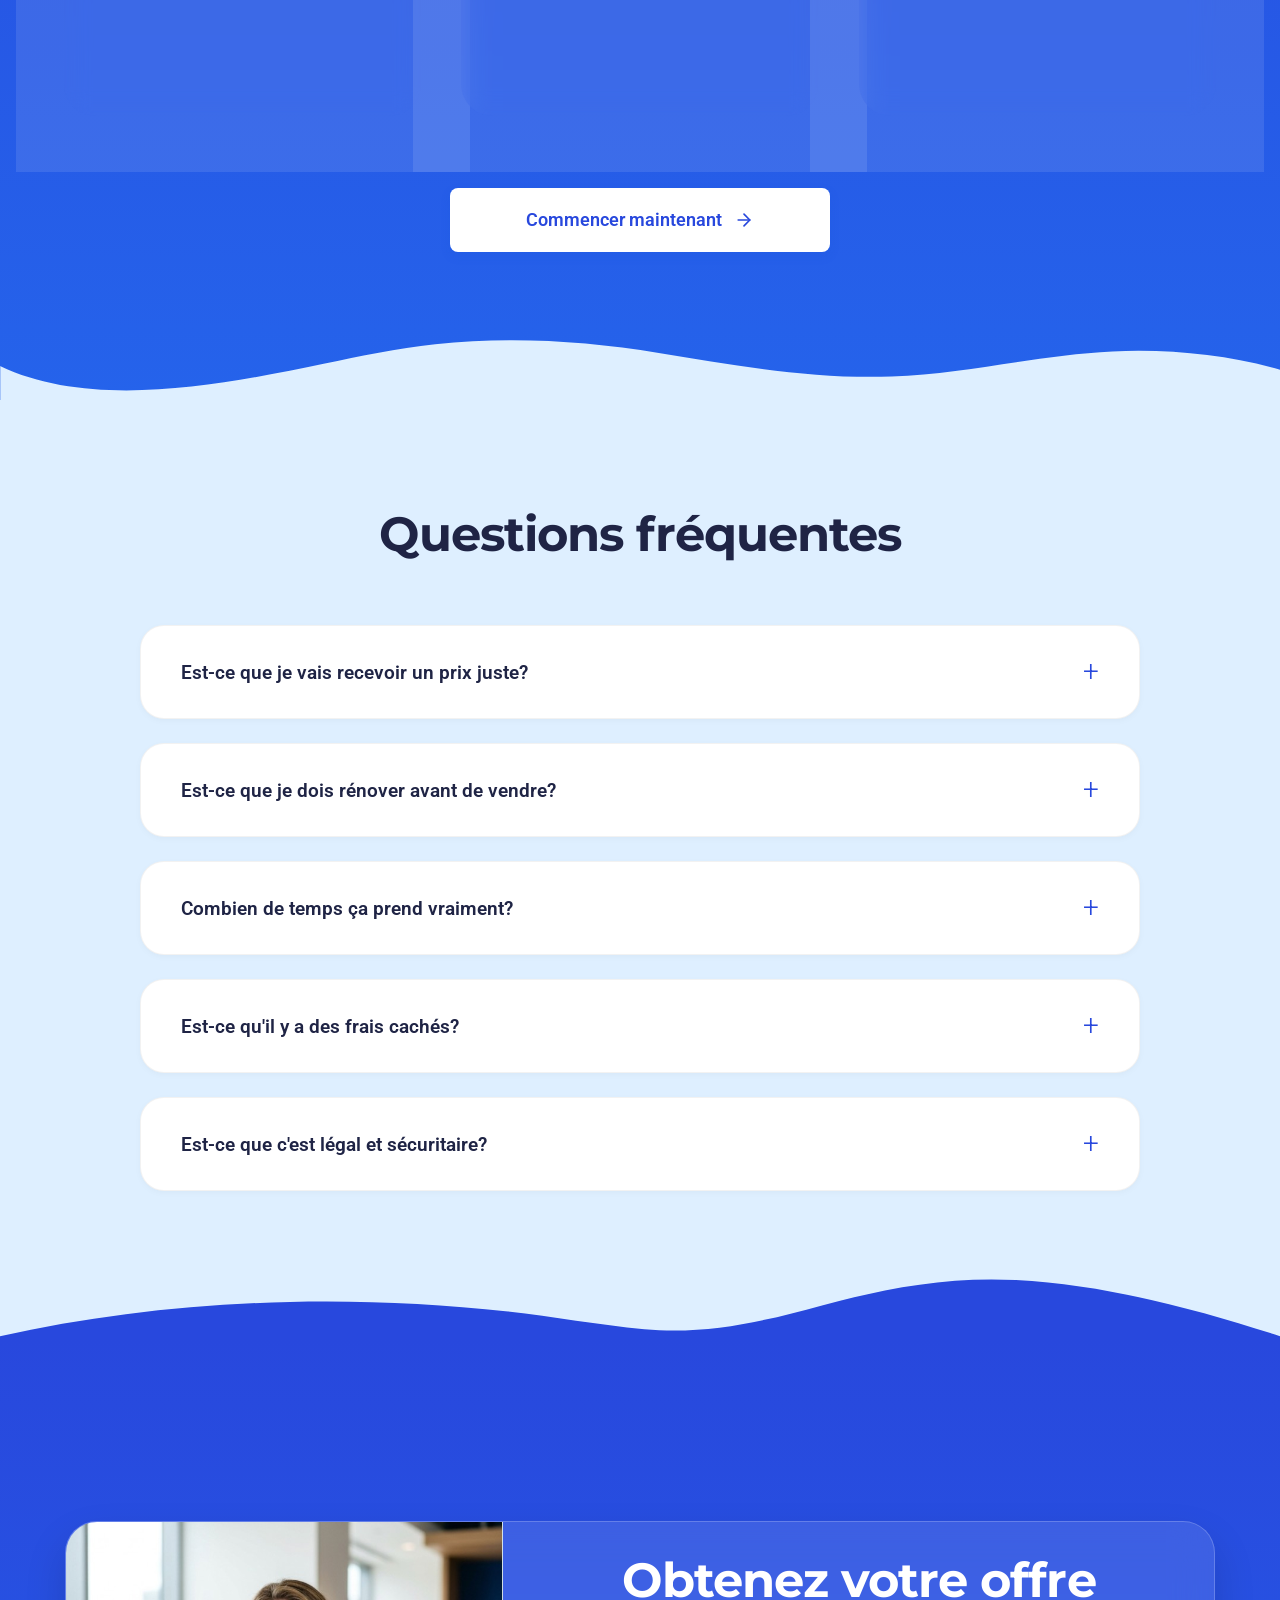
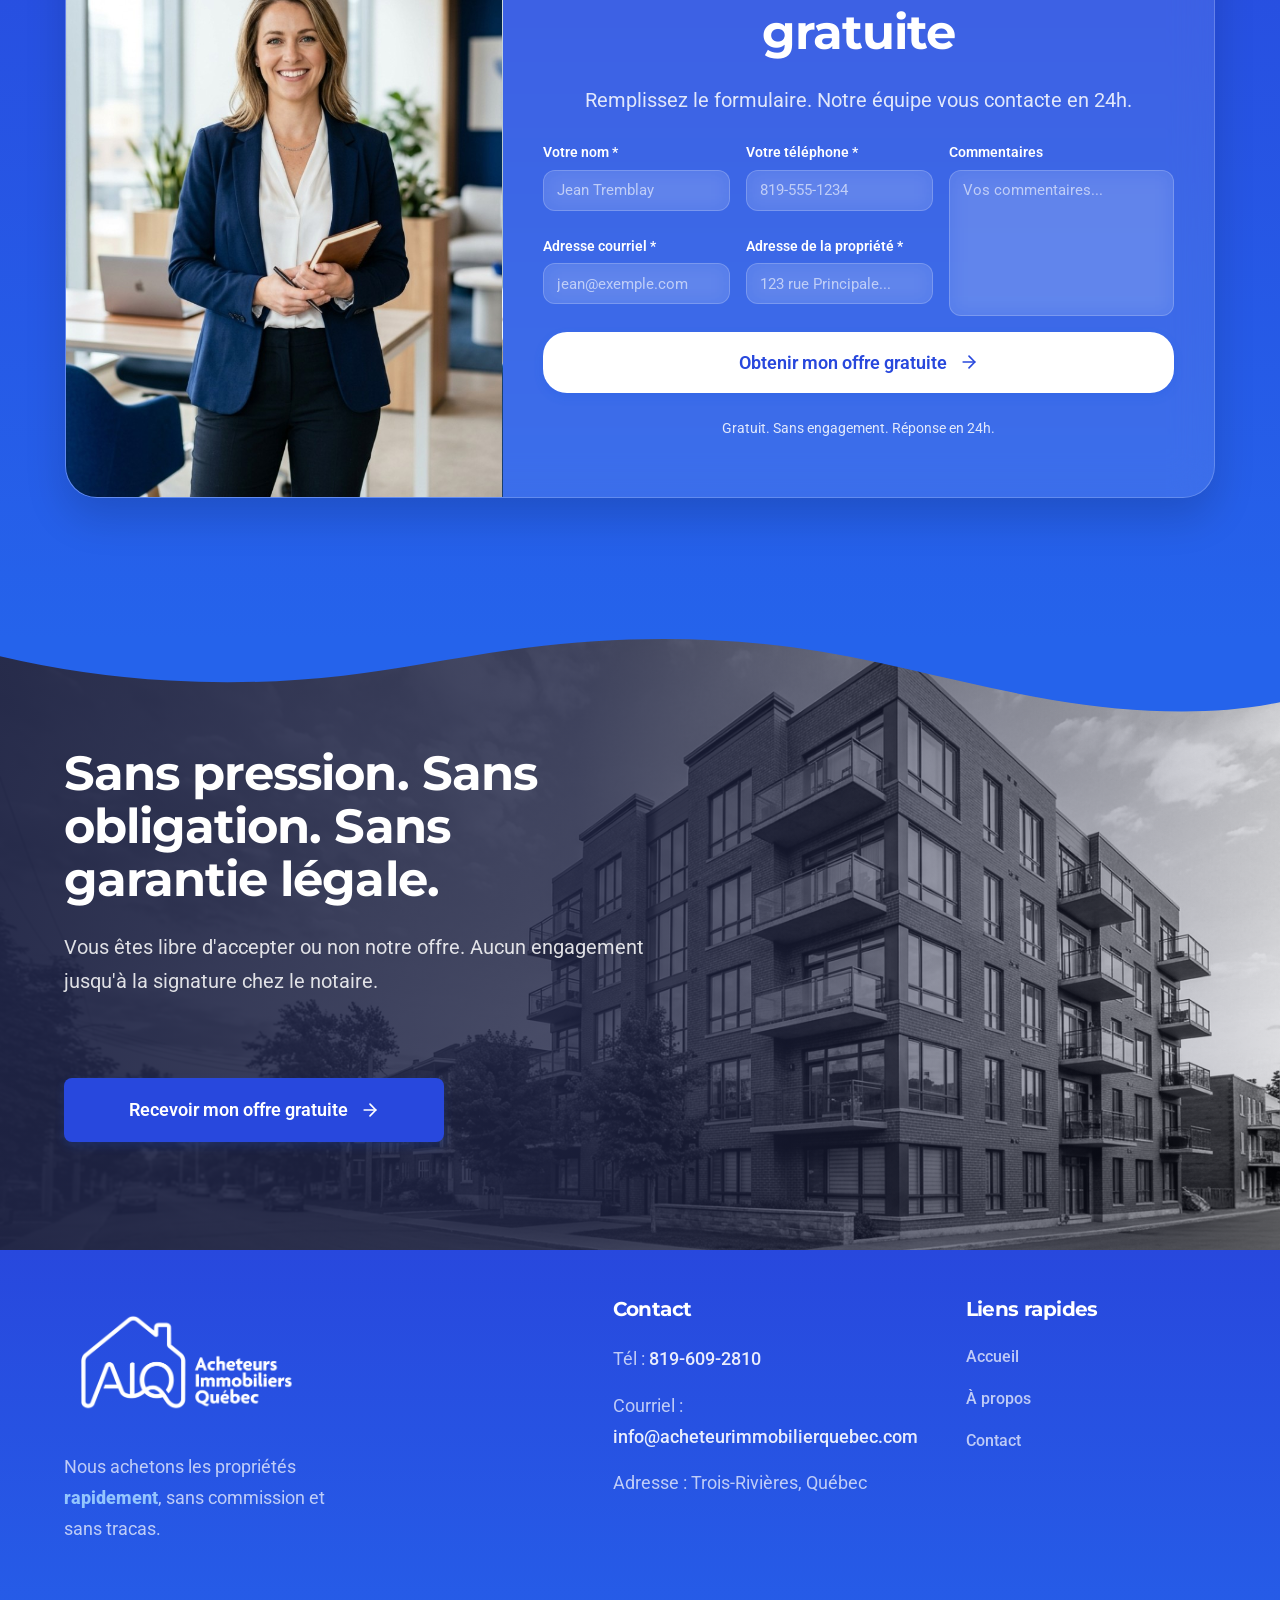
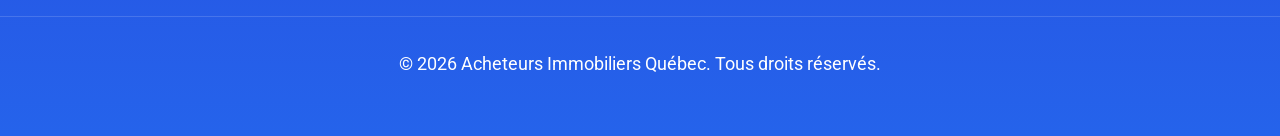
==== commit b42540c3: "feat: add AIQ house favicon with blue background" ====
--- a/index.html
+++ b/index.html
@@ -3,6 +3,7 @@
 <head>
     <meta charset="UTF-8">
     <meta name="viewport" content="width=device-width, initial-scale=1.0">
+    <link rel="icon" type="image/png" href="assets/images/favicon.png">
     <title>Acheteurs Immobiliers Québec | Propriété vendue en 10 jours, argent en main</title>
     <meta name="description" content="On achète votre maison, plex ou immeuble directement. Offre gratuite en 24h. Financement comptant. Zéro frais de courtier.">
 
